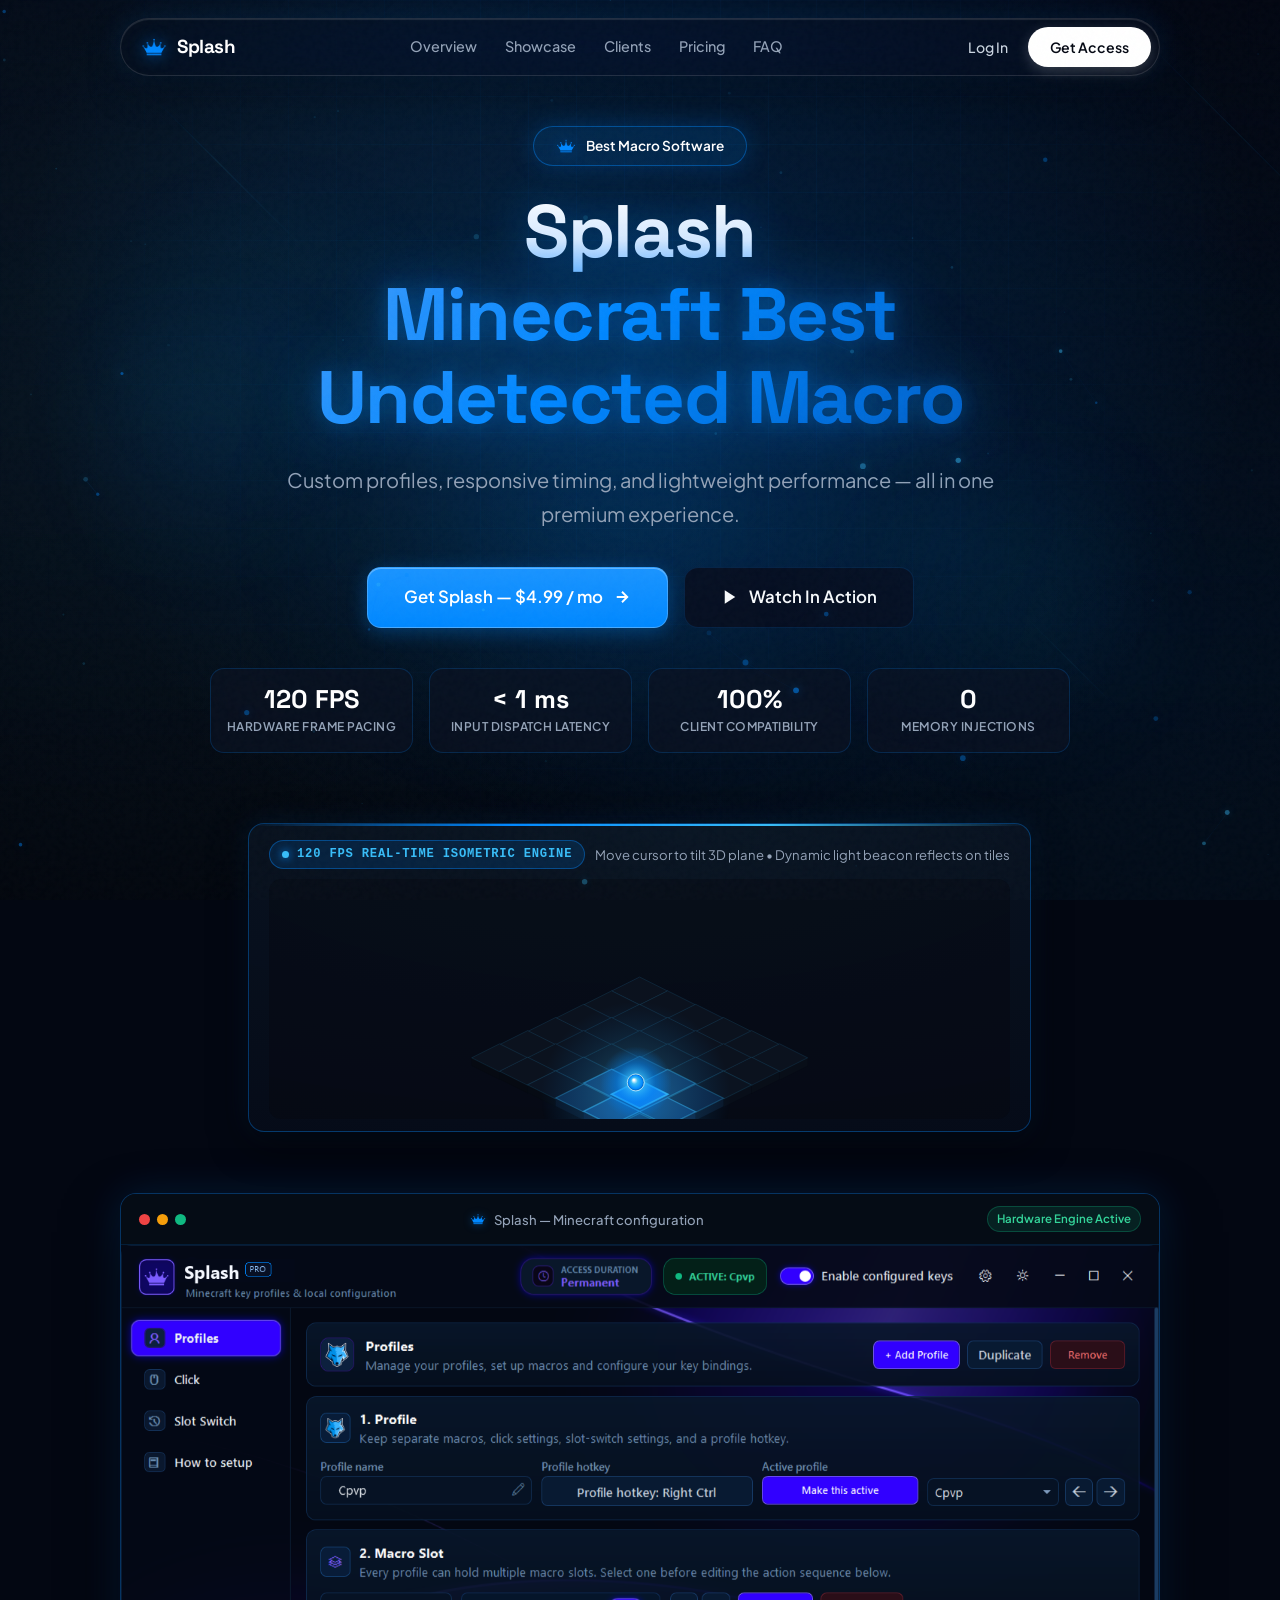
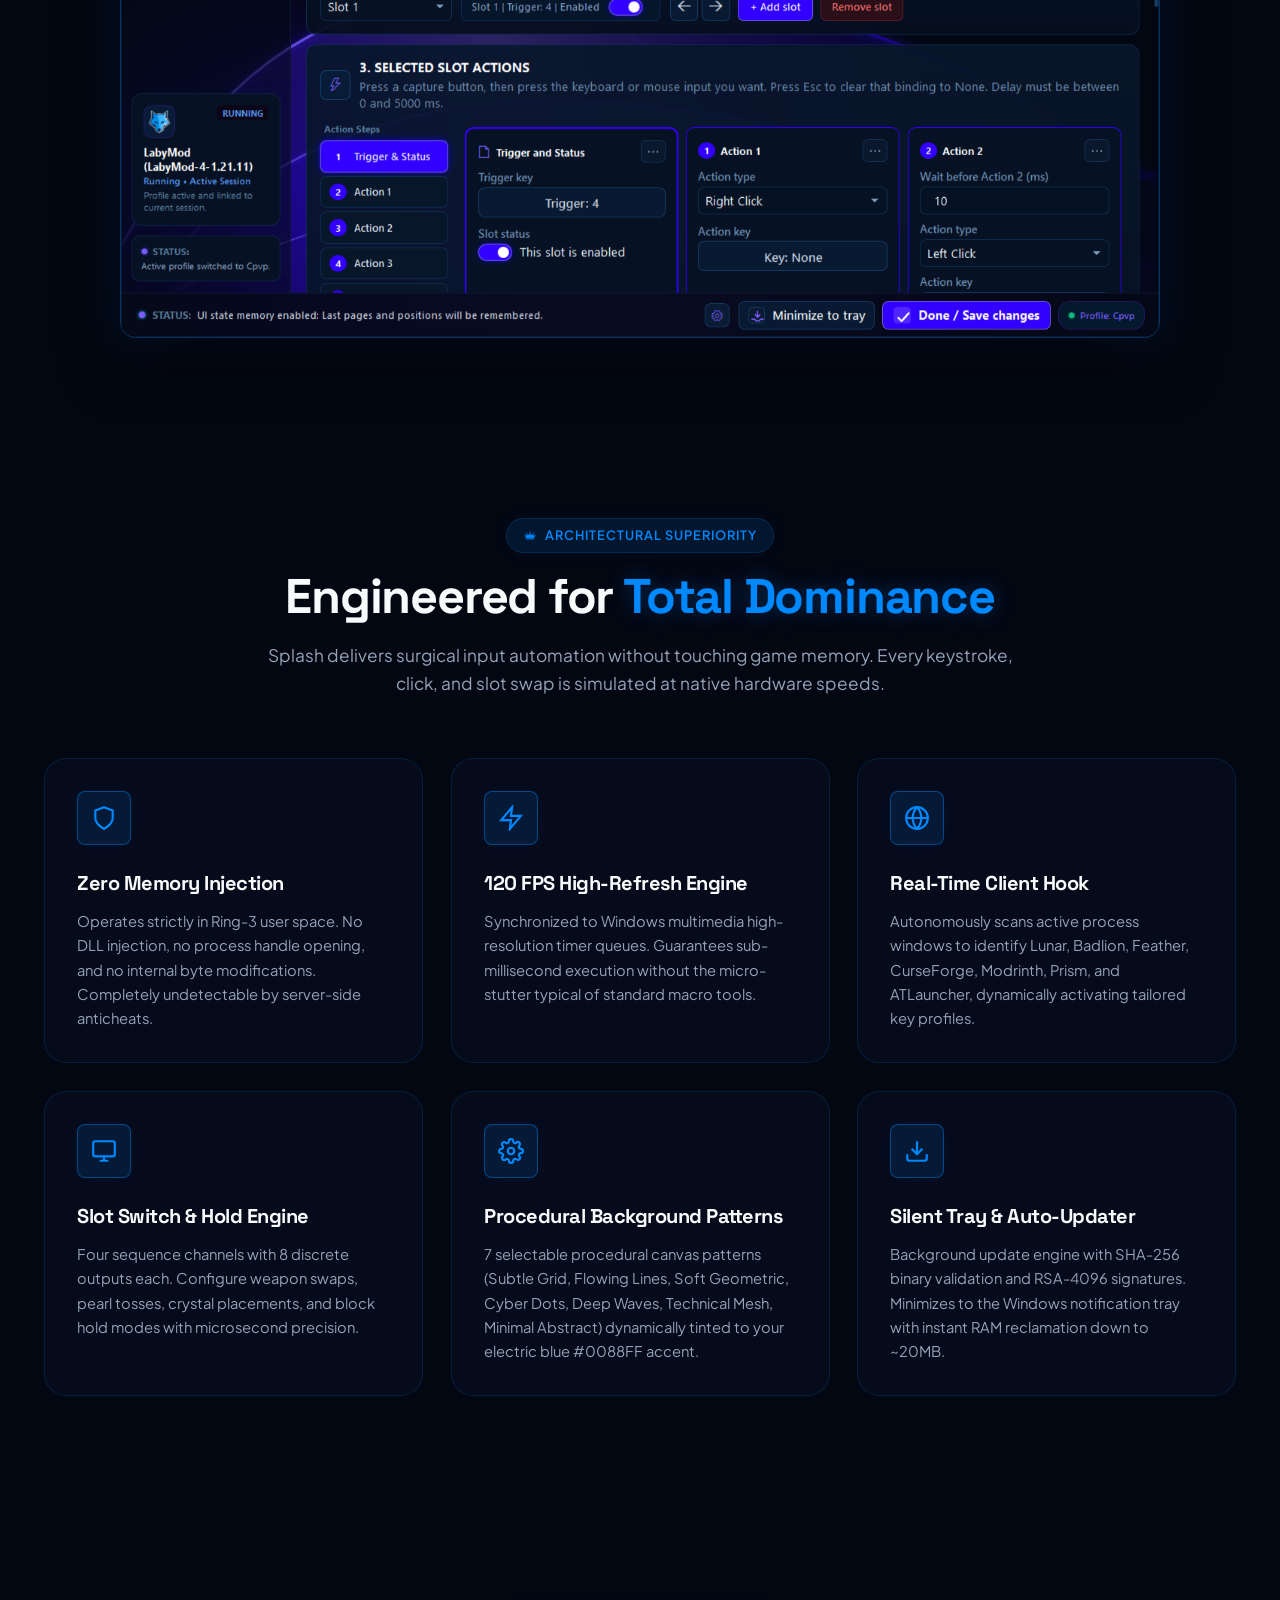
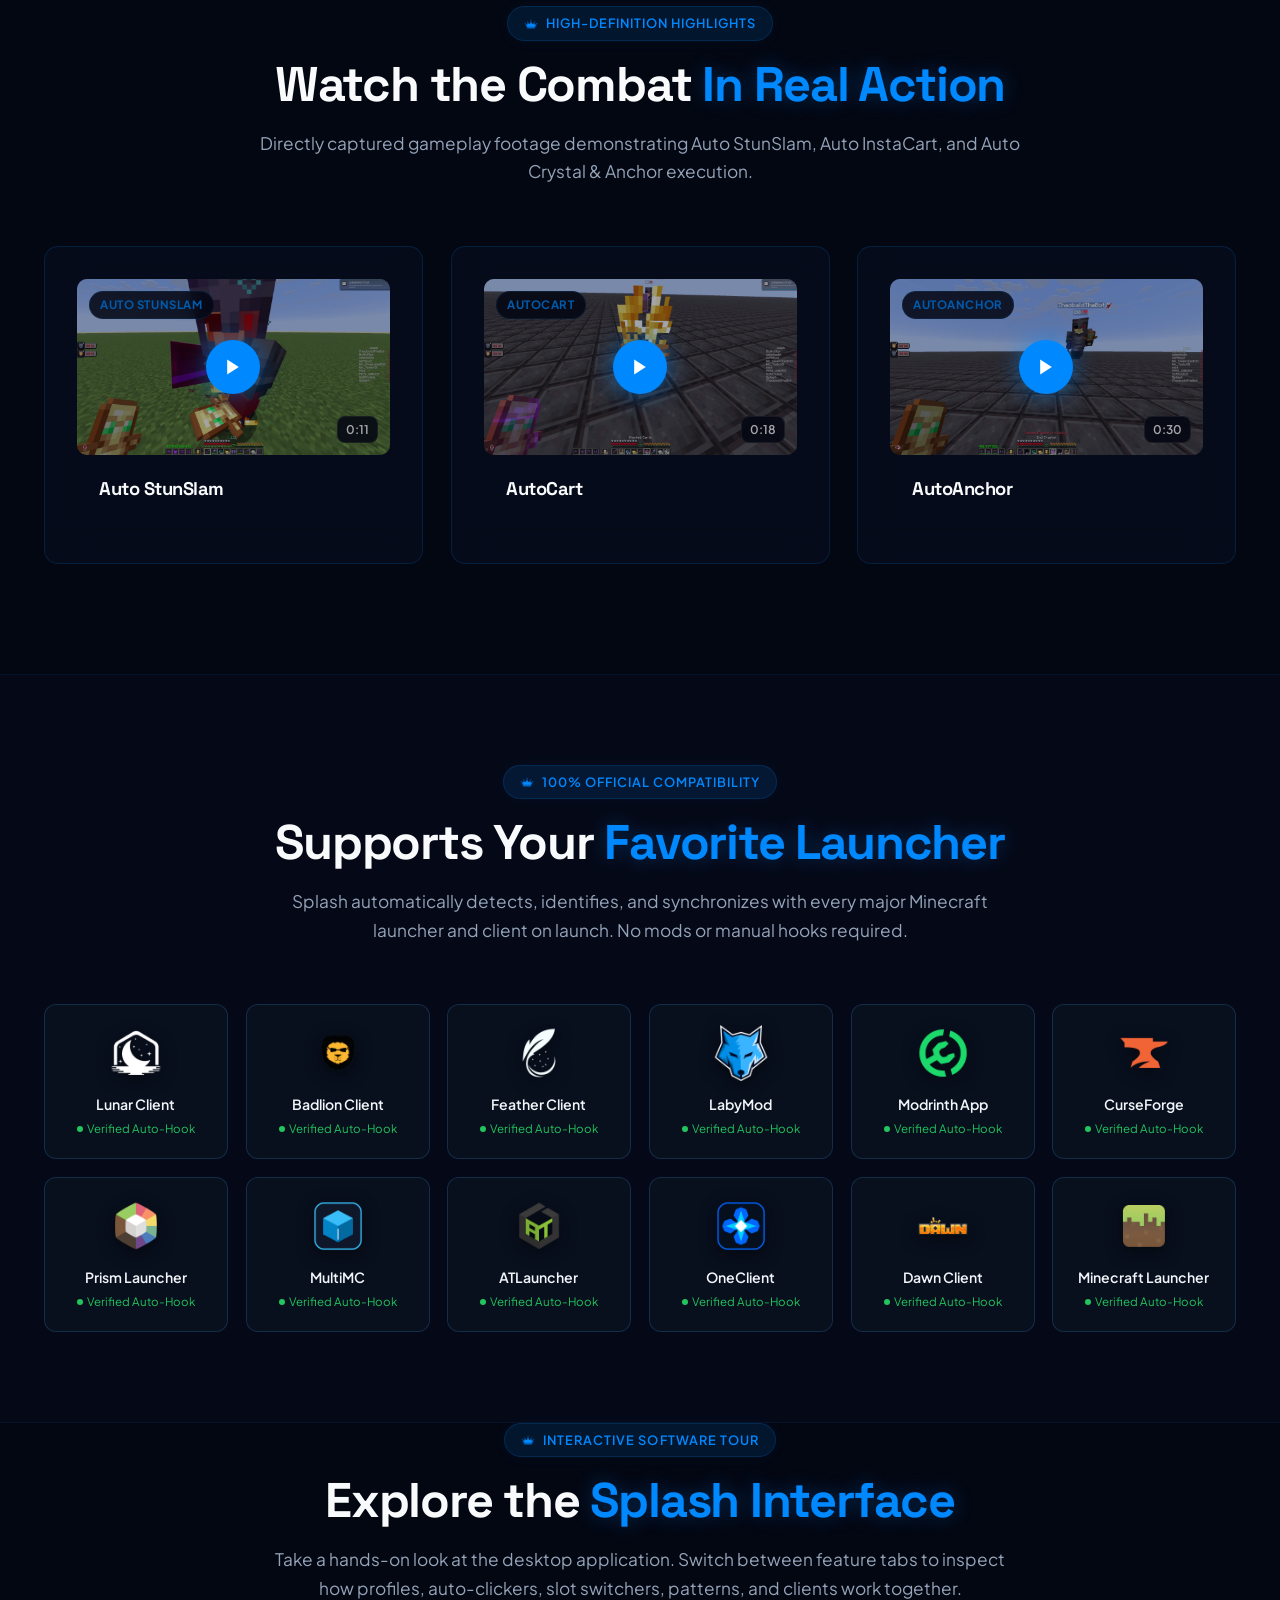
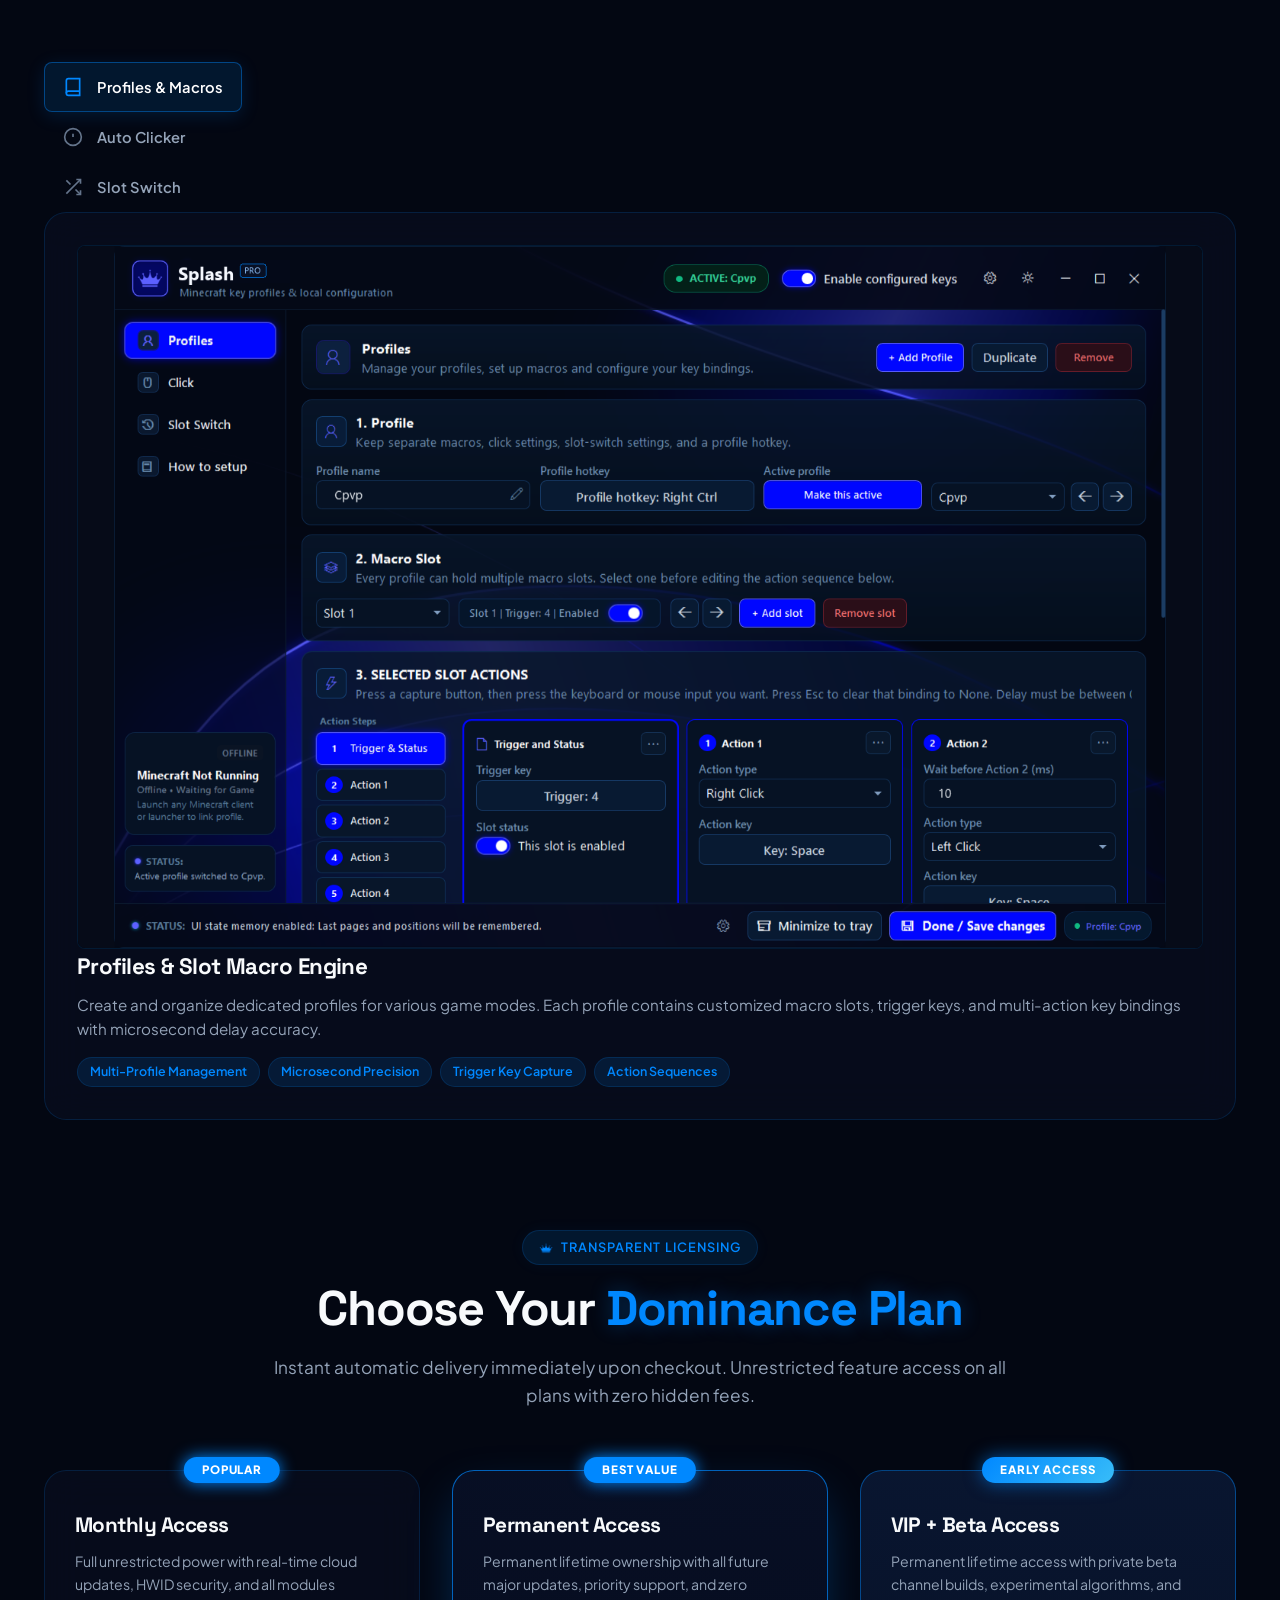
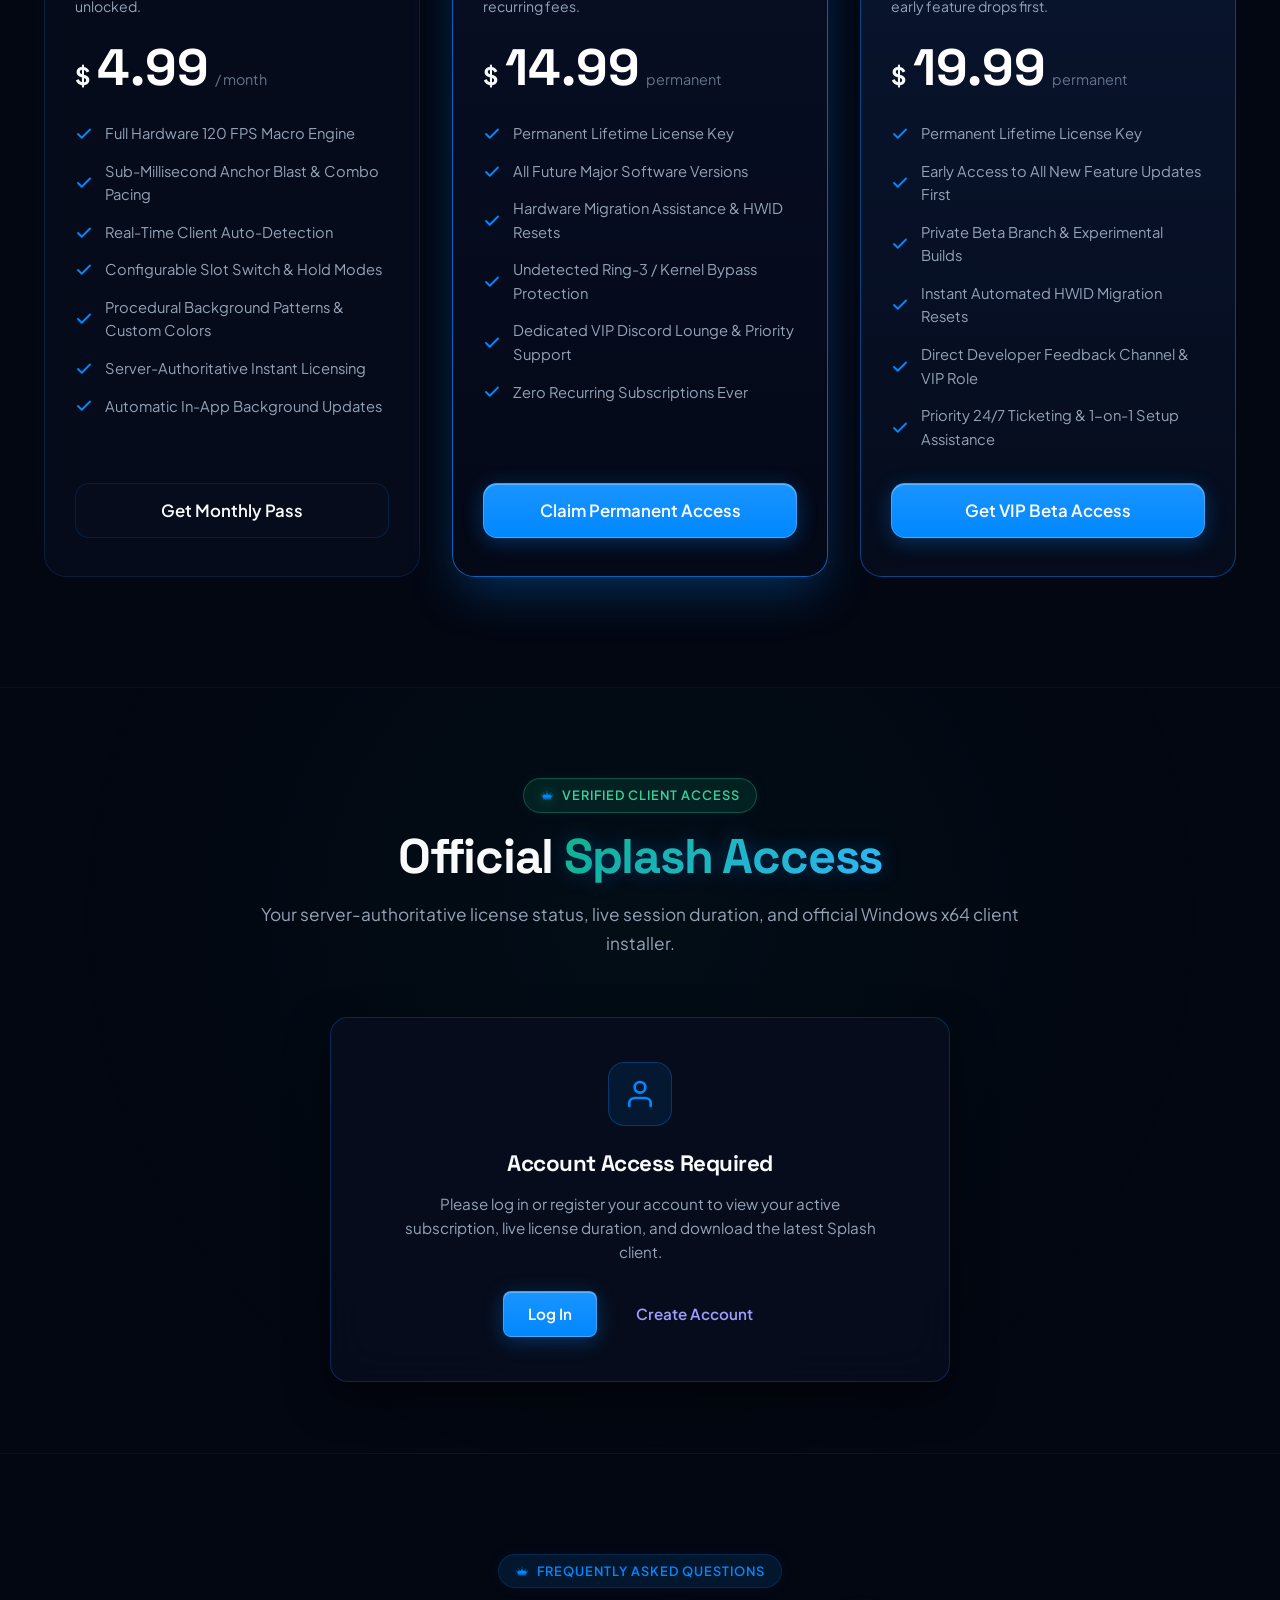
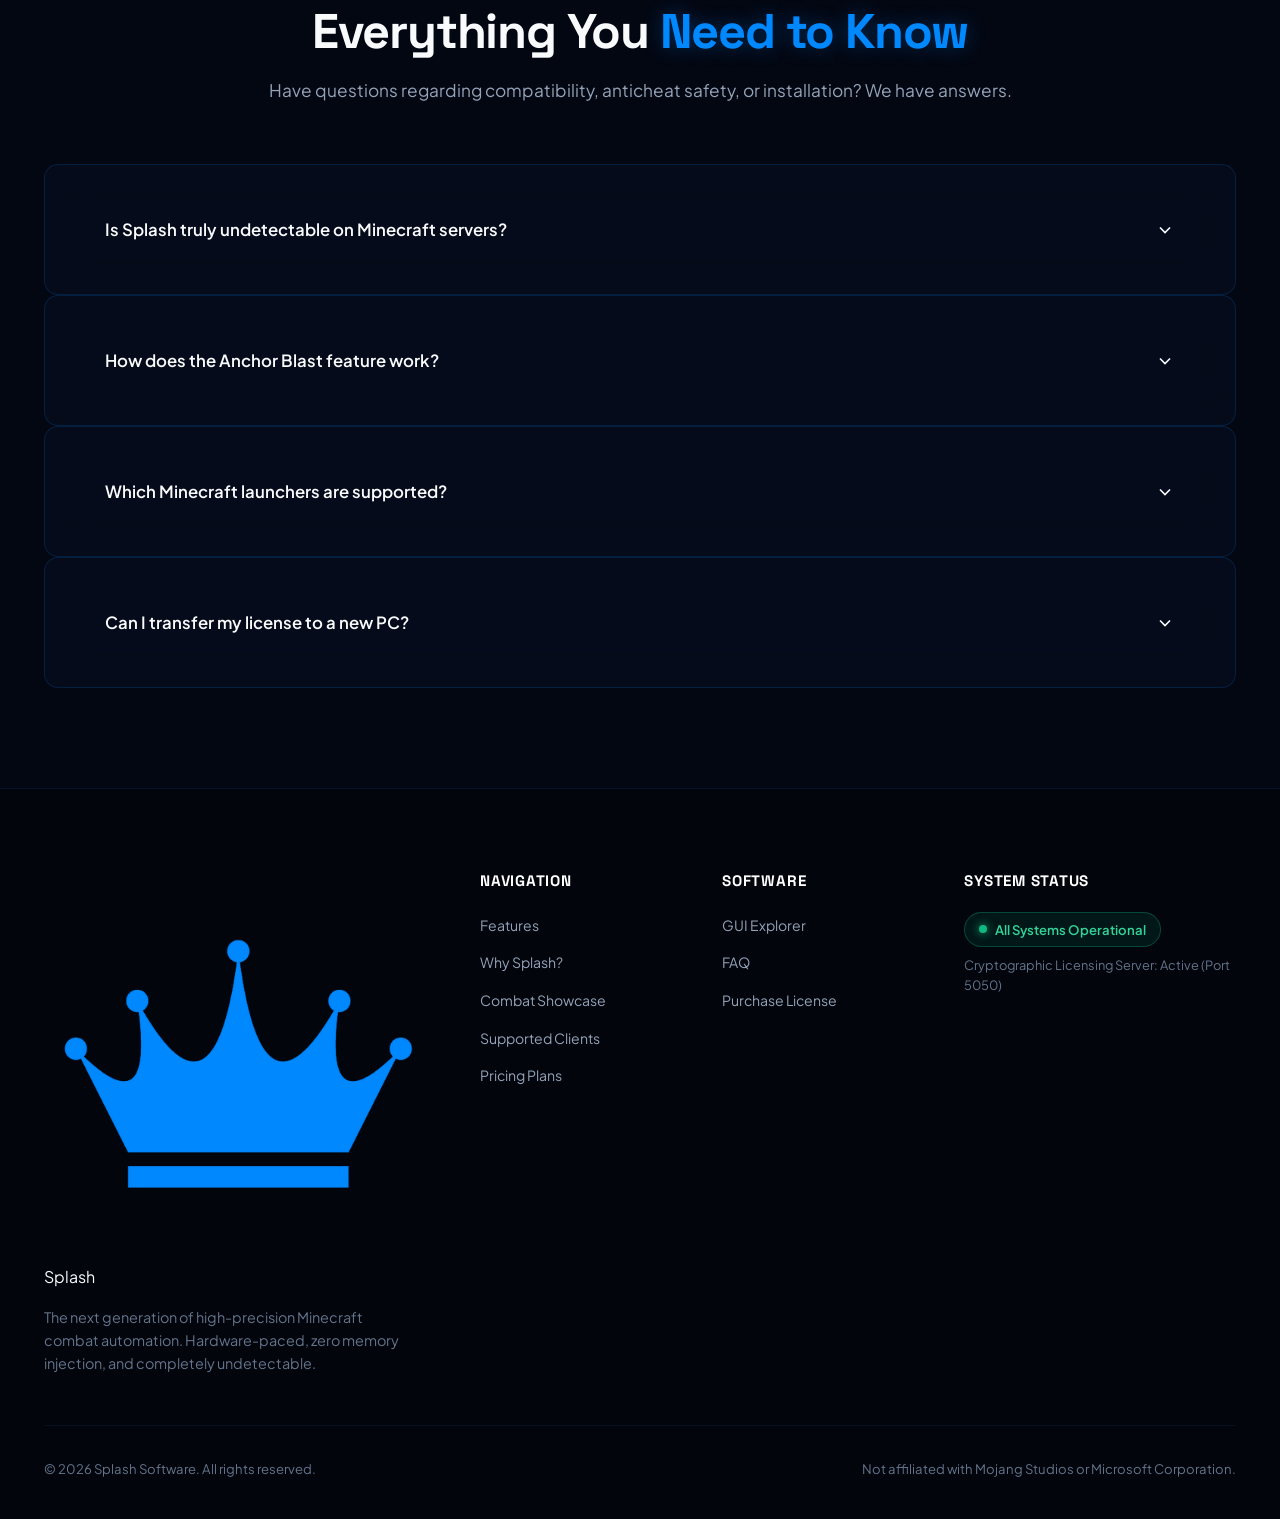
==== wwwroot/index.html @ ce2d465c "feat(website): add in-page emerald subscription card & download section between pricing and FAQ, liv" ====
<!DOCTYPE html>
<html lang="en">
<head>
  <meta charset="UTF-8">
  <meta name="viewport" content="width=device-width, initial-scale=1.0">
  <title>Splash • Undetected Minecraft Combat Companion & Key Profiler</title>
  <meta name="description" content="Splash is the premier undetectable macro and input automation companion for Minecraft. Featuring 120 FPS hardware pacing, real-time client auto-detection, sub-millisecond anchor combos, and zero memory injection.">

  <!-- Open Graph / Meta -->
  <meta property="og:type" content="website">
  <meta property="og:title" content="Splash • Minecraft Combat Companion">
  <meta property="og:description" content="Ring-3 undetectable combat macro software for Minecraft. Hardware-paced 120 FPS engine with sub-millisecond anchor blasts and instant client auto-detection.">
  <meta property="og:image" content="assets/images/crown_logo.png">
  <meta name="theme-color" content="#0088FF">

  <!-- Favicon using exact original crown logo -->
  <link rel="icon" type="image/png" href="assets/images/crown_logo.png">
  <link rel="apple-touch-icon" href="assets/images/crown_logo.png">

  <!-- Stylesheet -->
  <link rel="stylesheet" href="css/style.css">
  <style>
    /* Splash-Specific Enhanced Styling */
    .why-grid {
      display: grid;
      grid-template-columns: repeat(auto-fit, minmax(280px, 1fr));
      gap: 24px;
      margin-top: 40px;
    }
    .why-card {
      background: linear-gradient(180deg, rgba(13, 27, 42, 0.7) 0%, rgba(6, 11, 24, 0.9) 100%);
      border: 1px solid rgba(0, 136, 255, 0.2);
      border-radius: 14px;
      padding: 32px 24px;
      position: relative;
      transition: all 0.3s cubic-bezier(0.16, 1, 0.3, 1);
      overflow: hidden;
    }
    .why-card::before {
      content: '';
      position: absolute;
      top: 0;
      left: 0;
      right: 0;
      height: 2px;
      background: linear-gradient(90deg, transparent, #0088FF, transparent);
      opacity: 0;
      transition: opacity 0.3s ease;
    }
    .why-card:hover {
      border-color: rgba(0, 136, 255, 0.5);
      transform: translateY(-6px);
      box-shadow: 0 16px 36px rgba(0, 136, 255, 0.12);
    }
    .why-card:hover::before {
      opacity: 1;
    }
    .why-icon {
      width: 52px;
      height: 52px;
      border-radius: 12px;
      background: rgba(0, 136, 255, 0.1);
      border: 1px solid rgba(0, 136, 255, 0.25);
      display: flex;
      align-items: center;
      justify-content: center;
      color: #0088FF;
      margin-bottom: 20px;
    }
    .why-title {
      font-size: 1.25rem;
      font-weight: 700;
      color: #F1F5F9;
      margin-bottom: 12px;
    }
    .why-desc {
      color: #94A3B8;
      font-size: 0.95rem;
      line-height: 1.6;
    }
    .video-useful-box {
      margin-top: 14px;
      padding: 10px 14px;
      background: rgba(0, 136, 255, 0.08);
      border-left: 3px solid #0088FF;
      border-radius: 0 8px 8px 0;
      font-size: 0.82rem;
      color: #94A3B8;
      line-height: 1.5;
    }
    .video-useful-box strong {
      color: #38BDF8;
      display: block;
      margin-bottom: 2px;
      font-size: 0.78rem;
      text-transform: uppercase;
      letter-spacing: 0.5px;
    }
    .clients-grid {
      display: grid;
      grid-template-columns: repeat(6, 1fr);
      gap: 18px;
      margin-top: 36px;
    }
    @media (max-width: 1080px) {
      .clients-grid {
        grid-template-columns: repeat(4, 1fr);
      }
    }
    @media (max-width: 640px) {
      .clients-grid {
        grid-template-columns: repeat(2, 1fr);
      }
    }
    .client-card {
      background: rgba(10, 20, 34, 0.6);
      border: 1px solid rgba(27, 58, 92, 0.7);
      border-radius: 12px;
      padding: 20px 14px;
      display: flex;
      flex-direction: column;
      align-items: center;
      justify-content: center;
      text-align: center;
      text-decoration: none;
      color: inherit;
      cursor: pointer;
      transition: all 0.3s ease;
    }
    .client-card:hover {
      border-color: #0088FF;
      transform: translateY(-4px);
      box-shadow: 0 10px 24px rgba(0, 136, 255, 0.2);
      background: rgba(15, 36, 64, 0.85);
    }
    .client-logo-img {
      width: 56px;
      height: 56px;
      object-fit: contain;
      margin-bottom: 12px;
      filter: drop-shadow(0 4px 8px rgba(0, 0, 0, 0.5));
      transition: transform 0.3s ease;
    }
    .client-card:hover .client-logo-img {
      transform: scale(1.1);
    }
    .client-name {
      font-size: 0.88rem;
      font-weight: 600;
      color: #F1F5F9;
    }
    .client-status {
      font-size: 0.72rem;
      color: #22C55E;
      margin-top: 4px;
      display: flex;
      align-items: center;
      gap: 4px;
    }
    .client-status::before {
      content: '';
      display: inline-block;
      width: 6px;
      height: 6px;
      border-radius: 50%;
      background: #22C55E;
    }
  </style>
</head>
<body>

  <!-- Ambient Background Grids & 3D Interactive Particle Canvas -->
  <div class="bg-mesh" aria-hidden="true"></div>
  <div class="bg-grid" aria-hidden="true"></div>
  <canvas id="bg-canvas" class="bg-canvas" aria-hidden="true"></canvas>

  <!-- Floating Glass Capsule Navigation (Matching Reference) -->
  <header class="navbar-pill">
    <a href="#" class="nav-pill-brand" title="Splash Macro Companion">
      <img src="assets/images/crown_logo.png" alt="Splash Crown Logo" class="brand-crown">
      <span class="brand-name">Splash</span>
    </a>

    <nav class="nav-pill-menu">
      <a href="#features" class="nav-pill-link">Overview</a>
      <a href="#showcase" class="nav-pill-link">Showcase</a>
      <a href="#clients" class="nav-pill-link">Clients</a>
      <a href="#pricing" class="nav-pill-link">Pricing</a>
      <a href="#faq" class="nav-pill-link">FAQ</a>
      <a href="#download" class="nav-pill-link" id="nav-pill-download" style="display: none;">Download</a>
    </nav>

    <div class="nav-pill-actions">
      <!-- Guest Navigation State -->
      <div id="nav-guest-actions" style="display: flex; align-items: center; gap: 10px;">
        <a href="/auth" class="nav-pill-login">Log In</a>
        <a href="#pricing" class="nav-pill-btn">Get Access</a>
      </div>
      <!-- Authenticated Navigation State -->
      <div id="nav-user-actions" style="display: none; align-items: center; gap: 10px;">
        <a href="#download" class="nav-user-badge" id="nav-user-badge-link" style="display: inline-flex; align-items: center; gap: 8px; text-decoration: none; padding: 5px 14px; background: rgba(16, 185, 129, 0.12); border: 1px solid rgba(16, 185, 129, 0.4); border-radius: 999px; color: #F1F5F9; font-weight: 600; font-size: 0.88rem; transition: all 0.2s ease;" title="View Your Active Subscription & Download">
          <span style="width: 8px; height: 8px; border-radius: 50%; background: #22C55E; box-shadow: 0 0 8px #22C55E;" id="nav-user-dot"></span>
          <span id="nav-username">Player</span>
        </a>
        <a href="#download" class="nav-pill-btn" id="nav-btn-access-cta" style="padding: 6px 14px; font-size: 0.84rem;">Download</a>
        <button id="nav-btn-logout" title="Sign Out" style="background: transparent; border: none; color: #94A3B8; cursor: pointer; padding: 6px; display: inline-flex; align-items: center; transition: color 0.2s;" aria-label="Sign out">
          <svg width="18" height="18" viewBox="0 0 24 24" fill="none" stroke="currentColor" stroke-width="2" stroke-linecap="round" stroke-linejoin="round">
            <path d="M9 21H5a2 2 0 0 1-2-2V5a2 2 0 0 1 2-2h4"></path>
            <polyline points="16 17 21 12 16 7"></polyline>
            <line x1="21" y1="12" x2="9" y2="12"></line>
          </svg>
        </button>
      </div>
      <button class="mobile-toggle" aria-label="Toggle navigation menu">
        <svg width="22" height="22" viewBox="0 0 24 24" fill="none" stroke="currentColor" stroke-width="2">
          <line x1="3" y1="12" x2="21" y2="12"></line>
          <line x1="3" y1="6" x2="21" y2="6"></line>
          <line x1="3" y1="18" x2="21" y2="18"></line>
        </svg>
      </button>
    </div>
  </header>

  <!-- Mobile Drawer -->
  <div class="mobile-drawer">
    <a href="#features">Overview</a>
    <a href="#showcase">Combat Showcase</a>
    <a href="#clients">Supported Clients</a>
    <a href="#pricing">Pricing Plans</a>
    <a href="#faq">FAQ</a>
    <a href="#download" id="mobile-nav-download" style="display: none;">Download</a>
    <div id="mobile-guest-actions">
      <a href="/auth" style="color: #60A5FA;">Log In</a>
      <a href="#pricing" class="btn btn-primary" style="margin-top: 10px;">Get Access</a>
    </div>
    <div id="mobile-user-actions" style="display: none; flex-direction: column; gap: 8px; margin-top: 10px;">
      <a href="#download" class="btn btn-primary" style="display: flex; align-items: center; justify-content: center; gap: 8px;">
        <span style="width: 8px; height: 8px; border-radius: 50%; background: #22C55E;"></span>
        <span id="mobile-nav-username">Player</span> — Download & Access
      </a>
      <a href="#" id="mobile-nav-logout" style="color: #EF4444; text-align: center; padding: 6px 0;">Sign Out</a>
    </div>
  </div>

  <main>
    <!-- HERO SECTION -->
    <section class="hero" id="hero">
      <div class="hero-glow-orb" aria-hidden="true"></div>
      <div class="hero-float-orb orb-1" aria-hidden="true"></div>
      <div class="hero-float-orb orb-2" aria-hidden="true"></div>
      
      <div class="container hero-content">
        <div class="hero-badge-wrap">
          <div class="hero-badge img-reveal">
            <img src="assets/images/crown_logo.png" alt="Crown" class="crown-mini">
            <span>Best Macro Software</span>
          </div>
        </div>

        <h1 class="hero-title img-reveal">
          <span class="gradient-text">Splash</span><br>
          <span class="accent-text">Minecraft Best Undetected Macro</span>
        </h1>

        <p class="hero-subtitle img-reveal">
          Custom profiles, responsive timing, and lightweight performance — all in one premium experience.
        </p>

        <div class="hero-cta-group img-reveal">
          <a href="#pricing" class="btn btn-primary btn-lg">
            <span>Get Splash — $4.99 / mo</span>
            <svg width="18" height="18" viewBox="0 0 24 24" fill="none" stroke="currentColor" stroke-width="2.5">
              <path d="M5 12h14"></path>
              <path d="M12 5l7 7-7 7"></path>
            </svg>
          </a>
          <a href="#showcase" class="btn btn-secondary btn-lg">
            <svg width="18" height="18" viewBox="0 0 24 24" fill="currentColor">
              <polygon points="5 3 19 12 5 21 5 3"></polygon>
            </svg>
            <span>Watch In Action</span>
          </a>
        </div>

        <!-- Metric Badges -->
        <div class="hero-metrics">
          <div class="metric-card img-reveal">
            <span class="metric-value">120 FPS</span>
            <span class="metric-label">Hardware Frame Pacing</span>
          </div>
          <div class="metric-card img-reveal">
            <span class="metric-value">&lt; 1 ms</span>
            <span class="metric-label">Input Dispatch Latency</span>
          </div>
          <div class="metric-card img-reveal">
            <span class="metric-value">100%</span>
            <span class="metric-label">Client Compatibility</span>
          </div>
          <div class="metric-card img-reveal">
            <span class="metric-value">0</span>
            <span class="metric-label">Memory Injections</span>
          </div>
        </div>
      </div>

      <!-- 3D ISOMETRIC BEACON ENGINE (Matching Screen Recording Reference) -->
      <div class="container iso-showcase-container img-reveal">
        <div class="iso-beacon-card">
          <div class="iso-beacon-header">
            <div class="iso-beacon-tag">
              <span class="iso-pulse-dot"></span>
              <span>120 FPS REAL-TIME ISOMETRIC ENGINE</span>
            </div>
            <span class="iso-beacon-hint">Move cursor to tilt 3D plane • Dynamic light beacon reflects on tiles</span>
          </div>
          <div class="iso-canvas-wrapper">
            <canvas id="isoBeaconCanvas" class="iso-beacon-canvas"></canvas>
          </div>
        </div>
      </div>

      <!-- Hero Preview Mockup in Dedicated Centered Responsive Container -->
      <div class="container hero-preview-container">
        <div class="hero-preview-frame img-reveal">
          <div class="hero-preview-header">
            <div class="window-dots">
              <span class="dot red"></span>
              <span class="dot yellow"></span>
              <span class="dot green"></span>
            </div>
            <div class="window-title-box">
              <img src="assets/images/crown_logo.png" alt="Crown" class="window-crown-icon">
              <span class="window-title">Splash — Minecraft configuration</span>
            </div>
            <div class="window-badge">Hardware Engine Active</div>
          </div>
          <div class="hero-preview-body">
            <img src="assets/images/gui_preview.png" alt="Splash Application Interface" class="hero-preview-img img-animated">
          </div>
        </div>
      </div>
    </section>

    <!-- CORE FEATURES SECTION -->
    <section class="features-section" id="features">
      <div class="container">
        <div class="section-header">
          <div class="section-tag">
            <img src="assets/images/crown_logo.png" alt="">
            <span>Architectural Superiority</span>
          </div>
          <h2 class="section-title">Engineered for <span class="accent-text">Total Dominance</span></h2>
          <p class="section-desc">
            Splash delivers surgical input automation without touching game memory. Every keystroke, click, and slot swap is simulated at native hardware speeds.
          </p>
        </div>

        <div class="features-grid">
          <!-- Feature 1 -->
          <div class="card feature-card">
            <div class="feature-icon-box">
              <svg width="26" height="26" viewBox="0 0 24 24" fill="none" stroke="currentColor" stroke-width="2">
                <path d="M12 22s8-4 8-10V5l-8-3-8 3v7c0 6 8 10 8 10z"></path>
              </svg>
            </div>
            <h3 class="feature-title">Zero Memory Injection</h3>
            <p class="feature-desc">
              Operates strictly in Ring-3 user space. No DLL injection, no process handle opening, and no internal byte modifications. Completely undetectable by server-side anticheats.
            </p>
          </div>

          <!-- Feature 2 -->
          <div class="card feature-card">
            <div class="feature-icon-box">
              <svg width="26" height="26" viewBox="0 0 24 24" fill="none" stroke="currentColor" stroke-width="2">
                <polygon points="13 2 3 14 12 14 11 22 21 10 12 10 13 2"></polygon>
              </svg>
            </div>
            <h3 class="feature-title">120 FPS High-Refresh Engine</h3>
            <p class="feature-desc">
              Synchronized to Windows multimedia high-resolution timer queues. Guarantees sub-millisecond execution without the micro-stutter typical of standard macro tools.
            </p>
          </div>

          <!-- Feature 3 -->
          <div class="card feature-card">
            <div class="feature-icon-box">
              <svg width="26" height="26" viewBox="0 0 24 24" fill="none" stroke="currentColor" stroke-width="2">
                <circle cx="12" cy="12" r="10"></circle>
                <line x1="2" y1="12" x2="22" y2="12"></line>
                <path d="M12 2a15.3 15.3 0 0 1 4 10 15.3 15.3 0 0 1-4 10 15.3 15.3 0 0 1-4-10 15.3 15.3 0 0 1 4-10z"></path>
              </svg>
            </div>
            <h3 class="feature-title">Real-Time Client Hook</h3>
            <p class="feature-desc">
              Autonomously scans active process windows to identify Lunar, Badlion, Feather, CurseForge, Modrinth, Prism, and ATLauncher, dynamically activating tailored key profiles.
            </p>
          </div>

          <!-- Feature 4 -->
          <div class="card feature-card">
            <div class="feature-icon-box">
              <svg width="26" height="26" viewBox="0 0 24 24" fill="none" stroke="currentColor" stroke-width="2">
                <rect x="2" y="3" width="20" height="14" rx="2" ry="2"></rect>
                <line x1="8" y1="21" x2="16" y2="21"></line>
                <line x1="12" y1="17" x2="12" y2="21"></line>
              </svg>
            </div>
            <h3 class="feature-title">Slot Switch & Hold Engine</h3>
            <p class="feature-desc">
              Four sequence channels with 8 discrete outputs each. Configure weapon swaps, pearl tosses, crystal placements, and block hold modes with microsecond precision.
            </p>
          </div>

          <!-- Feature 5 -->
          <div class="card feature-card">
            <div class="feature-icon-box">
              <svg width="26" height="26" viewBox="0 0 24 24" fill="none" stroke="currentColor" stroke-width="2">
                <circle cx="12" cy="12" r="3"></circle>
                <path d="M19.4 15a1.65 1.65 0 0 0 .33 1.82l.06.06a2 2 0 0 1 0 2.83 2 2 0 0 1-2.83 0l-.06-.06a1.65 1.65 0 0 0-1.82-.33 1.65 1.65 0 0 0-1 1.51V21a2 2 0 0 1-2 2 2 2 0 0 1-2-2v-.09A1.65 1.65 0 0 0 9 19.4a1.65 1.65 0 0 0-1.82.33l-.06.06a2 2 0 0 1-2.83 0 2 2 0 0 1 0-2.83l.06-.06a1.65 1.65 0 0 0 .33-1.82 1.65 1.65 0 0 0-1.51-1H3a2 2 0 0 1-2-2 2 2 0 0 1 2-2h.09A1.65 1.65 0 0 0 4.6 9a1.65 1.65 0 0 0-.33-1.82l-.06-.06a2 2 0 0 1 0-2.83 2 2 0 0 1 2.83 0l.06.06a1.65 1.65 0 0 0 1.82.33H9a1.65 1.65 0 0 0 1-1.51V3a2 2 0 0 1 2-2 2 2 0 0 1 2 2v.09a1.65 1.65 0 0 0 1 1.51 1.65 1.65 0 0 0 1.82-.33l.06-.06a2 2 0 0 1 2.83 0 2 2 0 0 1 0 2.83l-.06.06a1.65 1.65 0 0 0-.33 1.82V9a1.65 1.65 0 0 0 1.51 1H21a2 2 0 0 1 2 2 2 2 0 0 1-2 2h-.09a1.65 1.65 0 0 0-1.51 1z"></path>
              </svg>
            </div>
            <h3 class="feature-title">Procedural Background Patterns</h3>
            <p class="feature-desc">
              7 selectable procedural canvas patterns (Subtle Grid, Flowing Lines, Soft Geometric, Cyber Dots, Deep Waves, Technical Mesh, Minimal Abstract) dynamically tinted to your electric blue #0088FF accent.
            </p>
          </div>

          <!-- Feature 6 -->
          <div class="card feature-card">
            <div class="feature-icon-box">
              <svg width="26" height="26" viewBox="0 0 24 24" fill="none" stroke="currentColor" stroke-width="2">
                <path d="M21 15v4a2 2 0 0 1-2 2H5a2 2 0 0 1-2-2v-4"></path>
                <polyline points="7 10 12 15 17 10"></polyline>
                <line x1="12" y1="15" x2="12" y2="3"></line>
              </svg>
            </div>
            <h3 class="feature-title">Silent Tray & Auto-Updater</h3>
            <p class="feature-desc">
              Background update engine with SHA-256 binary validation and RSA-4096 signatures. Minimizes to the Windows notification tray with instant RAM reclamation down to ~20MB.
            </p>
          </div>
        </div>
      </div>
    </section>



    <!-- COMBAT VIDEO SHOWCASE SECTION -->
    <section class="showcase-section" id="showcase">
      <div class="container">
        <div class="section-header">
          <div class="section-tag">
            <img src="assets/images/crown_logo.png" alt="">
            <span>High-Definition Highlights</span>
          </div>
          <h2 class="section-title">Watch the Combat <span class="accent-text">In Real Action</span></h2>
          <p class="section-desc">
            Directly captured gameplay footage demonstrating Auto StunSlam, Auto InstaCart, and Auto Crystal &amp; Anchor execution.
          </p>
        </div>

        <!-- Video Cards Grid -->
        <div class="video-grid">
          <!-- Video 1: Auto StunSlam -->
          <div class="card video-card" data-category="combat">
            <div class="video-thumbnail-wrap" onclick="openVideoModal('assets/videos/autostun_slam.mp4', 'Auto StunSlam')">
              <img src="assets/videos/autostun_slam_poster.jpg" alt="Auto StunSlam">
              <span class="video-badge-type">Auto StunSlam</span>
              <span class="video-badge-duration">0:11</span>
              <div class="video-play-overlay">
                <div class="play-circle">
                  <svg width="20" height="20" viewBox="0 0 24 24" fill="currentColor">
                    <polygon points="5 3 19 12 5 21 5 3"></polygon>
                  </svg>
                </div>
              </div>
            </div>
            <div class="video-info">
              <h3 class="video-title">Auto StunSlam</h3>
            </div>
          </div>

          <!-- Video 2: AutoCart -->
          <div class="card video-card" data-category="combat">
            <div class="video-thumbnail-wrap" onclick="openVideoModal('assets/videos/cart_bomb_hit.mp4', 'AutoCart')">
              <img src="assets/videos/cart_bomb_hit_poster.jpg" alt="AutoCart">
              <span class="video-badge-type">AutoCart</span>
              <span class="video-badge-duration">0:18</span>
              <div class="video-play-overlay">
                <div class="play-circle">
                  <svg width="20" height="20" viewBox="0 0 24 24" fill="currentColor">
                    <polygon points="5 3 19 12 5 21 5 3"></polygon>
                  </svg>
                </div>
              </div>
            </div>
            <div class="video-info">
              <h3 class="video-title">AutoCart</h3>
            </div>
          </div>

          <!-- Video 3: AutoAnchor -->
          <div class="card video-card" data-category="combat">
            <div class="video-thumbnail-wrap" onclick="openVideoModal('assets/videos/anchor_blast_combat.mp4?v=20260907_30s', 'AutoAnchor')">
              <img src="assets/videos/anchor_blast_combat_poster.jpg?v=20260907_30s" alt="AutoAnchor">
              <span class="video-badge-type">AutoAnchor</span>
              <span class="video-badge-duration">0:30</span>
              <div class="video-play-overlay">
                <div class="play-circle">
                  <svg width="20" height="20" viewBox="0 0 24 24" fill="currentColor">
                    <polygon points="5 3 19 12 5 21 5 3"></polygon>
                  </svg>
                </div>
              </div>
            </div>
            <div class="video-info">
              <h3 class="video-title">AutoAnchor</h3>
            </div>
          </div>
        </div>
      </div>
    </section>

    <!-- OFFICIAL CLIENT COMPATIBILITY SECTION -->
    <section class="clients-section" id="clients" style="padding: 90px 0; background: rgba(6, 11, 24, 0.8);">
      <div class="container">
        <div class="section-header">
          <div class="section-tag">
            <img src="assets/images/crown_logo.png" alt="">
            <span>100% Official Compatibility</span>
          </div>
          <h2 class="section-title">Supports Your <span class="accent-text">Favorite Launcher</span></h2>
          <p class="section-desc">
            Splash automatically detects, identifies, and synchronizes with every major Minecraft launcher and client on launch. No mods or manual hooks required.
          </p>
        </div>

        <div class="clients-grid">
          <!-- 1. Lunar Client -->
          <a href="https://www.lunarclient.com/" target="_blank" rel="noopener noreferrer" class="client-card" title="Open Lunar Client Official Website">
            <img src="assets/clients/lunar.png" alt="Lunar Client Official Logo" class="client-logo-img">
            <span class="client-name">Lunar Client</span>
            <span class="client-status">Verified Auto-Hook</span>
          </a>

          <!-- 2. Badlion Client -->
          <a href="https://client.badlion.net/" target="_blank" rel="noopener noreferrer" class="client-card" title="Open Badlion Client Official Website">
            <img src="assets/clients/badlion.png" alt="Badlion Client Official Logo" class="client-logo-img">
            <span class="client-name">Badlion Client</span>
            <span class="client-status">Verified Auto-Hook</span>
          </a>

          <!-- 3. Feather Client -->
          <a href="https://feathermc.com/" target="_blank" rel="noopener noreferrer" class="client-card" title="Open Feather Client Official Website">
            <img src="assets/clients/feather.png" alt="Feather Client Official Logo" class="client-logo-img">
            <span class="client-name">Feather Client</span>
            <span class="client-status">Verified Auto-Hook</span>
          </a>

          <!-- 4. LabyMod -->
          <a href="https://labymod.net/" target="_blank" rel="noopener noreferrer" class="client-card" title="Open LabyMod Official Website">
            <img src="assets/clients/labymod.png" alt="LabyMod Official Logo" class="client-logo-img">
            <span class="client-name">LabyMod</span>
            <span class="client-status">Verified Auto-Hook</span>
          </a>

          <!-- 5. Modrinth App -->
          <a href="https://modrinth.com/app" target="_blank" rel="noopener noreferrer" class="client-card" title="Open Modrinth App Official Website">
            <img src="assets/clients/modrinth.png" alt="Modrinth Official Logo" class="client-logo-img">
            <span class="client-name">Modrinth App</span>
            <span class="client-status">Verified Auto-Hook</span>
          </a>

          <!-- 6. CurseForge -->
          <a href="https://www.curseforge.com/" target="_blank" rel="noopener noreferrer" class="client-card" title="Open CurseForge Official Website">
            <img src="assets/clients/curseforge.png" alt="CurseForge Official Logo" class="client-logo-img">
            <span class="client-name">CurseForge</span>
            <span class="client-status">Verified Auto-Hook</span>
          </a>

          <!-- 7. Prism Launcher -->
          <a href="https://prismlauncher.org/" target="_blank" rel="noopener noreferrer" class="client-card" title="Open Prism Launcher Official Website">
            <img src="assets/clients/prism.png" alt="Prism Launcher Official Logo" class="client-logo-img">
            <span class="client-name">Prism Launcher</span>
            <span class="client-status">Verified Auto-Hook</span>
          </a>

          <!-- 8. MultiMC -->
          <a href="https://multimc.org/" target="_blank" rel="noopener noreferrer" class="client-card" title="Open MultiMC Official Website">
            <img src="assets/clients/multimc.png" alt="MultiMC Official Logo" class="client-logo-img">
            <span class="client-name">MultiMC</span>
            <span class="client-status">Verified Auto-Hook</span>
          </a>

          <!-- 9. ATLauncher -->
          <a href="https://atlauncher.com/" target="_blank" rel="noopener noreferrer" class="client-card" title="Open ATLauncher Official Website">
            <img src="assets/clients/atlauncher.png" alt="ATLauncher Official Logo" class="client-logo-img">
            <span class="client-name">ATLauncher</span>
            <span class="client-status">Verified Auto-Hook</span>
          </a>

          <!-- 10. OneClient -->
          <a href="https://oneclient.gg/" target="_blank" rel="noopener noreferrer" class="client-card" title="Open OneClient Official Website">
            <img src="assets/clients/oneclient.png" alt="OneClient Official Logo" class="client-logo-img">
            <span class="client-name">OneClient</span>
            <span class="client-status">Verified Auto-Hook</span>
          </a>

          <!-- 11. Dawn Client -->
          <a href="https://dawnclient.net/" target="_blank" rel="noopener noreferrer" class="client-card" title="Open Dawn Client Official Website">
            <img src="assets/clients/dawn.png" alt="Dawn Client Official Logo" class="client-logo-img">
            <span class="client-name">Dawn Client</span>
            <span class="client-status">Verified Auto-Hook</span>
          </a>

          <!-- 12. Minecraft Official -->
          <a href="https://www.minecraft.net/" target="_blank" rel="noopener noreferrer" class="client-card" title="Open Minecraft Official Website">
            <img src="assets/clients/minecraft.png" alt="Minecraft Official Launcher Logo" class="client-logo-img">
            <span class="client-name">Minecraft Launcher</span>
            <span class="client-status">Verified Auto-Hook</span>
          </a>
        </div>
      </div>
    </section>

    <!-- INTERACTIVE GUI EXPLORER -->
    <section class="explorer-section" id="explorer">
      <div class="container">
        <div class="section-header">
          <div class="section-tag">
            <img src="assets/images/crown_logo.png" alt="">
            <span>Interactive Software Tour</span>
          </div>
          <h2 class="section-title">Explore the <span class="accent-text">Splash Interface</span></h2>
          <p class="section-desc">
            Take a hands-on look at the desktop application. Switch between feature tabs to inspect how profiles, auto-clickers, slot switchers, patterns, and clients work together.
          </p>
        </div>

        <div class="explorer-tabs-container">
          <div class="explorer-tabs-nav">
            <button class="explorer-tab active" data-key="profiles">
              <svg width="18" height="18" viewBox="0 0 24 24" fill="none" stroke="currentColor" stroke-width="2">
                <path d="M4 19.5A2.5 2.5 0 0 1 6.5 17H20"></path>
                <path d="M6.5 2H20v20H6.5A2.5 2.5 0 0 1 4 19.5v-15A2.5 2.5 0 0 1 6.5 2z"></path>
              </svg>
              <span>Profiles & Macros</span>
            </button>
            <button class="explorer-tab" data-key="click">
              <svg width="18" height="18" viewBox="0 0 24 24" fill="none" stroke="currentColor" stroke-width="2">
                <circle cx="12" cy="12" r="10"></circle>
                <line x1="12" y1="8" x2="12" y2="12"></line>
                <line x1="12" y1="16" x2="12.01" y2="16"></line>
              </svg>
              <span>Auto Clicker</span>
            </button>
            <button class="explorer-tab" data-key="switch">
              <svg width="18" height="18" viewBox="0 0 24 24" fill="none" stroke="currentColor" stroke-width="2">
                <polyline points="16 3 21 3 21 8"></polyline>
                <line x1="4" y1="20" x2="21" y2="3"></line>
                <polyline points="21 16 21 21 16 21"></polyline>
                <line x1="15" y1="15" x2="21" y2="21"></line>
                <line x1="4" y1="4" x2="9" y2="9"></line>
              </svg>
              <span>Slot Switch</span>
            </button>
          </div>

          <div class="card explorer-display-card">
            <div class="explorer-media-frame">
              <img src="assets/images/preview_profiles_latest.png" alt="Profiles Setup Preview" class="explorer-img-active" onerror="this.onerror=null; this.src='assets/images/gui_preview.png';">
            </div>
            <div class="explorer-info-panel">
              <h3 class="explorer-title">Profiles & Slot Macro Engine</h3>
              <p class="explorer-description">
                Create and organize dedicated profiles for various game modes. Each profile contains customized macro slots, trigger keys, and multi-action key bindings with microsecond delay accuracy.
              </p>
              <div class="explorer-features-list">
                <span class="explorer-chip">Multi-Profile Management</span>
                <span class="explorer-chip">Microsecond Precision</span>
                <span class="explorer-chip">Trigger Key Capture</span>
                <span class="explorer-chip">Action Sequences</span>
              </div>
            </div>
          </div>
        </div>
      </div>
    </section>

    <!-- PRICING SECTION (STRICTLY $4.99 / MO & $14.99 PERMANENT) -->
    <section class="pricing-section" id="pricing">
      <div class="container">
        <div class="section-header">
          <div class="section-tag">
            <img src="assets/images/crown_logo.png" alt="">
            <span>Transparent Licensing</span>
          </div>
          <h2 class="section-title">Choose Your <span class="accent-text">Dominance Plan</span></h2>
          <p class="section-desc">
            Instant automatic delivery immediately upon checkout. Unrestricted feature access on all plans with zero hidden fees.
          </p>
        </div>

        <div class="pricing-grid">
          <!-- Dynamically populated from siteConfig.pricing in main.js -->
        </div>
      </div>
    </section>

    <!-- SPLASH SUBSCRIPTION & CLIENT ACCESS SECTION (BETWEEN PRICING & FAQ) -->
    <section class="download-section" id="download">
      <div class="container">
        
        <!-- SECTION TITLE -->
        <div class="section-header">
          <div class="section-tag" style="background: rgba(16, 185, 129, 0.12); border-color: rgba(16, 185, 129, 0.35); color: #34D399;">
            <img src="assets/images/crown_logo.png" alt="" style="filter: drop-shadow(0 0 6px rgba(16,185,129,0.5));">
            <span>Verified Client Access</span>
          </div>
          <h2 class="section-title">Official <span class="accent-text" style="background: linear-gradient(135deg, #10B981, #38BDF8); -webkit-background-clip: text; -webkit-text-fill-color: transparent;">Splash Access</span></h2>
          <p class="section-desc" id="download-section-desc">
            Your server-authoritative license status, live session duration, and official Windows x64 client installer.
          </p>
        </div>

        <!-- STATE A: GUEST (NOT LOGGED IN) -->
        <div id="section-state-guest" class="download-guest-box card" style="display: none;">
          <div class="guest-box-icon">
            <svg width="32" height="32" viewBox="0 0 24 24" fill="none" stroke="#0088FF" stroke-width="2" stroke-linecap="round" stroke-linejoin="round">
              <path d="M20 21v-2a4 4 0 0 0-4-4H8a4 4 0 0 0-4 4v2"></path>
              <circle cx="12" cy="7" r="4"></circle>
            </svg>
          </div>
          <h3 class="guest-box-title">Account Access Required</h3>
          <p class="guest-box-desc">
            Please log in or register your account to view your active subscription, live license duration, and download the latest Splash client.
          </p>
          <div class="guest-box-actions">
            <a href="/auth#login" class="btn btn-primary" style="padding: 10px 24px;">Log In</a>
            <a href="/auth#register" class="btn btn-outline" style="padding: 10px 24px;">Create Account</a>
          </div>
        </div>

        <!-- STATE B: LOGGED IN - WAITING FOR ACCESS (PENDING APPROVAL) -->
        <div id="section-state-pending" class="waiting-access-card card" style="display: none;">
          <div class="waiting-radar-container">
            <div class="waiting-radar-wave"></div>
            <div class="waiting-radar-wave delay"></div>
            <div class="waiting-radar-core">
              <svg width="24" height="24" viewBox="0 0 24 24" fill="none" stroke="#F59E0B" stroke-width="2.2" stroke-linecap="round" stroke-linejoin="round">
                <circle cx="12" cy="12" r="10"></circle>
                <polyline points="12 6 12 12 16 14"></polyline>
              </svg>
            </div>
          </div>
          <div class="waiting-content">
            <span class="waiting-badge">WAITING FOR ACCESS</span>
            <h3 class="waiting-title">Account Pending Admin Approval</h3>
            <p class="waiting-lead">Logged in as <strong id="section-pending-username" style="color: #60A5FA;">Player</strong></p>
            <p class="waiting-description">
              Your account has been registered and is waiting for authorization from the Administrator. Once the admin grants access from the Admin Panel, your active subscription card and official Windows x64 download button will appear here automatically.
            </p>
            <div class="waiting-sync-status">
              <span class="pulse-indicator"></span>
              <span id="waiting-sync-text">Live server sync active • Checking every 2s</span>
            </div>
          </div>
        </div>

        <!-- STATE C: LOGGED IN - APPROVED & ACTIVE ACCESS (EXACT MOCKUP MATCH) -->
        <div id="section-state-approved" class="subscription-approved-wrapper" style="display: none;">
          
          <!-- Top Controls Bar -->
          <div class="approved-top-bar">
            <div class="approved-title-group">
              <h3 class="approved-main-title">Subscription</h3>
              <p class="approved-sub-title">You have full module access — this is how long your client remains active</p>
            </div>
            <div class="approved-actions-group">
              <a href="#explorer" class="btn-portal-outline">
                <svg width="15" height="15" viewBox="0 0 24 24" fill="none" stroke="currentColor" stroke-width="2">
                  <circle cx="12" cy="12" r="10"></circle>
                  <path d="M9.09 9a3 3 0 0 1 5.83 1c0 2-3 3-3 3"></path>
                  <line x1="12" y1="17" x2="12.01" y2="17"></line>
                </svg>
                <span>Setup guide</span>
              </a>
              <button id="section-btn-copy-launcher" class="btn-portal-outline" title="Copy quick launch shortcut">
                <svg width="15" height="15" viewBox="0 0 24 24" fill="none" stroke="currentColor" stroke-width="2">
                  <rect x="9" y="9" width="13" height="13" rx="2" ry="2"></rect>
                  <path d="M5 15H4a2 2 0 0 1-2-2V4a2 2 0 0 1 2-2h9a2 2 0 0 1 2 2v1"></path>
                </svg>
                <span id="section-copy-launcher-text">Copy Win+R launcher</span>
              </button>
              <a id="section-btn-top-download" href="/api/client/download-latest" class="btn-portal-primary" download="Splash.exe">
                <svg width="16" height="16" viewBox="0 0 24 24" fill="none" stroke="currentColor" stroke-width="2.2">
                  <path d="M21 15v4a2 2 0 0 1-2 2H5a2 2 0 0 1-2-2v-4"></path>
                  <polyline points="7 10 12 15 17 10"></polyline>
                  <line x1="12" y1="15" x2="12" y2="3"></line>
                </svg>
                <span>Download installer</span>
              </a>
            </div>
          </div>

          <!-- THE EMERALD ACCESS CARD (Matching media_1788772474066.png) -->
          <div class="site-access-card" id="site-access-card">
            <div class="site-card-header-bar">
              <span class="site-card-brand-tag">SPLASH CLIENT</span>
              <span class="site-card-status-badge">
                <span class="status-indicator-dot"></span>
                <span>Active</span>
              </span>
            </div>

            <!-- Giant Hero Duration Countdown -->
            <div class="site-duration-wrap">
              <div class="site-duration-number" id="site-hero-duration">--</div>
              <div class="site-duration-sub" id="site-hero-sub">Calculating remaining access...</div>
            </div>

            <!-- Metric Column Bar -->
            <div class="site-card-metric-bar">
              <div class="site-metric-col">
                <span class="site-metric-col-label">STATUS</span>
                <span class="site-metric-col-value status-text" id="site-metric-status">Active</span>
              </div>
              <div class="site-metric-col">
                <span class="site-metric-col-label">MODULE</span>
                <span class="site-metric-col-value" id="site-metric-modules">43 / 43 active</span>
              </div>
              <div class="site-metric-col">
                <span class="site-metric-col-label">EXPIRES</span>
                <span class="site-metric-col-value" id="site-metric-expires">--</span>
              </div>
              <div class="site-metric-col">
                <span class="site-metric-col-label">USER</span>
                <span class="site-metric-col-value" id="site-metric-username" style="color: #34D399;">--</span>
              </div>
            </div>
          </div>

          <!-- Direct Download Action Strip -->
          <div class="site-download-strip card" style="margin-top: 20px;">
            <div class="strip-info">
              <div class="strip-icon">
                <svg width="24" height="24" viewBox="0 0 24 24" fill="none" stroke="#10B981" stroke-width="2">
                  <path d="M21 15v4a2 2 0 0 1-2 2H5a2 2 0 0 1-2-2v-4"></path>
                  <polyline points="7 10 12 15 17 10"></polyline>
                  <line x1="12" y1="15" x2="12" y2="3"></line>
                </svg>
              </div>
              <div>
                <h4 class="strip-title" id="site-download-title">Splash Client v2.4.0-PRO (Windows x64)</h4>
                <p class="strip-sub" id="site-download-sub">Cryptographically signed standalone executable • Zero installation required</p>
              </div>
            </div>
            <div class="strip-actions">
              <a id="site-btn-main-download" href="/api/client/download-latest" class="btn btn-primary" style="background: #10B981; border-color: #34D399; box-shadow: 0 4px 20px rgba(16, 185, 129, 0.4); padding: 12px 28px; font-weight: 700;" download="Splash.exe">
                <svg width="18" height="18" viewBox="0 0 24 24" fill="none" stroke="currentColor" stroke-width="2.2" style="margin-right: 6px; vertical-align: middle;">
                  <path d="M21 15v4a2 2 0 0 1-2 2H5a2 2 0 0 1-2-2v-4"></path>
                  <polyline points="7 10 12 15 17 10"></polyline>
                  <line x1="12" y1="15" x2="12" y2="3"></line>
                </svg>
                <span>Download Splash</span>
              </a>
            </div>
          </div>

        </div>

      </div>
    </section>

    <!-- FAQ SECTION -->
    <section class="faq-section" id="faq">
      <div class="container">
        <div class="section-header">
          <div class="section-tag">
            <img src="assets/images/crown_logo.png" alt="">
            <span>Frequently Asked Questions</span>
          </div>
          <h2 class="section-title">Everything You <span class="accent-text">Need to Know</span></h2>
          <p class="section-desc">
            Have questions regarding compatibility, anticheat safety, or installation? We have answers.
          </p>
        </div>

        <div class="faq-accordion">
          <div class="card faq-item">
            <button class="faq-question">
              <span>Is Splash truly undetectable on Minecraft servers?</span>
              <svg width="20" height="20" viewBox="0 0 24 24" fill="none" stroke="currentColor" stroke-width="2">
                <polyline points="6 9 12 15 18 9"></polyline>
              </svg>
            </button>
            <div class="faq-answer">
              <p>
                Yes. Splash operates completely external to Minecraft in Ring-3 user space. It never injects DLLs, alters JVM bytecode, or inspects process memory. All inputs are emitted as legitimate Windows input events with humanized jitter options, making it invisible to server-side anticheats and screenshares.
              </p>
            </div>
          </div>

          <div class="card faq-item">
            <button class="faq-question">
              <span>How does the Anchor Blast feature work?</span>
              <svg width="20" height="20" viewBox="0 0 24 24" fill="none" stroke="currentColor" stroke-width="2">
                <polyline points="6 9 12 15 18 9"></polyline>
              </svg>
            </button>
            <div class="faq-answer">
              <p>
                The Anchor Blast module synchronizes slot selection, placement, and detonation with sub-millisecond precision. By assigning a single keybind, Splash rapidly sequences hotbar switching to your anchor, loading glowstone, and detonating, delivering explosive damage before your opponent can raise a shield.
              </p>
            </div>
          </div>

          <div class="card faq-item">
            <button class="faq-question">
              <span>Which Minecraft launchers are supported?</span>
              <svg width="20" height="20" viewBox="0 0 24 24" fill="none" stroke="currentColor" stroke-width="2">
                <polyline points="6 9 12 15 18 9"></polyline>
              </svg>
            </button>
            <div class="faq-answer">
              <p>
                Splash features automatic detection for Lunar Client, Badlion Client, Feather Client, CurseForge, Modrinth App, Prism Launcher, ATLauncher, Dawn Client, and the official Minecraft Launcher.
              </p>
            </div>
          </div>

          <div class="card faq-item">
            <button class="faq-question">
              <span>Can I transfer my license to a new PC?</span>
              <svg width="20" height="20" viewBox="0 0 24 24" fill="none" stroke="currentColor" stroke-width="2">
                <polyline points="6 9 12 15 18 9"></polyline>
              </svg>
            </button>
            <div class="faq-answer">
              <p>
                Yes! Your license includes hardware migration support. If you upgrade your PC or motherboard, simply access the Web Admin Control Panel or reach out to support on Discord for an instant HWID reset.
              </p>
            </div>
          </div>
        </div>
      </div>
    </section>
  </main>

  <!-- FOOTER -->
  <footer class="footer">
    <div class="container footer-content">
      <div class="footer-top">
        <div class="footer-brand-col">
          <div class="nav-brand">
            <img src="assets/images/crown_logo.png" alt="Splash Crown Logo" class="brand-crown">
            <span class="brand-name">Splash</span>
          </div>
          <p class="footer-desc">
            The next generation of high-precision Minecraft combat automation. Hardware-paced, zero memory injection, and completely undetectable.
          </p>
        </div>

        <div class="footer-links-col">
          <h4 class="footer-title">Navigation</h4>
          <ul>
            <li><a href="#features">Features</a></li>
            <li><a href="#why-splash">Why Splash?</a></li>
            <li><a href="#showcase">Combat Showcase</a></li>
            <li><a href="#clients">Supported Clients</a></li>
            <li><a href="#pricing">Pricing Plans</a></li>
          </ul>
        </div>

        <div class="footer-links-col">
          <h4 class="footer-title">Software</h4>
          <ul>
            <li><a href="#explorer">GUI Explorer</a></li>
            <li><a href="#faq">FAQ</a></li>
            <li><a href="#pricing">Purchase License</a></li>
          </ul>
        </div>

        <div class="footer-links-col">
          <h4 class="footer-title">System Status</h4>
          <div class="footer-status-pill">
            <span class="status-dot"></span>
            <span>All Systems Operational</span>
          </div>
          <p style="font-size: 0.8rem; color: #64748B; margin-top: 8px;">
            Cryptographic Licensing Server: Active (Port 5050)
          </p>
        </div>
      </div>

      <div class="footer-bottom">
        <p>&copy; 2026 Splash Software. All rights reserved.</p>
        <p>Not affiliated with Mojang Studios or Microsoft Corporation.</p>
      </div>
    </div>
  </footer>

  <!-- VIDEO LIGHTBOX MODAL -->
  <div class="video-modal-backdrop" aria-hidden="true">
    <div class="video-modal-content">
      <div class="video-modal-header">
        <span class="modal-title">Combat Showcase</span>
        <button class="modal-close-btn" aria-label="Close video player">&times;</button>
      </div>
      <div class="video-modal-body">
        <div class="video-loader-overlay hidden" id="videoLoaderOverlay">
          <div class="video-loader-spinner"></div>
          <span class="video-loader-text">BUFFERING STREAM...</span>
        </div>
        <video id="modalVideo" controls playsinline preload="auto">
          Your browser does not support the video tag.
        </video>
      </div>
    </div>
  </div>

  <!-- Interactive Scripts -->
  <script src="js/main.js"></script>
</body>
</html>
---- wwwroot/css/style.css ----
/* ==========================================================================
   JAVA MINECRAFT SOFTWARE — OFFICIAL PRODUCTION WEBSITE STYLESHEET
   Accent: #0088FF | Deep Dark Obsidian Theme | 60Hz - 500Hz Smooth Animations
   ========================================================================== */

@import url('https://fonts.googleapis.com/css2?family=Plus+Jakarta+Sans:wght@300;400;500;600;700;800&family=Space+Grotesk:wght@500;600;700&display=swap');

:root {
  --bg: #030712;
  --bg-deep: #02050c;
  --bg-card: rgba(8, 14, 30, 0.78);
  --bg-card-hover: rgba(12, 22, 46, 0.9);
  --bg-elevated: #091326;
  --bg-glass: rgba(6, 12, 26, 0.82);

  /* Primary Accent strictly #0088FF (Original Crown Blue) */
  --accent: #0088FF;
  --accent-light: #2e9dff;
  --accent-glow: rgba(0, 136, 255, 0.32);
  --accent-glow-strong: rgba(0, 136, 255, 0.55);
  --accent-dim: rgba(0, 136, 255, 0.12);
  --accent-subtle: rgba(0, 136, 255, 0.05);

  --border: rgba(0, 136, 255, 0.16);
  --border-bright: rgba(0, 136, 255, 0.42);
  --border-glow: rgba(0, 136, 255, 0.7);

  --text: #F8FAFC;
  --text-muted: #94A3B8;
  --text-dim: #64748B;
  --text-accent: #0088FF;

  --success: #10B981;
  --success-dim: rgba(16, 185, 129, 0.15);

  --radius-sm: 8px;
  --radius-md: 14px;
  --radius-lg: 22px;
  --radius-full: 9999px;

  --nav-height: 76px;
  --container-max: 1240px;

  --font-sans: 'Plus Jakarta Sans', -apple-system, BlinkMacSystemFont, 'Segoe UI', Roboto, sans-serif;
  --font-display: 'Space Grotesk', 'Plus Jakarta Sans', sans-serif;

  --ease-spring: cubic-bezier(0.16, 1, 0.3, 1);
  --ease-smooth: cubic-bezier(0.4, 0, 0.2, 1);

  --mouse-x: 50%;
  --mouse-y: 50%;
}

*, *::before, *::after {
  margin: 0;
  padding: 0;
  box-sizing: border-box;
}

html {
  scroll-behavior: smooth;
  color-scheme: dark;
  font-size: 16px;
  text-rendering: optimizeLegibility;
  -webkit-font-smoothing: antialiased;
  -moz-osx-font-smoothing: grayscale;
}

body {
  font-family: var(--font-sans);
  background-color: var(--bg);
  color: var(--text);
  line-height: 1.6;
  overflow-x: hidden;
  position: relative;
  min-height: 100vh;
}

::-webkit-scrollbar {
  width: 6px;
  height: 6px;
}
::-webkit-scrollbar-track {
  background: var(--bg-deep);
}
::-webkit-scrollbar-thumb {
  background: rgba(0, 136, 255, 0.35);
  border-radius: var(--radius-full);
}
::-webkit-scrollbar-thumb:hover {
  background: var(--accent);
}

body::before {
  content: '';
  position: fixed;
  inset: 0;
  background-image: url("data:image/svg+xml,%3Csvg viewBox='0 0 200 200' xmlns='http://www.w3.org/2000/svg'%3E%3Cfilter id='noiseFilter'%3E%3CfeTurbulence type='fractalNoise' baseFrequency='0.85' numOctaves='3' stitchTiles='stitch'/%3E%3C/filter%3E%3Crect width='100%25' height='100%25' filter='url(%23noiseFilter)' opacity='0.03'/%3E%3C/svg%3E");
  pointer-events: none;
  z-index: 99999;
  opacity: 0.65;
}

.bg-mesh {
  position: fixed;
  inset: 0;
  pointer-events: none;
  z-index: 0;
  background: 
    radial-gradient(950px circle at calc(50% + var(--mouse-screen-x, 0) * 140px) calc(32% + var(--mouse-screen-y, 0) * 140px), rgba(0, 136, 255, 0.18) 0%, transparent 65%),
    radial-gradient(circle at calc(12% + var(--mouse-screen-x, 0) * -60px) calc(42% + var(--mouse-screen-y, 0) * -60px), rgba(56, 189, 248, 0.09) 0%, transparent 48%),
    radial-gradient(circle at calc(88% + var(--mouse-screen-x, 0) * -80px) calc(72% + var(--mouse-screen-y, 0) * -80px), rgba(0, 136, 255, 0.08) 0%, transparent 52%),
    linear-gradient(to bottom, transparent, var(--bg-deep) 92%);
  transform: translate3d(calc(var(--mouse-screen-x, 0) * 16px), calc(var(--mouse-screen-y, 0) * 16px), 0);
  transition: transform 0.28s cubic-bezier(0.16, 1, 0.3, 1);
  will-change: transform;
}

.bg-grid {
  position: fixed;
  inset: 0;
  pointer-events: none;
  z-index: 0;
  background-image: 
    linear-gradient(to right, rgba(0, 136, 255, 0.04) 1px, transparent 1px),
    linear-gradient(to bottom, rgba(0, 136, 255, 0.04) 1px, transparent 1px);
  background-size: 48px 48px;
  mask-image: radial-gradient(ellipse at 50% 30%, black 20%, transparent 78%);
  -webkit-mask-image: radial-gradient(ellipse at 50% 30%, black 20%, transparent 78%);
  transform: translate3d(calc(var(--mouse-screen-x, 0) * -10px), calc(var(--mouse-screen-y, 0) * -10px), 0);
  transition: transform 0.28s cubic-bezier(0.16, 1, 0.3, 1);
  will-change: transform;
}

.bg-canvas {
  position: fixed;
  inset: 0;
  width: 100vw;
  height: 100vh;
  pointer-events: none;
  z-index: 1;
  opacity: 0.95;
}

.container {
  max-width: var(--container-max);
  margin: 0 auto;
  padding: 0 24px;
  position: relative;
  z-index: 2;
}

h1, h2, h3, h4, .font-display {
  font-family: var(--font-display);
  letter-spacing: -0.025em;
  font-weight: 700;
  color: var(--text);
}

.gradient-text {
  background: linear-gradient(135deg, #FFFFFF 0%, #BAE6FD 40%, #0088FF 100%);
  -webkit-background-clip: text;
  -webkit-text-fill-color: transparent;
  display: inline-block;
}

.accent-text {
  color: var(--accent);
  text-shadow: 0 0 20px var(--accent-glow);
}

.section-header {
  text-align: center;
  max-width: 760px;
  margin: 0 auto 60px;
}

.section-tag {
  display: inline-flex;
  align-items: center;
  gap: 8px;
  padding: 6px 16px;
  border-radius: var(--radius-full);
  background: var(--accent-dim);
  border: 1px solid var(--border);
  color: var(--accent);
  font-size: 0.8rem;
  font-weight: 600;
  text-transform: uppercase;
  letter-spacing: 0.08em;
  margin-bottom: 16px;
  box-shadow: 0 0 16px var(--accent-subtle);
}

.section-tag svg, .section-tag img {
  width: 14px;
  height: 14px;
}

.section-title {
  font-size: clamp(2rem, 3.8vw, 3.2rem);
  line-height: 1.15;
  margin-bottom: 16px;
}

.section-desc {
  font-size: 1.08rem;
  color: var(--text-muted);
  line-height: 1.65;
}

.btn {
  display: inline-flex;
  align-items: center;
  justify-content: center;
  gap: 10px;
  padding: 13px 28px;
  border-radius: var(--radius-sm);
  font-size: 0.95rem;
  font-weight: 600;
  text-decoration: none;
  cursor: pointer;
  transition: all 0.28s var(--ease-spring);
  position: relative;
  overflow: hidden;
  border: 1px solid transparent;
  user-select: none;
  font-family: inherit;
}

.btn-primary {
  background: linear-gradient(180deg, #1A94FF 0%, #0088FF 100%);
  color: #FFFFFF;
  border-color: rgba(255, 255, 255, 0.2);
  box-shadow: 0 4px 20px var(--accent-glow), inset 0 1px 0 rgba(255, 255, 255, 0.3);
}

.btn-primary::before {
  content: '';
  position: absolute;
  top: 0; left: -100%;
  width: 100%; height: 100%;
  background: linear-gradient(90deg, transparent, rgba(255, 255, 255, 0.25), transparent);
  transition: left 0.6s var(--ease-smooth);
}

.btn-primary:hover {
  transform: translateY(-2px);
  background: linear-gradient(180deg, #33A1FF 0%, #007CE8 100%);
  box-shadow: 0 8px 30px var(--accent-glow-strong), inset 0 1px 0 rgba(255, 255, 255, 0.4);
}

.btn-primary:hover::before {
  left: 100%;
}

.btn-secondary {
  background: rgba(8, 14, 30, 0.85);
  color: var(--text);
  border: 1px solid var(--border);
  backdrop-filter: blur(12px);
}

.btn-secondary:hover {
  border-color: var(--border-bright);
  background: rgba(12, 22, 46, 0.95);
  color: #FFFFFF;
  transform: translateY(-2px);
  box-shadow: 0 6px 24px rgba(0, 136, 255, 0.18);
}

.btn-sm {
  padding: 8px 18px;
  font-size: 0.85rem;
}

.btn-lg {
  padding: 16px 36px;
  font-size: 1.05rem;
  border-radius: var(--radius-md);
}

.card {
  background: var(--bg-card);
  border: 1px solid var(--border);
  border-radius: var(--radius-lg);
  padding: 32px;
  backdrop-filter: blur(20px);
  transition: all 0.35s var(--ease-spring);
  position: relative;
  overflow: hidden;
}

.card::after {
  content: '';
  position: absolute;
  inset: 0;
  border-radius: inherit;
  background: radial-gradient(400px circle at var(--mouse-x, 50%) var(--mouse-y, 50%), rgba(0, 136, 255, 0.1), transparent 70%);
  pointer-events: none;
  opacity: 0;
  transition: opacity 0.35s ease;
}

.card:hover {
  border-color: var(--border-bright);
  transform: translateY(-4px);
  box-shadow: 0 16px 40px -10px rgba(0, 136, 255, 0.16);
}

.card:hover::after {
  opacity: 1;
}

/* NAVBAR */
/* FLOATING CAPSULE PILL NAVBAR (Matching Reference Screenshot) */
.navbar-pill {
  position: fixed;
  top: 18px;
  left: 50%;
  transform: translateX(-50%);
  width: min(1040px, calc(100% - 32px));
  height: 58px;
  background: rgba(8, 14, 26, 0.45);
  backdrop-filter: blur(28px) saturate(180%);
  -webkit-backdrop-filter: blur(28px) saturate(180%);
  border: 1px solid rgba(255, 255, 255, 0.12);
  border-radius: var(--radius-full);
  display: flex;
  align-items: center;
  justify-content: space-between;
  padding: 0 8px 0 20px;
  box-shadow: 0 16px 40px -10px rgba(0, 0, 0, 0.5), 0 0 30px rgba(0, 136, 255, 0.12), inset 0 1px 1px rgba(255, 255, 255, 0.12);
  z-index: 1000;
  transition: all 0.3s var(--ease-smooth);
}

.navbar-pill.scrolled {
  background: rgba(6, 11, 22, 0.65);
  backdrop-filter: blur(32px) saturate(190%);
  -webkit-backdrop-filter: blur(32px) saturate(190%);
  border-color: rgba(0, 136, 255, 0.28);
  box-shadow: 0 20px 48px -10px rgba(0, 0, 0, 0.7), 0 0 35px rgba(0, 136, 255, 0.22), inset 0 1px 1px rgba(255, 255, 255, 0.16);
}

.nav-pill-brand {
  display: flex;
  align-items: center;
  gap: 10px;
  text-decoration: none;
  color: #FFFFFF;
}

.nav-pill-brand .brand-crown {
  width: 26px;
  height: 26px;
  object-fit: contain;
  filter: drop-shadow(0 0 8px rgba(0, 136, 255, 0.6));
  transition: transform 0.3s var(--ease-spring);
}

.nav-pill-brand:hover .brand-crown {
  transform: rotate(-6deg) scale(1.1);
}

.nav-pill-brand .brand-name {
  font-family: var(--font-display);
  font-size: 1.18rem;
  font-weight: 700;
  letter-spacing: -0.02em;
  color: #FFFFFF;
}

.nav-pill-menu {
  display: flex;
  align-items: center;
  gap: 28px;
}

.nav-pill-link {
  color: var(--text-muted);
  text-decoration: none;
  font-size: 0.9rem;
  font-weight: 500;
  transition: color 0.2s ease, text-shadow 0.2s ease;
  position: relative;
  padding: 4px 0;
}

.nav-pill-link:hover {
  color: #FFFFFF;
  text-shadow: 0 0 12px rgba(0, 136, 255, 0.6);
}

.nav-pill-actions {
  display: flex;
  align-items: center;
  gap: 16px;
}

.nav-pill-login {
  color: #CBD5E1;
  text-decoration: none;
  font-size: 0.88rem;
  font-weight: 500;
  padding: 6px 10px;
  transition: color 0.2s ease;
}

.nav-pill-login:hover {
  color: #FFFFFF;
}

.nav-pill-btn {
  background: #FFFFFF;
  color: #030712;
  font-size: 0.88rem;
  font-weight: 600;
  padding: 9px 22px;
  border-radius: var(--radius-full);
  text-decoration: none;
  display: inline-flex;
  align-items: center;
  justify-content: center;
  box-shadow: 0 4px 14px rgba(255, 255, 255, 0.2);
  transition: all 0.25s var(--ease-spring);
}

.nav-pill-btn:hover {
  background: #E0F2FE;
  color: #0284C7;
  transform: translateY(-1px);
  box-shadow: 0 6px 22px rgba(0, 136, 255, 0.45);
}

.mobile-toggle {
  display: none;
  background: transparent;
  border: none;
  cursor: pointer;
  padding: 6px;
  color: var(--text);
  border-radius: 6px;
}

.mobile-toggle:hover {
  color: var(--accent);
}

.mobile-drawer {
  position: fixed;
  top: 84px;
  left: 50%;
  transform: translateX(-50%) translateY(-20px);
  width: min(480px, calc(100% - 32px));
  background: rgba(8, 14, 26, 0.96);
  backdrop-filter: blur(24px);
  -webkit-backdrop-filter: blur(24px);
  border: 1px solid rgba(0, 136, 255, 0.25);
  border-radius: 20px;
  padding: 22px 24px;
  display: flex;
  flex-direction: column;
  gap: 12px;
  z-index: 999;
  opacity: 0;
  pointer-events: none;
  box-shadow: 0 24px 50px -10px rgba(0, 0, 0, 0.85);
  transition: all 0.3s var(--ease-spring);
}

.mobile-drawer.open {
  transform: translateX(-50%) translateY(0);
  opacity: 1;
  pointer-events: auto;
}

.mobile-drawer a {
  color: var(--text-muted);
  text-decoration: none;
  font-size: 1rem;
  font-weight: 600;
  padding: 10px 0;
  border-bottom: 1px solid rgba(0, 136, 255, 0.08);
  transition: color 0.2s ease;
}

.mobile-drawer a:hover {
  color: var(--accent);
}

/* HERO */
.hero {
  position: relative;
  min-height: 100vh;
  padding-top: calc(var(--nav-height) + 50px);
  padding-bottom: 80px;
  display: flex;
  flex-direction: column;
  align-items: center;
  justify-content: center;
  text-align: center;
  overflow: hidden;
}

.hero-glow-orb {
  position: absolute;
  top: 15%;
  left: 50%;
  transform: translateX(-50%);
  width: 650px;
  height: 420px;
  background: radial-gradient(ellipse, rgba(0, 136, 255, 0.24) 0%, transparent 70%);
  filter: blur(80px);
  pointer-events: none;
  z-index: 1;
}

.hero-content {
  position: relative;
  z-index: 3;
  max-width: 920px;
}

.hero-badge-wrap {
  display: inline-flex;
  margin-bottom: 24px;
}

.hero-badge {
  display: inline-flex;
  align-items: center;
  gap: 10px;
  padding: 8px 22px;
  border-radius: var(--radius-full);
  background: var(--accent-dim);
  border: 1px solid var(--border-bright);
  font-size: 0.85rem;
  font-weight: 600;
  color: #FFFFFF;
  box-shadow: 0 0 24px rgba(0, 136, 255, 0.22);
}

.hero-badge .crown-mini {
  width: 20px;
  height: 20px;
  object-fit: contain;
  filter: drop-shadow(0 0 8px var(--accent-glow));
}

.hero-title {
  font-size: clamp(2.6rem, 5.8vw, 4.8rem);
  line-height: 1.12;
  margin-bottom: 24px;
  font-weight: 800;
  letter-spacing: -0.02em;
}

.hero-title .gradient-text {
  background: linear-gradient(180deg, #FFFFFF 0%, #D4E8FF 60%, #70B8FF 100%);
  -webkit-background-clip: text;
  -webkit-text-fill-color: transparent;
  display: inline-block;
  filter: drop-shadow(0 4px 24px rgba(0, 136, 255, 0.45));
}

.hero-title .accent-text {
  background: linear-gradient(135deg, #60A5FA 0%, #0088FF 45%, #0052B4 100%);
  -webkit-background-clip: text;
  -webkit-text-fill-color: transparent;
  display: inline-block;
  filter: drop-shadow(0 0 32px rgba(0, 136, 255, 0.5));
}

.hero-subtitle {
  font-size: clamp(1.05rem, 1.8vw, 1.25rem);
  color: var(--text-muted);
  max-width: 740px;
  margin: 0 auto 36px;
  line-height: 1.7;
}

.hero-cta-group {
  display: flex;
  align-items: center;
  justify-content: center;
  gap: 16px;
  flex-wrap: wrap;
  margin-bottom: 40px;
}

/* Hero Metric Badges */
.hero-metrics {
  display: grid;
  grid-template-columns: repeat(4, 1fr);
  gap: 16px;
  max-width: 860px;
  width: 100%;
  margin: 0 auto 30px;
}

.metric-card {
  background: rgba(10, 18, 34, 0.7);
  border: 1px solid rgba(0, 136, 255, 0.2);
  border-radius: var(--radius-md);
  padding: 16px 14px;
  display: flex;
  flex-direction: column;
  align-items: center;
  text-align: center;
  backdrop-filter: blur(12px);
  transition: all 0.3s var(--ease-spring);
}

.metric-card:hover {
  border-color: rgba(0, 136, 255, 0.5);
  transform: translateY(-3px);
  box-shadow: 0 10px 24px rgba(0, 136, 255, 0.15);
}

.metric-value {
  font-family: var(--font-display);
  font-size: 1.6rem;
  font-weight: 700;
  color: #FFFFFF;
  line-height: 1.1;
  margin-bottom: 4px;
}

.metric-label {
  font-size: 0.75rem;
  font-weight: 600;
  color: var(--text-muted);
  text-transform: uppercase;
  letter-spacing: 0.04em;
}

/* Hero Preview Mockup Frame */
.hero-preview-container {
  max-width: 1080px;
  width: 100%;
  margin: 30px auto 0;
  padding: 0 20px;
  box-sizing: border-box;
}

.hero-preview-frame {
  background: rgba(10, 18, 32, 0.9);
  border: 1px solid rgba(0, 136, 255, 0.3);
  border-radius: 16px;
  overflow: hidden;
  box-shadow: 0 24px 70px -15px rgba(0, 0, 0, 0.8), 0 0 40px rgba(0, 136, 255, 0.16);
  transition: transform 0.4s cubic-bezier(0.16, 1, 0.3, 1), box-shadow 0.4s ease, border-color 0.4s ease;
}

.hero-preview-frame:hover {
  transform: translateY(-4px);
  border-color: rgba(0, 136, 255, 0.6);
  box-shadow: 0 30px 80px -12px rgba(0, 0, 0, 0.9), 0 0 55px rgba(0, 136, 255, 0.28);
}

.hero-preview-header {
  display: flex;
  align-items: center;
  justify-content: space-between;
  padding: 12px 18px;
  background: rgba(6, 12, 22, 0.95);
  border-bottom: 1px solid rgba(0, 136, 255, 0.15);
}

.window-dots {
  display: flex;
  align-items: center;
  gap: 7px;
}

.window-dots .dot {
  width: 11px;
  height: 11px;
  border-radius: 50%;
  display: inline-block;
}

.window-dots .dot.red { background: #EF4444; }
.window-dots .dot.yellow { background: #F59E0B; }
.window-dots .dot.green { background: #10B981; }

.window-title-box {
  display: flex;
  align-items: center;
  gap: 8px;
}

.window-crown-icon {
  width: 16px;
  height: 16px;
  object-fit: contain;
  filter: drop-shadow(0 0 4px rgba(0, 136, 255, 0.5));
}

.window-title {
  font-size: 0.82rem;
  color: #94A3B8;
  font-weight: 500;
}

.window-badge {
  font-size: 0.72rem;
  font-weight: 600;
  color: #34D399;
  background: rgba(16, 185, 129, 0.12);
  border: 1px solid rgba(16, 185, 129, 0.28);
  padding: 3px 9px;
  border-radius: 9999px;
}

.hero-preview-body {
  position: relative;
  background: #060B18;
  overflow: hidden;
  max-width: 100%;
}

.hero-preview-img {
  width: 100%;
  max-width: 100%;
  height: auto;
  display: block;
  object-fit: contain;
}

/* Universal Media Sizing & Overflow Protection */
img, svg, video, canvas {
  max-width: 100%;
  height: auto;
}

/* Premium Image Scroll & Hover Animations */
.img-reveal {
  opacity: 0;
  transform: translateY(22px);
  transition: opacity 0.65s cubic-bezier(0.16, 1, 0.3, 1), transform 0.65s cubic-bezier(0.16, 1, 0.3, 1);
  will-change: opacity, transform;
}

.img-reveal.revealed {
  opacity: 1;
  transform: translateY(0);
}

.img-animated {
  transition: transform 0.35s cubic-bezier(0.16, 1, 0.3, 1), box-shadow 0.35s ease, filter 0.35s ease;
  will-change: transform;
}

.img-animated:hover {
  transform: scale(1.018);
  filter: drop-shadow(0 0 20px rgba(0, 136, 255, 0.35));
}

.hero-stats-ribbon {
  display: grid;
  grid-template-columns: repeat(4, 1fr);
  gap: 20px;
  max-width: 1080px;
  margin: 40px auto 0;
  padding: 24px;
  background: var(--bg-card);
  border: 1px solid var(--border);
  border-radius: var(--radius-md);
  backdrop-filter: blur(20px);
}

.stat-item {
  display: flex;
  flex-direction: column;
  align-items: center;
  text-align: center;
  border-right: 1px solid rgba(0, 136, 255, 0.12);
}

.stat-item:last-child {
  border-right: none;
}

.stat-number {
  font-family: var(--font-display);
  font-size: 1.85rem;
  font-weight: 700;
  color: #FFFFFF;
  line-height: 1.1;
  margin-bottom: 4px;
}

.stat-label {
  font-size: 0.82rem;
  color: var(--text-muted);
  font-weight: 500;
  text-transform: uppercase;
  letter-spacing: 0.04em;
}

/* CLIENTS TICKER */
.clients-section {
  padding: 50px 0 60px;
  border-top: 1px solid rgba(0, 136, 255, 0.08);
  border-bottom: 1px solid rgba(0, 136, 255, 0.08);
  background: rgba(2, 5, 12, 0.5);
  overflow: hidden;
}

.clients-label {
  text-align: center;
  font-size: 0.85rem;
  color: var(--text-dim);
  text-transform: uppercase;
  letter-spacing: 0.1em;
  font-weight: 600;
  margin-bottom: 30px;
}

.clients-track {
  display: flex;
  gap: 48px;
  width: max-content;
  animation: scroll-clients 30s linear infinite;
}

.clients-track:hover {
  animation-play-state: paused;
}

@keyframes scroll-clients {
  0% { transform: translateX(0); }
  100% { transform: translateX(-50%); }
}

.client-badge {
  display: flex;
  align-items: center;
  gap: 12px;
  padding: 10px 22px;
  border-radius: var(--radius-full);
  background: var(--bg-card);
  border: 1px solid var(--border);
  color: var(--text-muted);
  font-weight: 600;
  font-size: 0.9rem;
  white-space: nowrap;
  transition: all 0.25s ease;
}

.client-badge img {
  width: 22px;
  height: 22px;
  object-fit: contain;
}

.client-badge:hover {
  border-color: var(--border-bright);
  color: #FFFFFF;
  box-shadow: 0 0 20px var(--accent-subtle);
  transform: translateY(-2px);
}

/* SHOWCASE SECTION */
.showcase-section {
  padding: 110px 0;
  position: relative;
}

.showcase-filters {
  display: flex;
  align-items: center;
  justify-content: center;
  gap: 10px;
  flex-wrap: wrap;
  margin-bottom: 48px;
}

.filter-btn {
  padding: 9px 22px;
  border-radius: var(--radius-full);
  background: var(--bg-card);
  border: 1px solid var(--border);
  color: var(--text-muted);
  font-size: 0.88rem;
  font-weight: 600;
  cursor: pointer;
  transition: all 0.25s var(--ease-spring);
  font-family: inherit;
}

.filter-btn:hover {
  color: var(--text);
  border-color: var(--border-bright);
}

.filter-btn.active {
  background: var(--accent);
  color: #FFFFFF;
  border-color: var(--accent);
  box-shadow: 0 4px 18px var(--accent-glow);
}

.video-grid {
  display: grid;
  grid-template-columns: repeat(3, 1fr);
  gap: 28px;
}

.video-card {
  background: var(--bg-card);
  border: 1px solid var(--border);
  border-radius: var(--radius-md);
  overflow: hidden;
  transition: all 0.35s var(--ease-spring);
  display: flex;
  flex-direction: column;
  transform-style: preserve-3d;
  will-change: transform, box-shadow;
}

.video-card:hover {
  border-color: var(--border-bright);
  box-shadow: 0 24px 50px -12px rgba(0, 136, 255, 0.3), 0 0 24px rgba(0, 136, 255, 0.14);
}

.video-thumbnail-wrap {
  position: relative;
  aspect-ratio: 16 / 9;
  background: #000000;
  overflow: hidden;
  cursor: pointer;
  transform-style: preserve-3d;
  transform: translateZ(8px);
  transition: transform 0.35s var(--ease-spring);
}

.video-thumbnail-wrap video, .video-thumbnail-wrap img {
  width: 100%;
  height: 100%;
  object-fit: cover;
  transition: transform 0.45s var(--ease-spring);
  will-change: transform;
}

.video-card:hover .video-thumbnail-wrap video,
.video-card:hover .video-thumbnail-wrap img {
  transform: scale(1.06) translateZ(6px);
}

.video-play-overlay {
  position: absolute;
  inset: 0;
  background: rgba(3, 7, 18, 0.35);
  display: flex;
  align-items: center;
  justify-content: center;
  transition: background 0.3s ease;
  transform-style: preserve-3d;
}

.video-card:hover .video-play-overlay {
  background: rgba(3, 7, 18, 0.15);
}

.play-circle {
  width: 54px;
  height: 54px;
  border-radius: 50%;
  background: var(--accent);
  color: #FFFFFF;
  display: flex;
  align-items: center;
  justify-content: center;
  box-shadow: 0 0 25px var(--accent-glow-strong);
  transition: transform 0.3s var(--ease-spring), background 0.2s ease, box-shadow 0.3s ease;
  transform: translateZ(28px);
}

.video-card:hover .play-circle {
  transform: translateZ(36px) scale(1.14);
  background: var(--accent-light);
  box-shadow: 0 0 35px var(--accent-glow-strong);
}

.video-badge-duration {
  position: absolute;
  bottom: 12px;
  right: 12px;
  padding: 3px 8px;
  background: rgba(3, 7, 18, 0.85);
  border-radius: var(--radius-sm);
  font-size: 0.75rem;
  font-weight: 600;
  color: #FFFFFF;
  border: 1px solid rgba(255, 255, 255, 0.1);
  backdrop-filter: blur(8px);
  transform: translateZ(22px);
  transition: transform 0.3s ease;
}

.video-badge-type {
  position: absolute;
  top: 12px;
  left: 12px;
  padding: 4px 10px;
  border-radius: var(--radius-full);
  font-size: 0.72rem;
  font-weight: 700;
  text-transform: uppercase;
  letter-spacing: 0.05em;
  background: rgba(3, 7, 18, 0.85);
  border: 1px solid var(--border);
  color: var(--accent);
  backdrop-filter: blur(8px);
  transform: translateZ(22px);
  transition: transform 0.3s ease;
}

.video-info {
  padding: 22px;
  flex: 1;
  display: flex;
  flex-direction: column;
  transform-style: preserve-3d;
  transform: translateZ(12px);
}

.video-title {
  font-size: 1.15rem;
  font-weight: 700;
  margin-bottom: 8px;
  line-height: 1.3;
}

.video-caption {
  font-size: 0.88rem;
  color: var(--text-muted);
  line-height: 1.55;
  margin-bottom: 16px;
  flex: 1;
}

.video-footer-meta {
  display: flex;
  align-items: center;
  justify-content: space-between;
  font-size: 0.8rem;
  color: var(--text-dim);
  border-top: 1px solid rgba(0, 136, 255, 0.1);
  padding-top: 14px;
}

/* GUI EXPLORER */
.gui-explorer-section {
  padding: 100px 0;
  background: linear-gradient(180deg, transparent 0%, rgba(0, 136, 255, 0.04) 50%, transparent 100%);
}

.explorer-grid {
  display: grid;
  grid-template-columns: 360px 1fr;
  gap: 36px;
  align-items: start;
}

.explorer-nav {
  display: flex;
  flex-direction: column;
  gap: 8px;
  background: var(--bg-card);
  border: 1px solid var(--border);
  border-radius: var(--radius-md);
  padding: 16px;
  backdrop-filter: blur(20px);
}

.explorer-tab {
  display: flex;
  align-items: center;
  gap: 14px;
  padding: 14px 18px;
  border-radius: var(--radius-sm);
  background: transparent;
  border: 1px solid transparent;
  color: var(--text-muted);
  text-align: left;
  cursor: pointer;
  transition: all 0.25s ease;
  font-family: inherit;
  font-size: 0.92rem;
  font-weight: 600;
}

.explorer-tab svg {
  width: 20px;
  height: 20px;
  color: var(--text-dim);
  transition: color 0.2s ease;
}

.explorer-tab:hover {
  background: var(--accent-subtle);
  color: var(--text);
  border-color: rgba(0, 136, 255, 0.1);
}

.explorer-tab.active {
  background: var(--accent-dim);
  border-color: var(--border-bright);
  color: #FFFFFF;
  box-shadow: 0 4px 18px rgba(0, 136, 255, 0.15);
}

.explorer-tab.active svg {
  color: var(--accent);
}

.explorer-content-card {
  background: var(--bg-card);
  border: 1px solid var(--border);
  border-radius: var(--radius-md);
  padding: 24px;
  backdrop-filter: blur(20px);
  position: relative;
}

.explorer-media-frame {
  position: relative;
  border-radius: var(--radius-sm);
  overflow: hidden;
  border: 1px solid var(--border);
  aspect-ratio: 16 / 10;
  background: #02050c;
}

.explorer-media-frame img {
  width: 100%;
  height: 100%;
  object-fit: contain;
  display: block;
  background: #060B18;
}

.explorer-media-frame video {
  width: 100%;
  height: 100%;
  object-fit: cover;
  display: block;
}

.explorer-details {
  margin-top: 24px;
  padding-top: 20px;
  border-top: 1px solid rgba(0, 136, 255, 0.12);
}

.explorer-title {
  font-size: 1.4rem;
  margin-bottom: 8px;
}

.explorer-description {
  color: var(--text-muted);
  font-size: 0.95rem;
  line-height: 1.6;
  margin-bottom: 16px;
}

.explorer-features-list {
  display: flex;
  flex-wrap: wrap;
  gap: 8px;
}

.explorer-chip {
  padding: 4px 12px;
  border-radius: var(--radius-full);
  background: var(--accent-dim);
  border: 1px solid var(--border);
  color: var(--accent);
  font-size: 0.78rem;
  font-weight: 600;
}

/* FEATURES */
.features-section {
  padding: 100px 0;
}

.features-grid {
  display: grid;
  grid-template-columns: repeat(3, 1fr);
  gap: 28px;
}

.feature-card {
  display: flex;
  flex-direction: column;
}

.feature-icon-box {
  width: 54px;
  height: 54px;
  border-radius: var(--radius-sm);
  background: var(--accent-dim);
  border: 1px solid var(--border-bright);
  display: flex;
  align-items: center;
  justify-content: center;
  color: var(--accent);
  margin-bottom: 22px;
  box-shadow: 0 0 20px var(--accent-subtle);
  transition: all 0.3s var(--ease-spring);
}

.feature-card:hover .feature-icon-box {
  transform: scale(1.1);
  box-shadow: 0 0 25px var(--accent-glow);
  background: var(--accent);
  color: #FFFFFF;
}

.feature-title {
  font-size: 1.25rem;
  margin-bottom: 10px;
}

.feature-desc {
  font-size: 0.92rem;
  color: var(--text-muted);
  line-height: 1.65;
}

/* HOW IT WORKS */
.how-section {
  padding: 100px 0;
  position: relative;
}

.steps-grid {
  display: grid;
  grid-template-columns: repeat(4, 1fr);
  gap: 24px;
  position: relative;
}

.step-card {
  position: relative;
  display: flex;
  flex-direction: column;
}

.step-badge {
  font-family: var(--font-display);
  font-size: 2.2rem;
  font-weight: 800;
  color: rgba(0, 136, 255, 0.25);
  margin-bottom: 12px;
  transition: color 0.3s ease;
}

.step-card:hover .step-badge {
  color: var(--accent);
  text-shadow: 0 0 20px var(--accent-glow);
}

.step-title {
  font-size: 1.2rem;
  margin-bottom: 8px;
}

.step-desc {
  font-size: 0.88rem;
  color: var(--text-muted);
  line-height: 1.6;
}

/* CHANGELOG */
.changelog-section {
  padding: 100px 0;
  position: relative;
}

.changelog-timeline {
  max-width: 840px;
  margin: 0 auto;
  position: relative;
}

.changelog-timeline::before {
  content: '';
  position: absolute;
  top: 0;
  bottom: 0;
  left: 20px;
  width: 2px;
  background: linear-gradient(180deg, var(--accent) 0%, rgba(0, 136, 255, 0.1) 100%);
}

.changelog-entry {
  position: relative;
  padding-left: 60px;
  margin-bottom: 36px;
}

.changelog-node {
  position: absolute;
  left: 12px;
  top: 18px;
  width: 18px;
  height: 18px;
  border-radius: 50%;
  background: var(--bg);
  border: 3px solid var(--accent);
  box-shadow: 0 0 15px var(--accent-glow-strong);
}

.changelog-card {
  padding: 24px;
}

.changelog-header {
  display: flex;
  align-items: center;
  justify-content: space-between;
  margin-bottom: 14px;
  flex-wrap: wrap;
  gap: 10px;
}

.version-pill {
  display: inline-flex;
  align-items: center;
  gap: 8px;
  font-size: 0.95rem;
  font-weight: 700;
  color: #FFFFFF;
}

.version-date {
  font-size: 0.82rem;
  color: var(--text-dim);
}

.changelog-title {
  font-size: 1.15rem;
  margin-bottom: 12px;
  color: #BAE6FD;
}

.changelog-list {
  list-style: none;
  display: flex;
  flex-direction: column;
  gap: 8px;
}

.changelog-list li {
  font-size: 0.9rem;
  color: var(--text-muted);
  position: relative;
  padding-left: 18px;
  line-height: 1.5;
}

.changelog-list li::before {
  content: '•';
  color: var(--accent);
  position: absolute;
  left: 0;
  font-size: 1.2rem;
  line-height: 1;
}

/* PRICING */
.pricing-section {
  padding: 110px 0;
  position: relative;
}

.pricing-billing-toggle {
  display: inline-flex;
  align-items: center;
  padding: 6px;
  background: var(--bg-card);
  border: 1px solid var(--border);
  border-radius: var(--radius-full);
  margin-bottom: 50px;
}

.toggle-opt {
  padding: 8px 24px;
  border-radius: var(--radius-full);
  border: none;
  background: transparent;
  color: var(--text-muted);
  font-weight: 600;
  font-size: 0.88rem;
  cursor: pointer;
  transition: all 0.25s ease;
  font-family: inherit;
}

.toggle-opt.active {
  background: var(--accent);
  color: #FFFFFF;
  box-shadow: 0 4px 18px var(--accent-glow);
}

.pricing-grid {
  display: grid;
  grid-template-columns: repeat(3, 1fr);
  gap: 32px;
  align-items: stretch;
}

.pricing-card {
  position: relative;
  overflow: visible;
  display: flex;
  flex-direction: column;
  padding: 38px 30px;
}

.pricing-card.featured {
  border-color: var(--border-glow);
  background: linear-gradient(180deg, rgba(8, 16, 38, 0.92) 0%, rgba(4, 9, 24, 0.95) 100%);
  box-shadow: 0 20px 50px -10px rgba(0, 136, 255, 0.35);
  transform: translateY(-8px);
}

.pricing-card.vip-plan {
  border-color: rgba(0, 136, 255, 0.45);
  background: linear-gradient(180deg, rgba(10, 24, 52, 0.9) 0%, rgba(5, 12, 28, 0.95) 100%);
}

.pricing-card.vip-plan:hover {
  border-color: #0088FF;
  box-shadow: 0 20px 48px -8px rgba(0, 136, 255, 0.3);
  transform: translateY(-8px);
}

.pricing-badge-popular {
  position: absolute;
  top: -14px;
  left: 50%;
  transform: translateX(-50%);
  background: var(--accent);
  color: #FFFFFF;
  padding: 4px 18px;
  border-radius: var(--radius-full);
  font-size: 0.72rem;
  font-weight: 800;
  text-transform: uppercase;
  letter-spacing: 0.08em;
  box-shadow: 0 0 16px var(--accent);
  white-space: nowrap;
  z-index: 5;
}

.pricing-badge-popular.badge-vip {
  background: linear-gradient(135deg, #0088FF 0%, #38BDF8 100%);
  box-shadow: 0 0 18px rgba(0, 136, 255, 0.6);
}

.plan-name {
  font-size: 1.3rem;
  font-weight: 700;
  margin-bottom: 8px;
}

.plan-desc {
  font-size: 0.88rem;
  color: var(--text-muted);
  margin-bottom: 24px;
  min-height: 42px;
}

.plan-price-wrap {
  display: flex;
  align-items: baseline;
  gap: 6px;
  margin-bottom: 28px;
}

.plan-currency {
  font-size: 1.5rem;
  font-weight: 700;
  color: var(--text);
}

.plan-amount {
  font-family: var(--font-display);
  font-size: 3.2rem;
  font-weight: 800;
  color: #FFFFFF;
  line-height: 1;
}

.plan-period {
  font-size: 0.9rem;
  color: var(--text-dim);
}

.plan-features {
  list-style: none;
  display: flex;
  flex-direction: column;
  gap: 14px;
  margin-bottom: 32px;
  flex: 1;
}

.plan-feature-item {
  display: flex;
  align-items: center;
  gap: 12px;
  font-size: 0.92rem;
  color: var(--text-muted);
}

.plan-feature-item svg {
  width: 18px;
  height: 18px;
  color: var(--accent);
  flex-shrink: 0;
}

/* FAQ */
.faq-section {
  padding: 100px 0;
  position: relative;
}

.faq-container {
  max-width: 820px;
  margin: 0 auto;
  display: flex;
  flex-direction: column;
  gap: 16px;
}

.faq-item {
  background: var(--bg-card);
  border: 1px solid var(--border);
  border-radius: var(--radius-md);
  overflow: hidden;
  transition: border-color 0.25s ease;
}

.faq-item.active {
  border-color: var(--border-bright);
}

.faq-question {
  width: 100%;
  padding: 22px 28px;
  background: transparent;
  border: none;
  display: flex;
  align-items: center;
  justify-content: space-between;
  cursor: pointer;
  color: var(--text);
  font-family: inherit;
  font-size: 1.05rem;
  font-weight: 600;
  text-align: left;
}

.faq-icon {
  width: 20px;
  height: 20px;
  color: var(--accent);
  transition: transform 0.3s var(--ease-spring);
  flex-shrink: 0;
}

.faq-item.active .faq-icon {
  transform: rotate(180deg);
}

.faq-answer {
  max-height: 0;
  overflow: hidden;
  transition: max-height 0.35s var(--ease-smooth);
}

.faq-answer-inner {
  padding: 0 28px 24px;
  color: var(--text-muted);
  font-size: 0.95rem;
  line-height: 1.7;
}

/* VIDEO MODAL */
.video-modal-backdrop {
  position: fixed;
  inset: 0;
  background: rgba(2, 5, 12, 0.88);
  backdrop-filter: blur(20px);
  z-index: 10000;
  display: flex;
  align-items: center;
  justify-content: center;
  opacity: 0;
  visibility: hidden;
  transition: opacity 0.3s ease, visibility 0.3s ease;
  padding: 24px;
}

.video-modal-backdrop.open {
  opacity: 1;
  visibility: visible;
}

.video-modal-container,
.video-modal-content {
  width: 100%;
  max-width: 1060px;
  background: #071326;
  border: 1px solid rgba(0, 136, 255, 0.35);
  border-radius: 16px;
  overflow: hidden;
  box-shadow: 0 25px 80px rgba(0, 0, 0, 0.8), 0 0 50px rgba(0, 136, 255, 0.25);
  position: relative;
  transform: scale(0.95);
  transition: transform 0.3s cubic-bezier(0.16, 1, 0.3, 1);
}

.video-modal-backdrop.open .video-modal-container,
.video-modal-backdrop.open .video-modal-content {
  transform: scale(1);
}

.video-modal-header {
  display: flex;
  align-items: center;
  justify-content: space-between;
  padding: 16px 24px;
  background: #0B1C38;
  border-bottom: 1px solid rgba(0, 136, 255, 0.2);
}

.modal-title {
  font-size: 1.1rem;
  font-weight: 700;
  color: #FFFFFF;
}

.modal-close-btn {
  background: rgba(255, 255, 255, 0.05);
  border: 1px solid rgba(255, 255, 255, 0.1);
  color: var(--text-muted);
  cursor: pointer;
  width: 32px;
  height: 32px;
  border-radius: 8px;
  display: flex;
  align-items: center;
  justify-content: center;
  font-size: 1.25rem;
  line-height: 1;
  transition: all 0.2s ease;
}

.modal-close-btn:hover {
  color: #FFFFFF;
  background: rgba(239, 68, 68, 0.25);
  border-color: rgba(239, 68, 68, 0.5);
}

.video-modal-body,
.modal-video-box {
  width: 100%;
  aspect-ratio: 16 / 9;
  background: #020611;
  position: relative;
  display: flex;
  align-items: center;
  justify-content: center;
}

.video-modal-body video,
.modal-video-box video {
  width: 100%;
  height: 100%;
  display: block;
  object-fit: contain;
  background: #000000;
}

.video-loader-overlay {
  position: absolute;
  inset: 0;
  display: flex;
  flex-direction: column;
  align-items: center;
  justify-content: center;
  background: rgba(2, 6, 17, 0.7);
  backdrop-filter: blur(4px);
  gap: 12px;
  z-index: 10;
  transition: opacity 0.2s ease, visibility 0.2s ease;
  pointer-events: none;
}

.video-loader-overlay.hidden {
  opacity: 0;
  visibility: hidden;
}

.video-loader-spinner {
  width: 44px;
  height: 44px;
  border: 3px solid rgba(0, 136, 255, 0.2);
  border-top-color: #0088FF;
  border-radius: 50%;
  animation: videoSpin 0.8s linear infinite;
}

@keyframes videoSpin {
  to { transform: rotate(360deg); }
}

.video-loader-text {
  font-size: 0.85rem;
  font-weight: 600;
  color: #94A3B8;
  letter-spacing: 0.04em;
}

/* FOOTER */
.footer,
.site-footer {
  border-top: 1px solid rgba(0, 136, 255, 0.12);
  background: var(--bg-deep, #040914);
  padding: 80px 0 40px;
  position: relative;
  z-index: 2;
}

.footer-content {
  width: 100%;
}

.footer-top,
.footer-grid {
  display: grid;
  grid-template-columns: 2fr 1fr 1fr 1.4fr;
  gap: 48px;
  margin-bottom: 50px;
}

.footer-brand-col,
.footer-brand-info {
  display: flex;
  flex-direction: column;
  gap: 16px;
}

.footer-desc {
  font-size: 0.9rem;
  color: var(--text-dim, #6488AC);
  line-height: 1.6;
  max-width: 360px;
}

.footer-title,
.footer-col-title {
  font-size: 0.95rem;
  font-weight: 700;
  text-transform: uppercase;
  letter-spacing: 0.05em;
  margin-bottom: 18px;
  color: #FFFFFF;
}

.footer-links-col ul,
.footer-links {
  list-style: none !important;
  padding: 0 !important;
  margin: 0 !important;
  display: flex;
  flex-direction: column;
  gap: 12px;
}

.footer-links-col ul li,
.footer-links li {
  list-style: none !important;
  margin: 0;
  padding: 0;
}

.footer-links-col ul li a,
.footer-links a {
  color: var(--text-muted, #94A3B8);
  text-decoration: none;
  font-size: 0.88rem;
  transition: all 0.2s ease;
  display: inline-block;
}

.footer-links-col ul li a:hover,
.footer-links a:hover {
  color: var(--accent, #0088FF);
  transform: translateX(4px);
}

.footer-status-pill {
  display: inline-flex;
  align-items: center;
  gap: 8px;
  background: rgba(16, 185, 129, 0.10);
  border: 1px solid rgba(16, 185, 129, 0.3);
  padding: 6px 14px;
  border-radius: 9999px;
  font-size: 0.82rem;
  font-weight: 600;
  color: #34D399;
}

.footer-status-pill .status-dot {
  width: 8px;
  height: 8px;
  border-radius: 50%;
  background: #10B981;
  box-shadow: 0 0 10px #10B981;
}

.footer-bottom {
  display: flex;
  align-items: center;
  justify-content: space-between;
  padding-top: 32px;
  border-top: 1px solid rgba(0, 136, 255, 0.08);
  font-size: 0.82rem;
  color: var(--text-dim, #6488AC);
  flex-wrap: wrap;
  gap: 16px;
}

.footer-disclaimer {
  max-width: 650px;
  line-height: 1.5;
}

/* TOAST */
.toast-notice {
  position: fixed;
  bottom: 24px;
  right: 24px;
  background: var(--bg-elevated);
  border: 1px solid var(--border-bright);
  color: var(--text);
  padding: 14px 22px;
  border-radius: var(--radius-sm);
  font-size: 0.88rem;
  font-weight: 600;
  box-shadow: 0 10px 30px rgba(0, 136, 255, 0.25);
  z-index: 99999;
  transform: translateY(100px);
  opacity: 0;
  transition: all 0.3s var(--ease-spring);
  display: flex;
  align-items: center;
  gap: 10px;
}

.toast-notice.show {
  transform: translateY(0);
  opacity: 1;
}

/* RESPONSIVENESS */
@media (max-width: 1080px) {
  .video-grid {
    grid-template-columns: repeat(2, 1fr);
  }
  .features-grid {
    grid-template-columns: repeat(2, 1fr);
  }
  .steps-grid {
    grid-template-columns: repeat(2, 1fr);
  }
  .pricing-grid {
    grid-template-columns: 1fr;
    max-width: 480px;
    margin: 0 auto;
  }
  .pricing-card.featured {
    transform: none;
  }
  .explorer-grid {
    grid-template-columns: 1fr;
  }
  .footer-grid,
  .footer-top {
    grid-template-columns: 1fr 1fr;
  }
}

@media (max-width: 768px) {
  :root {
    --nav-height: 68px;
  }
  .nav-menu, .nav-pill-menu, .nav-pill-login, .client-status-indicator {
    display: none !important;
  }
  .navbar-pill {
    padding: 0 12px;
    height: 52px;
    width: calc(100% - 24px);
  }
  .hero-title {
    font-size: clamp(2rem, 7.5vw, 3rem);
    line-height: 1.15;
  }
  .hero-badge {
    padding: 6px 14px;
    font-size: 0.76rem;
  }
  .hero-badge .crown-mini {
    width: 16px;
    height: 16px;
  }
  .hero-metrics {
    grid-template-columns: repeat(2, 1fr);
    gap: 10px;
  }
  .mobile-toggle {
    display: block;
  }
  .hero-stats-ribbon {
    grid-template-columns: repeat(2, 1fr);
    gap: 16px;
  }
  .stat-item {
    border-right: none;
  }
  .video-grid {
    grid-template-columns: 1fr;
  }
  .features-grid {
    grid-template-columns: 1fr;
  }
  .steps-grid {
    grid-template-columns: 1fr;
  }
  .footer-grid,
  .footer-top {
    grid-template-columns: 1fr;
    gap: 32px;
  }
  .footer-bottom {
    flex-direction: column;
    text-align: center;
  }
}

/* ==========================================================================
   PREMIUM 3D VISUAL LAYER & ACCELERATED MOTION SYSTEM
   ========================================================================== */

.hero {
  perspective: 1200px;
  overflow: hidden;
  position: relative;
}

.hero-float-orb {
  position: absolute;
  border-radius: 50%;
  filter: blur(65px);
  pointer-events: none;
  z-index: 1;
  opacity: 0.35;
  will-change: transform;
}

.hero-float-orb.orb-1 {
  top: 15%;
  left: 6%;
  width: 260px;
  height: 260px;
  background: radial-gradient(circle, rgba(0, 136, 255, 0.28), transparent 70%);
  animation: floatOrb1 8s ease-in-out infinite alternate;
  transform: translate3d(calc(var(--mouse-screen-x, 0) * 22px), calc(var(--mouse-screen-y, 0) * 22px), 0);
}

.hero-float-orb.orb-2 {
  top: 22%;
  right: 8%;
  width: 320px;
  height: 320px;
  background: radial-gradient(circle, rgba(56, 189, 248, 0.22), transparent 70%);
  animation: floatOrb2 10s ease-in-out infinite alternate;
  transform: translate3d(calc(var(--mouse-screen-x, 0) * -24px), calc(var(--mouse-screen-y, 0) * -24px), 0);
}

@keyframes floatOrb1 {
  0% { transform: translate3d(0, 0, 0) scale(1); }
  100% { transform: translate3d(24px, -28px, 0) scale(1.08); }
}

@keyframes floatOrb2 {
  0% { transform: translate3d(0, 0, 0) scale(1); }
  100% { transform: translate3d(-30px, 24px, 0) scale(1.1); }
}

.hero-badge-wrap {
  animation: floatBadge 5s ease-in-out infinite alternate;
  will-change: transform;
}

@keyframes floatBadge {
  0% { transform: translateY(0); }
  100% { transform: translateY(-5px); }
}

/* 3D Hardware Accelerated Cards */
.card, .video-card, .client-card, .pricing-card, .why-card, .metric-card, .explorer-display-card {
  transform-style: preserve-3d;
  backface-visibility: hidden;
}

/* Specular Mouse-Following Shine */
.card::after, .video-card::after, .why-card::after {
  content: '';
  position: absolute;
  inset: 0;
  border-radius: inherit;
  background: radial-gradient(420px circle at var(--mouse-x, 50%) var(--mouse-y, 50%), rgba(0, 136, 255, 0.12), transparent 70%);
  pointer-events: none;
  opacity: 0;
  transition: opacity 0.3s ease;
  z-index: 2;
}

.card:hover::after, .video-card:hover::after, .why-card:hover::after {
  opacity: 1;
}

/* Media & Frame Subtle Parallax */
.explorer-media-frame img, .hero-preview-frame {
  transform: translate3d(calc(var(--mouse-screen-x, 0) * -6px), calc(var(--mouse-screen-y, 0) * -6px), 0);
  transition: transform 0.22s cubic-bezier(0.16, 1, 0.3, 1);
  will-change: transform;
}

/* Staggered Scroll-Triggered Reveals */
.img-reveal, .card, .video-card, .client-card, .pricing-card, .why-card, .metric-card {
  opacity: 0;
  transform: translateY(22px) scale(0.985);
  transition: opacity 0.65s cubic-bezier(0.16, 1, 0.3, 1), transform 0.65s cubic-bezier(0.16, 1, 0.3, 1);
}

.in-view, .revealed {
  opacity: 1 !important;
  transform: translateY(0) scale(1) !important;
}

/* Accessible Reduced-Motion Mode */
@media (prefers-reduced-motion: reduce) {
  *, *::before, *::after {
    animation-duration: 0.001ms !important;
    animation-iteration-count: 1 !important;
    transition-duration: 0.001ms !important;
  }
  .bg-canvas {
    display: none !important;
  }
  .bg-mesh, .bg-grid, .card, .btn, .hero-float-orb, .hero-badge-wrap, .explorer-media-frame img {
    transform: none !important;
    animation: none !important;
  }
}

/* ==========================================================================
   3D ISOMETRIC BEACON SHOWCASE COMPONENT
   Matching User Screen Recording (media_1788769334256.png)
   ========================================================================== */
.iso-showcase-container {
  margin-top: 40px;
  margin-bottom: 30px;
  position: relative;
  z-index: 5;
}

.iso-beacon-card {
  background: radial-gradient(130% 120% at 50% 0%, rgba(13, 27, 42, 0.7) 0%, rgba(6, 11, 24, 0.85) 100%);
  border: 1px solid rgba(0, 136, 255, 0.35);
  border-radius: 16px;
  padding: 16px 20px 12px 20px;
  box-shadow: 0 12px 36px rgba(0, 0, 0, 0.6), 0 0 28px rgba(0, 136, 255, 0.12);
  position: relative;
  overflow: hidden;
  backdrop-filter: blur(14px);
  -webkit-backdrop-filter: blur(14px);
}

.iso-beacon-card::before {
  content: '';
  position: absolute;
  top: 0;
  left: 0;
  right: 0;
  height: 2px;
  background: linear-gradient(90deg, transparent, #0088FF, #38BDF8, transparent);
}

.iso-beacon-header {
  display: flex;
  align-items: center;
  justify-content: space-between;
  margin-bottom: 10px;
  flex-wrap: wrap;
  gap: 10px;
}

.iso-beacon-tag {
  display: inline-flex;
  align-items: center;
  gap: 8px;
  padding: 4px 12px;
  background: rgba(0, 136, 255, 0.14);
  border: 1px solid rgba(0, 136, 255, 0.4);
  border-radius: 9999px;
  font-family: 'JetBrains Mono', monospace;
  font-size: 0.76rem;
  font-weight: 700;
  color: #38BDF8;
  letter-spacing: 0.8px;
}

.iso-pulse-dot {
  width: 7px;
  height: 7px;
  border-radius: 50%;
  background: #38BDF8;
  box-shadow: 0 0 8px #0088FF;
  animation: pulseBeaconDot 2s infinite ease-in-out;
}

@keyframes pulseBeaconDot {
  0%, 100% { transform: scale(1); opacity: 0.8; box-shadow: 0 0 6px #0088FF; }
  50% { transform: scale(1.4); opacity: 1; box-shadow: 0 0 14px #38BDF8; }
}

.iso-beacon-hint {
  font-size: 0.82rem;
  color: #94A3B8;
}

.iso-canvas-wrapper {
  width: 100%;
  height: 240px;
  position: relative;
  display: flex;
  align-items: center;
  justify-content: center;
  overflow: hidden;
  border-radius: 12px;
  background: rgba(5, 9, 17, 0.4);
}

.iso-beacon-canvas {
  width: 100%;
  height: 100%;
  display: block;
  cursor: grab;
}

.iso-beacon-canvas:active {
  cursor: grabbing;
}

/* ==========================================================================
   SMOOTH SITE-WIDE 3D PARALLAX SCROLL DEPTH
   Cinematic GPU-Accelerated Multi-Layer Perspective
   ========================================================================== */
.features-grid, .video-grid, .clients-grid, .why-grid, .pricing-grid {
  perspective: 1200px;
}

/* Subtle Parallax Layer Targets */
.card, .video-card, .client-card, .pricing-card, .why-card, .hero-preview-frame {
  transform: translate3d(0, calc(var(--parallax-y, 0) * 1px), 0) scale(var(--parallax-scale, 1)) rotateX(calc(var(--parallax-rx, 0) * 1deg));
  transform-style: preserve-3d;
  backface-visibility: hidden;
  -webkit-backface-visibility: hidden;
  will-change: transform;
}

/* Parallax Speeds */
[data-parallax-speed="slow"] {
  --parallax-mult: 0.04;
}

[data-parallax-speed="mid"] {
  --parallax-mult: 0.08;
}

[data-parallax-speed="fast"] {
  --parallax-mult: 0.12;
}

/* Video Card Thumbnail Polish */
.video-thumbnail-wrap {
  position: relative;
  overflow: hidden;
  border-radius: 10px;
  aspect-ratio: 16 / 9;
  background: #060B18;
}

.video-thumbnail-wrap img {
  width: 100%;
  height: 100%;
  object-fit: cover;
  transition: transform 0.45s cubic-bezier(0.16, 1, 0.3, 1), filter 0.45s ease;
}

.video-card:hover .video-thumbnail-wrap img {
  transform: scale(1.05);
}

/* Video modal instant load styling */
.video-loader-overlay {
  transition: opacity 0.2s ease, visibility 0.2s ease;
}

.video-loader-overlay.hidden {
  opacity: 0;
  visibility: hidden;
  pointer-events: none;
}

/* ==========================================================================
   DOWNLOAD & CLIENT ACCESS SECTION (BETWEEN PRICING & FAQ)
   Emerald Glow & Real-Time Server-Authoritative Subscription Sync
   ========================================================================== */

.download-section {
  padding: 90px 0 70px;
  position: relative;
  border-top: 1px solid rgba(0, 136, 255, 0.08);
  border-bottom: 1px solid rgba(0, 136, 255, 0.08);
  background: radial-gradient(circle at 50% 30%, rgba(16, 185, 129, 0.04) 0%, transparent 70%);
}

.download-guest-box {
  max-width: 620px;
  margin: 0 auto;
  text-align: center;
  padding: 44px 36px;
  border: 1px solid rgba(0, 136, 255, 0.25);
  background: rgba(8, 14, 30, 0.85);
  box-shadow: 0 16px 40px rgba(0, 0, 0, 0.5);
  border-radius: 18px;
}

.guest-box-icon {
  width: 64px;
  height: 64px;
  border-radius: 16px;
  background: rgba(0, 136, 255, 0.1);
  border: 1px solid rgba(0, 136, 255, 0.3);
  display: flex;
  align-items: center;
  justify-content: center;
  margin: 0 auto 20px;
}

.guest-box-title {
  font-size: 1.4rem;
  font-weight: 700;
  color: #F8FAFC;
  margin-bottom: 10px;
}

.guest-box-desc {
  font-size: 0.95rem;
  color: #94A3B8;
  line-height: 1.6;
  max-width: 480px;
  margin: 0 auto 26px;
}

.guest-box-actions {
  display: flex;
  align-items: center;
  justify-content: center;
  gap: 14px;
}

/* State 2: Waiting for Access / Pending Approval */
.waiting-access-card {
  max-width: 660px;
  margin: 0 auto;
  padding: 44px 36px;
  border: 1.5px solid rgba(245, 158, 11, 0.4);
  background: rgba(14, 18, 28, 0.92);
  border-radius: 20px;
  box-shadow: 0 16px 48px rgba(0, 0, 0, 0.6), 0 0 30px rgba(245, 158, 11, 0.1);
  display: flex;
  flex-direction: column;
  align-items: center;
  text-align: center;
  position: relative;
  overflow: hidden;
}

.waiting-access-card::before {
  content: '';
  position: absolute;
  top: 0;
  left: 0;
  right: 0;
  height: 3px;
  background: linear-gradient(90deg, transparent, #F59E0B, #FBBF24, transparent);
}

.waiting-radar-container {
  position: relative;
  width: 72px;
  height: 72px;
  display: flex;
  align-items: center;
  justify-content: center;
  margin-bottom: 24px;
}

.waiting-radar-wave {
  position: absolute;
  inset: 0;
  border-radius: 50%;
  border: 2px solid rgba(245, 158, 11, 0.6);
  animation: radarPing 2.4s cubic-bezier(0, 0.2, 0.8, 1) infinite;
}

.waiting-radar-wave.delay {
  animation-delay: 1.2s;
}

@keyframes radarPing {
  0% { transform: scale(0.6); opacity: 1; }
  100% { transform: scale(1.8); opacity: 0; }
}

.waiting-radar-core {
  width: 52px;
  height: 52px;
  border-radius: 50%;
  background: rgba(245, 158, 11, 0.15);
  border: 1px solid rgba(245, 158, 11, 0.4);
  display: flex;
  align-items: center;
  justify-content: center;
  z-index: 2;
  box-shadow: 0 0 20px rgba(245, 158, 11, 0.3);
}

.waiting-badge {
  display: inline-block;
  padding: 4px 14px;
  border-radius: 999px;
  background: rgba(245, 158, 11, 0.15);
  border: 1px solid rgba(245, 158, 11, 0.4);
  color: #F59E0B;
  font-size: 0.75rem;
  font-weight: 700;
  letter-spacing: 1px;
  margin-bottom: 14px;
}

.waiting-title {
  font-size: 1.6rem;
  font-weight: 800;
  color: #FFFFFF;
  margin-bottom: 8px;
}

.waiting-lead {
  font-size: 1.05rem;
  color: #94A3B8;
  margin-bottom: 14px;
}

.waiting-description {
  font-size: 0.94rem;
  color: #64748B;
  line-height: 1.65;
  max-width: 520px;
  margin-bottom: 24px;
}

.waiting-sync-status {
  display: inline-flex;
  align-items: center;
  gap: 8px;
  font-size: 0.82rem;
  color: #94A3B8;
  background: rgba(255, 255, 255, 0.04);
  padding: 6px 16px;
  border-radius: 999px;
  border: 1px solid rgba(255, 255, 255, 0.08);
}

.pulse-indicator {
  width: 8px;
  height: 8px;
  border-radius: 50%;
  background: #F59E0B;
  box-shadow: 0 0 8px #F59E0B;
  animation: pulseDot 1.6s ease-in-out infinite;
}

@keyframes pulseDot {
  0%, 100% { transform: scale(1); opacity: 1; }
  50% { transform: scale(0.7); opacity: 0.5; }
}

/* State 3: Approved & Active Access (Exact Mockup Match) */
.subscription-approved-wrapper {
  max-width: 860px;
  margin: 0 auto;
  display: flex;
  flex-direction: column;
  gap: 28px;
}

.approved-top-bar {
  display: flex;
  align-items: center;
  justify-content: space-between;
  flex-wrap: wrap;
  gap: 16px;
}

.approved-main-title {
  font-size: 1.8rem;
  font-weight: 800;
  color: #FFFFFF;
  letter-spacing: -0.5px;
}

.approved-sub-title {
  font-size: 0.92rem;
  color: #94A3B8;
  margin-top: 4px;
}

.approved-actions-group {
  display: flex;
  align-items: center;
  gap: 12px;
  flex-wrap: wrap;
}

.btn-portal-outline {
  display: inline-flex;
  align-items: center;
  gap: 8px;
  background: rgba(255, 255, 255, 0.04);
  border: 1px solid rgba(255, 255, 255, 0.12);
  border-radius: 999px;
  padding: 8px 18px;
  color: #CBD5E1;
  text-decoration: none;
  font-size: 0.85rem;
  font-weight: 600;
  cursor: pointer;
  transition: all 0.2s ease;
}

.btn-portal-outline:hover {
  background: rgba(255, 255, 255, 0.08);
  color: #FFFFFF;
  border-color: rgba(255, 255, 255, 0.25);
}

.btn-portal-primary {
  display: inline-flex;
  align-items: center;
  gap: 8px;
  background: #10B981;
  border: 1px solid #34D399;
  border-radius: 999px;
  padding: 9px 22px;
  color: #03111C;
  font-size: 0.88rem;
  font-weight: 700;
  text-decoration: none;
  cursor: pointer;
  transition: all 0.2s ease;
  box-shadow: 0 4px 20px rgba(16, 185, 129, 0.45);
}

.btn-portal-primary:hover {
  background: #34D399;
  box-shadow: 0 6px 26px rgba(16, 185, 129, 0.65);
  transform: translateY(-1px);
}

/* THE EMERALD ACCESS CARD (Exact Match to Reference Screenshot) */
.site-access-card {
  background: #081414;
  border: 1.5px solid rgba(16, 185, 129, 0.45);
  border-radius: 20px;
  padding: 34px 38px;
  box-shadow: 0 16px 48px rgba(0, 0, 0, 0.7), 0 0 40px rgba(16, 185, 129, 0.2);
  position: relative;
  overflow: hidden;
  max-width: 580px;
}

.site-access-card::before {
  content: '';
  position: absolute;
  top: 0;
  left: 0;
  right: 0;
  height: 2px;
  background: linear-gradient(90deg, transparent, #10B981, #34D399, transparent);
}

.site-card-header-bar {
  display: flex;
  align-items: center;
  justify-content: space-between;
  margin-bottom: 24px;
}

.site-card-brand-tag {
  font-family: 'JetBrains Mono', monospace, sans-serif;
  font-size: 0.82rem;
  font-weight: 700;
  color: #10B981;
  letter-spacing: 1.2px;
}

.site-card-status-badge {
  display: inline-flex;
  align-items: center;
  gap: 8px;
  padding: 5px 14px;
  border-radius: 999px;
  background: rgba(34, 197, 94, 0.12);
  border: 1px solid rgba(34, 197, 94, 0.35);
  color: #22C55E;
  font-size: 0.8rem;
  font-weight: 700;
}

.status-indicator-dot {
  width: 7px;
  height: 7px;
  border-radius: 50%;
  background: #22C55E;
  box-shadow: 0 0 8px #22C55E;
}

.site-duration-wrap {
  margin-bottom: 30px;
}

.site-duration-number {
  font-size: 3.8rem;
  font-weight: 800;
  letter-spacing: -1.5px;
  color: #FFFFFF;
  line-height: 1.1;
  font-family: var(--font-sans);
}

.site-duration-sub {
  margin-top: 8px;
  font-size: 0.94rem;
  color: #94A3B8;
}

.site-card-metric-bar {
  display: grid;
  grid-template-columns: repeat(4, 1fr);
  gap: 16px;
  padding: 18px 0;
  border-top: 1px solid rgba(255, 255, 255, 0.08);
}

.site-metric-col {
  display: flex;
  flex-direction: column;
  gap: 5px;
}

.site-metric-col-label {
  font-size: 0.72rem;
  font-weight: 600;
  letter-spacing: 0.8px;
  color: #64748B;
  text-transform: uppercase;
}

.site-metric-col-value {
  font-size: 0.96rem;
  font-weight: 700;
  color: #F1F5F9;
}

.site-metric-col-value.status-text {
  color: #22C55E;
}

/* Direct Download Strip */
.site-download-strip {
  display: flex;
  align-items: center;
  justify-content: space-between;
  flex-wrap: wrap;
  gap: 20px;
  padding: 24px 30px;
  background: rgba(8, 14, 30, 0.85);
  border: 1px solid rgba(16, 185, 129, 0.25);
  border-radius: 16px;
  box-shadow: 0 10px 30px rgba(0, 0, 0, 0.4);
}

.strip-info {
  display: flex;
  align-items: center;
  gap: 16px;
}

.strip-icon {
  width: 46px;
  height: 46px;
  border-radius: 12px;
  background: rgba(16, 185, 129, 0.12);
  border: 1px solid rgba(16, 185, 129, 0.3);
  display: flex;
  align-items: center;
  justify-content: center;
}

.strip-title {
  font-size: 1.05rem;
  font-weight: 700;
  color: #F8FAFC;
  margin-bottom: 3px;
}

.strip-sub {
  font-size: 0.84rem;
  color: #94A3B8;
}

@media (max-width: 768px) {
  .site-card-metric-bar {
    grid-template-columns: repeat(2, 1fr);
  }
  .site-duration-number {
    font-size: 2.8rem;
  }
  .approved-top-bar {
    flex-direction: column;
    align-items: flex-start;
  }
}
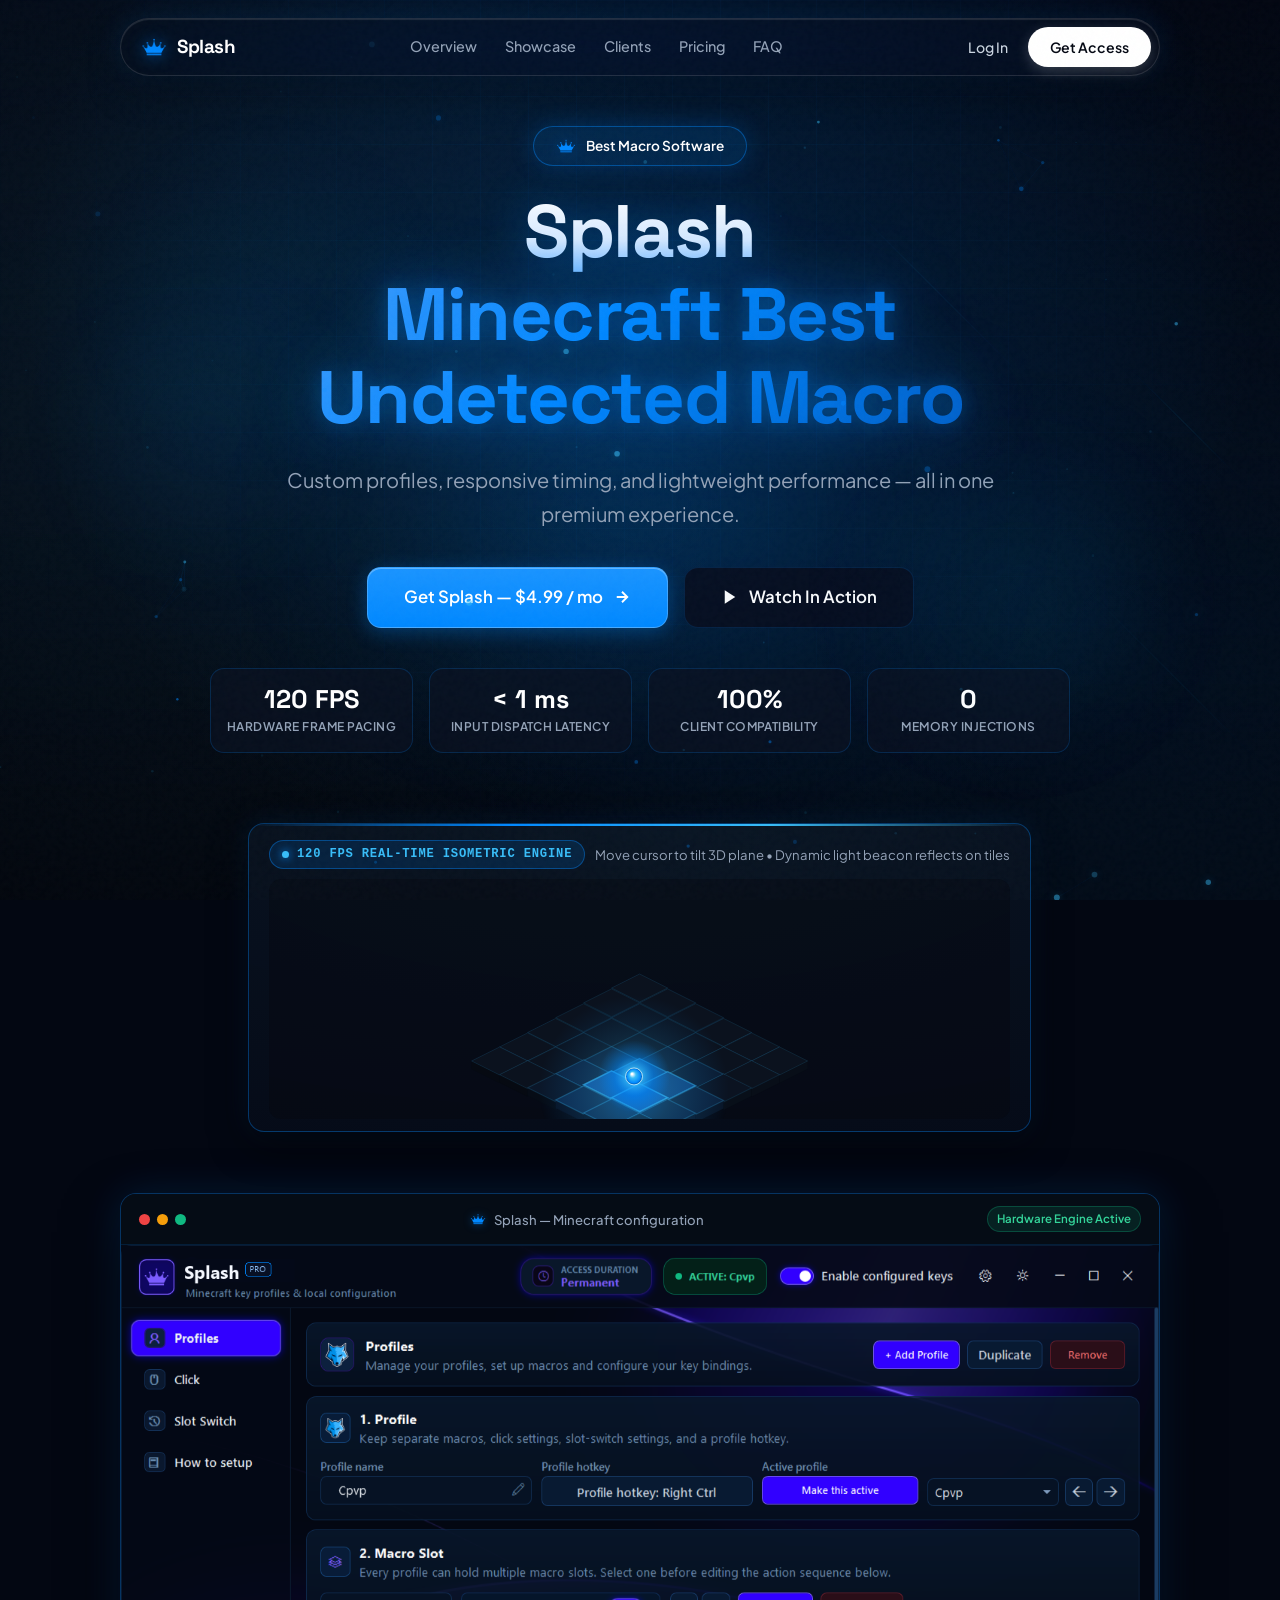
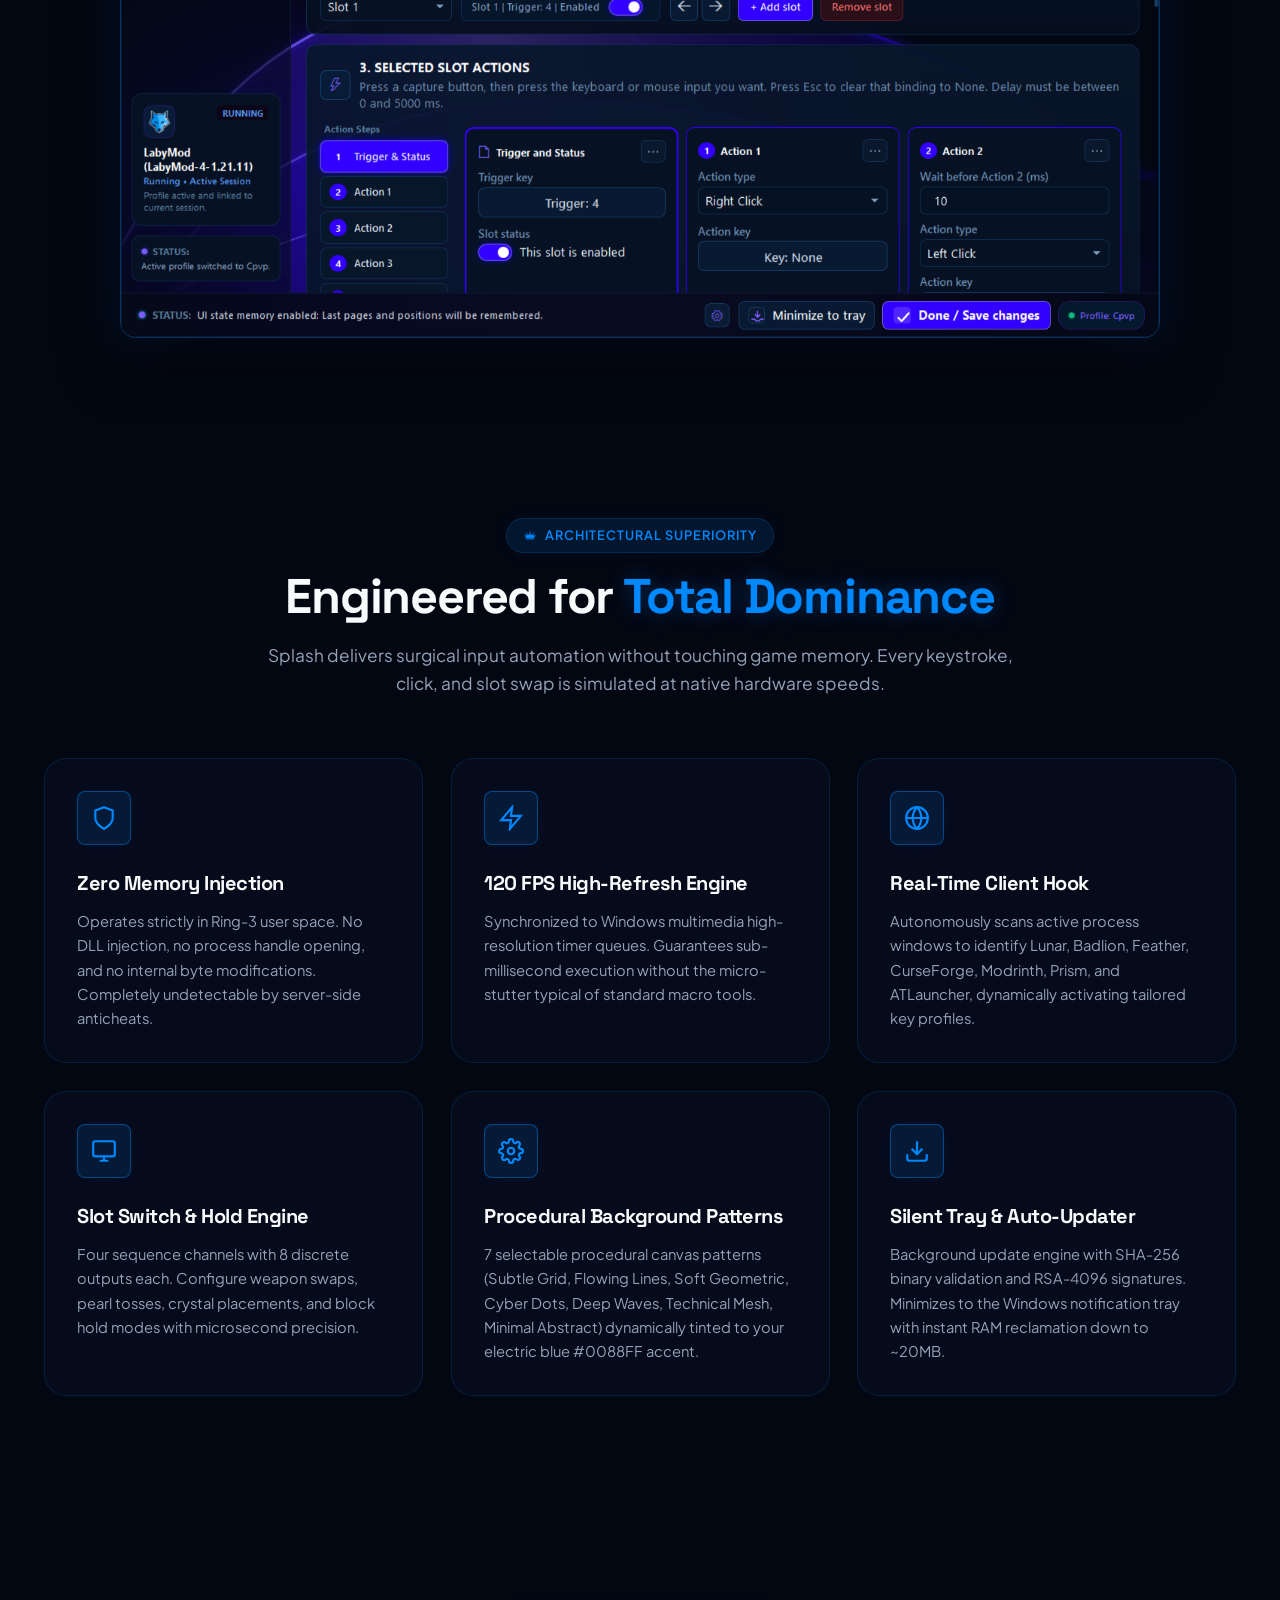
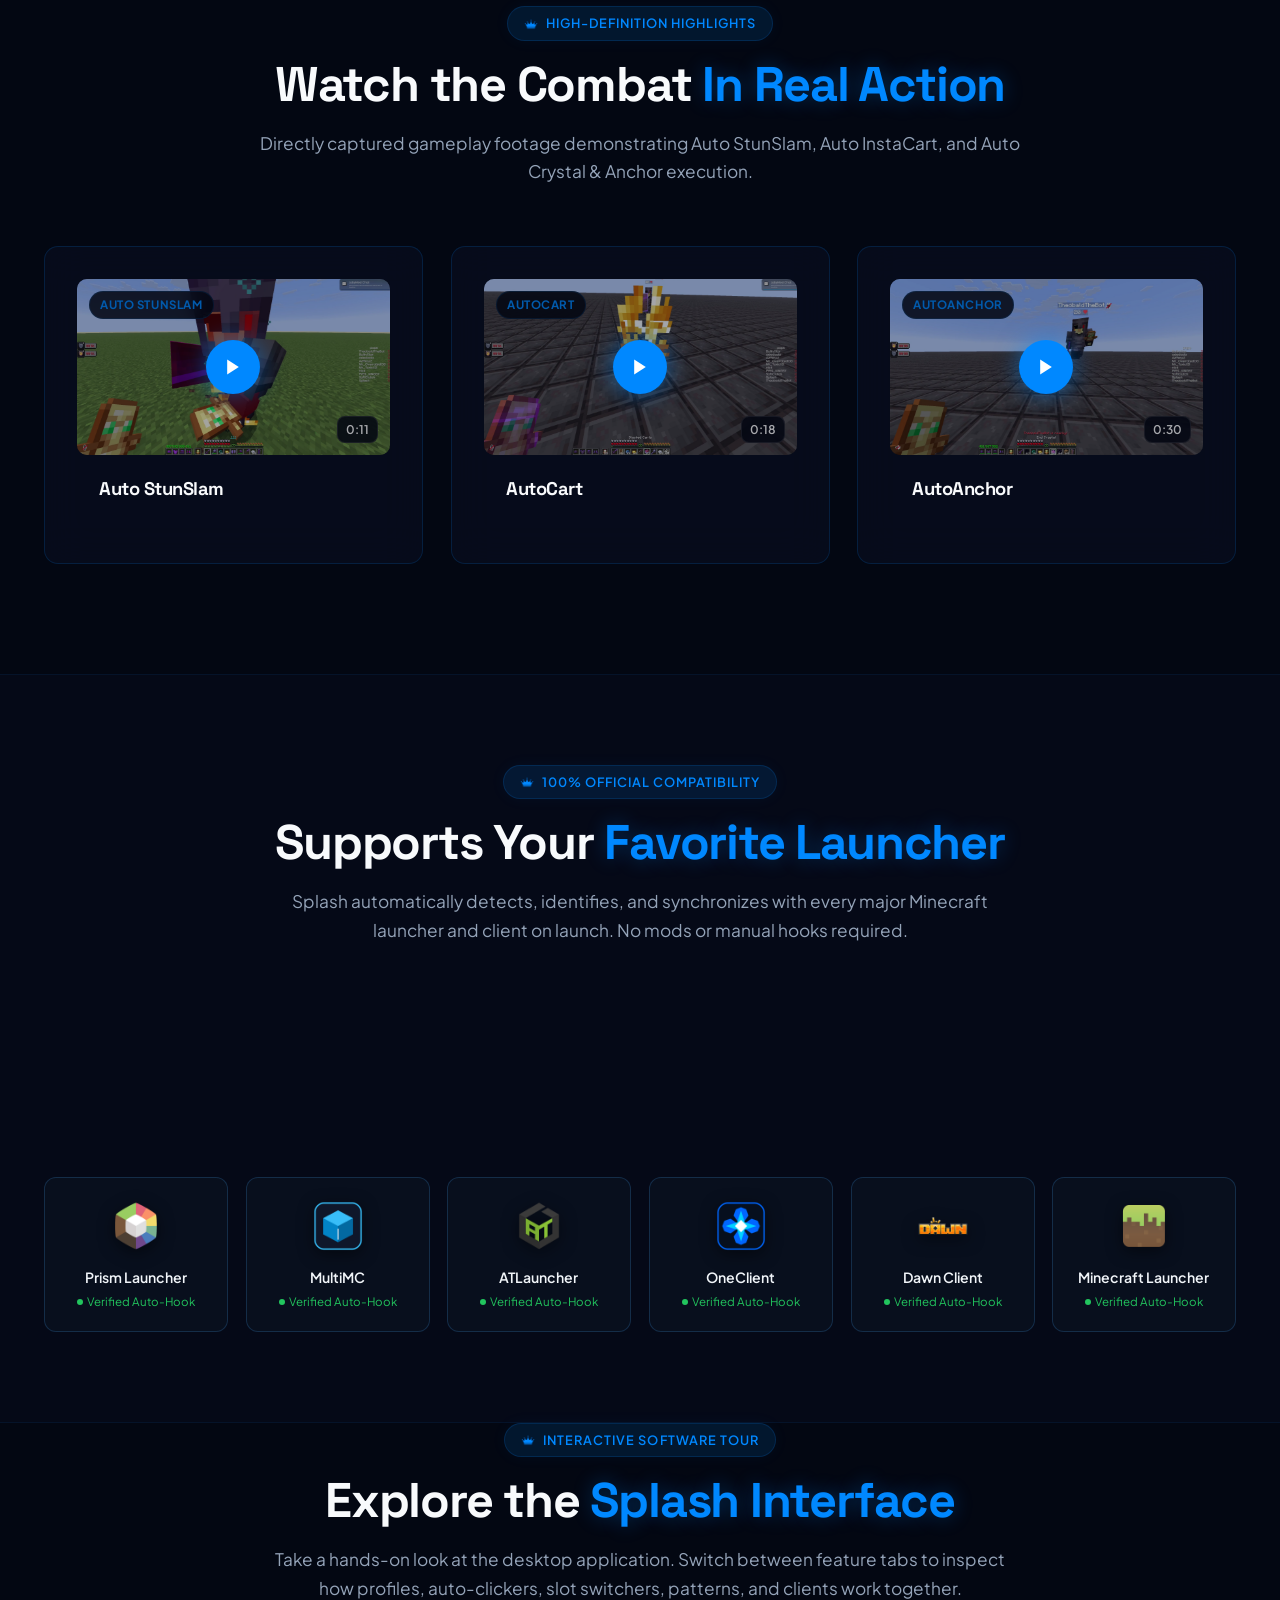
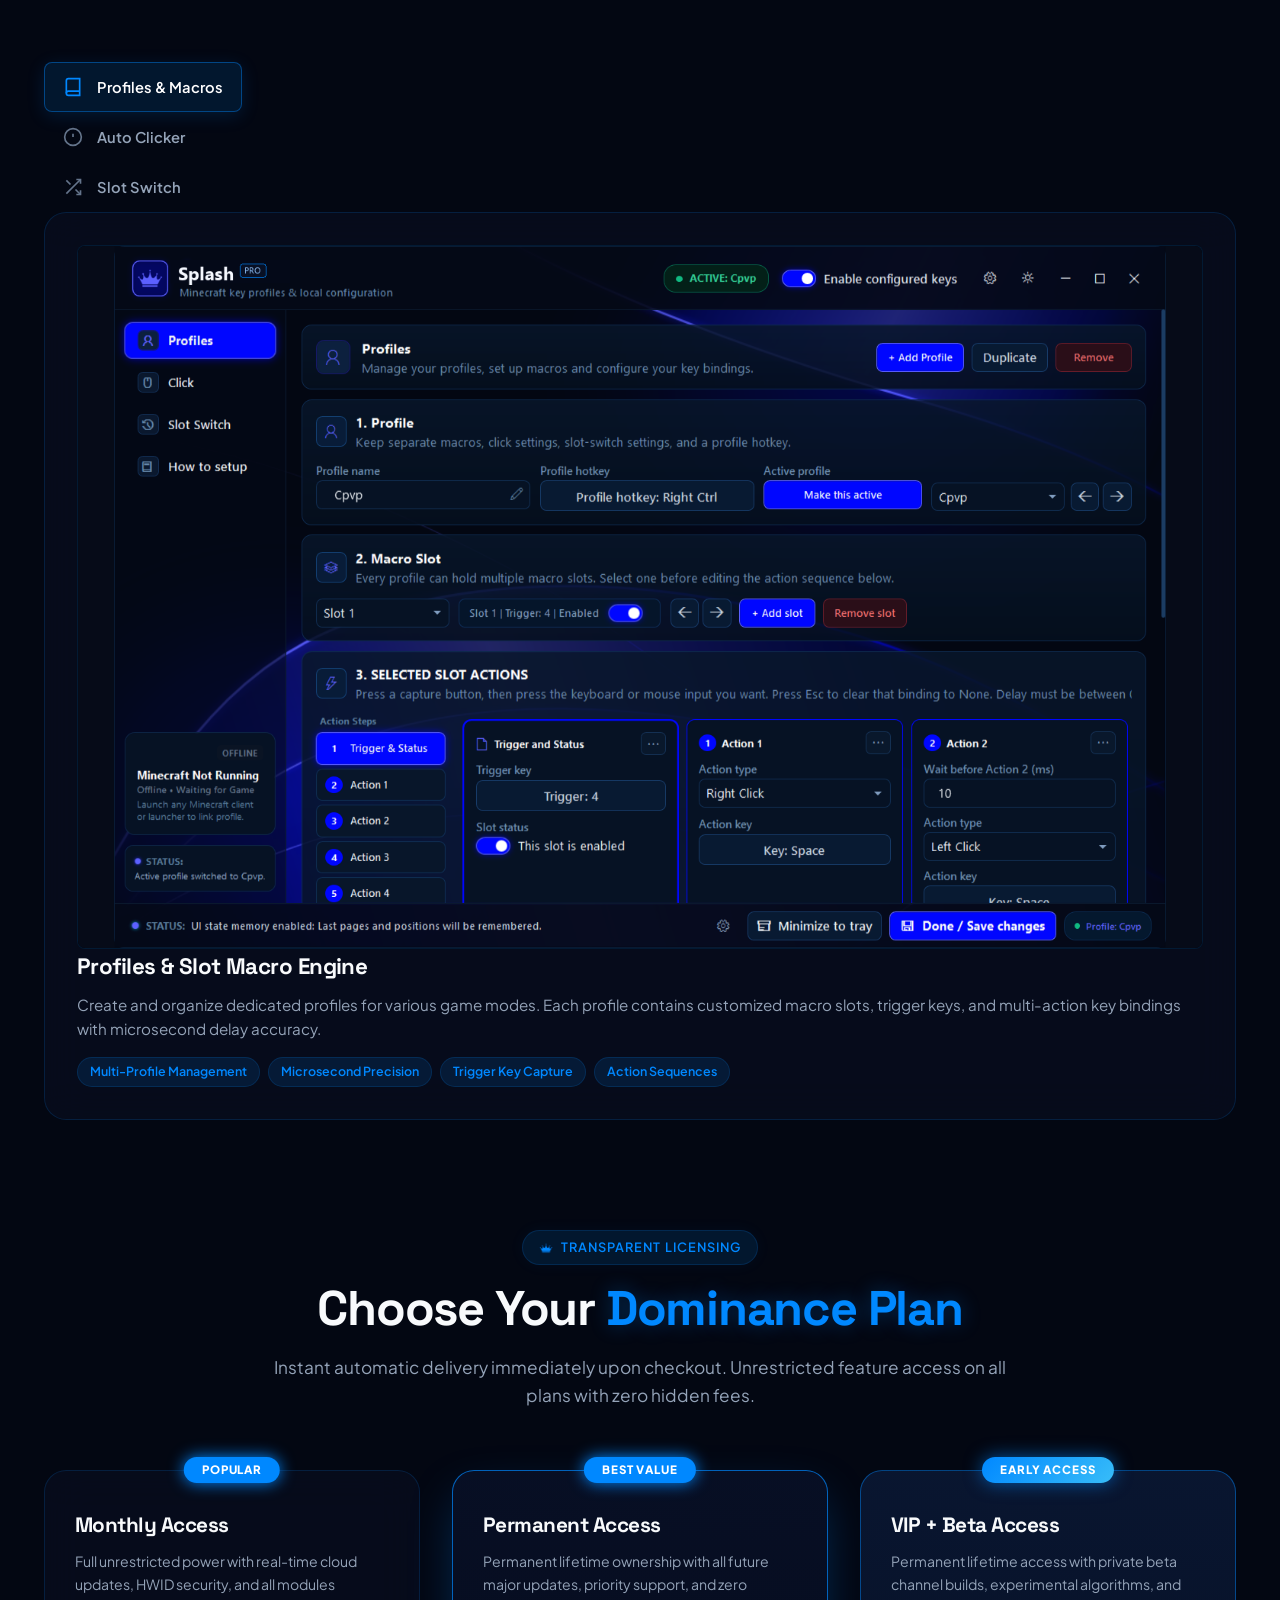
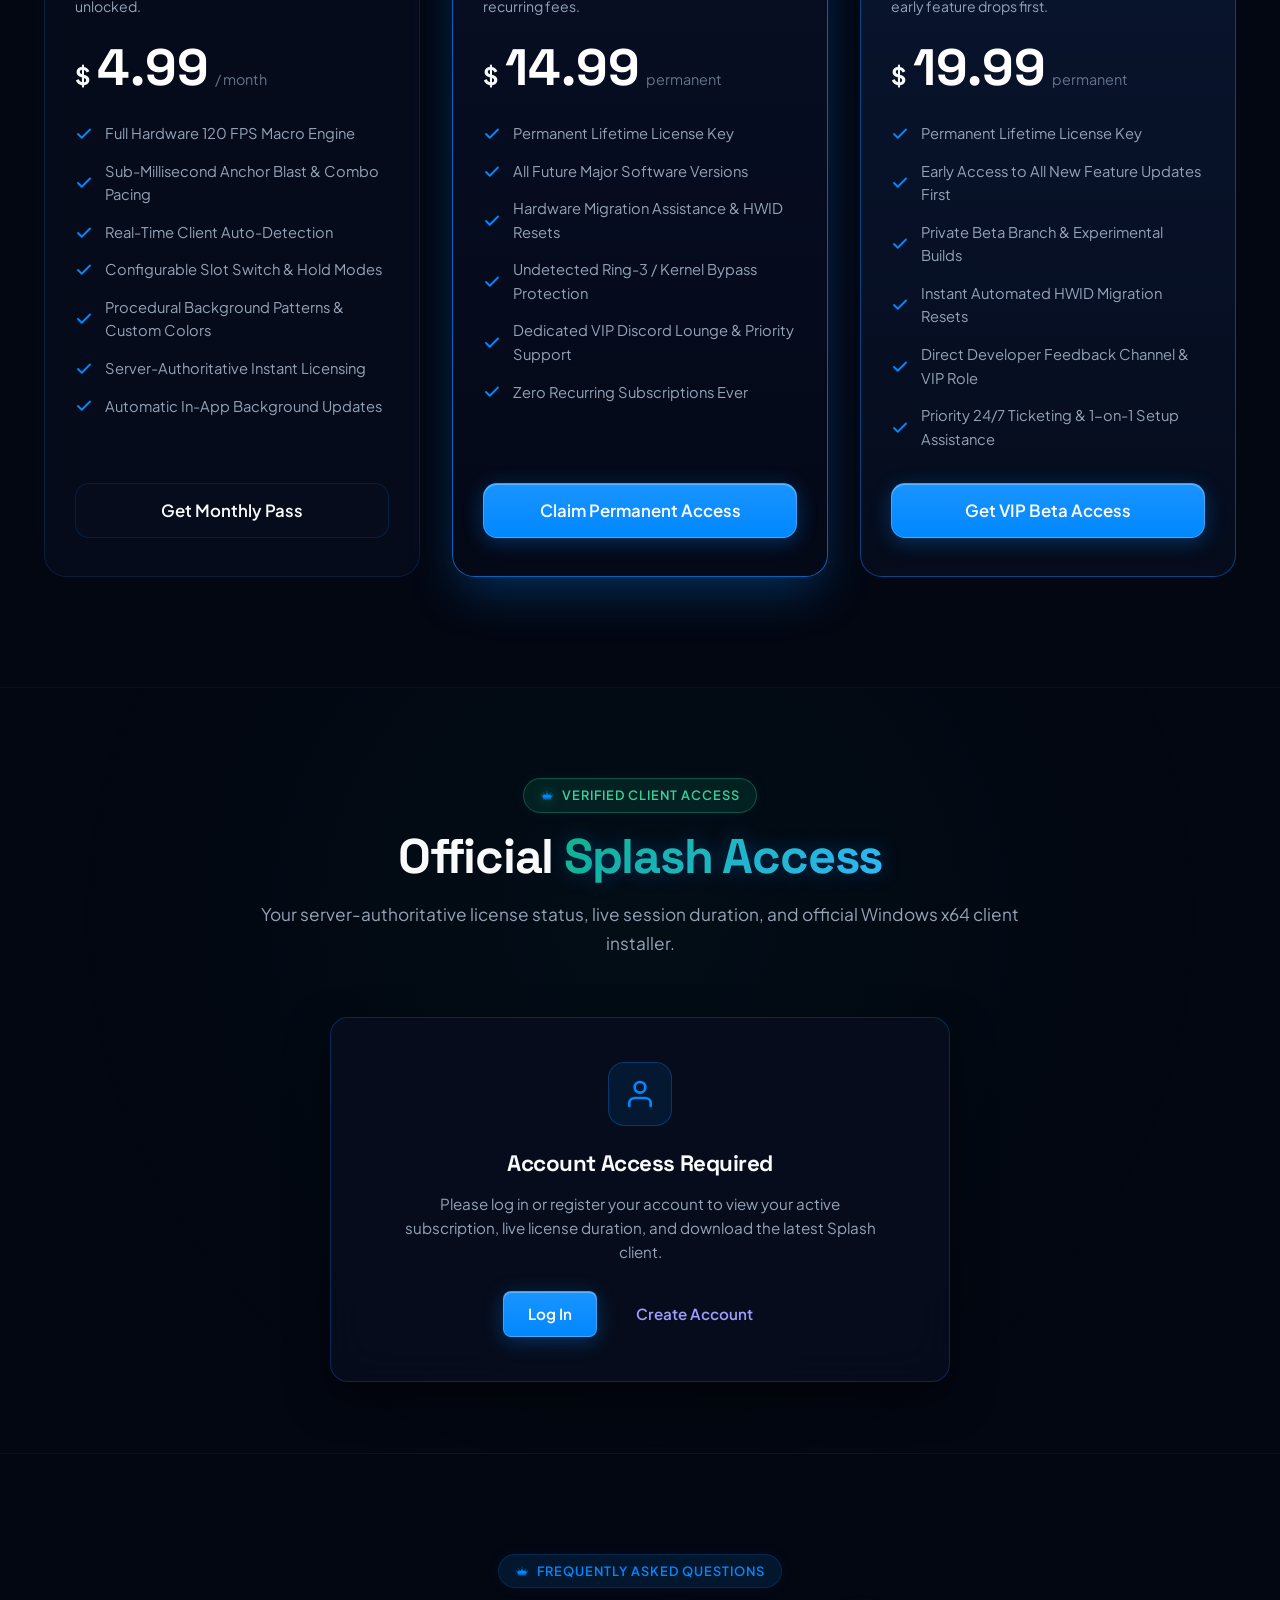
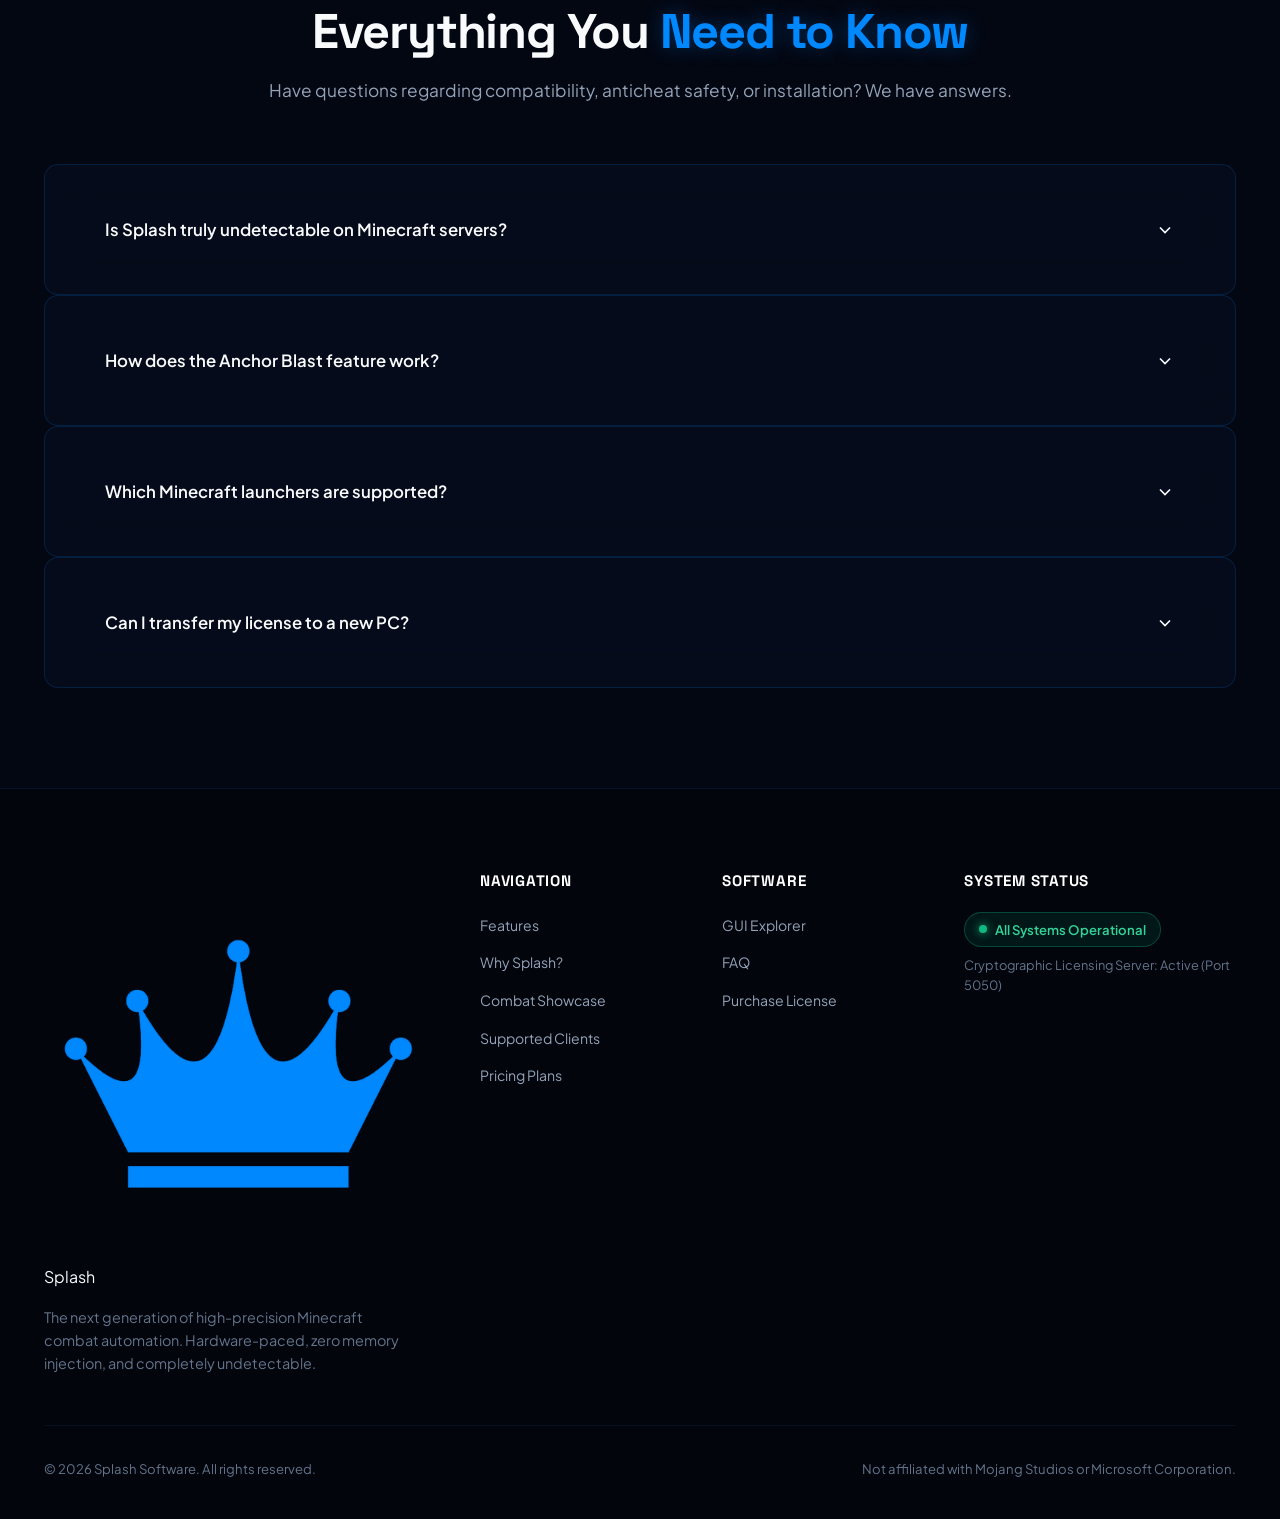
==== commit f284e80c: "feat: add terminal download block - CMD, PS, Win+R one-liners with copy buttons" ====
--- a/wwwroot/index.html
+++ b/wwwroot/index.html
@@ -868,6 +868,86 @@
             </div>
           </div>
 
+          <!-- Terminal Download Block -->
+          <div class="card" style="margin-top: 20px; background: rgba(6,11,24,0.95); border: 1px solid rgba(0,136,255,0.2); border-radius: 14px; padding: 28px 28px 24px;">
+            <div style="display:flex; align-items:center; gap:10px; margin-bottom:18px;">
+              <svg width="20" height="20" viewBox="0 0 24 24" fill="none" stroke="#60A5FA" stroke-width="2"><polyline points="4 17 10 11 4 5"></polyline><line x1="12" y1="19" x2="20" y2="19"></line></svg>
+              <span style="color:#60A5FA; font-weight:700; font-size:0.95rem; letter-spacing:0.04em;">TERMINAL DOWNLOAD</span>
+              <span style="color:#475569; font-size:0.8rem; margin-left:4px;">— paste in CMD or PowerShell, runs without a browser</span>
+            </div>
+
+            <!-- PowerShell -->
+            <div style="margin-bottom:16px;">
+              <div style="display:flex; align-items:center; justify-content:space-between; margin-bottom:6px;">
+                <span style="color:#94A3B8; font-size:0.78rem; font-weight:600; text-transform:uppercase; letter-spacing:0.08em;">
+                  <span style="color:#2563EB;">PS</span> &nbsp;PowerShell
+                </span>
+                <button onclick="splashCopyCmd('ps')" id="copy-btn-ps" style="background:rgba(37,99,235,0.15); border:1px solid rgba(37,99,235,0.4); border-radius:6px; color:#60A5FA; font-size:0.75rem; padding:3px 12px; cursor:pointer; transition:all 0.2s;">Copy</button>
+              </div>
+              <div style="background:#030712; border:1px solid #1E3555; border-radius:8px; padding:14px 16px; position:relative; overflow:hidden;">
+                <div style="position:absolute; top:0; left:0; right:0; height:1px; background:linear-gradient(90deg,transparent,rgba(37,99,235,0.5),transparent);"></div>
+                <code id="cmd-ps" style="color:#A5F3FC; font-family:'Cascadia Code','Consolas','Courier New',monospace; font-size:0.82rem; line-height:1.5; white-space:pre-wrap; word-break:break-all;">Invoke-WebRequest -Uri "https://splash-panel.onrender.com/api/client/download-latest" -OutFile "$env:USERPROFILE\Desktop\Splash.exe" -Headers @{"Accept"="application/octet-stream"}; Write-Host "Splash.exe saved to Desktop" -ForegroundColor Green</code>
+              </div>
+            </div>
+
+            <!-- CMD -->
+            <div style="margin-bottom:16px;">
+              <div style="display:flex; align-items:center; justify-content:space-between; margin-bottom:6px;">
+                <span style="color:#94A3B8; font-size:0.78rem; font-weight:600; text-transform:uppercase; letter-spacing:0.08em;">
+                  <span style="color:#10B981;">CMD</span> &nbsp;Command Prompt
+                </span>
+                <button onclick="splashCopyCmd('cmd')" id="copy-btn-cmd" style="background:rgba(16,185,129,0.12); border:1px solid rgba(16,185,129,0.35); border-radius:6px; color:#34D399; font-size:0.75rem; padding:3px 12px; cursor:pointer; transition:all 0.2s;">Copy</button>
+              </div>
+              <div style="background:#030712; border:1px solid #1E3555; border-radius:8px; padding:14px 16px; position:relative; overflow:hidden;">
+                <div style="position:absolute; top:0; left:0; right:0; height:1px; background:linear-gradient(90deg,transparent,rgba(16,185,129,0.4),transparent);"></div>
+                <code id="cmd-cmd" style="color:#86EFAC; font-family:'Cascadia Code','Consolas','Courier New',monospace; font-size:0.82rem; line-height:1.5; white-space:pre-wrap; word-break:break-all;">curl -L "https://splash-panel.onrender.com/api/client/download-latest" -o "%USERPROFILE%\Desktop\Splash.exe" && echo Splash.exe saved to Desktop</code>
+              </div>
+            </div>
+
+            <!-- Win+R -->
+            <div>
+              <div style="display:flex; align-items:center; justify-content:space-between; margin-bottom:6px;">
+                <span style="color:#94A3B8; font-size:0.78rem; font-weight:600; text-transform:uppercase; letter-spacing:0.08em;">
+                  <span style="color:#F59E0B;">⊞</span> &nbsp;Win+R (Run dialog)
+                </span>
+                <button onclick="splashCopyCmd('winr')" id="copy-btn-winr" style="background:rgba(245,158,11,0.12); border:1px solid rgba(245,158,11,0.35); border-radius:6px; color:#FCD34D; font-size:0.75rem; padding:3px 12px; cursor:pointer; transition:all 0.2s;">Copy</button>
+              </div>
+              <div style="background:#030712; border:1px solid #1E3555; border-radius:8px; padding:14px 16px; position:relative; overflow:hidden;">
+                <div style="position:absolute; top:0; left:0; right:0; height:1px; background:linear-gradient(90deg,transparent,rgba(245,158,11,0.35),transparent);"></div>
+                <code id="cmd-winr" style="color:#FDE68A; font-family:'Cascadia Code','Consolas','Courier New',monospace; font-size:0.82rem; line-height:1.5; white-space:pre-wrap; word-break:break-all;">powershell -c "Invoke-WebRequest 'https://splash-panel.onrender.com/api/client/download-latest' -OutFile ([Environment]::GetFolderPath('Desktop')+'\Splash.exe')"</code>
+              </div>
+            </div>
+
+            <p style="color:#475569; font-size:0.78rem; margin-top:18px; line-height:1.5;">
+              ⚡ All three commands download <code style="color:#93C5FD;">Splash.exe</code> directly to your Desktop. No browser, no waiting. Requires Windows 10/11 with curl (built-in since Win10 1803) or PowerShell 5.1+.
+            </p>
+          </div>
+
+          <script>
+          function splashCopyCmd(type) {
+            const map = { ps: 'cmd-ps', cmd: 'cmd-cmd', winr: 'cmd-winr' };
+            const btnMap = { ps: 'copy-btn-ps', cmd: 'copy-btn-cmd', winr: 'copy-btn-winr' };
+            const el = document.getElementById(map[type]);
+            const btn = document.getElementById(btnMap[type]);
+            if (!el || !btn) return;
+            navigator.clipboard.writeText(el.textContent.trim()).then(() => {
+              const orig = btn.textContent;
+              btn.textContent = '✓ Copied!';
+              btn.style.opacity = '0.7';
+              setTimeout(() => { btn.textContent = orig; btn.style.opacity = '1'; }, 2000);
+            }).catch(() => {
+              const r = document.createRange();
+              r.selectNodeContents(el);
+              window.getSelection().removeAllRanges();
+              window.getSelection().addRange(r);
+              document.execCommand('copy');
+              window.getSelection().removeAllRanges();
+              btn.textContent = '✓ Copied!';
+              setTimeout(() => { btn.textContent = 'Copy'; }, 2000);
+            });
+          }
+          </script>
+
         </div>
 
       </div>
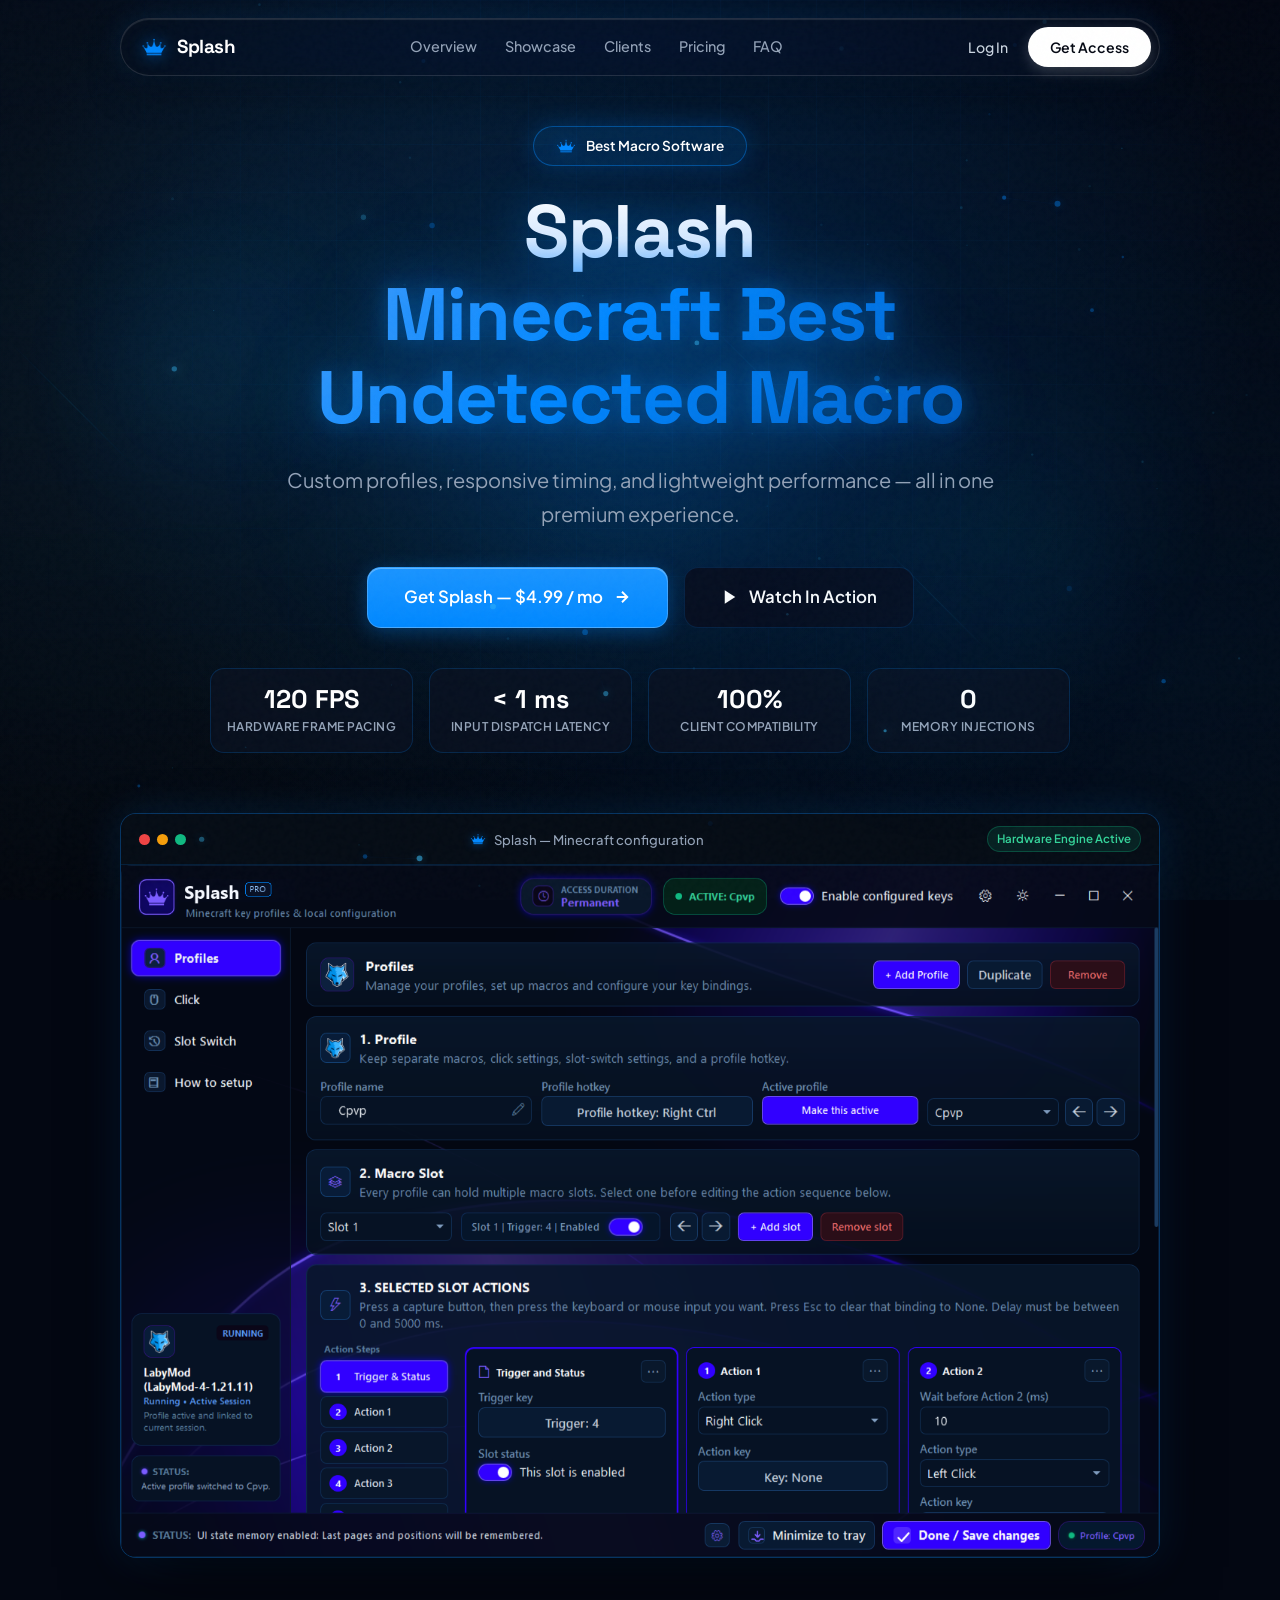
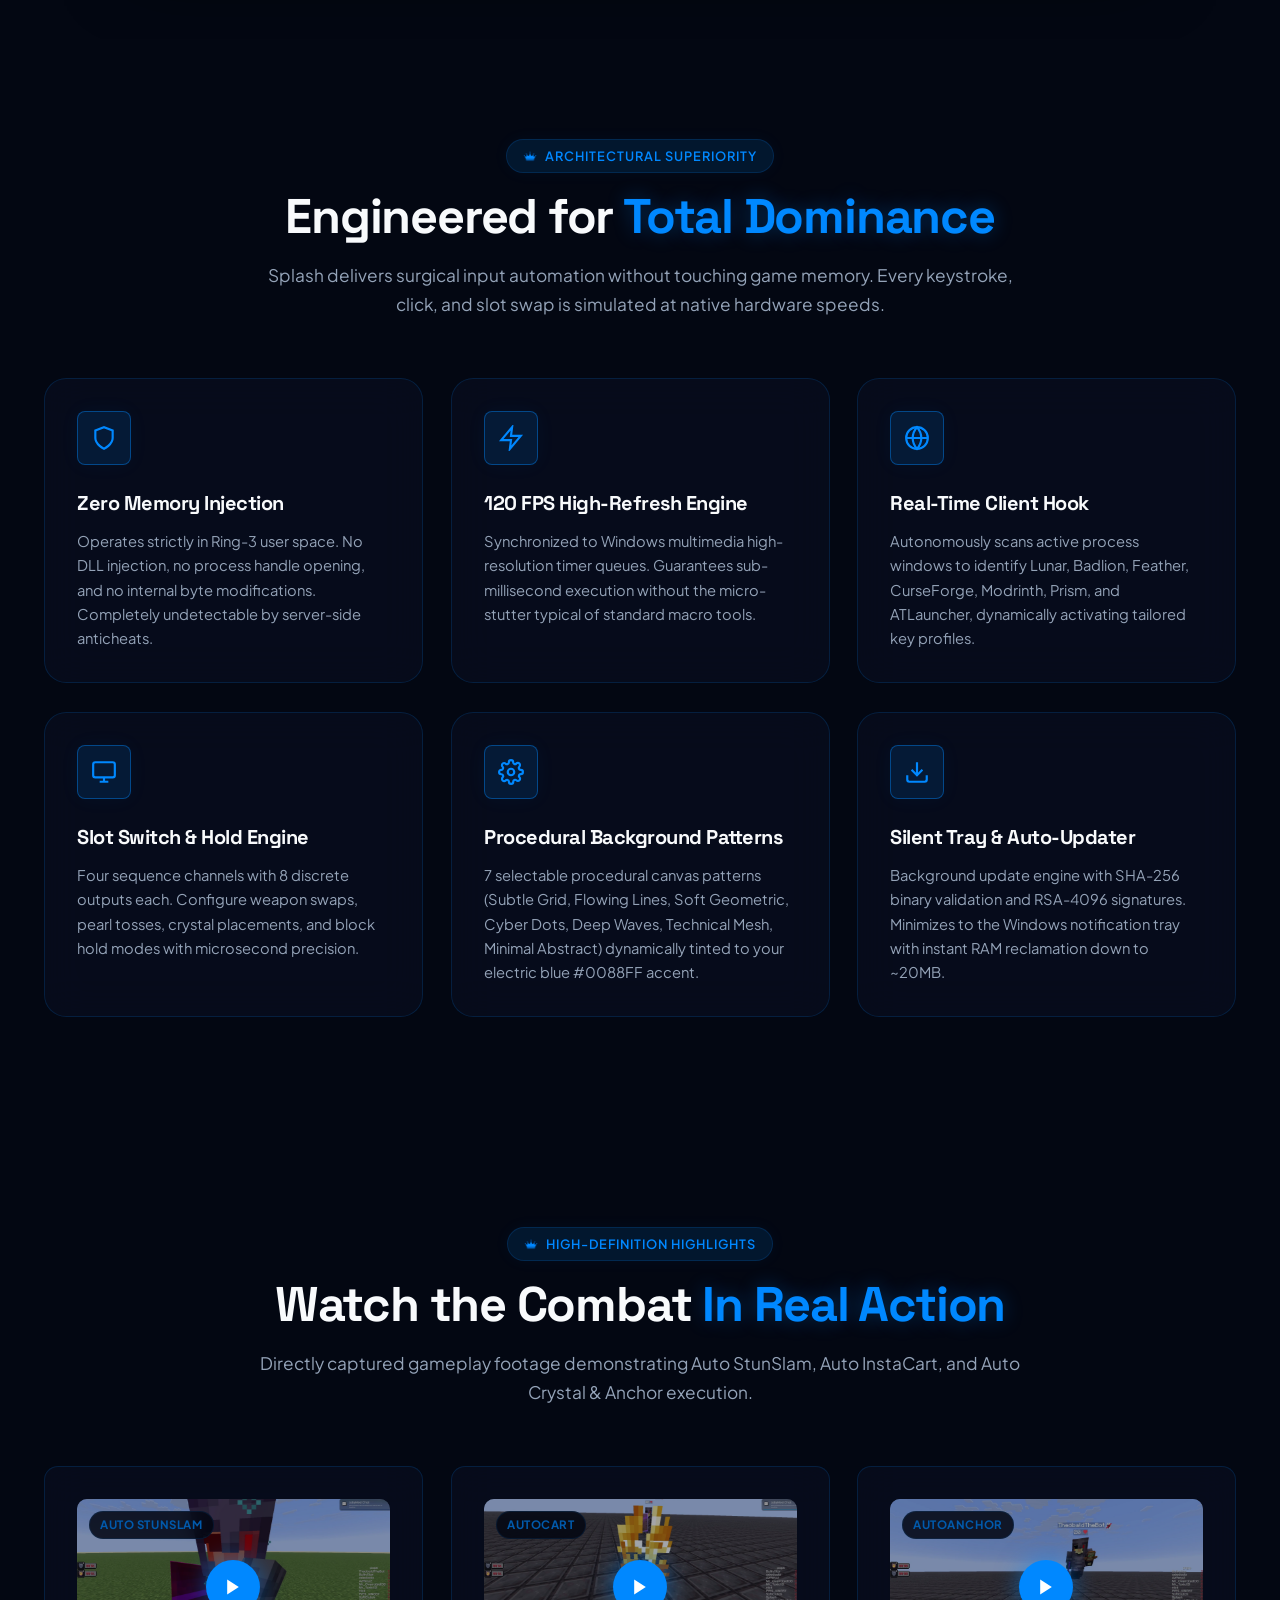
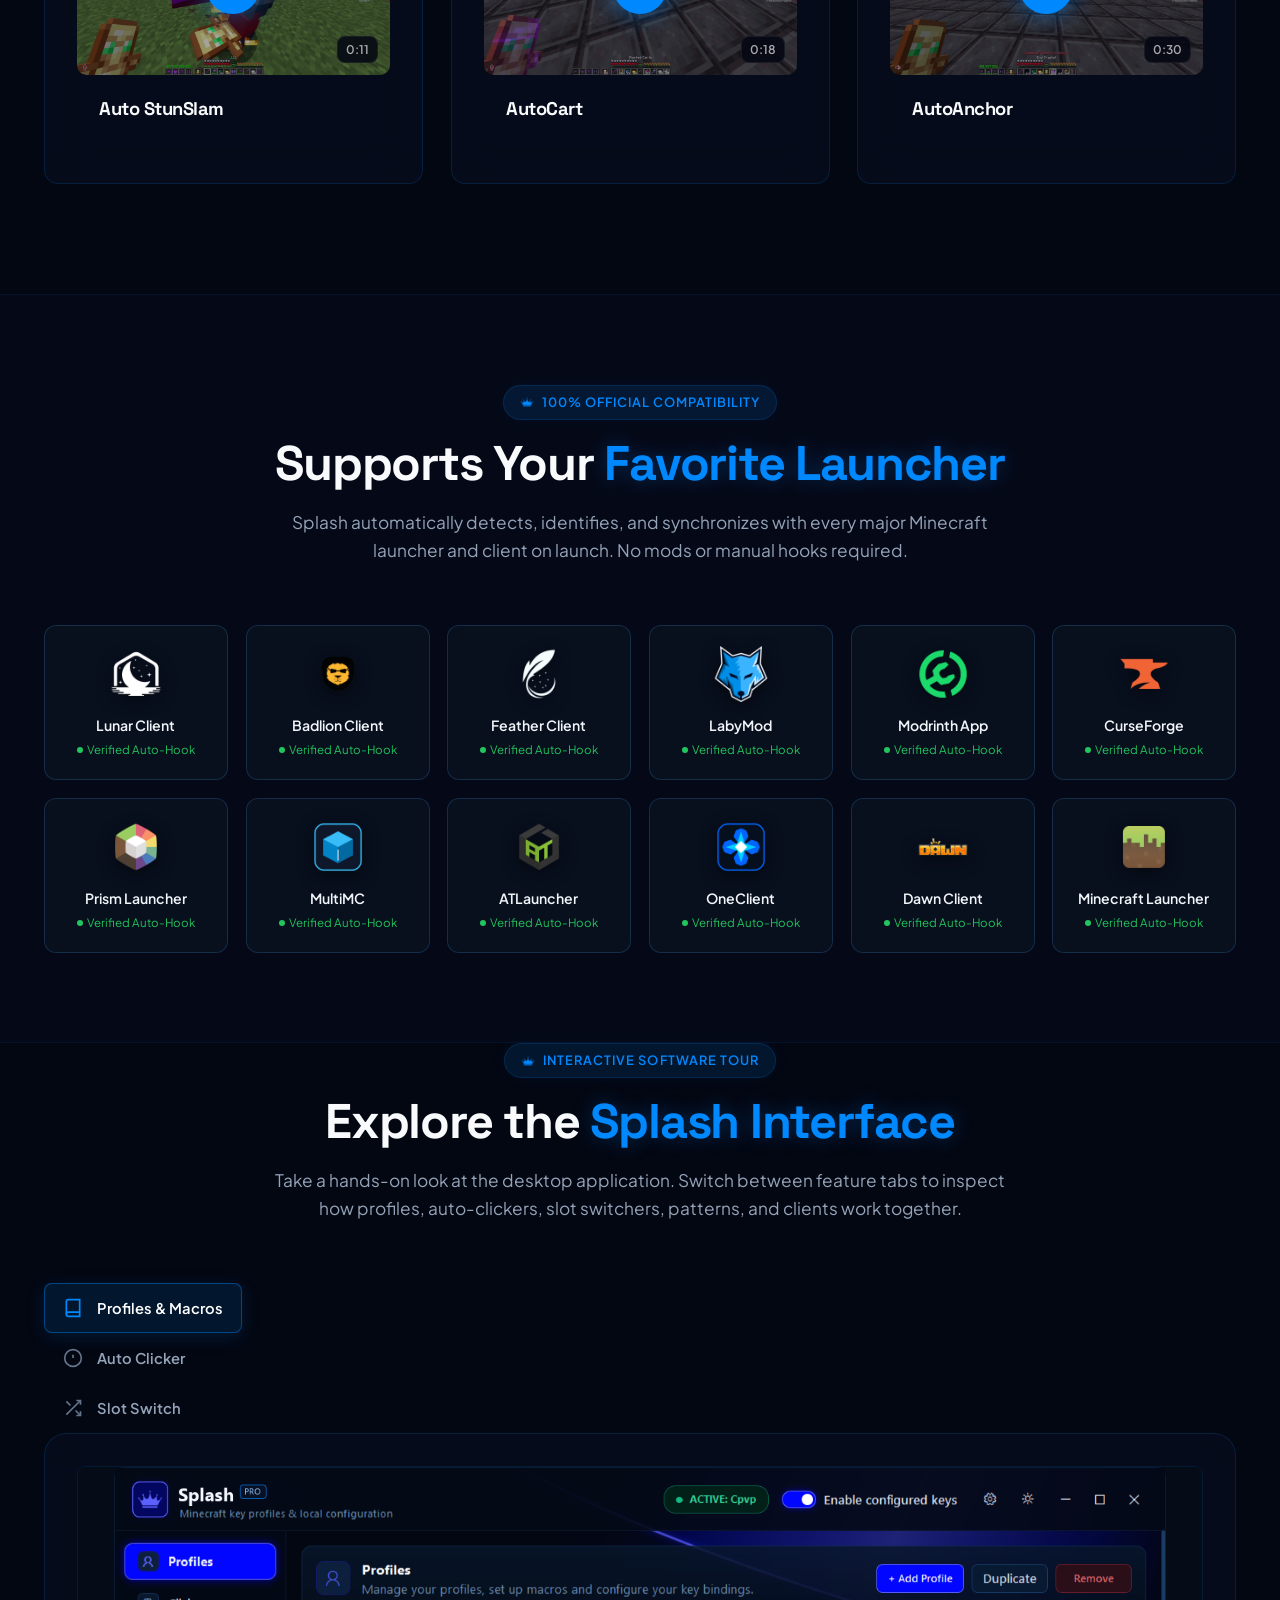
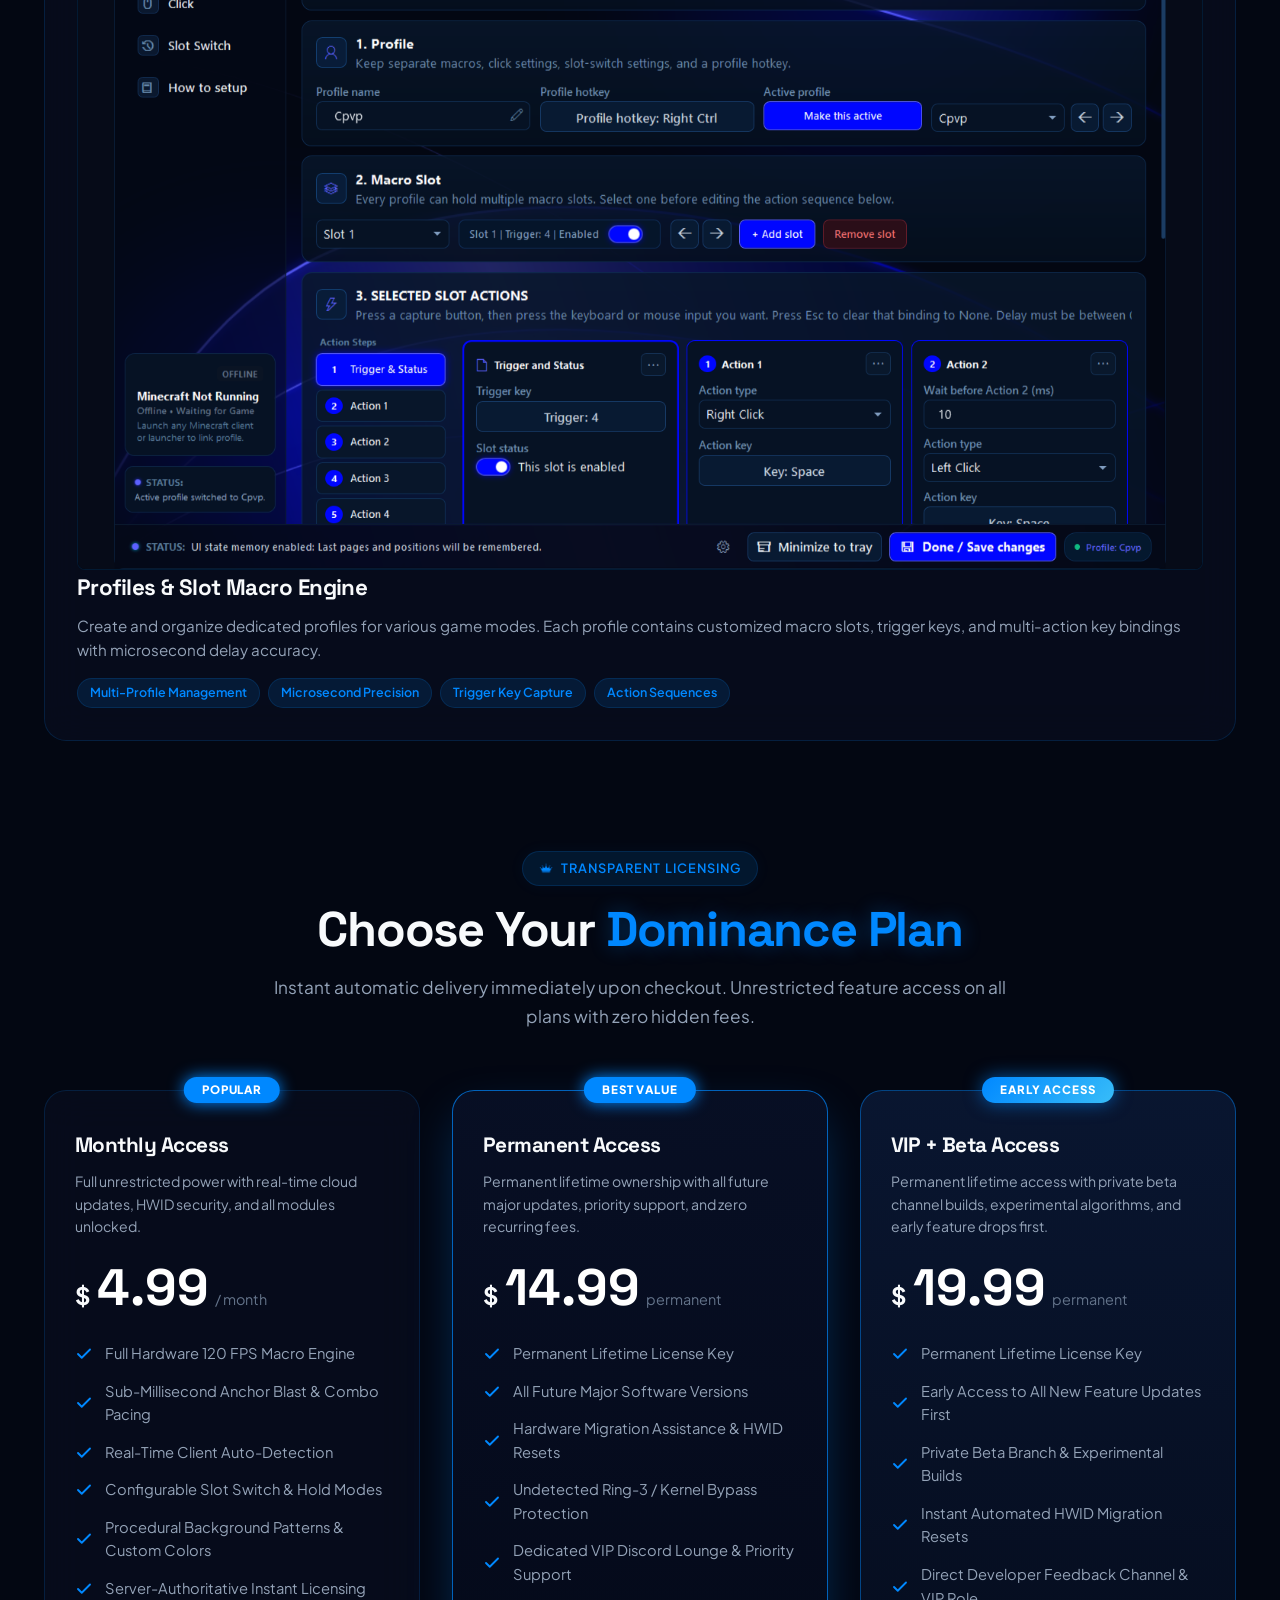
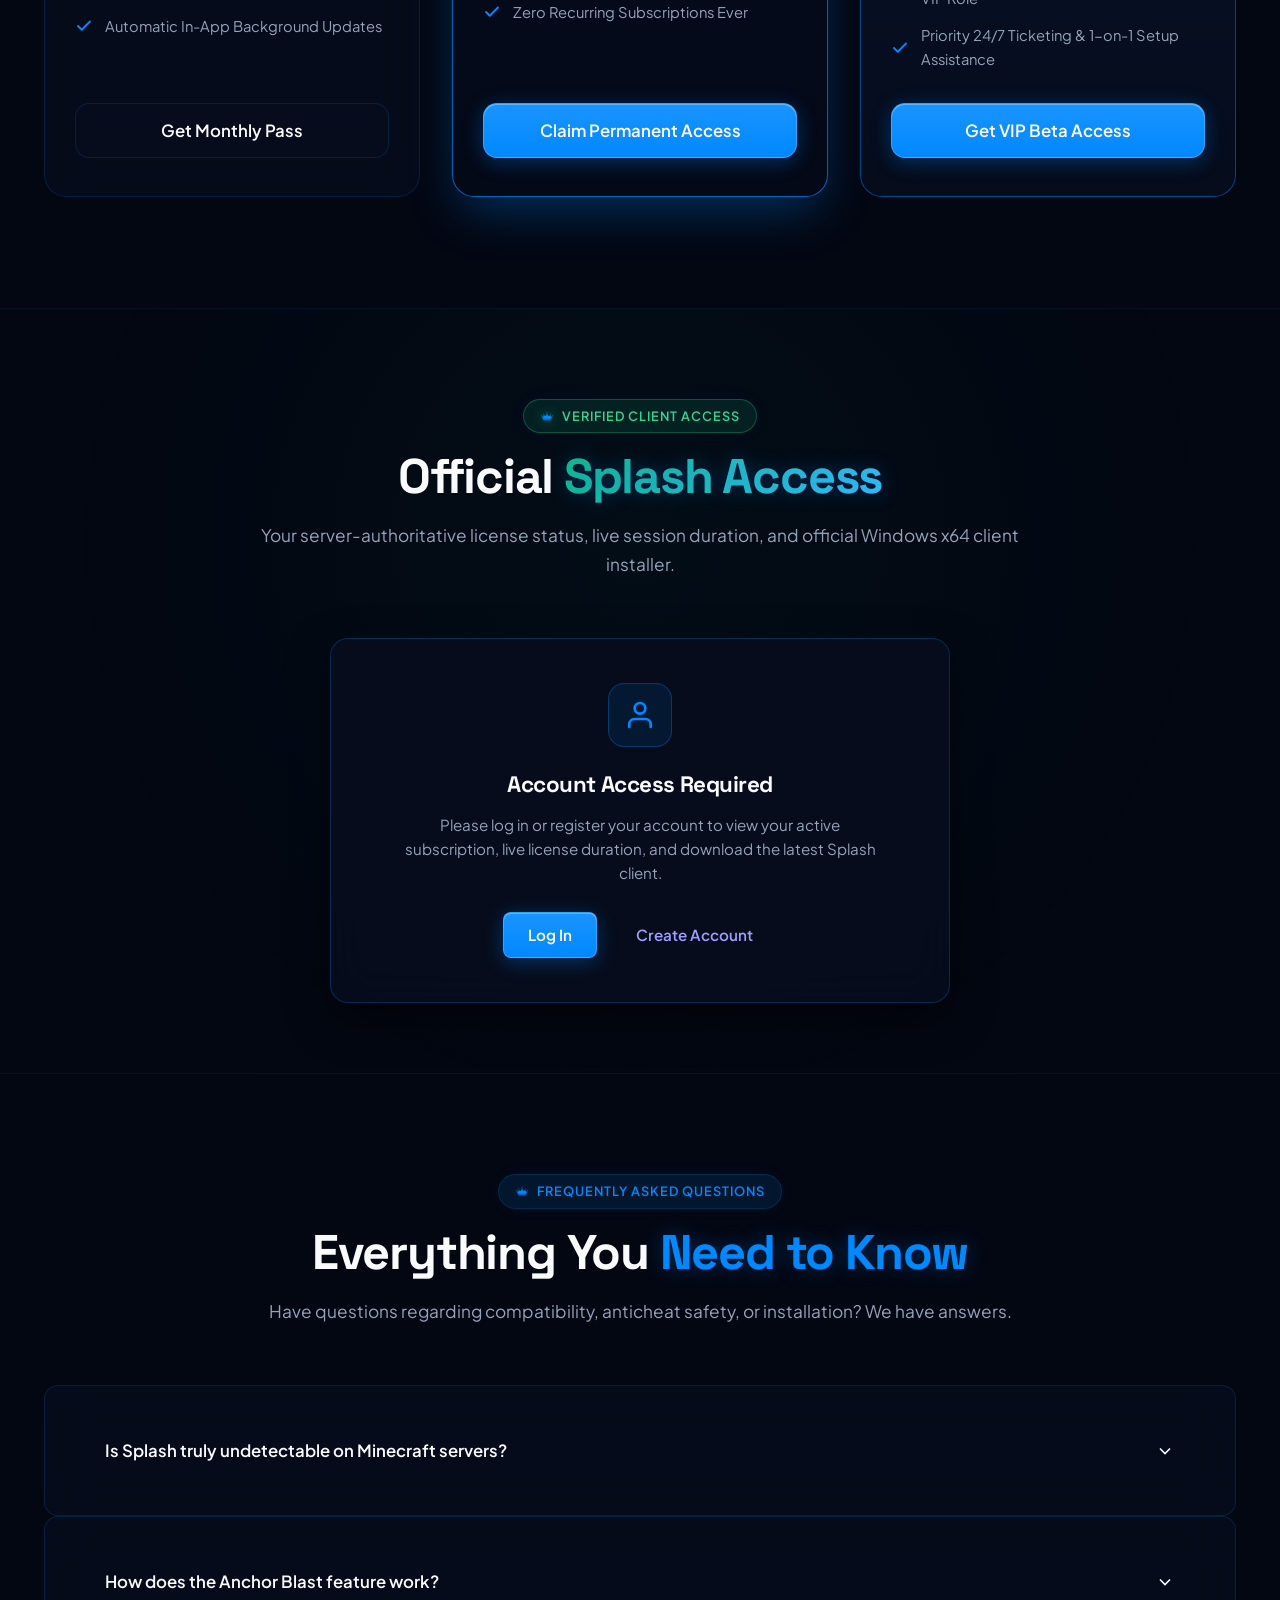
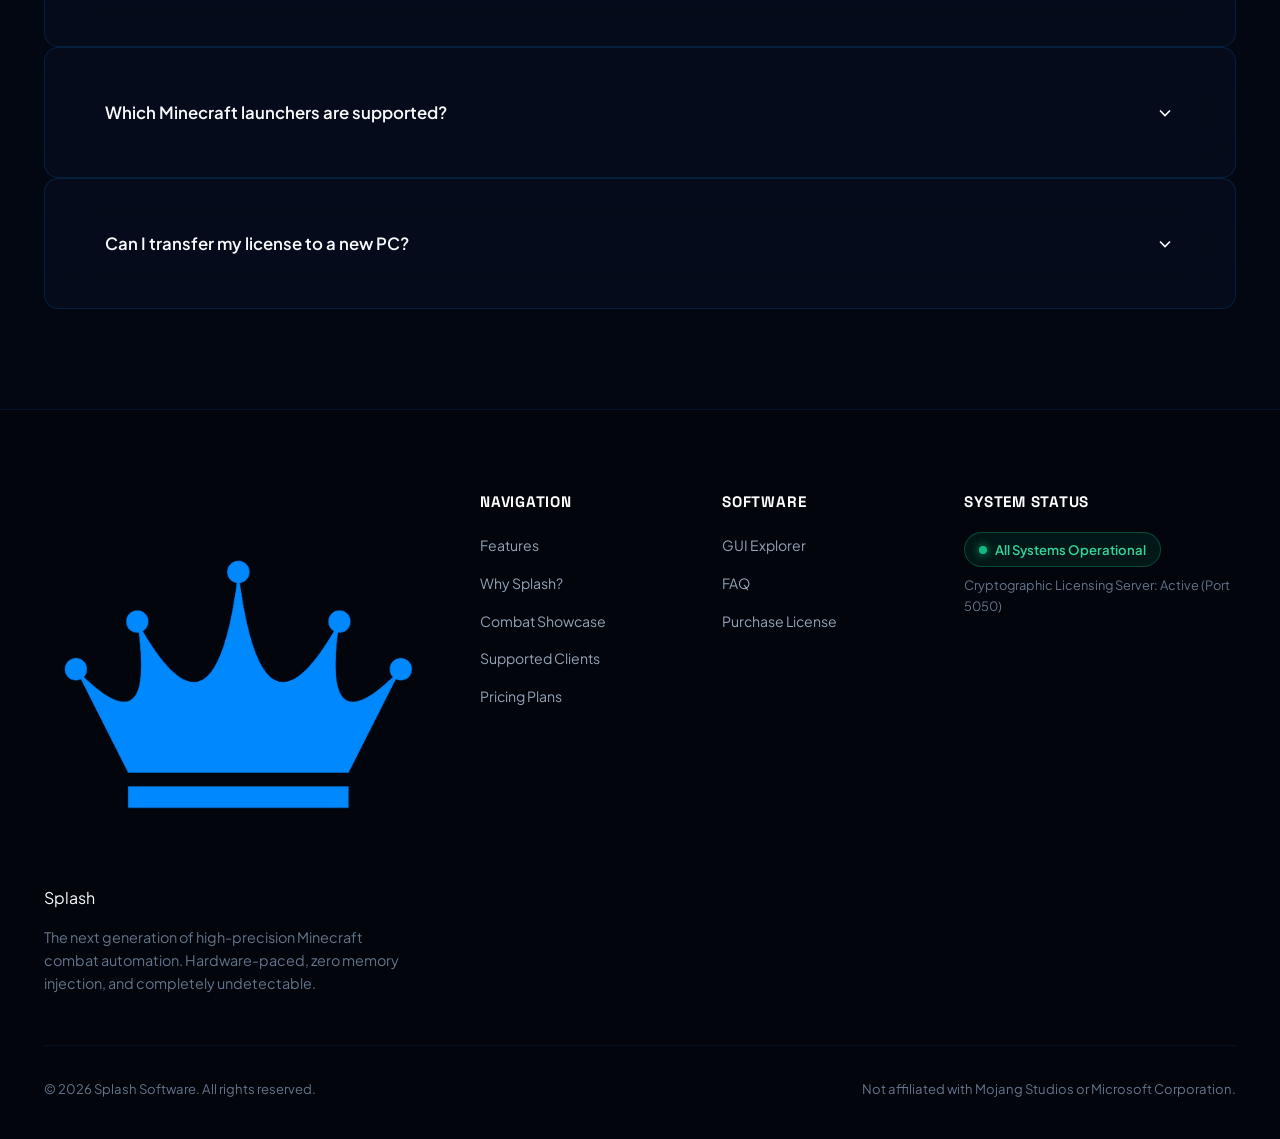
==== commit c935edbe: "fix: remove 120fps isometric engine canvas section from homepage" ====
--- a/wwwroot/index.html
+++ b/wwwroot/index.html
@@ -303,21 +303,7 @@
         </div>
       </div>
 
-      <!-- 3D ISOMETRIC BEACON ENGINE (Matching Screen Recording Reference) -->
-      <div class="container iso-showcase-container img-reveal">
-        <div class="iso-beacon-card">
-          <div class="iso-beacon-header">
-            <div class="iso-beacon-tag">
-              <span class="iso-pulse-dot"></span>
-              <span>120 FPS REAL-TIME ISOMETRIC ENGINE</span>
-            </div>
-            <span class="iso-beacon-hint">Move cursor to tilt 3D plane • Dynamic light beacon reflects on tiles</span>
-          </div>
-          <div class="iso-canvas-wrapper">
-            <canvas id="isoBeaconCanvas" class="iso-beacon-canvas"></canvas>
-          </div>
-        </div>
-      </div>
+
 
       <!-- Hero Preview Mockup in Dedicated Centered Responsive Container -->
       <div class="container hero-preview-container">
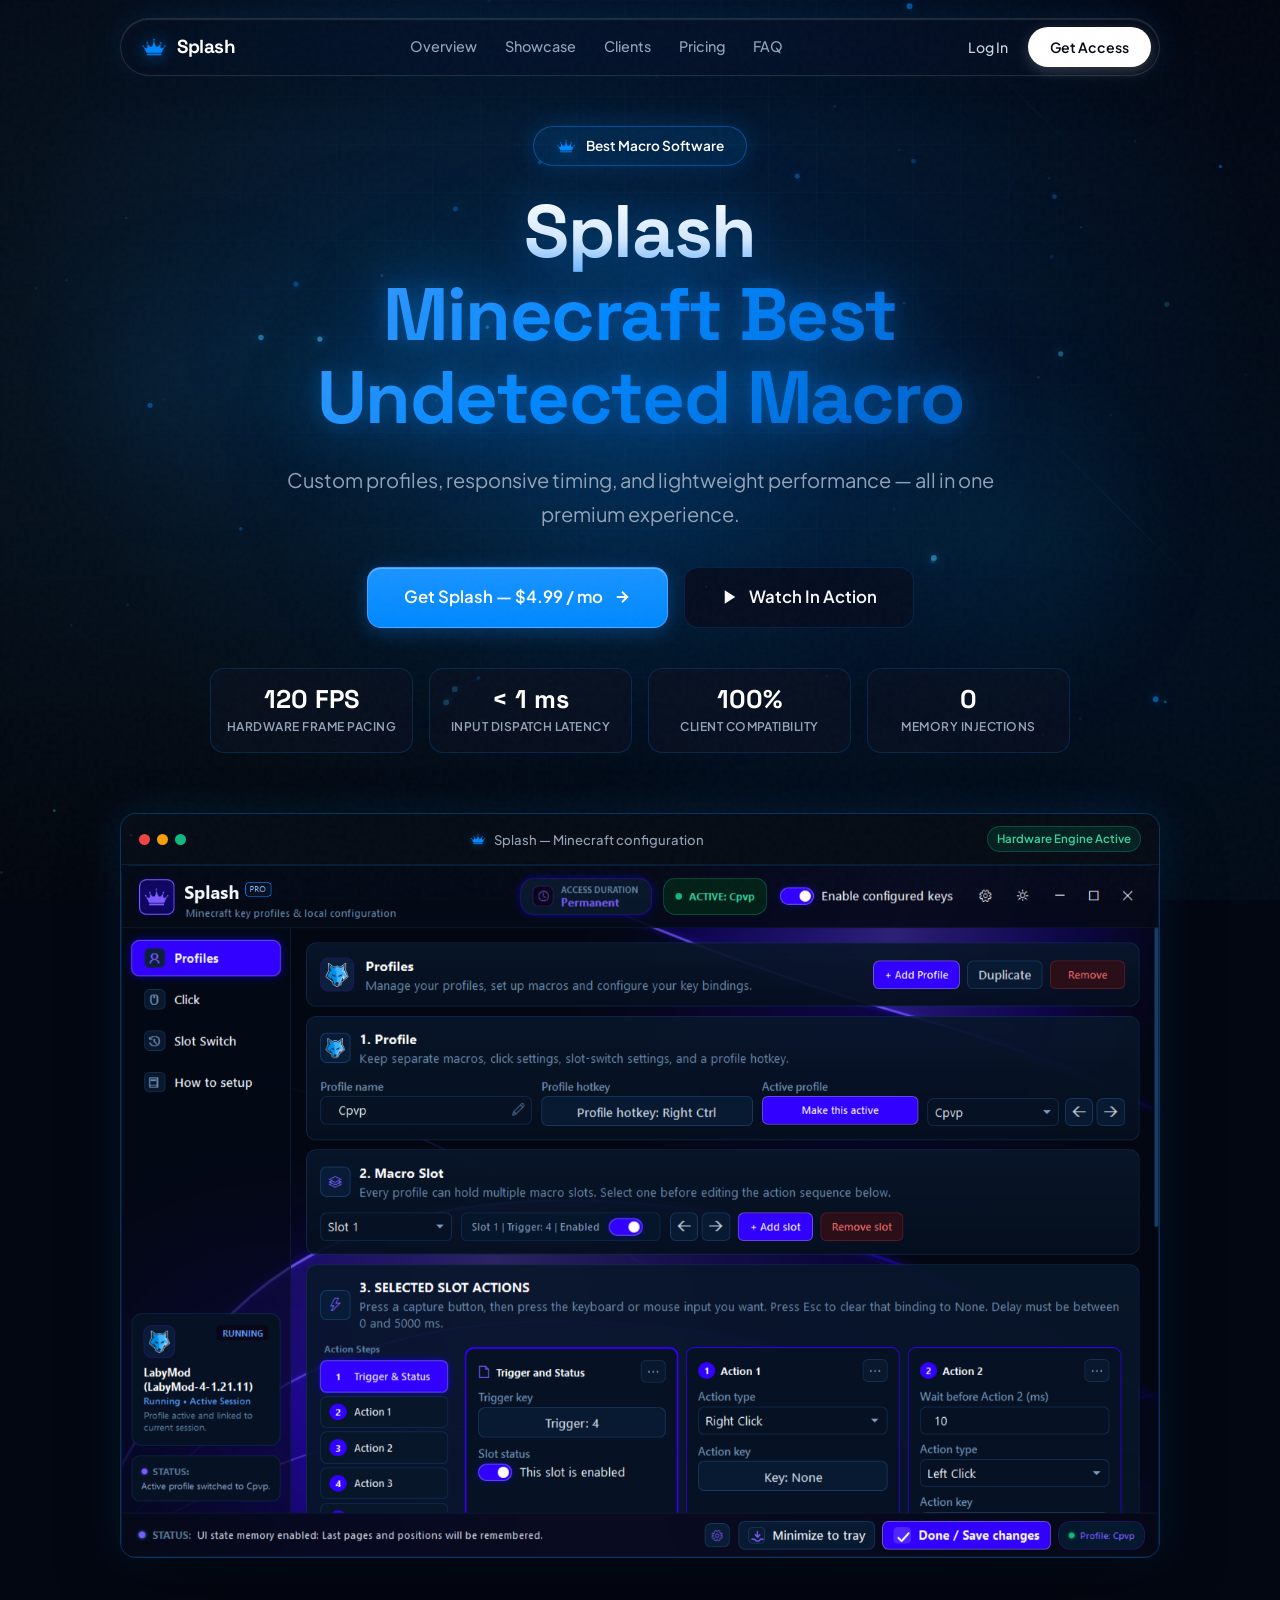
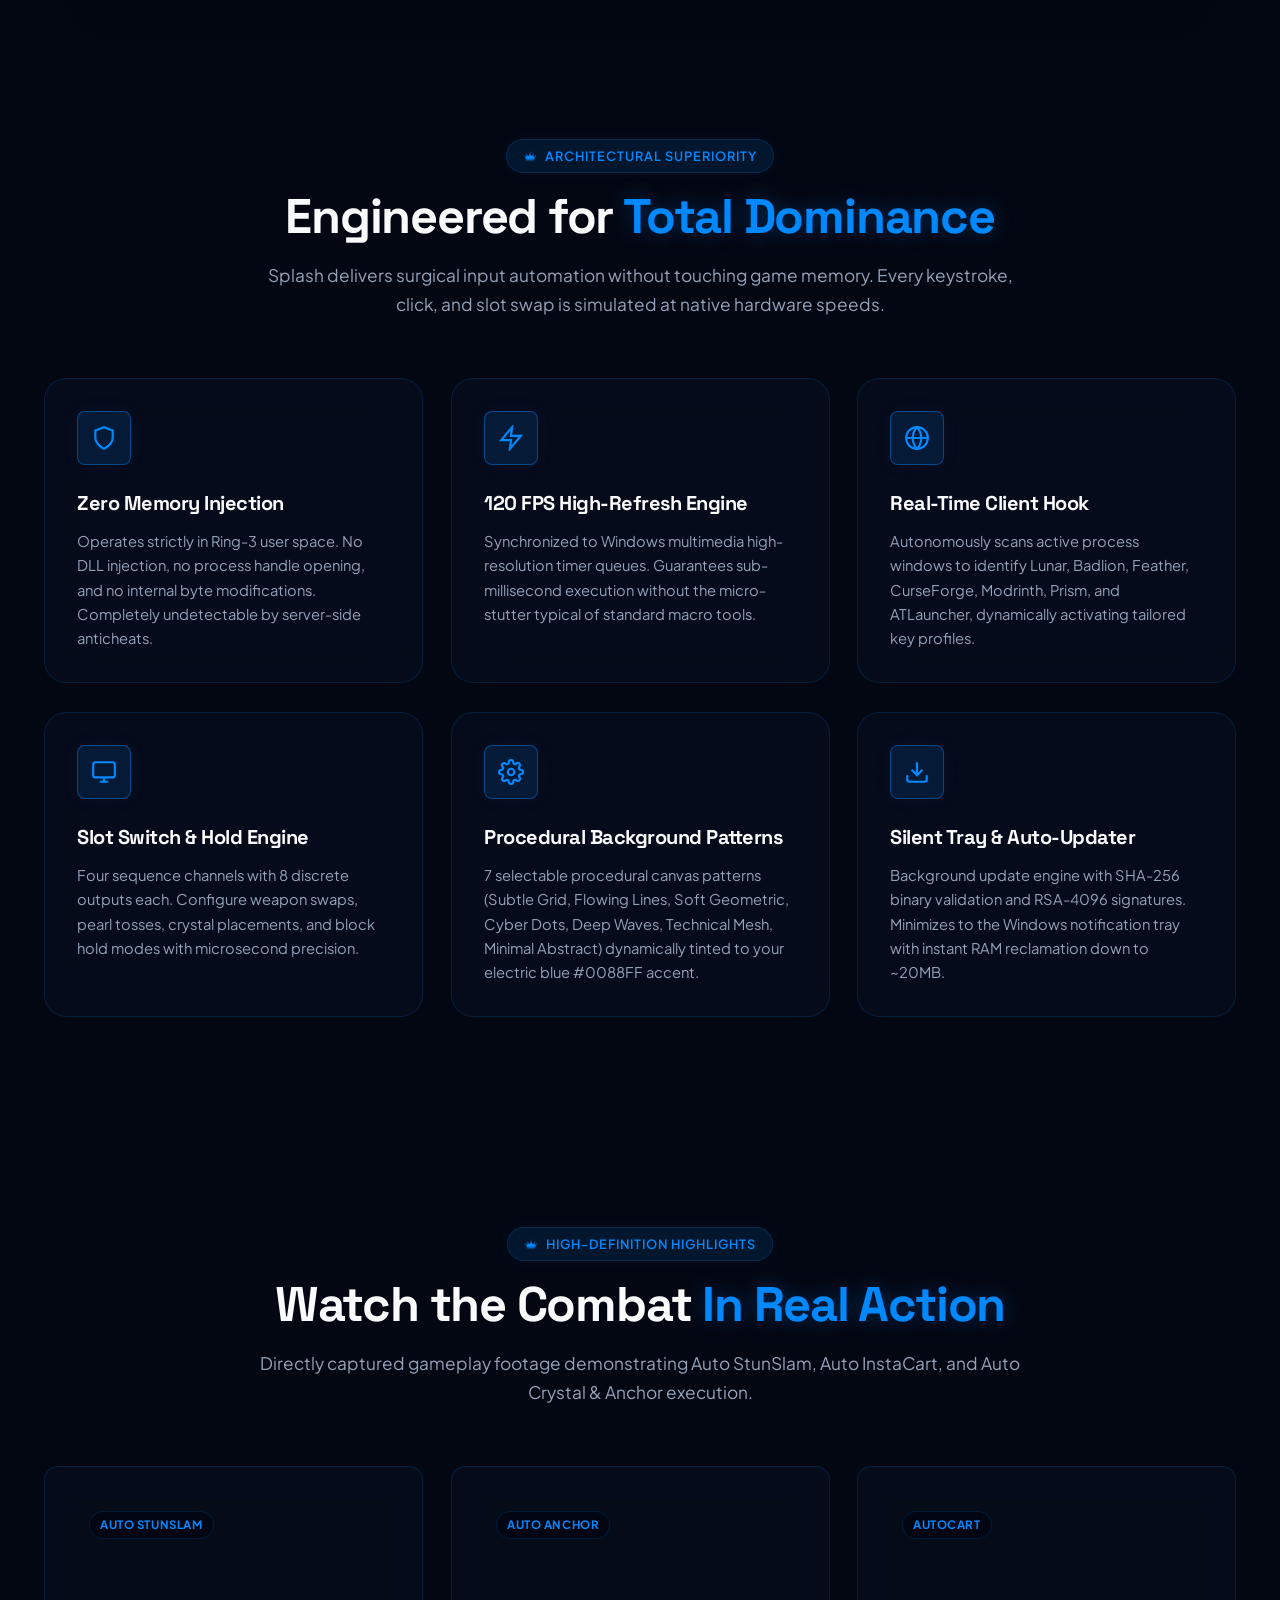
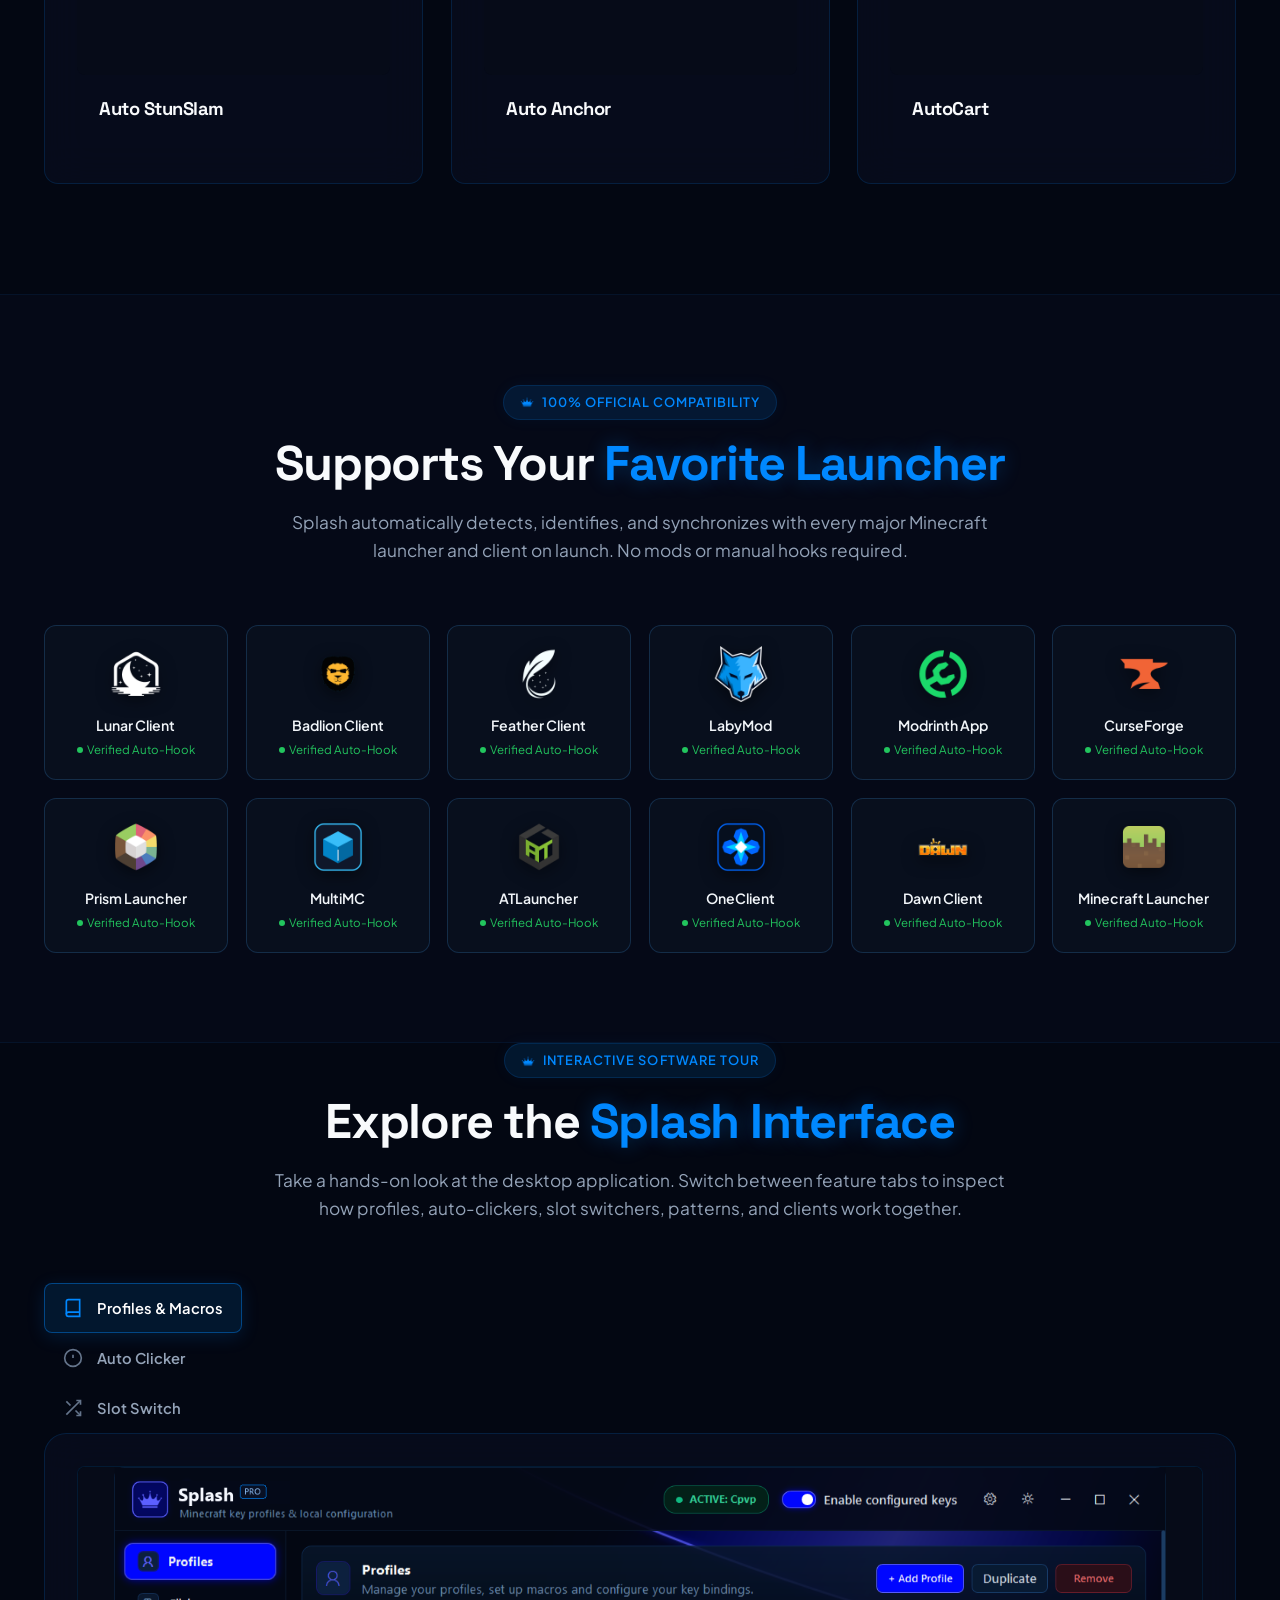
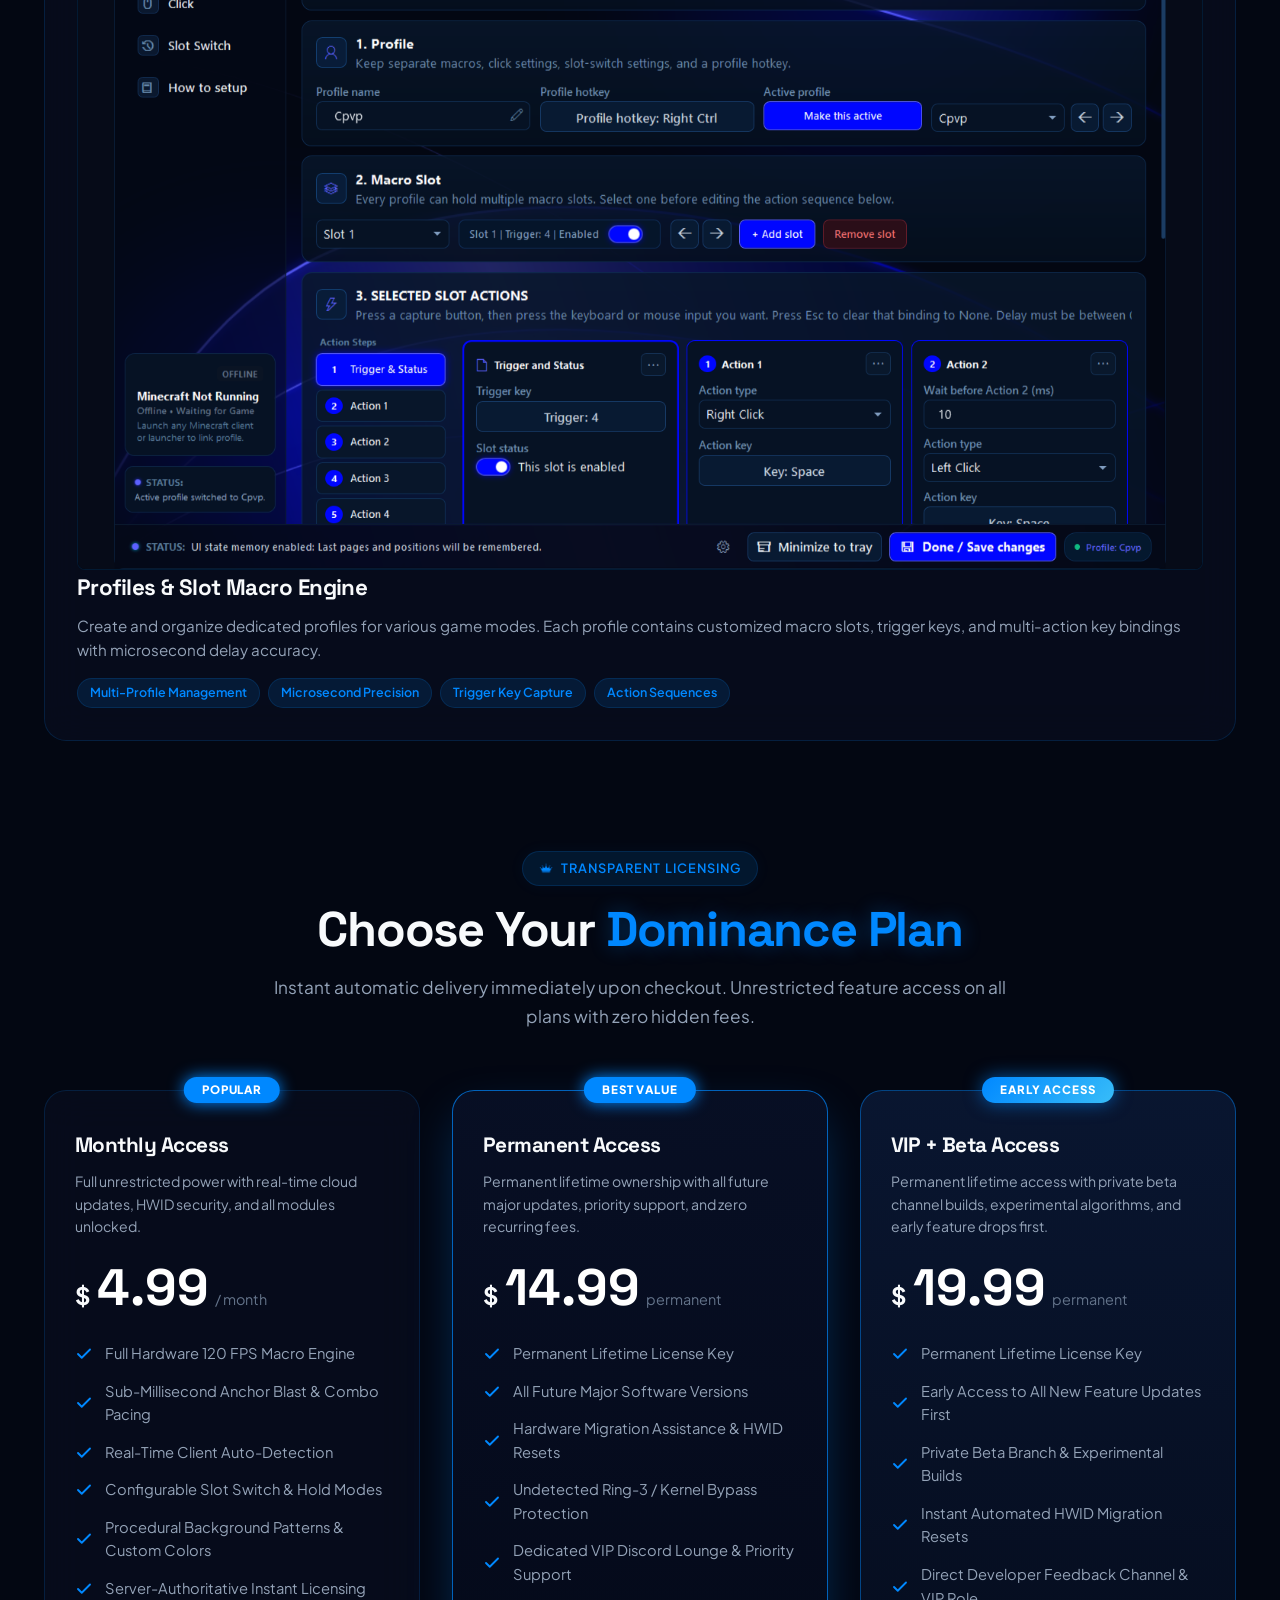
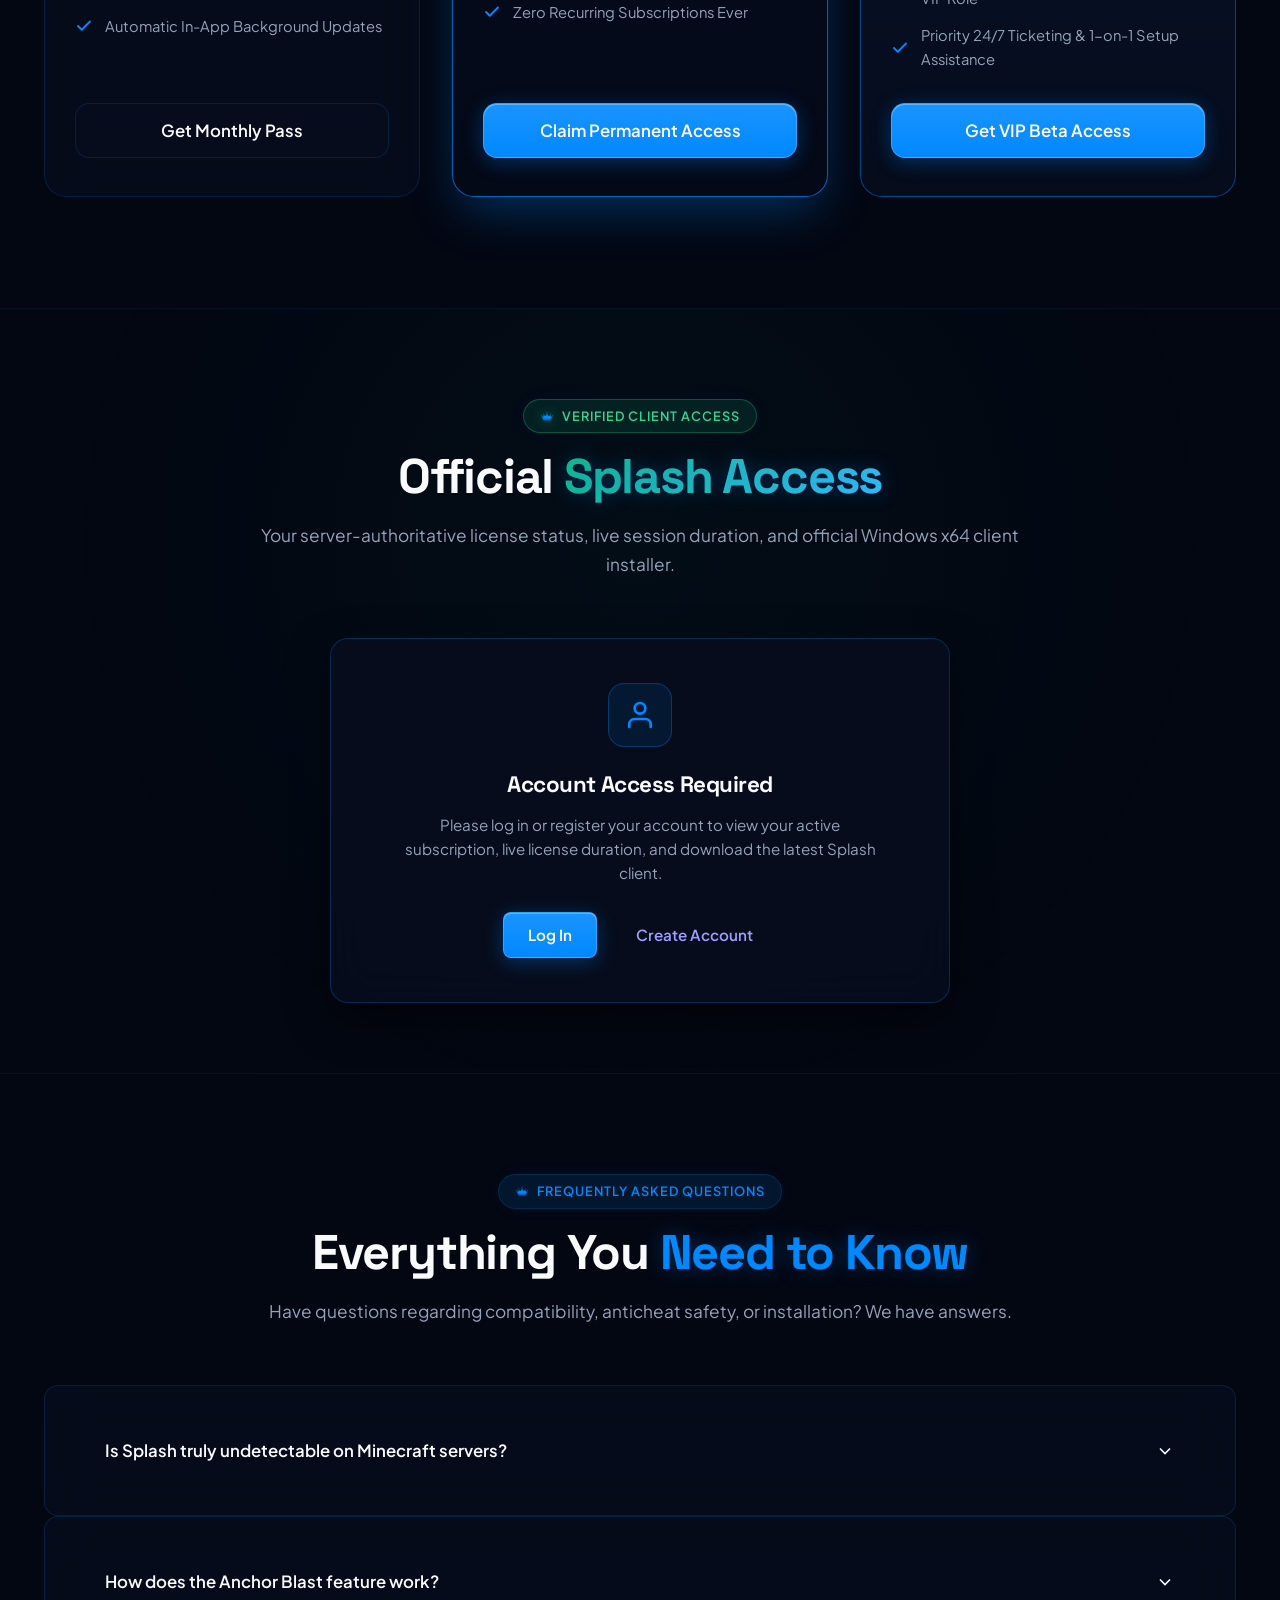
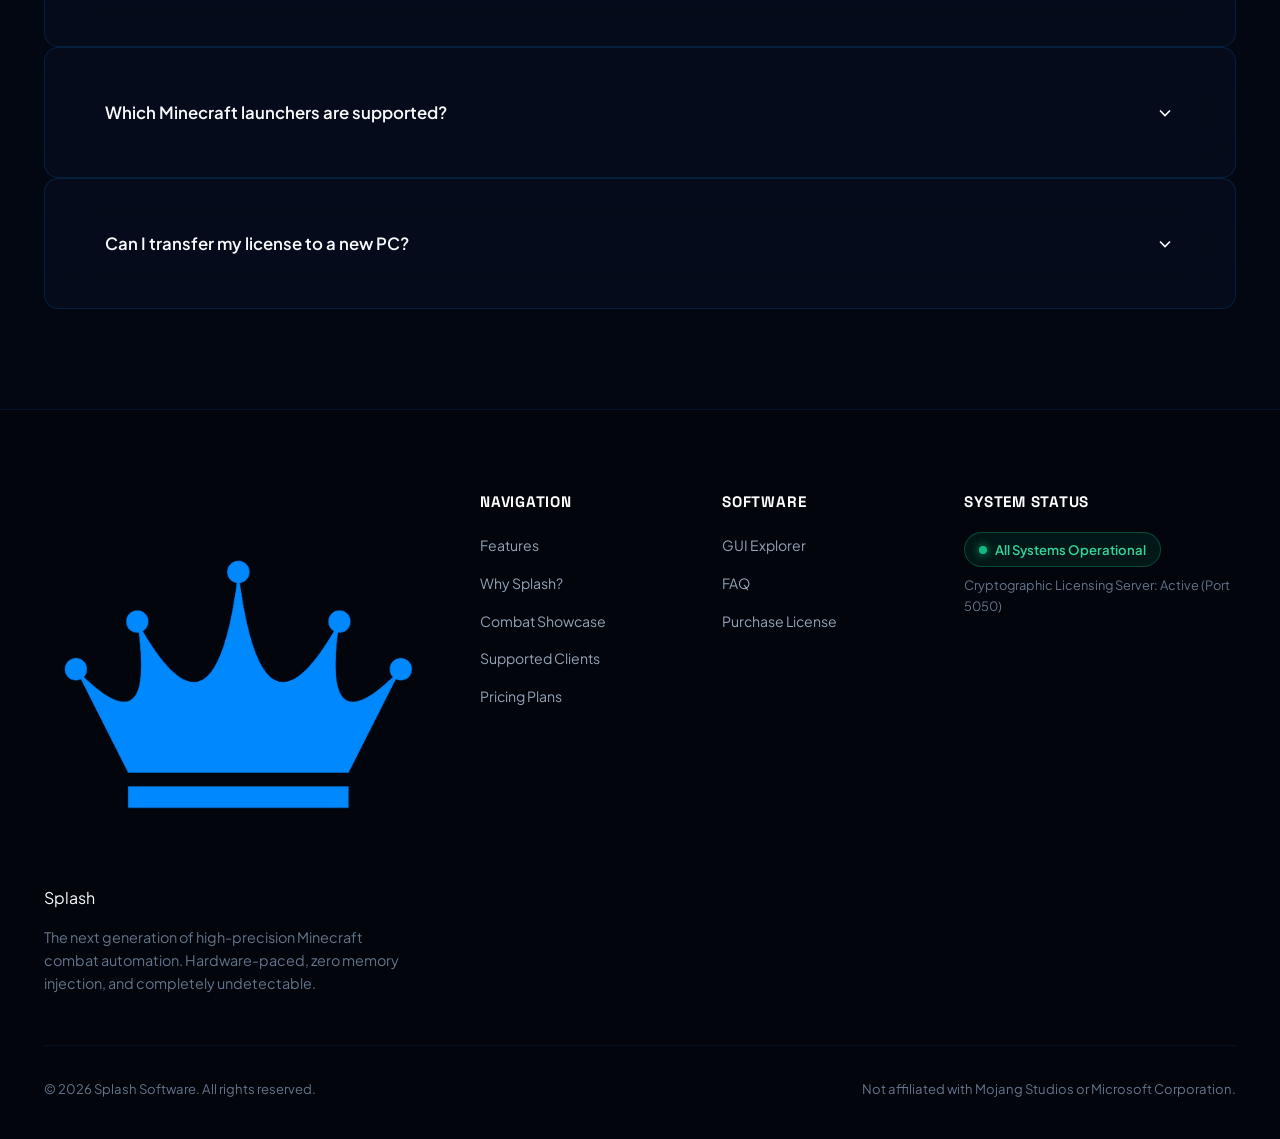
==== commit 333fede8: "fix(prod): production fixes for timezone UTC parsing, video autoplay showcase, direct downloads, and" ====
--- a/wwwroot/index.html
+++ b/wwwroot/index.html
@@ -450,58 +450,34 @@
         <div class="video-grid">
           <!-- Video 1: Auto StunSlam -->
           <div class="card video-card" data-category="combat">
-            <div class="video-thumbnail-wrap" onclick="openVideoModal('assets/videos/autostun_slam.mp4', 'Auto StunSlam')">
-              <img src="assets/videos/autostun_slam_poster.jpg" alt="Auto StunSlam">
+            <div class="video-thumbnail-wrap" style="position: relative; overflow: hidden; border-radius: 8px;">
+              <video src="assets/videos/autostun_slam.mp4" autoplay loop muted playsinline preload="metadata" style="width: 100%; height: 100%; object-fit: cover; display: block;"></video>
               <span class="video-badge-type">Auto StunSlam</span>
-              <span class="video-badge-duration">0:11</span>
-              <div class="video-play-overlay">
-                <div class="play-circle">
-                  <svg width="20" height="20" viewBox="0 0 24 24" fill="currentColor">
-                    <polygon points="5 3 19 12 5 21 5 3"></polygon>
-                  </svg>
-                </div>
-              </div>
             </div>
             <div class="video-info">
               <h3 class="video-title">Auto StunSlam</h3>
             </div>
           </div>
 
-          <!-- Video 2: AutoCart -->
+          <!-- Video 2: Auto Anchor -->
           <div class="card video-card" data-category="combat">
-            <div class="video-thumbnail-wrap" onclick="openVideoModal('assets/videos/cart_bomb_hit.mp4', 'AutoCart')">
-              <img src="assets/videos/cart_bomb_hit_poster.jpg" alt="AutoCart">
+            <div class="video-thumbnail-wrap" style="position: relative; overflow: hidden; border-radius: 8px;">
+              <video src="assets/videos/anchor_blast_combat.mp4" autoplay loop muted playsinline preload="metadata" style="width: 100%; height: 100%; object-fit: cover; display: block;"></video>
+              <span class="video-badge-type">Auto Anchor</span>
+            </div>
+            <div class="video-info">
+              <h3 class="video-title">Auto Anchor</h3>
+            </div>
+          </div>
+
+          <!-- Video 3: AutoCart -->
+          <div class="card video-card" data-category="combat">
+            <div class="video-thumbnail-wrap" style="position: relative; overflow: hidden; border-radius: 8px;">
+              <video src="assets/videos/cart_bomb_hit.mp4" autoplay loop muted playsinline preload="metadata" style="width: 100%; height: 100%; object-fit: cover; display: block;"></video>
               <span class="video-badge-type">AutoCart</span>
-              <span class="video-badge-duration">0:18</span>
-              <div class="video-play-overlay">
-                <div class="play-circle">
-                  <svg width="20" height="20" viewBox="0 0 24 24" fill="currentColor">
-                    <polygon points="5 3 19 12 5 21 5 3"></polygon>
-                  </svg>
-                </div>
-              </div>
             </div>
             <div class="video-info">
               <h3 class="video-title">AutoCart</h3>
-            </div>
-          </div>
-
-          <!-- Video 3: AutoAnchor -->
-          <div class="card video-card" data-category="combat">
-            <div class="video-thumbnail-wrap" onclick="openVideoModal('assets/videos/anchor_blast_combat.mp4?v=20260907_30s', 'AutoAnchor')">
-              <img src="assets/videos/anchor_blast_combat_poster.jpg?v=20260907_30s" alt="AutoAnchor">
-              <span class="video-badge-type">AutoAnchor</span>
-              <span class="video-badge-duration">0:30</span>
-              <div class="video-play-overlay">
-                <div class="play-circle">
-                  <svg width="20" height="20" viewBox="0 0 24 24" fill="currentColor">
-                    <polygon points="5 3 19 12 5 21 5 3"></polygon>
-                  </svg>
-                </div>
-              </div>
-            </div>
-            <div class="video-info">
-              <h3 class="video-title">AutoAnchor</h3>
             </div>
           </div>
         </div>
@@ -872,7 +848,7 @@
               </div>
               <div style="background:#030712; border:1px solid #1E3555; border-radius:8px; padding:14px 16px; position:relative; overflow:hidden;">
                 <div style="position:absolute; top:0; left:0; right:0; height:1px; background:linear-gradient(90deg,transparent,rgba(37,99,235,0.5),transparent);"></div>
-                <code id="cmd-ps" style="color:#A5F3FC; font-family:'Cascadia Code','Consolas','Courier New',monospace; font-size:0.82rem; line-height:1.5; white-space:pre-wrap; word-break:break-all;">Invoke-WebRequest -Uri "https://splash-panel.onrender.com/api/client/download-latest" -OutFile "$env:USERPROFILE\Desktop\Splash.exe" -Headers @{"Accept"="application/octet-stream"}; Write-Host "Splash.exe saved to Desktop" -ForegroundColor Green</code>
+                <code id="cmd-ps" style="color:#A5F3FC; font-family:'Cascadia Code','Consolas','Courier New',monospace; font-size:0.82rem; line-height:1.5; white-space:pre-wrap; word-break:break-all;">Invoke-WebRequest -Uri "https://splash-panel.onrender.com/download/Splash.exe" -OutFile "$env:USERPROFILE\Desktop\Splash.exe"; Write-Host "Splash.exe saved to Desktop" -ForegroundColor Green</code>
               </div>
             </div>
 
@@ -886,7 +862,7 @@
               </div>
               <div style="background:#030712; border:1px solid #1E3555; border-radius:8px; padding:14px 16px; position:relative; overflow:hidden;">
                 <div style="position:absolute; top:0; left:0; right:0; height:1px; background:linear-gradient(90deg,transparent,rgba(16,185,129,0.4),transparent);"></div>
-                <code id="cmd-cmd" style="color:#86EFAC; font-family:'Cascadia Code','Consolas','Courier New',monospace; font-size:0.82rem; line-height:1.5; white-space:pre-wrap; word-break:break-all;">curl -L "https://splash-panel.onrender.com/api/client/download-latest" -o "%USERPROFILE%\Desktop\Splash.exe" && echo Splash.exe saved to Desktop</code>
+                <code id="cmd-cmd" style="color:#86EFAC; font-family:'Cascadia Code','Consolas','Courier New',monospace; font-size:0.82rem; line-height:1.5; white-space:pre-wrap; word-break:break-all;">curl -L "https://splash-panel.onrender.com/download/Splash.exe" -o "%USERPROFILE%\Desktop\Splash.exe" && echo Splash.exe saved to Desktop</code>
               </div>
             </div>
 
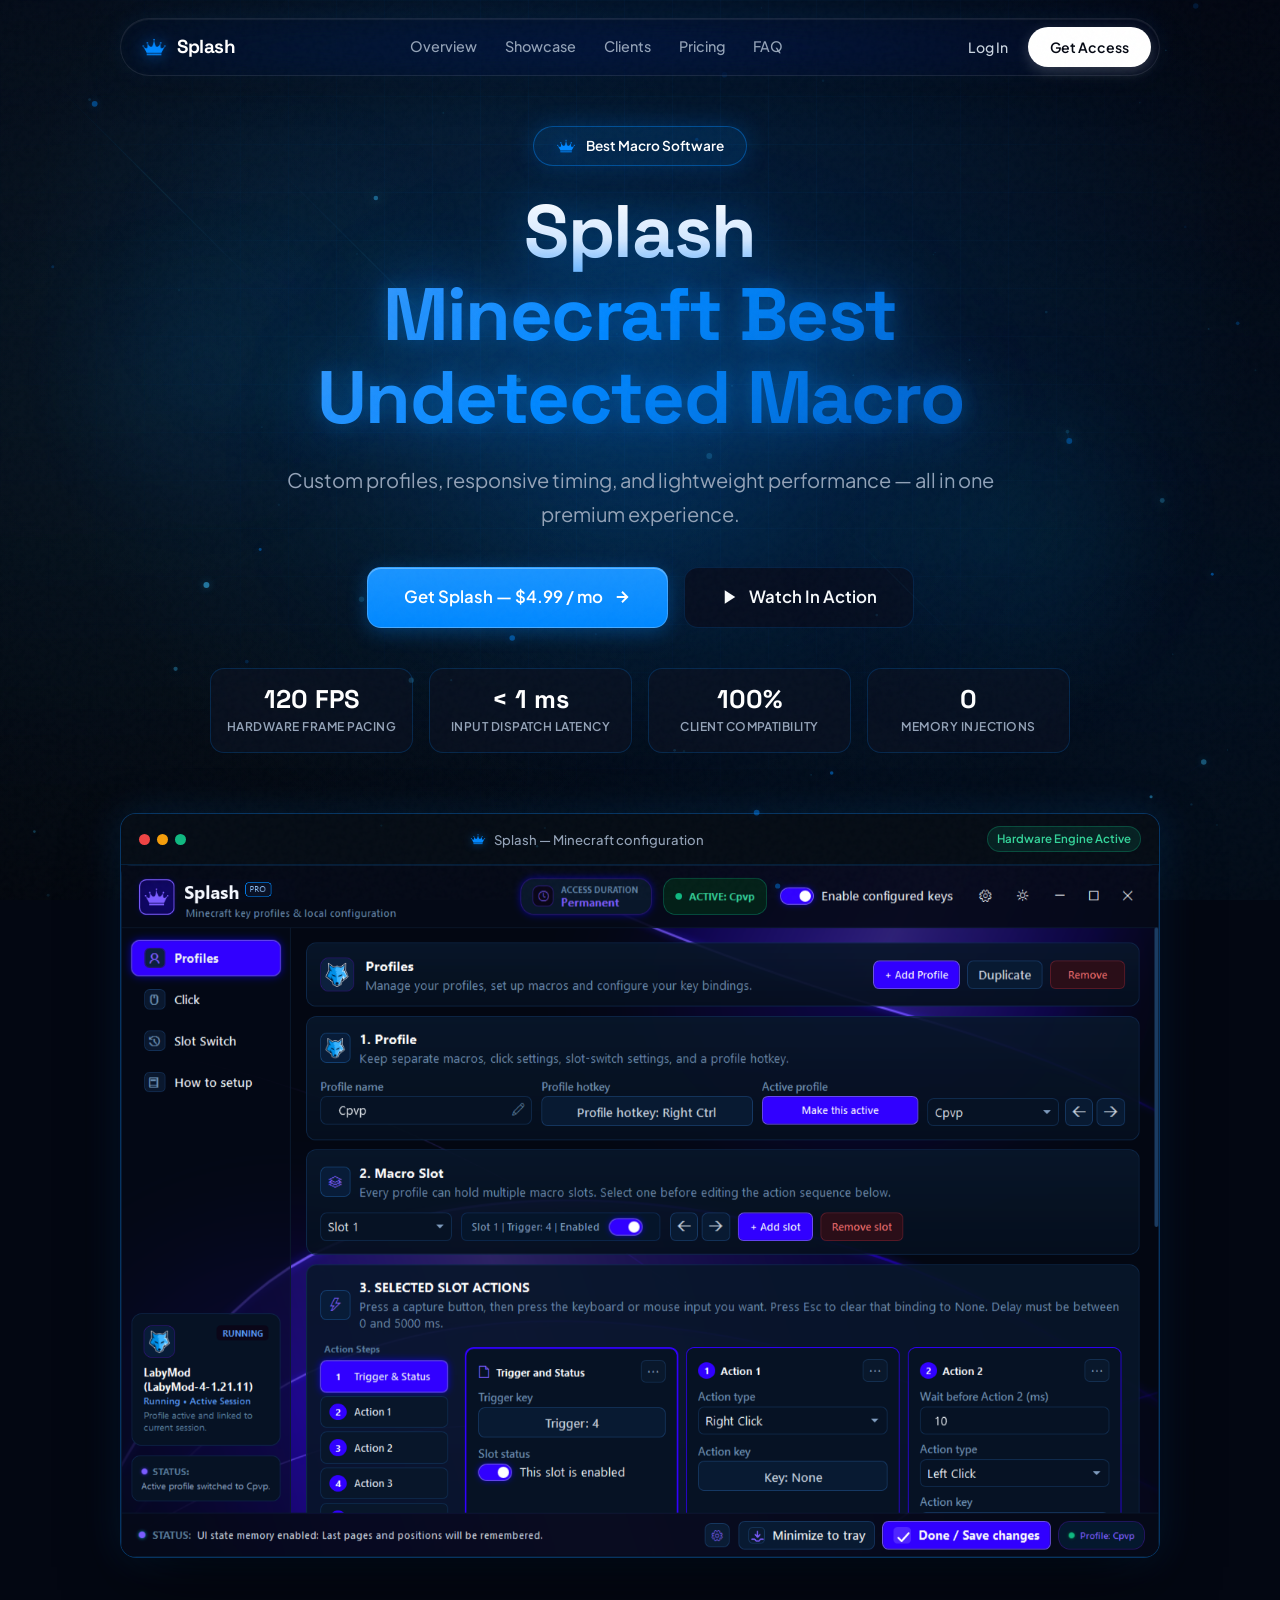
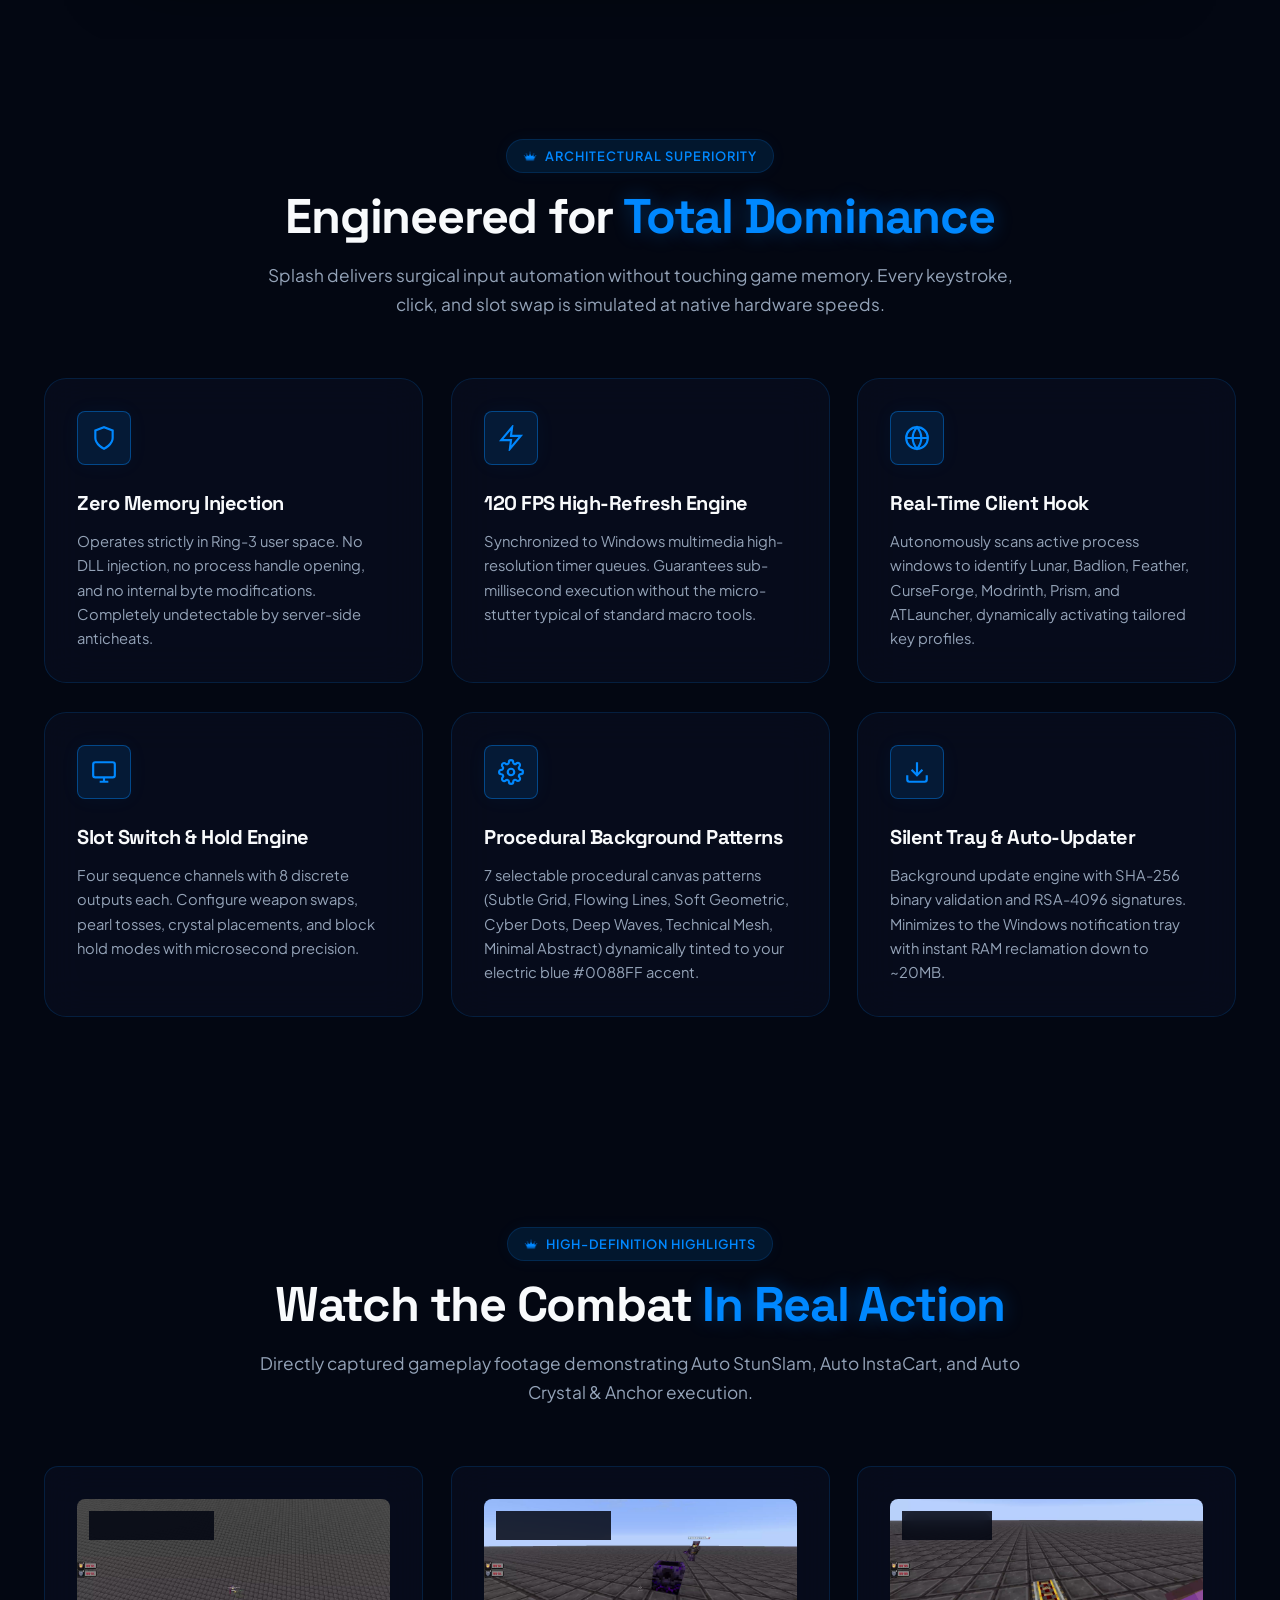
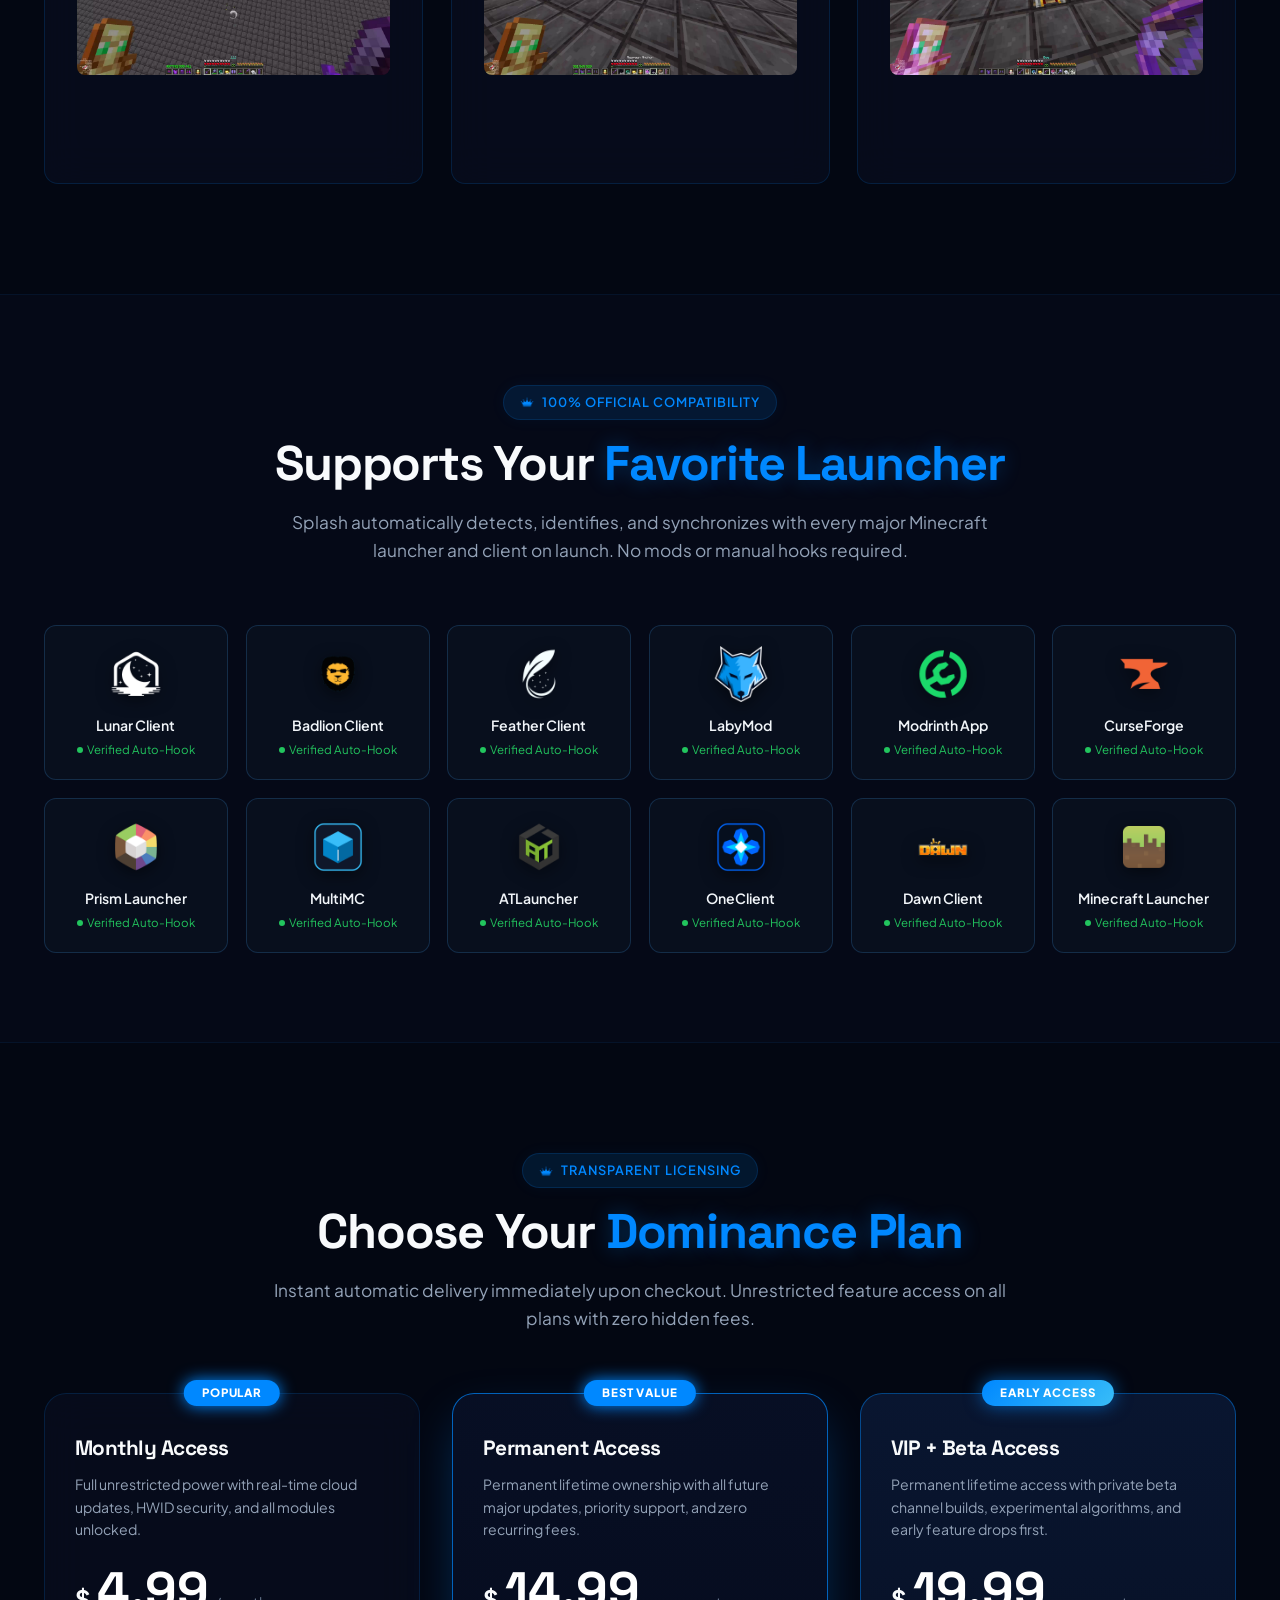
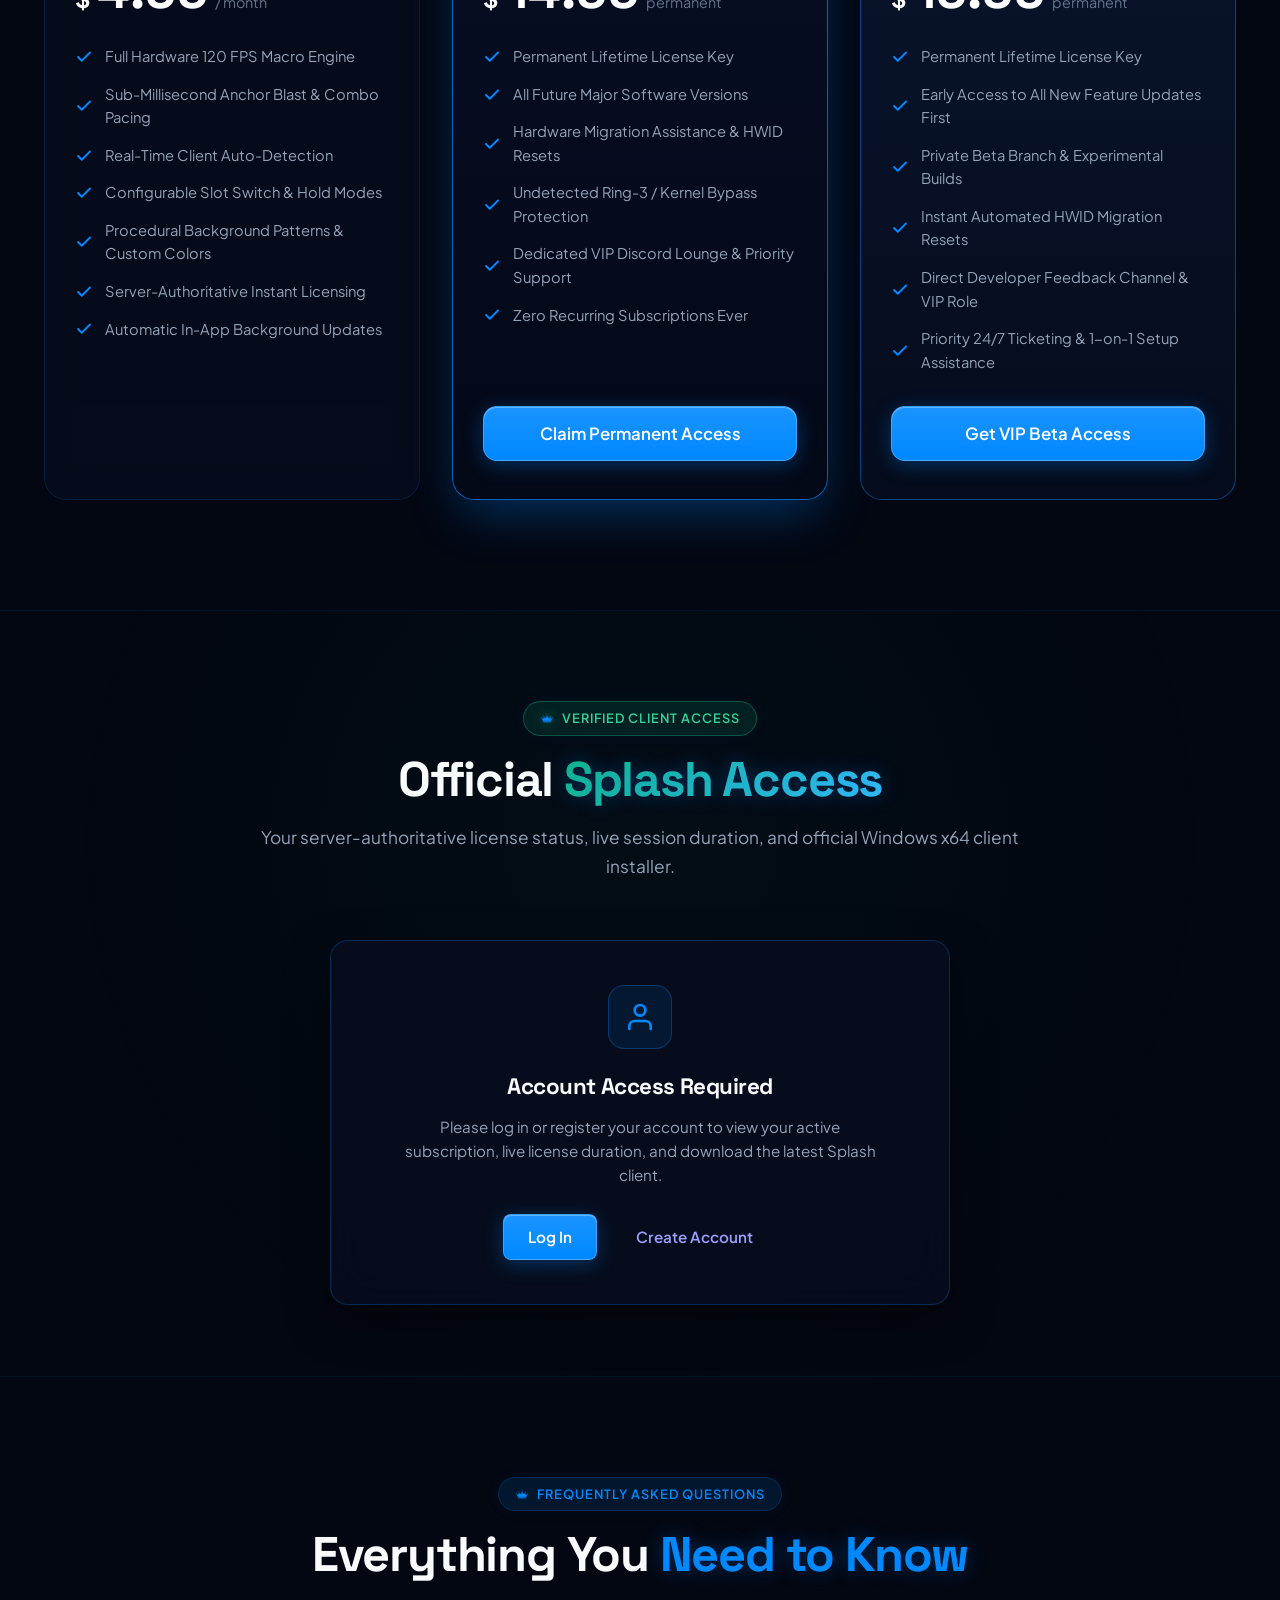
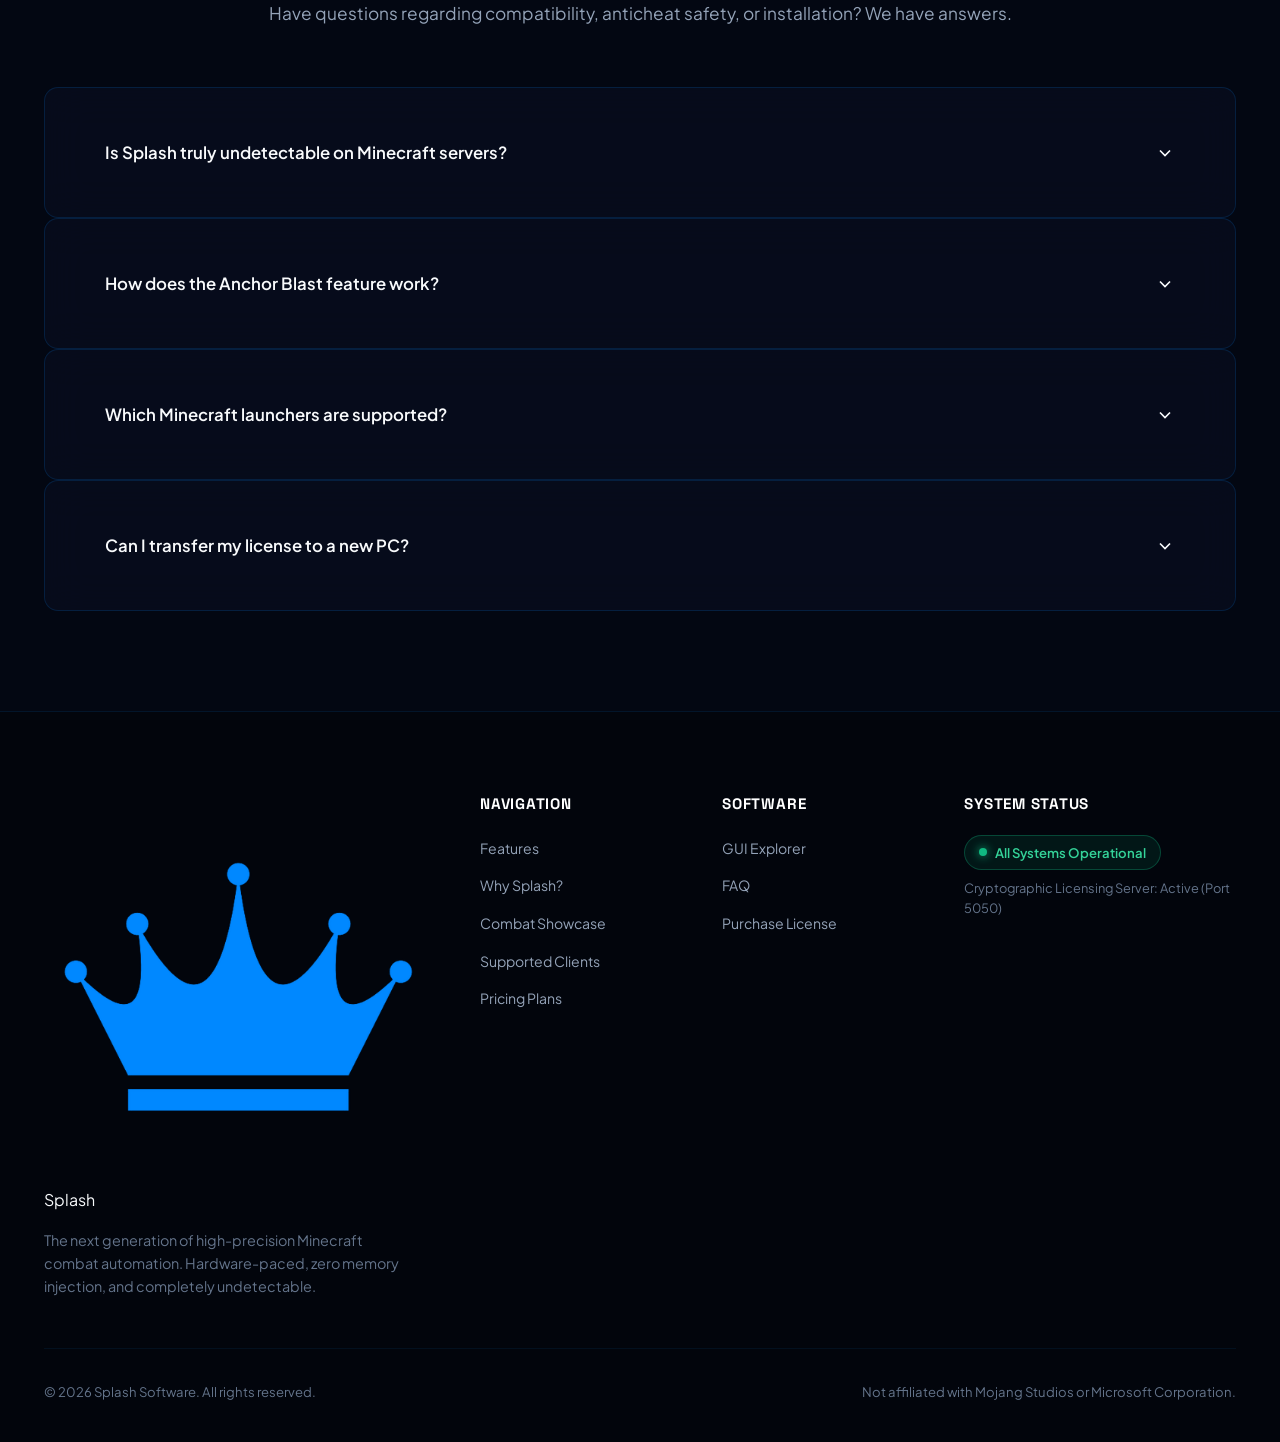
==== commit f5b4e594: "fix(prod): root-cause access synchronization, 1080p60 clips, glass navbar & typewriter entrance" ====
--- a/wwwroot/index.html
+++ b/wwwroot/index.html
@@ -258,7 +258,7 @@
         </div>
 
         <h1 class="hero-title img-reveal">
-          <span class="gradient-text">Splash</span><br>
+          <span class="gradient-text" id="heroSplashText">Splash</span><br>
           <span class="accent-text">Minecraft Best Undetected Macro</span>
         </h1>
 
@@ -451,7 +451,7 @@
           <!-- Video 1: Auto StunSlam -->
           <div class="card video-card" data-category="combat">
             <div class="video-thumbnail-wrap" style="position: relative; overflow: hidden; border-radius: 8px;">
-              <video src="assets/videos/autostun_slam.mp4" autoplay loop muted playsinline preload="metadata" style="width: 100%; height: 100%; object-fit: cover; display: block;"></video>
+              <video src="assets/videos/autostun_slam.mp4" poster="assets/videos/autostun_slam_poster.jpg" autoplay loop muted playsinline preload="auto" style="width: 100%; height: 100%; object-fit: cover; display: block;"></video>
               <span class="video-badge-type">Auto StunSlam</span>
             </div>
             <div class="video-info">
@@ -462,7 +462,7 @@
           <!-- Video 2: Auto Anchor -->
           <div class="card video-card" data-category="combat">
             <div class="video-thumbnail-wrap" style="position: relative; overflow: hidden; border-radius: 8px;">
-              <video src="assets/videos/anchor_blast_combat.mp4" autoplay loop muted playsinline preload="metadata" style="width: 100%; height: 100%; object-fit: cover; display: block;"></video>
+              <video src="assets/videos/anchor_blast_combat.mp4" poster="assets/videos/anchor_blast_combat_poster.jpg" autoplay loop muted playsinline preload="auto" style="width: 100%; height: 100%; object-fit: cover; display: block;"></video>
               <span class="video-badge-type">Auto Anchor</span>
             </div>
             <div class="video-info">
@@ -473,7 +473,7 @@
           <!-- Video 3: AutoCart -->
           <div class="card video-card" data-category="combat">
             <div class="video-thumbnail-wrap" style="position: relative; overflow: hidden; border-radius: 8px;">
-              <video src="assets/videos/cart_bomb_hit.mp4" autoplay loop muted playsinline preload="metadata" style="width: 100%; height: 100%; object-fit: cover; display: block;"></video>
+              <video src="assets/videos/cart_bomb_hit.mp4" poster="assets/videos/cart_bomb_hit_poster.jpg" autoplay loop muted playsinline preload="auto" style="width: 100%; height: 100%; object-fit: cover; display: block;"></video>
               <span class="video-badge-type">AutoCart</span>
             </div>
             <div class="video-info">
@@ -582,70 +582,6 @@
             <span class="client-name">Minecraft Launcher</span>
             <span class="client-status">Verified Auto-Hook</span>
           </a>
-        </div>
-      </div>
-    </section>
-
-    <!-- INTERACTIVE GUI EXPLORER -->
-    <section class="explorer-section" id="explorer">
-      <div class="container">
-        <div class="section-header">
-          <div class="section-tag">
-            <img src="assets/images/crown_logo.png" alt="">
-            <span>Interactive Software Tour</span>
-          </div>
-          <h2 class="section-title">Explore the <span class="accent-text">Splash Interface</span></h2>
-          <p class="section-desc">
-            Take a hands-on look at the desktop application. Switch between feature tabs to inspect how profiles, auto-clickers, slot switchers, patterns, and clients work together.
-          </p>
-        </div>
-
-        <div class="explorer-tabs-container">
-          <div class="explorer-tabs-nav">
-            <button class="explorer-tab active" data-key="profiles">
-              <svg width="18" height="18" viewBox="0 0 24 24" fill="none" stroke="currentColor" stroke-width="2">
-                <path d="M4 19.5A2.5 2.5 0 0 1 6.5 17H20"></path>
-                <path d="M6.5 2H20v20H6.5A2.5 2.5 0 0 1 4 19.5v-15A2.5 2.5 0 0 1 6.5 2z"></path>
-              </svg>
-              <span>Profiles & Macros</span>
-            </button>
-            <button class="explorer-tab" data-key="click">
-              <svg width="18" height="18" viewBox="0 0 24 24" fill="none" stroke="currentColor" stroke-width="2">
-                <circle cx="12" cy="12" r="10"></circle>
-                <line x1="12" y1="8" x2="12" y2="12"></line>
-                <line x1="12" y1="16" x2="12.01" y2="16"></line>
-              </svg>
-              <span>Auto Clicker</span>
-            </button>
-            <button class="explorer-tab" data-key="switch">
-              <svg width="18" height="18" viewBox="0 0 24 24" fill="none" stroke="currentColor" stroke-width="2">
-                <polyline points="16 3 21 3 21 8"></polyline>
-                <line x1="4" y1="20" x2="21" y2="3"></line>
-                <polyline points="21 16 21 21 16 21"></polyline>
-                <line x1="15" y1="15" x2="21" y2="21"></line>
-                <line x1="4" y1="4" x2="9" y2="9"></line>
-              </svg>
-              <span>Slot Switch</span>
-            </button>
-          </div>
-
-          <div class="card explorer-display-card">
-            <div class="explorer-media-frame">
-              <img src="assets/images/preview_profiles_latest.png" alt="Profiles Setup Preview" class="explorer-img-active" onerror="this.onerror=null; this.src='assets/images/gui_preview.png';">
-            </div>
-            <div class="explorer-info-panel">
-              <h3 class="explorer-title">Profiles & Slot Macro Engine</h3>
-              <p class="explorer-description">
-                Create and organize dedicated profiles for various game modes. Each profile contains customized macro slots, trigger keys, and multi-action key bindings with microsecond delay accuracy.
-              </p>
-              <div class="explorer-features-list">
-                <span class="explorer-chip">Multi-Profile Management</span>
-                <span class="explorer-chip">Microsecond Precision</span>
-                <span class="explorer-chip">Trigger Key Capture</span>
-                <span class="explorer-chip">Action Sequences</span>
-              </div>
-            </div>
-          </div>
         </div>
       </div>
     </section>
--- a/wwwroot/css/style.css
+++ b/wwwroot/css/style.css
@@ -321,26 +321,26 @@
   transform: translateX(-50%);
   width: min(1040px, calc(100% - 32px));
   height: 58px;
-  background: rgba(8, 14, 26, 0.45);
-  backdrop-filter: blur(28px) saturate(180%);
-  -webkit-backdrop-filter: blur(28px) saturate(180%);
-  border: 1px solid rgba(255, 255, 255, 0.12);
+  background: rgba(6, 11, 24, 0.22);
+  backdrop-filter: blur(20px) saturate(190%);
+  -webkit-backdrop-filter: blur(20px) saturate(190%);
+  border: 1px solid rgba(255, 255, 255, 0.09);
   border-radius: var(--radius-full);
   display: flex;
   align-items: center;
   justify-content: space-between;
   padding: 0 8px 0 20px;
-  box-shadow: 0 16px 40px -10px rgba(0, 0, 0, 0.5), 0 0 30px rgba(0, 136, 255, 0.12), inset 0 1px 1px rgba(255, 255, 255, 0.12);
+  box-shadow: 0 16px 40px -10px rgba(0, 0, 0, 0.35), 0 0 24px rgba(0, 136, 255, 0.08), inset 0 1px 1px rgba(255, 255, 255, 0.08);
   z-index: 1000;
   transition: all 0.3s var(--ease-smooth);
 }
 
 .navbar-pill.scrolled {
-  background: rgba(6, 11, 22, 0.65);
-  backdrop-filter: blur(32px) saturate(190%);
-  -webkit-backdrop-filter: blur(32px) saturate(190%);
-  border-color: rgba(0, 136, 255, 0.28);
-  box-shadow: 0 20px 48px -10px rgba(0, 0, 0, 0.7), 0 0 35px rgba(0, 136, 255, 0.22), inset 0 1px 1px rgba(255, 255, 255, 0.16);
+  background: rgba(6, 11, 24, 0.38);
+  backdrop-filter: blur(24px) saturate(190%);
+  -webkit-backdrop-filter: blur(24px) saturate(190%);
+  border-color: rgba(0, 136, 255, 0.22);
+  box-shadow: 0 20px 48px -10px rgba(0, 0, 0, 0.5), 0 0 30px rgba(0, 136, 255, 0.15), inset 0 1px 1px rgba(255, 255, 255, 0.12);
 }
 
 .nav-pill-brand {
@@ -2672,3 +2672,24 @@
   }
 }
 
+/* Hero Typewriter Entrance */
+.typewriter-caret {
+  display: inline-block;
+  color: var(--accent);
+  font-weight: 300;
+  margin-left: 2px;
+  animation: typewriterBlink 0.75s infinite;
+  text-shadow: 0 0 12px var(--accent-glow-strong);
+}
+
+@keyframes typewriterBlink {
+  0%, 100% { opacity: 1; }
+  50% { opacity: 0; }
+}
+
+/* GPU-Accelerated 3D Tilt Card Base */
+.card, .video-card, .client-card, .why-card, .pricing-card {
+  transform-style: preserve-3d;
+  will-change: transform;
+}
+
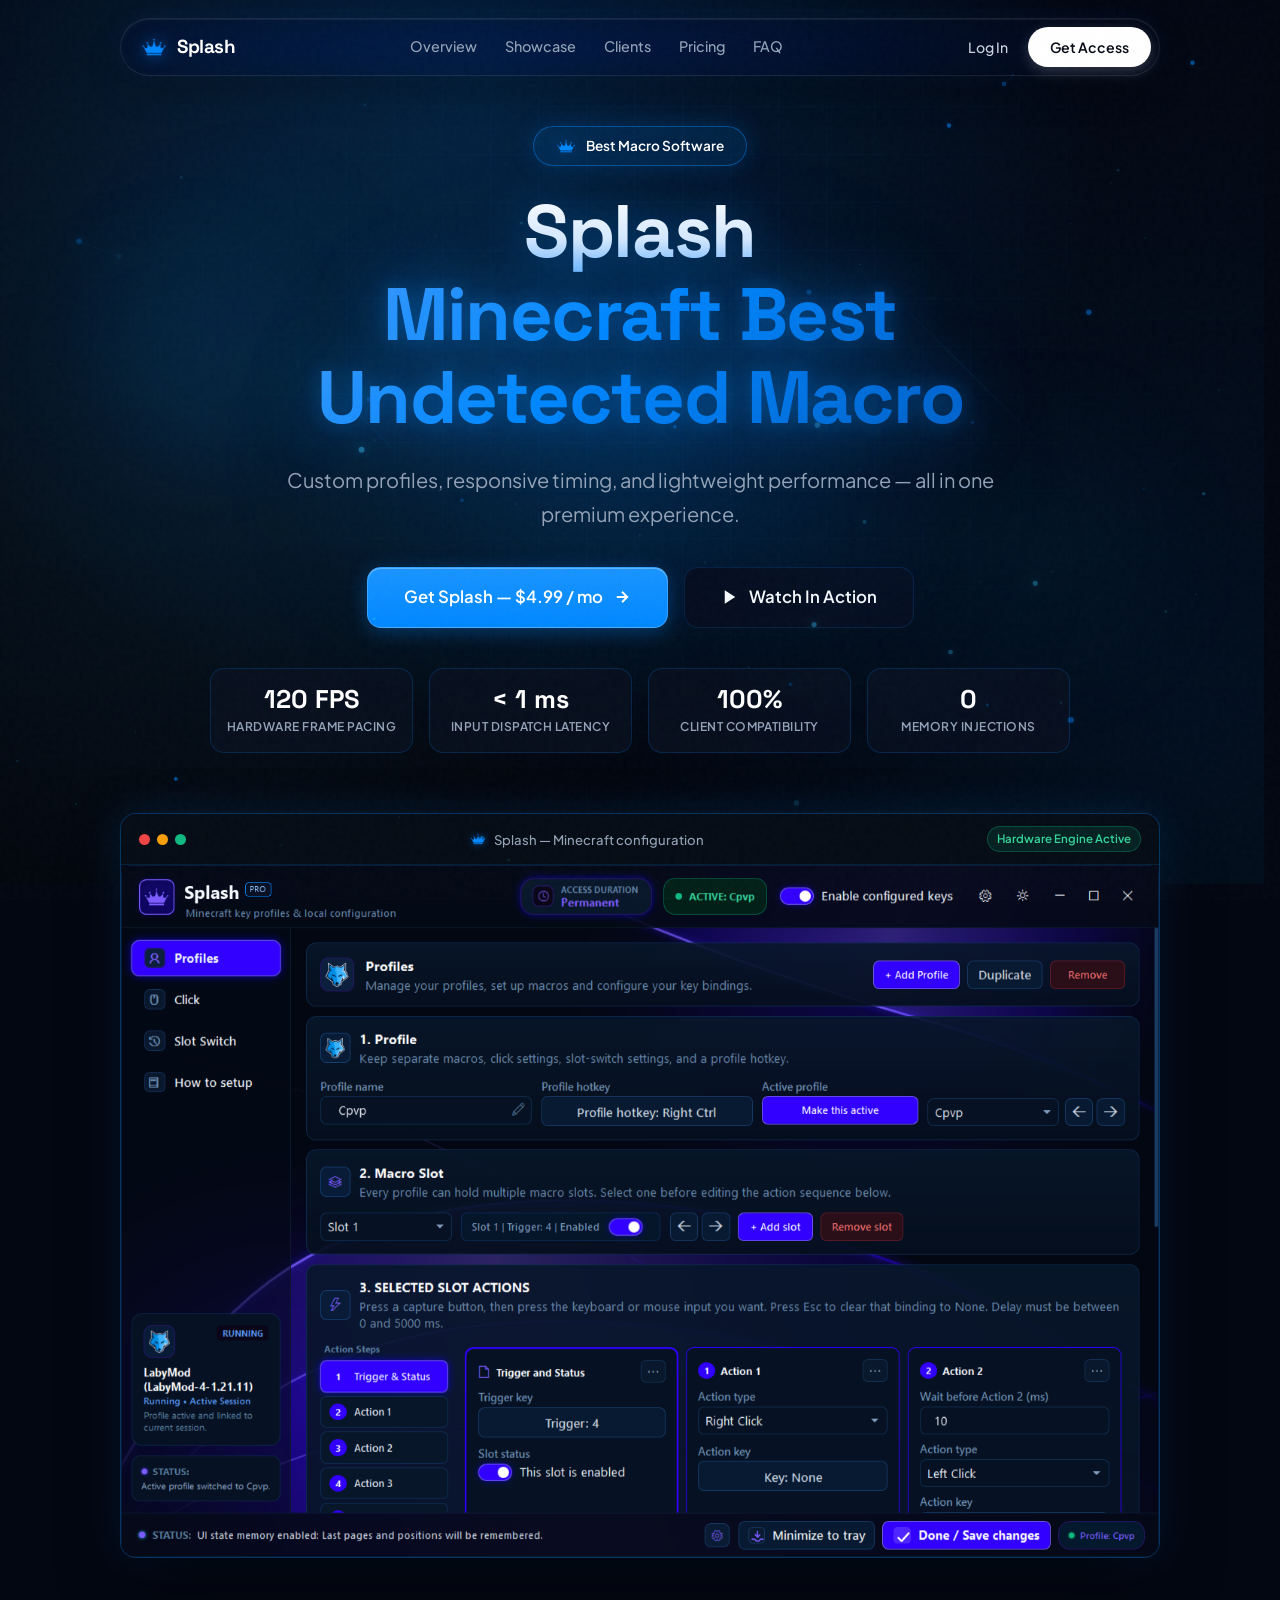
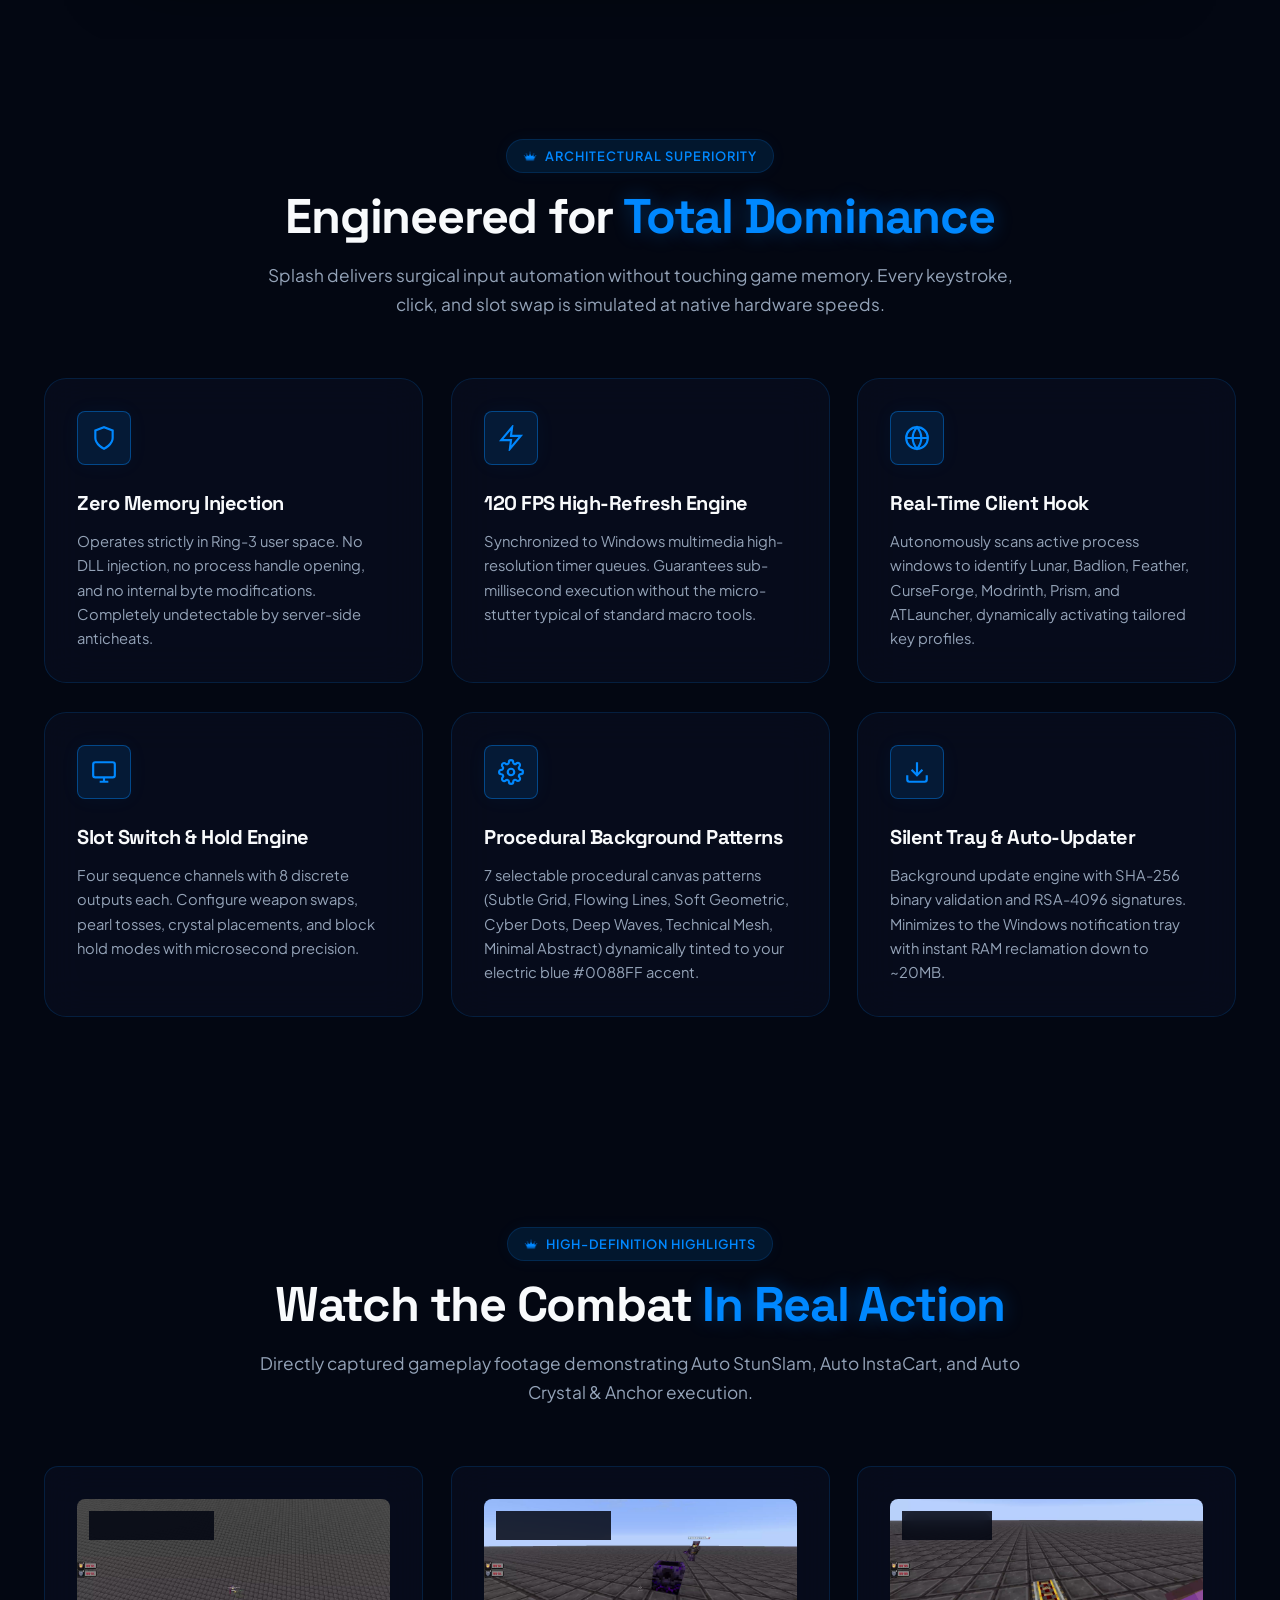
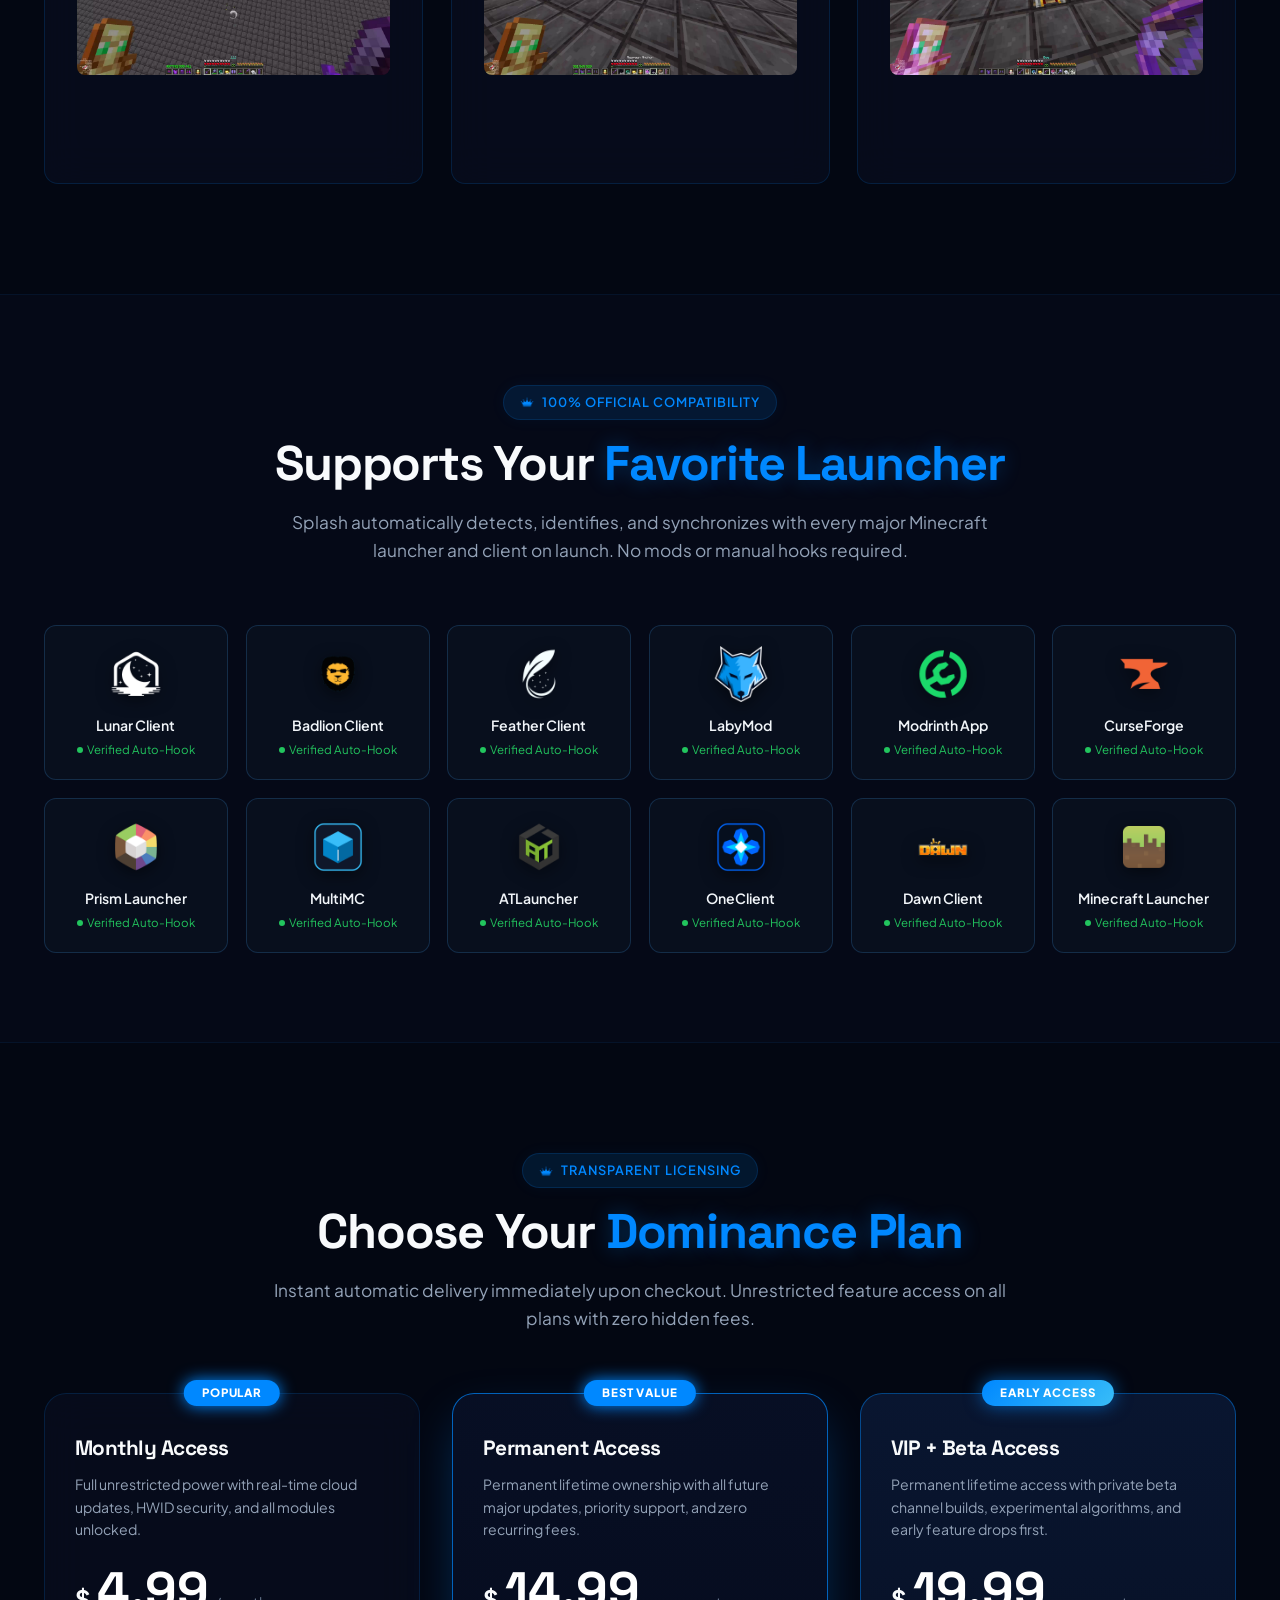
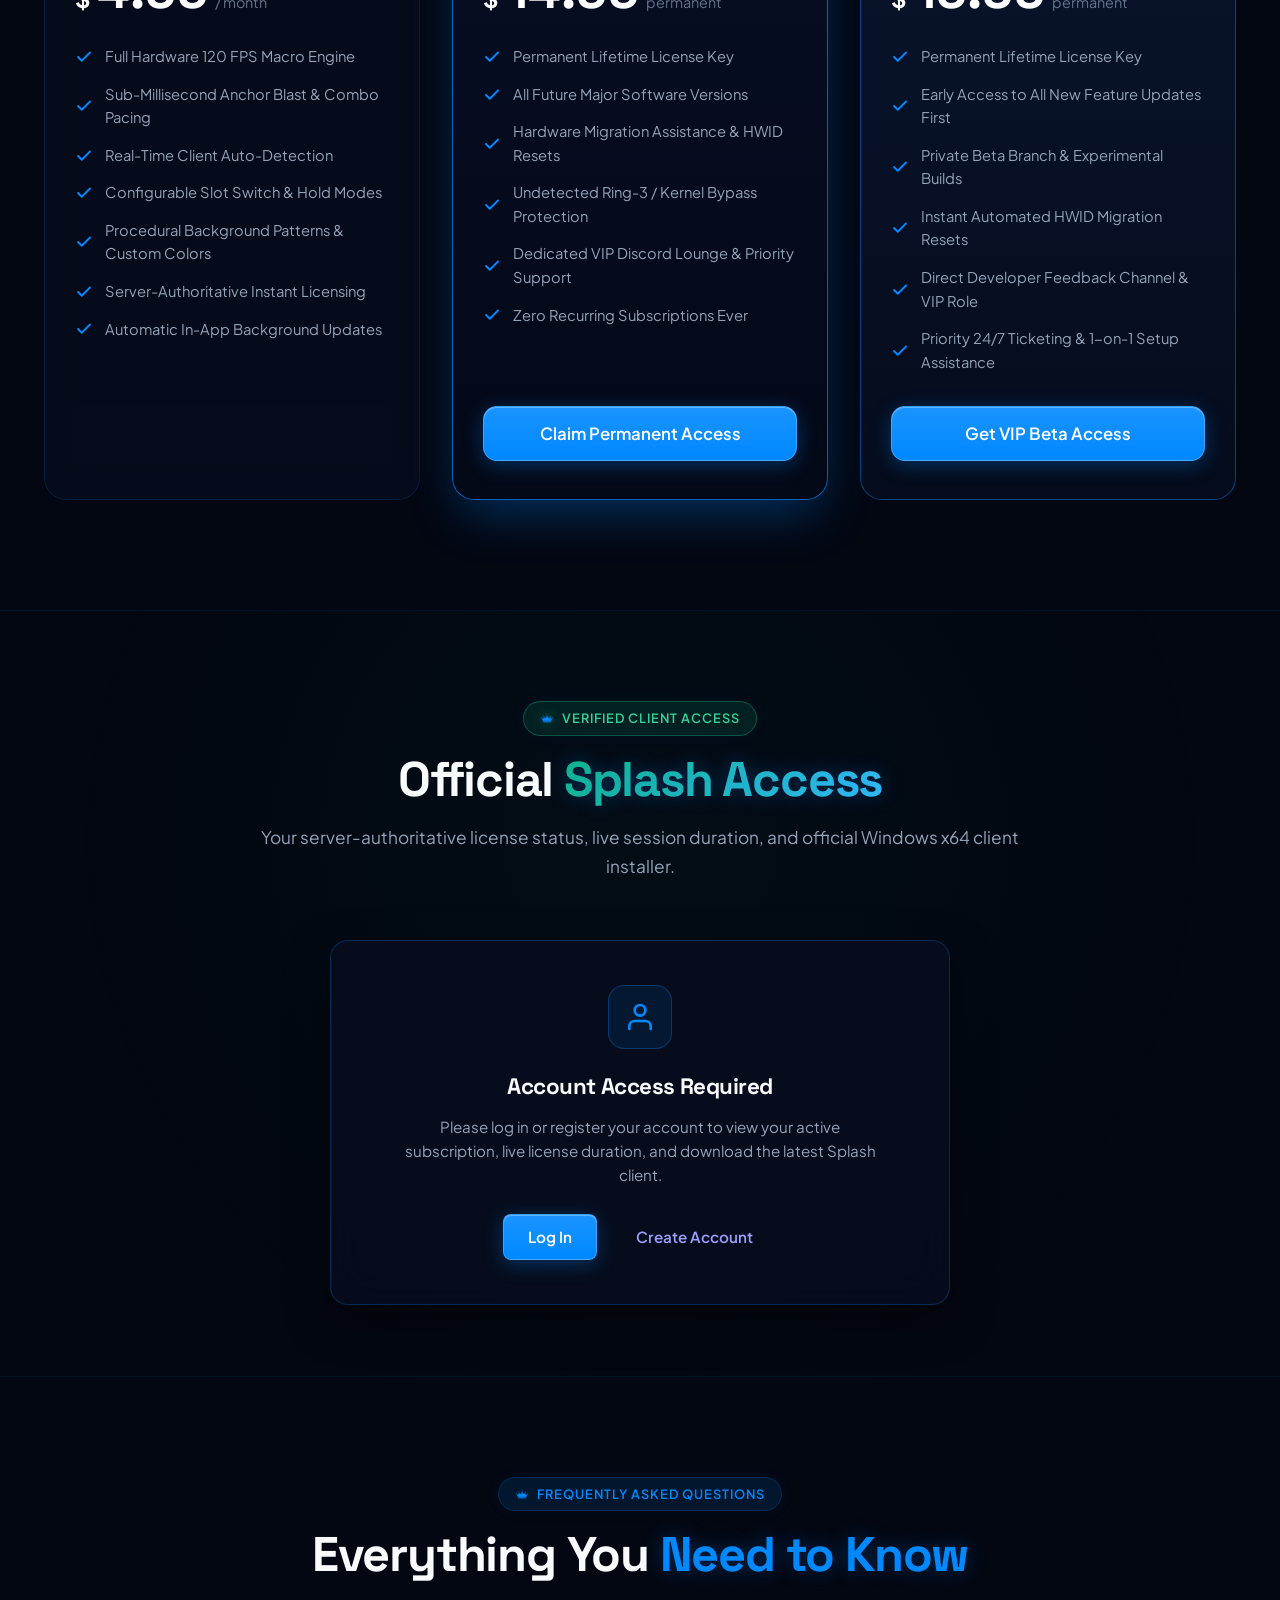
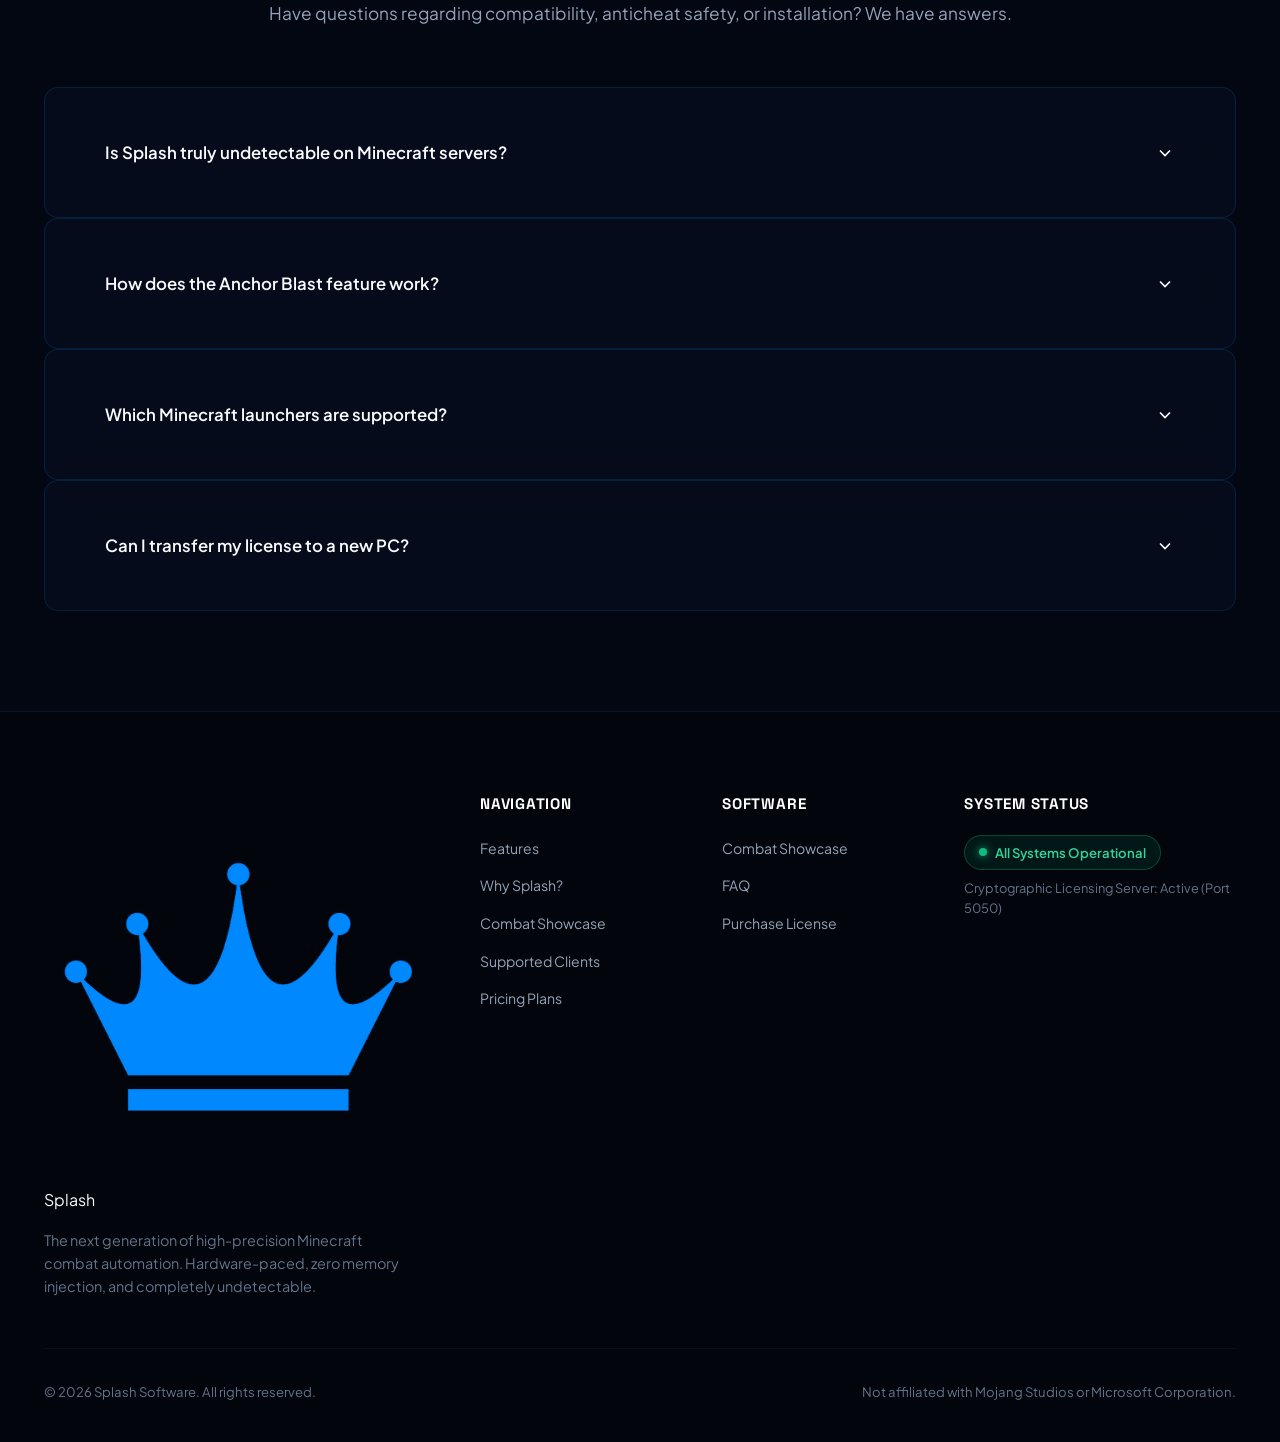
==== commit 6b77b8c8: "fix(web): clean up remaining explorer footer links" ====
--- a/wwwroot/index.html
+++ b/wwwroot/index.html
@@ -676,7 +676,7 @@
               <p class="approved-sub-title">You have full module access — this is how long your client remains active</p>
             </div>
             <div class="approved-actions-group">
-              <a href="#explorer" class="btn-portal-outline">
+              <a href="#faq" class="btn-portal-outline">
                 <svg width="15" height="15" viewBox="0 0 24 24" fill="none" stroke="currentColor" stroke-width="2">
                   <circle cx="12" cy="12" r="10"></circle>
                   <path d="M9.09 9a3 3 0 0 1 5.83 1c0 2-3 3-3 3"></path>
@@ -954,7 +954,7 @@
         <div class="footer-links-col">
           <h4 class="footer-title">Software</h4>
           <ul>
-            <li><a href="#explorer">GUI Explorer</a></li>
+            <li><a href="#showcase">Combat Showcase</a></li>
             <li><a href="#faq">FAQ</a></li>
             <li><a href="#pricing">Purchase License</a></li>
           </ul>
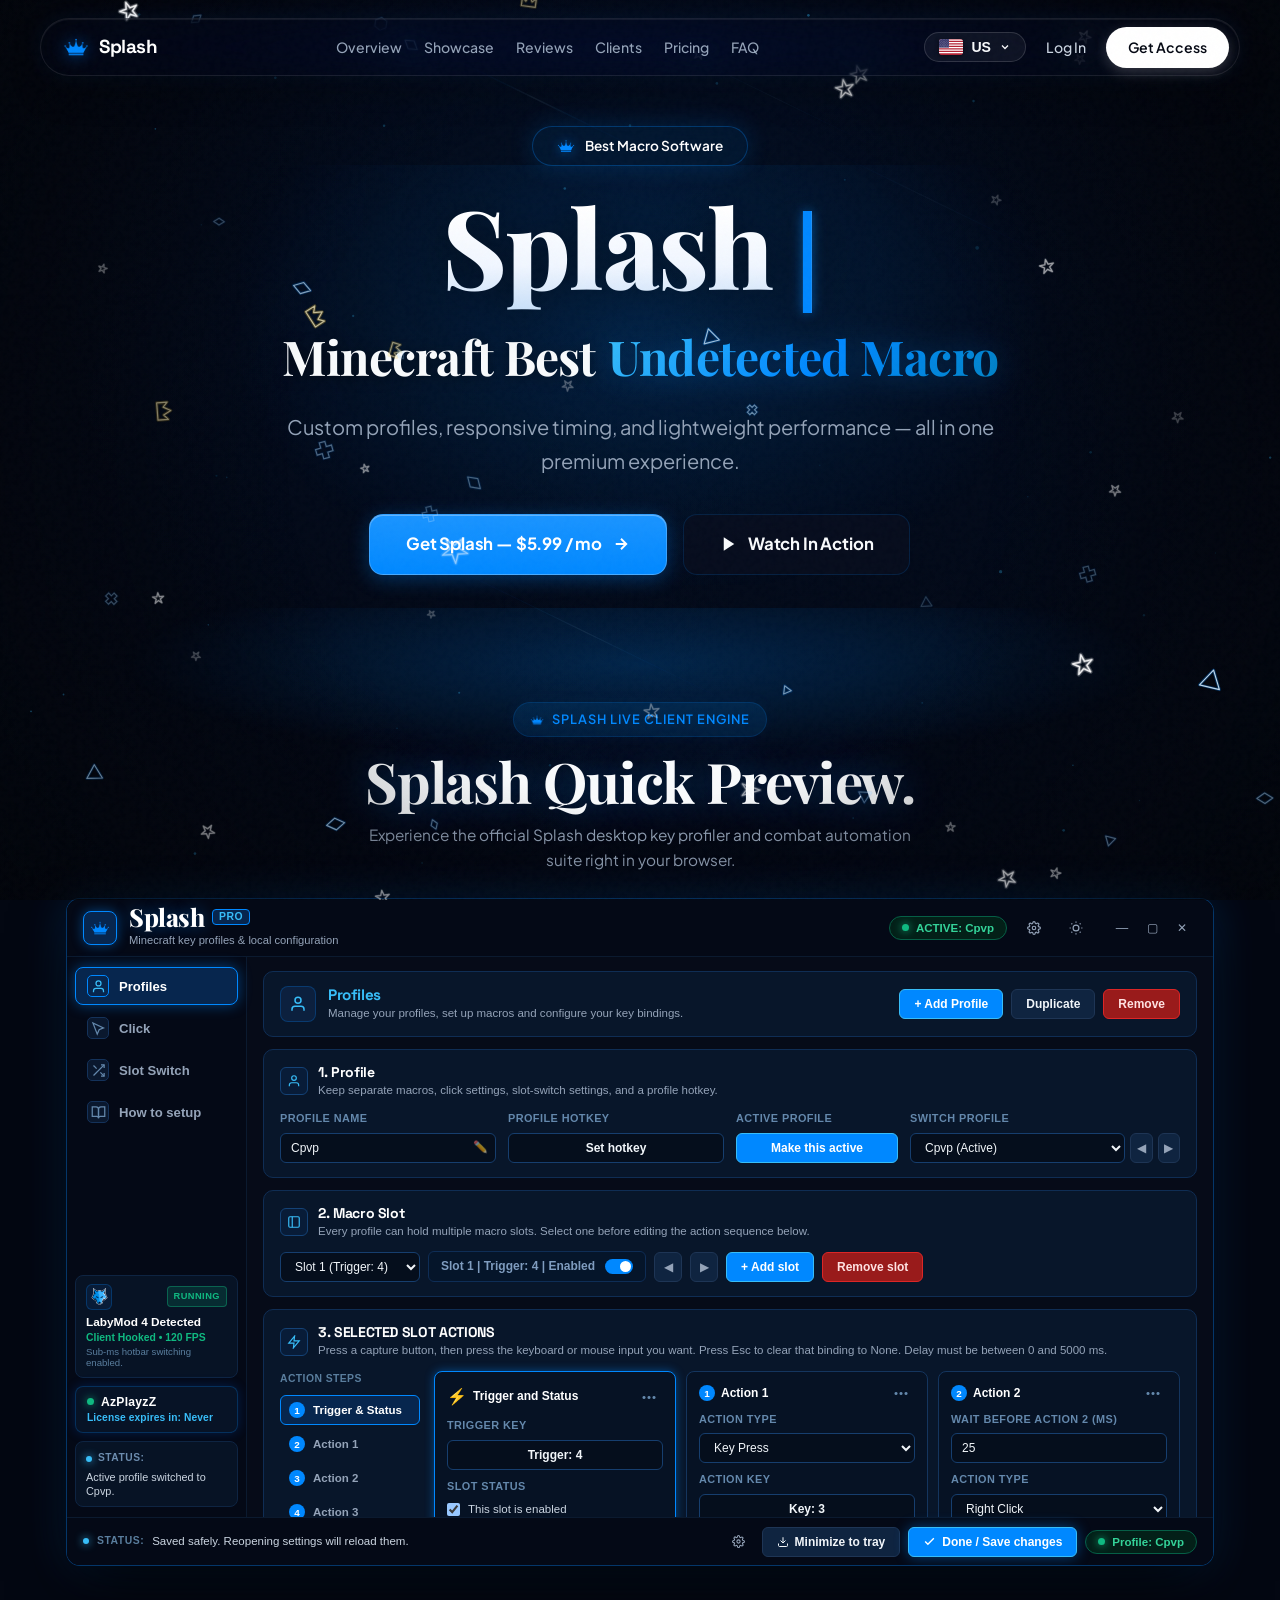
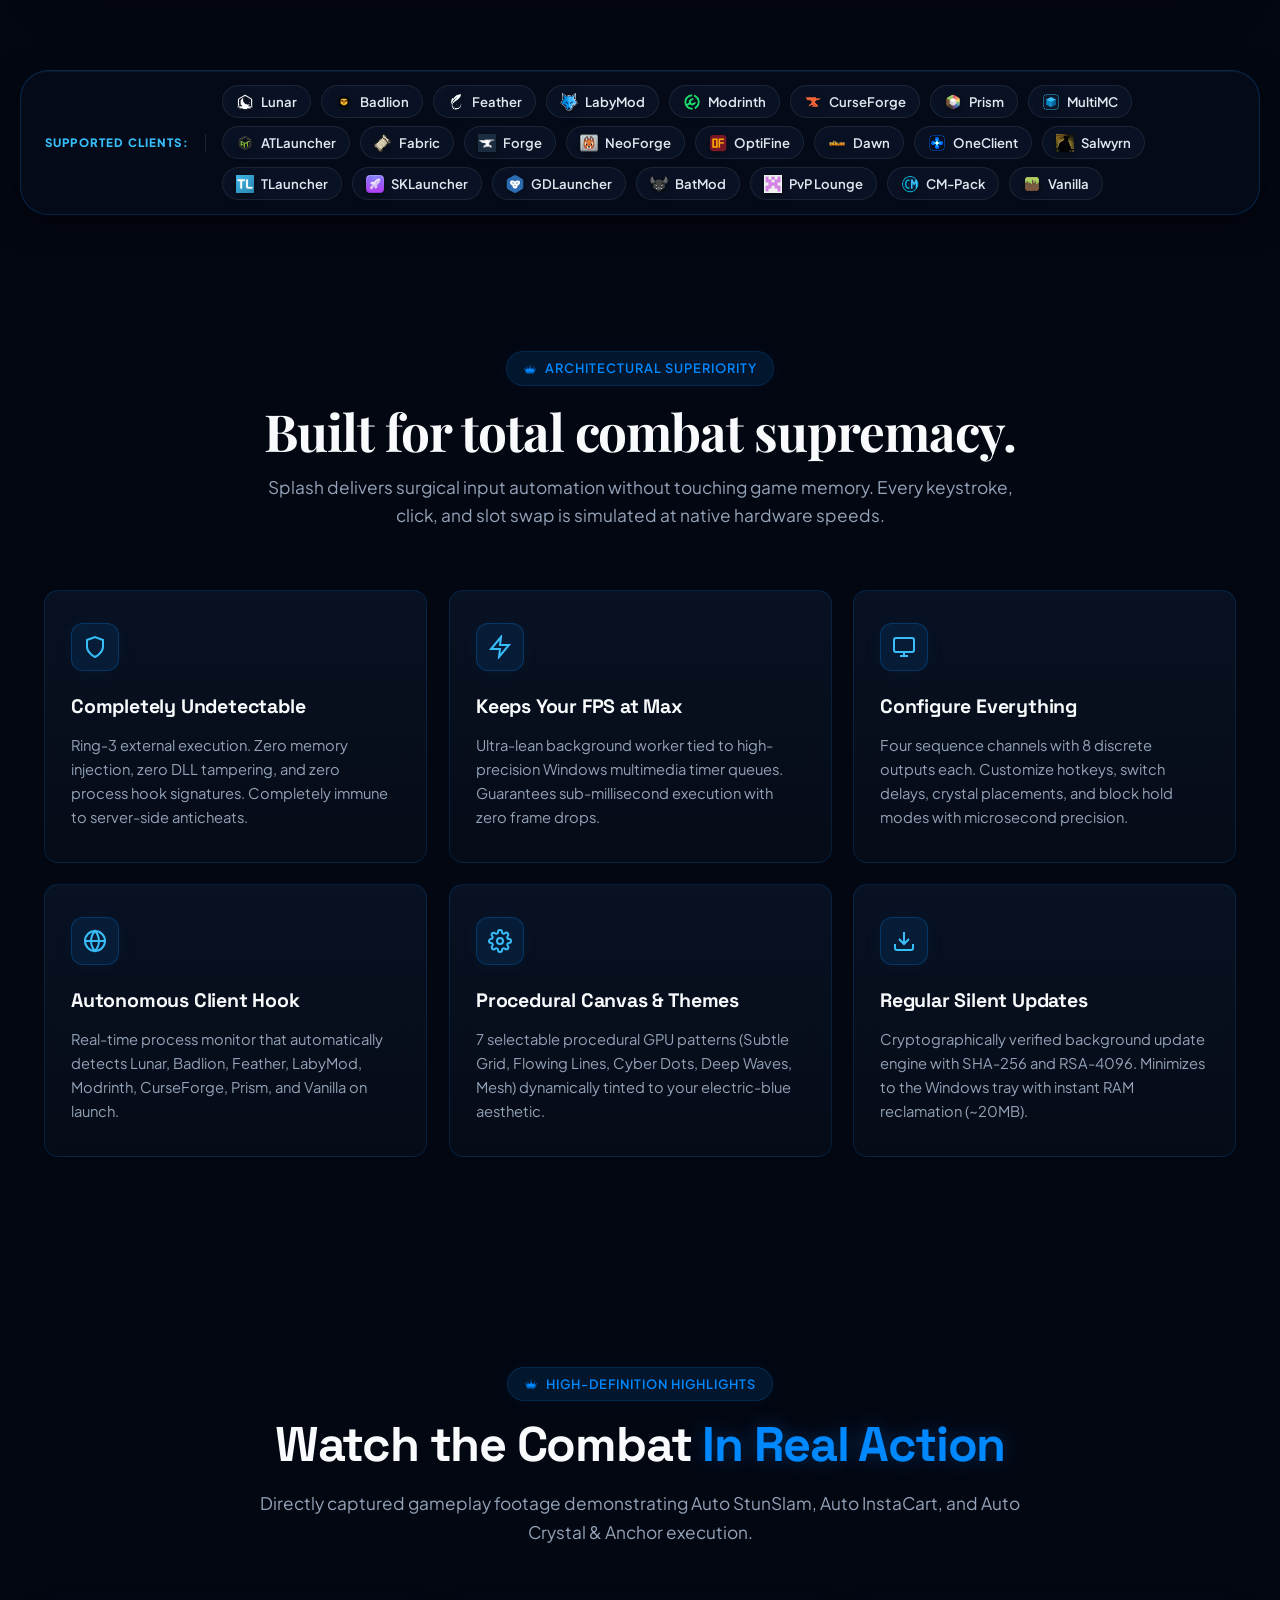
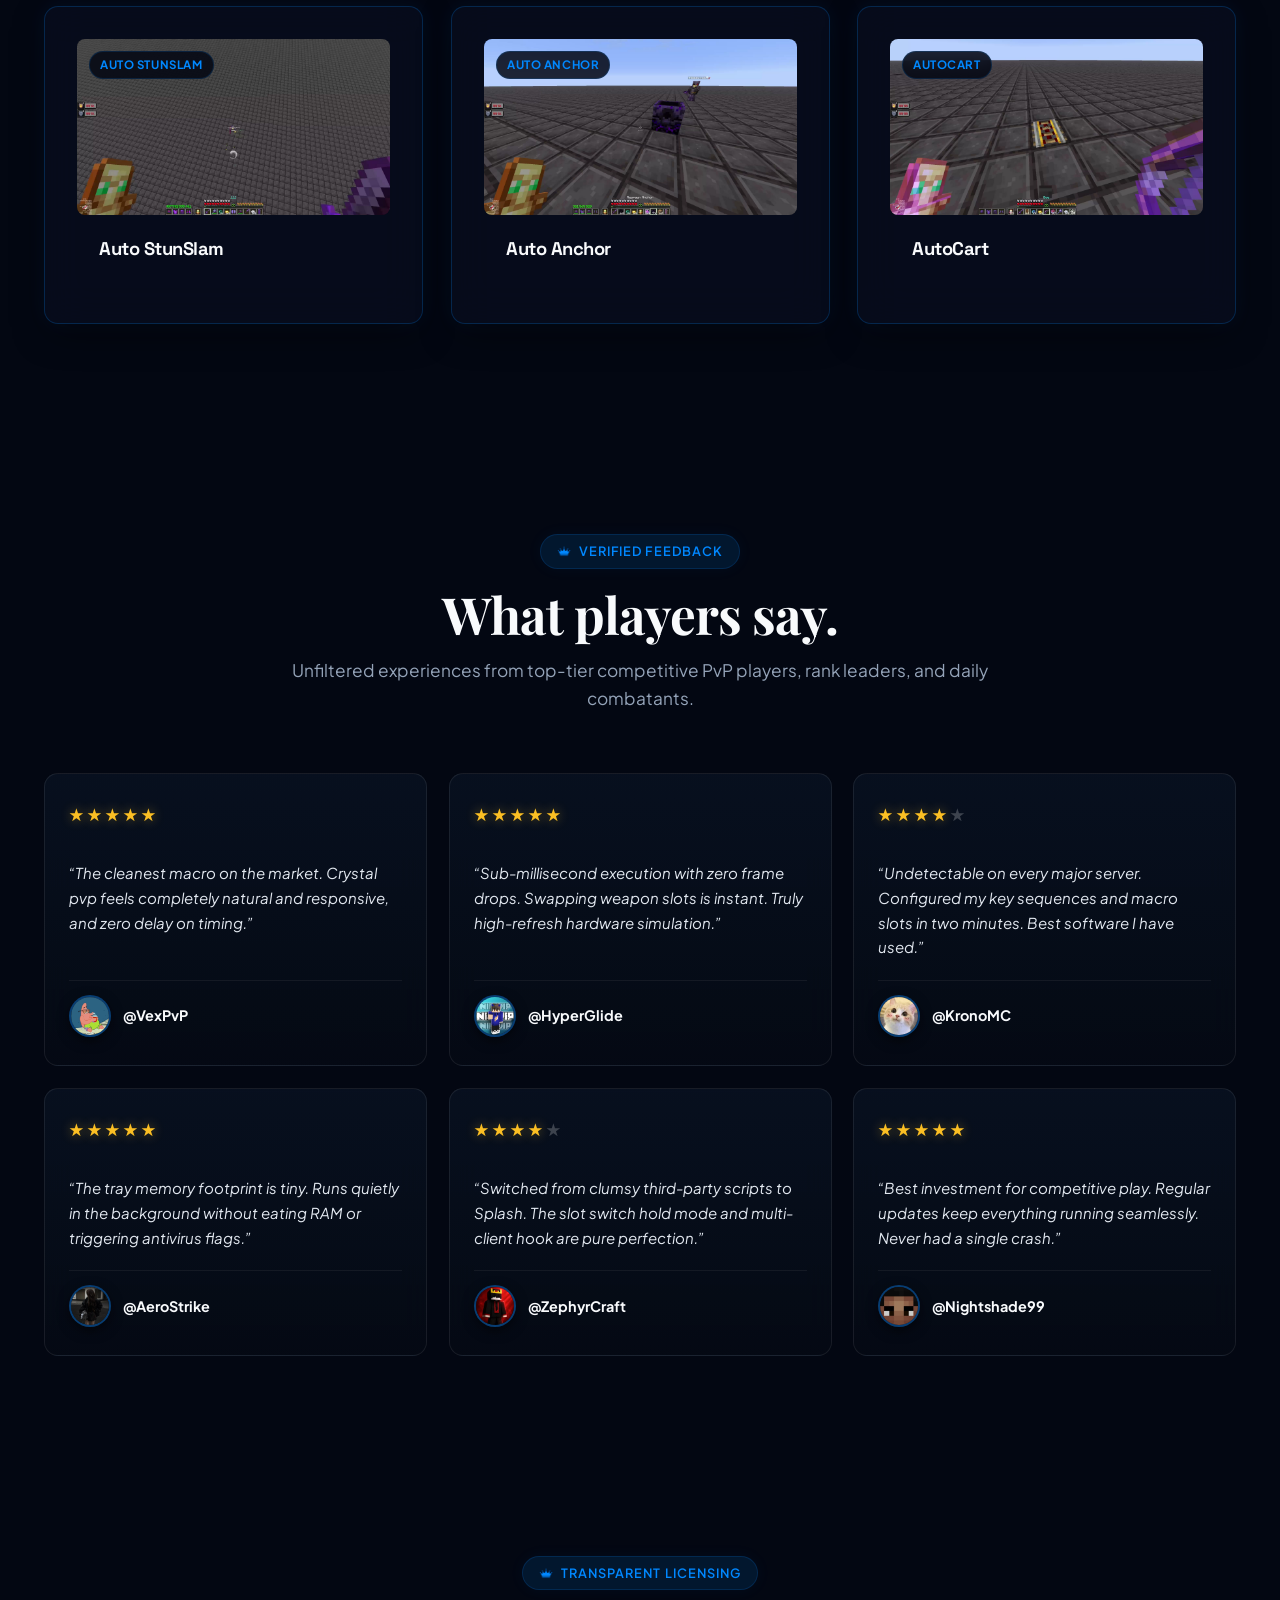
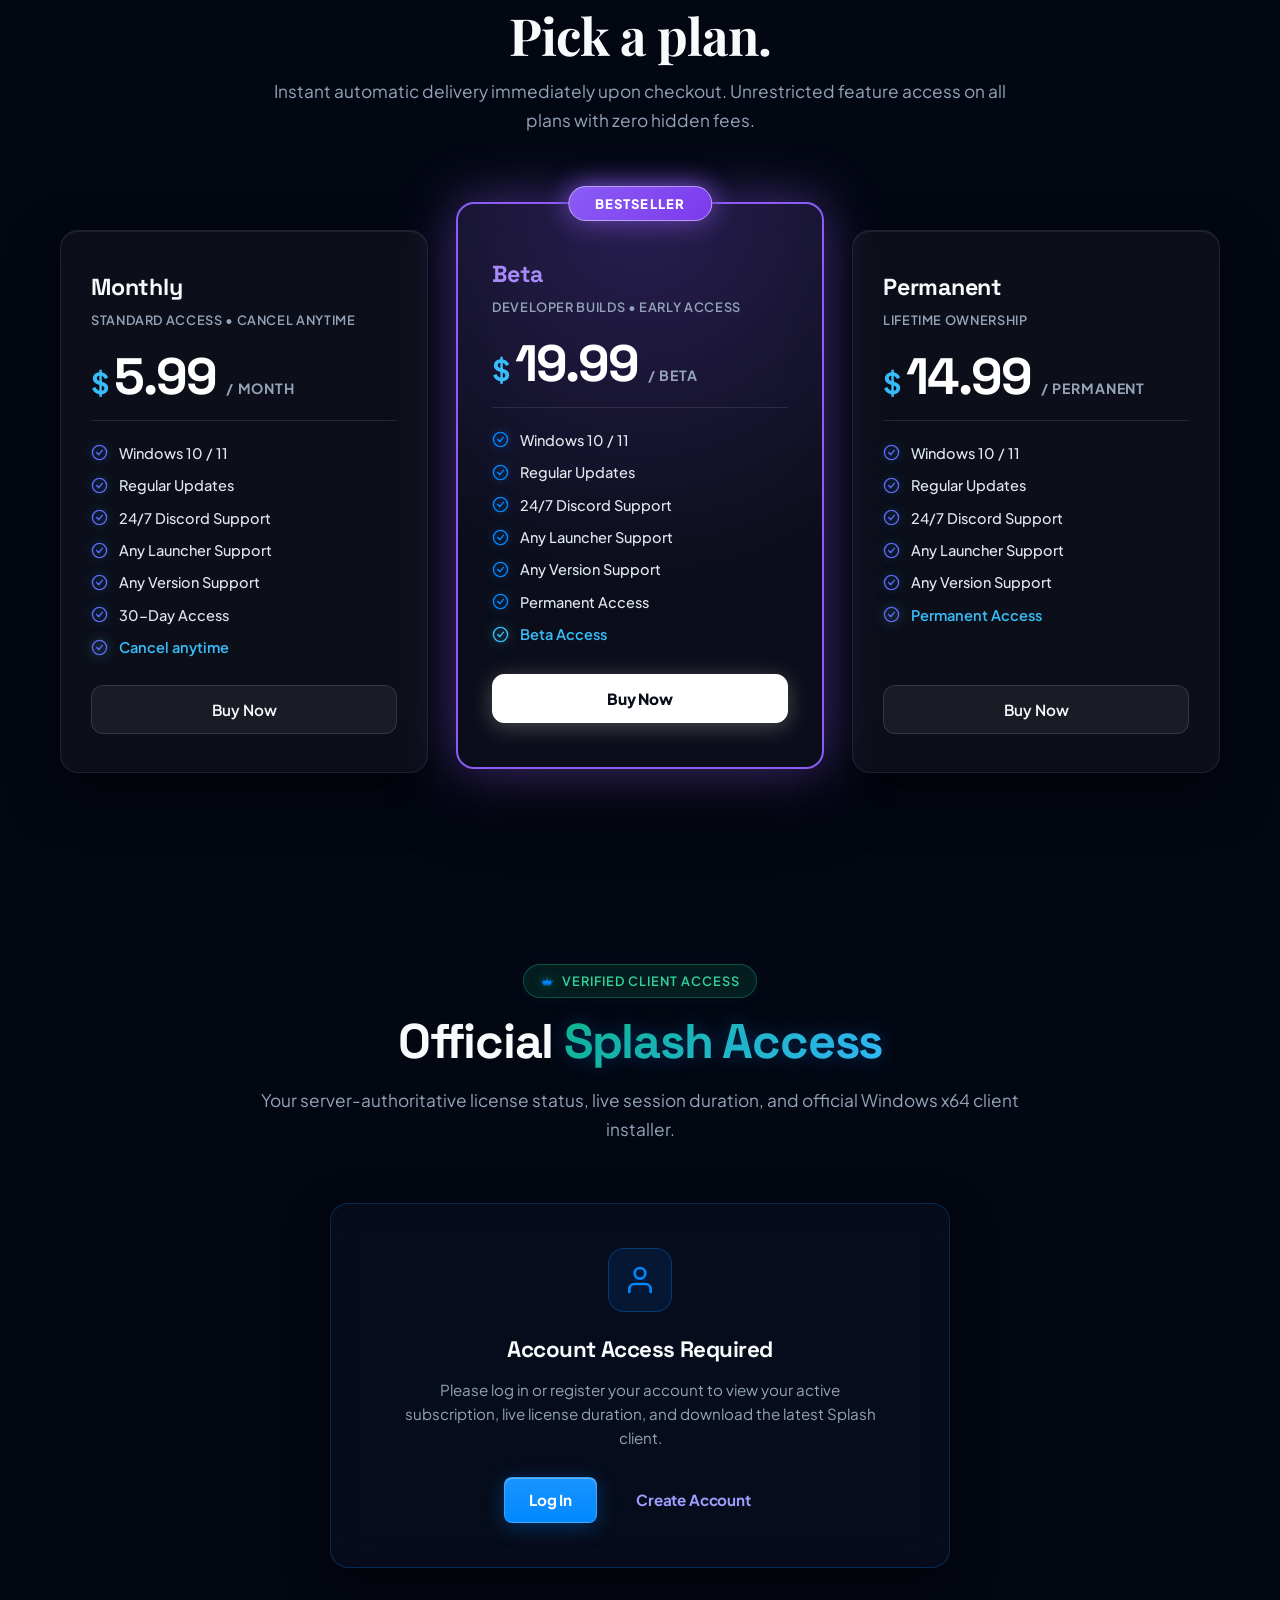
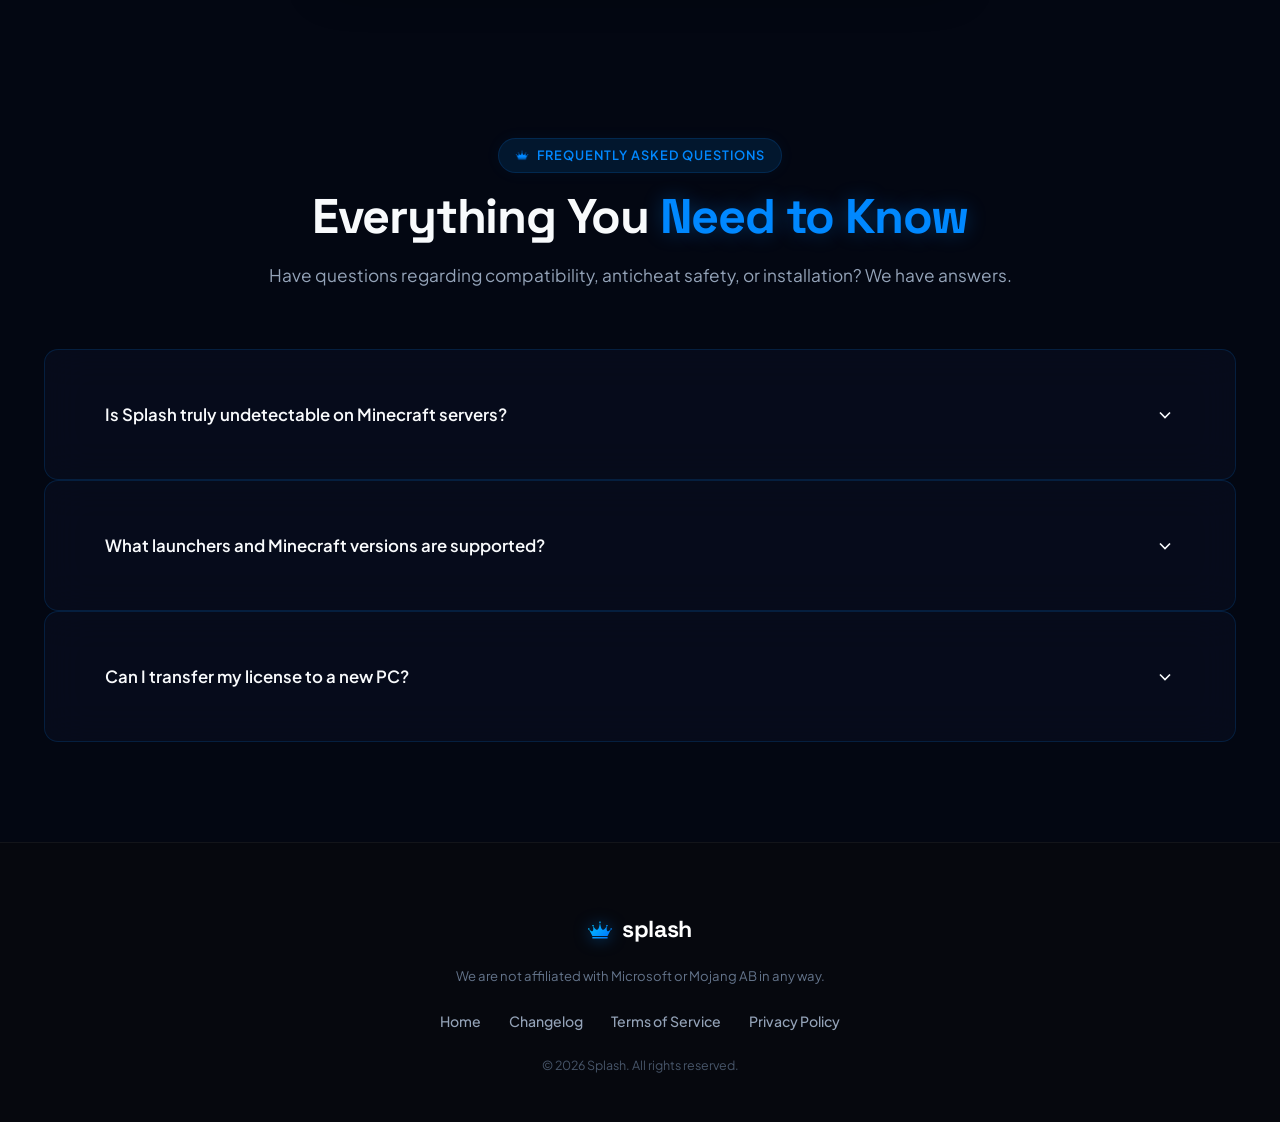
==== commit 3319b905: "Release: Splash Protected Licensing Server and Web Portal v2.0" ====
--- a/wwwroot/index.html
+++ b/wwwroot/index.html
@@ -4,12 +4,12 @@
   <meta charset="UTF-8">
   <meta name="viewport" content="width=device-width, initial-scale=1.0">
   <title>Splash • Undetected Minecraft Combat Companion & Key Profiler</title>
-  <meta name="description" content="Splash is the premier undetectable macro and input automation companion for Minecraft. Featuring 120 FPS hardware pacing, real-time client auto-detection, sub-millisecond anchor combos, and zero memory injection.">
+  <meta name="description" content="Splash is the premier undetectable macro and input automation companion for Minecraft. Featuring 120 FPS hardware pacing, real-time client auto-detection, ultra-responsive key profiles, and zero memory injection.">
 
   <!-- Open Graph / Meta -->
   <meta property="og:type" content="website">
   <meta property="og:title" content="Splash • Minecraft Combat Companion">
-  <meta property="og:description" content="Ring-3 undetectable combat macro software for Minecraft. Hardware-paced 120 FPS engine with sub-millisecond anchor blasts and instant client auto-detection.">
+  <meta property="og:description" content="Ring-3 undetectable combat macro software for Minecraft. Hardware-paced 120 FPS engine with sub-millisecond key profiler and instant client auto-detection.">
   <meta property="og:image" content="assets/images/crown_logo.png">
   <meta name="theme-color" content="#0088FF">
 
@@ -17,159 +17,23 @@
   <link rel="icon" type="image/png" href="assets/images/crown_logo.png">
   <link rel="apple-touch-icon" href="assets/images/crown_logo.png">
 
+  <!-- Premium Fonts: Inter, Plus Jakarta Sans, Playfair Display & Space Grotesk -->
+  <link rel="preconnect" href="https://fonts.googleapis.com">
+  <link rel="preconnect" href="https://fonts.gstatic.com" crossorigin>
+  <link href="https://fonts.googleapis.com/css2?family=Inter:wght@400;500;600;700;800;900&family=Playfair+Display:ital,wght@0,600;0,700;0,800;0,900;1,600;1,700&family=Plus+Jakarta+Sans:wght@400;500;600;700;800&family=Space+Grotesk:wght@500;600;700&display=swap" rel="stylesheet">
+
+  <!-- Cache-Control -->
+  <meta http-equiv="Cache-Control" content="no-cache, no-store, must-revalidate">
+  <meta http-equiv="Pragma" content="no-cache">
+  <meta http-equiv="Expires" content="0">
+
   <!-- Stylesheet -->
-  <link rel="stylesheet" href="css/style.css">
-  <style>
-    /* Splash-Specific Enhanced Styling */
-    .why-grid {
-      display: grid;
-      grid-template-columns: repeat(auto-fit, minmax(280px, 1fr));
-      gap: 24px;
-      margin-top: 40px;
-    }
-    .why-card {
-      background: linear-gradient(180deg, rgba(13, 27, 42, 0.7) 0%, rgba(6, 11, 24, 0.9) 100%);
-      border: 1px solid rgba(0, 136, 255, 0.2);
-      border-radius: 14px;
-      padding: 32px 24px;
-      position: relative;
-      transition: all 0.3s cubic-bezier(0.16, 1, 0.3, 1);
-      overflow: hidden;
-    }
-    .why-card::before {
-      content: '';
-      position: absolute;
-      top: 0;
-      left: 0;
-      right: 0;
-      height: 2px;
-      background: linear-gradient(90deg, transparent, #0088FF, transparent);
-      opacity: 0;
-      transition: opacity 0.3s ease;
-    }
-    .why-card:hover {
-      border-color: rgba(0, 136, 255, 0.5);
-      transform: translateY(-6px);
-      box-shadow: 0 16px 36px rgba(0, 136, 255, 0.12);
-    }
-    .why-card:hover::before {
-      opacity: 1;
-    }
-    .why-icon {
-      width: 52px;
-      height: 52px;
-      border-radius: 12px;
-      background: rgba(0, 136, 255, 0.1);
-      border: 1px solid rgba(0, 136, 255, 0.25);
-      display: flex;
-      align-items: center;
-      justify-content: center;
-      color: #0088FF;
-      margin-bottom: 20px;
-    }
-    .why-title {
-      font-size: 1.25rem;
-      font-weight: 700;
-      color: #F1F5F9;
-      margin-bottom: 12px;
-    }
-    .why-desc {
-      color: #94A3B8;
-      font-size: 0.95rem;
-      line-height: 1.6;
-    }
-    .video-useful-box {
-      margin-top: 14px;
-      padding: 10px 14px;
-      background: rgba(0, 136, 255, 0.08);
-      border-left: 3px solid #0088FF;
-      border-radius: 0 8px 8px 0;
-      font-size: 0.82rem;
-      color: #94A3B8;
-      line-height: 1.5;
-    }
-    .video-useful-box strong {
-      color: #38BDF8;
-      display: block;
-      margin-bottom: 2px;
-      font-size: 0.78rem;
-      text-transform: uppercase;
-      letter-spacing: 0.5px;
-    }
-    .clients-grid {
-      display: grid;
-      grid-template-columns: repeat(6, 1fr);
-      gap: 18px;
-      margin-top: 36px;
-    }
-    @media (max-width: 1080px) {
-      .clients-grid {
-        grid-template-columns: repeat(4, 1fr);
-      }
-    }
-    @media (max-width: 640px) {
-      .clients-grid {
-        grid-template-columns: repeat(2, 1fr);
-      }
-    }
-    .client-card {
-      background: rgba(10, 20, 34, 0.6);
-      border: 1px solid rgba(27, 58, 92, 0.7);
-      border-radius: 12px;
-      padding: 20px 14px;
-      display: flex;
-      flex-direction: column;
-      align-items: center;
-      justify-content: center;
-      text-align: center;
-      text-decoration: none;
-      color: inherit;
-      cursor: pointer;
-      transition: all 0.3s ease;
-    }
-    .client-card:hover {
-      border-color: #0088FF;
-      transform: translateY(-4px);
-      box-shadow: 0 10px 24px rgba(0, 136, 255, 0.2);
-      background: rgba(15, 36, 64, 0.85);
-    }
-    .client-logo-img {
-      width: 56px;
-      height: 56px;
-      object-fit: contain;
-      margin-bottom: 12px;
-      filter: drop-shadow(0 4px 8px rgba(0, 0, 0, 0.5));
-      transition: transform 0.3s ease;
-    }
-    .client-card:hover .client-logo-img {
-      transform: scale(1.1);
-    }
-    .client-name {
-      font-size: 0.88rem;
-      font-weight: 600;
-      color: #F1F5F9;
-    }
-    .client-status {
-      font-size: 0.72rem;
-      color: #22C55E;
-      margin-top: 4px;
-      display: flex;
-      align-items: center;
-      gap: 4px;
-    }
-    .client-status::before {
-      content: '';
-      display: inline-block;
-      width: 6px;
-      height: 6px;
-      border-radius: 50%;
-      background: #22C55E;
-    }
-  </style>
+  <link rel="stylesheet" href="css/style.css?v=20260910_new_gui_v2">
 </head>
 <body>
 
-  <!-- Ambient Background Grids & 3D Interactive Particle Canvas -->
+  <!-- Premium Deep-Dark Cinematic Ambient Background & Interactive Canvas -->
+  <div class="bg-vignette" aria-hidden="true"></div>
   <div class="bg-mesh" aria-hidden="true"></div>
   <div class="bg-grid" aria-hidden="true"></div>
   <canvas id="bg-canvas" class="bg-canvas" aria-hidden="true"></canvas>
@@ -182,19 +46,49 @@
     </a>
 
     <nav class="nav-pill-menu">
-      <a href="#features" class="nav-pill-link">Overview</a>
-      <a href="#showcase" class="nav-pill-link">Showcase</a>
-      <a href="#clients" class="nav-pill-link">Clients</a>
-      <a href="#pricing" class="nav-pill-link">Pricing</a>
-      <a href="#faq" class="nav-pill-link">FAQ</a>
-      <a href="#download" class="nav-pill-link" id="nav-pill-download" style="display: none;">Download</a>
+      <a href="#features" class="nav-pill-link" data-i18n="navOverview">Overview</a>
+      <a href="#showcase" class="nav-pill-link" data-i18n="navShowcase">Showcase</a>
+      <a href="#reviews" class="nav-pill-link" data-i18n="navReviews">Reviews</a>
+      <a href="#clients" class="nav-pill-link" data-i18n="navClients">Clients</a>
+      <a href="#pricing" class="nav-pill-link" data-i18n="navPricing">Pricing</a>
+      <a href="#faq" class="nav-pill-link" data-i18n="navFaq">FAQ</a>
+      <a href="#download" class="nav-pill-link" id="nav-pill-download" style="display: none;" data-i18n="navDownload">Download</a>
     </nav>
 
     <div class="nav-pill-actions">
+      <!-- Language Selector Dropdown -->
+      <div class="lang-dropdown" id="lang-dropdown">
+        <button class="lang-btn" id="lang-btn" type="button" aria-label="Select language" aria-expanded="false">
+          <img src="assets/flags/us.svg" alt="US" class="lang-flag-img" id="lang-current-flag" width="24" height="16">
+          <span class="lang-text" id="lang-current-label">US</span>
+          <svg width="12" height="12" viewBox="0 0 24 24" fill="none" stroke="currentColor" stroke-width="2.5"><path d="M6 9l6 6 6-6"/></svg>
+        </button>
+        <div class="lang-menu" id="lang-menu" style="display: none;">
+          <button type="button" class="lang-option active" data-lang="en"><img src="assets/flags/us.svg" alt="US" class="lang-flag-img" width="24" height="16"><span class="lang-name">English</span><span class="lang-code">US</span></button>
+          <button type="button" class="lang-option" data-lang="es"><img src="assets/flags/es.svg" alt="ES" class="lang-flag-img" width="24" height="16"><span class="lang-name">Español</span><span class="lang-code">ES</span></button>
+          <button type="button" class="lang-option" data-lang="fr"><img src="assets/flags/fr.svg" alt="FR" class="lang-flag-img" width="24" height="16"><span class="lang-name">Français</span><span class="lang-code">FR</span></button>
+          <button type="button" class="lang-option" data-lang="de"><img src="assets/flags/de.svg" alt="DE" class="lang-flag-img" width="24" height="16"><span class="lang-name">Deutsch</span><span class="lang-code">DE</span></button>
+          <button type="button" class="lang-option" data-lang="ru"><img src="assets/flags/ru.svg" alt="RU" class="lang-flag-img" width="24" height="16"><span class="lang-name">Русский</span><span class="lang-code">RU</span></button>
+          <button type="button" class="lang-option" data-lang="pt"><img src="assets/flags/br.svg" alt="BR" class="lang-flag-img" width="24" height="16"><span class="lang-name">Português</span><span class="lang-code">BR</span></button>
+          <button type="button" class="lang-option" data-lang="it"><img src="assets/flags/it.svg" alt="IT" class="lang-flag-img" width="24" height="16"><span class="lang-name">Italiano</span><span class="lang-code">IT</span></button>
+          <button type="button" class="lang-option" data-lang="ja"><img src="assets/flags/jp.svg" alt="JP" class="lang-flag-img" width="24" height="16"><span class="lang-name">日本語</span><span class="lang-code">JP</span></button>
+          <button type="button" class="lang-option" data-lang="ko"><img src="assets/flags/kr.svg" alt="KR" class="lang-flag-img" width="24" height="16"><span class="lang-name">한국어</span><span class="lang-code">KR</span></button>
+          <button type="button" class="lang-option" data-lang="zh"><img src="assets/flags/cn.svg" alt="CN" class="lang-flag-img" width="24" height="16"><span class="lang-name">中文</span><span class="lang-code">CN</span></button>
+          <button type="button" class="lang-option" data-lang="hi"><img src="assets/flags/in.svg" alt="IN" class="lang-flag-img" width="24" height="16"><span class="lang-name">हिन्दी</span><span class="lang-code">IN</span></button>
+          <button type="button" class="lang-option" data-lang="tr"><img src="assets/flags/tr.svg" alt="TR" class="lang-flag-img" width="24" height="16"><span class="lang-name">Türkçe</span><span class="lang-code">TR</span></button>
+          <button type="button" class="lang-option" data-lang="pl"><img src="assets/flags/pl.svg" alt="PL" class="lang-flag-img" width="24" height="16"><span class="lang-name">Polski</span><span class="lang-code">PL</span></button>
+          <button type="button" class="lang-option" data-lang="ar"><img src="assets/flags/sa.svg" alt="SA" class="lang-flag-img" width="24" height="16"><span class="lang-name">العربية</span><span class="lang-code">SA</span></button>
+          <button type="button" class="lang-option" data-lang="nl"><img src="assets/flags/nl.svg" alt="NL" class="lang-flag-img" width="24" height="16"><span class="lang-name">Nederlands</span><span class="lang-code">NL</span></button>
+          <button type="button" class="lang-option" data-lang="id"><img src="assets/flags/id.svg" alt="ID" class="lang-flag-img" width="24" height="16"><span class="lang-name">Bahasa Indonesia</span><span class="lang-code">ID</span></button>
+          <button type="button" class="lang-option" data-lang="vi"><img src="assets/flags/vn.svg" alt="VN" class="lang-flag-img" width="24" height="16"><span class="lang-name">Tiếng Việt</span><span class="lang-code">VN</span></button>
+          <button type="button" class="lang-option" data-lang="uk"><img src="assets/flags/ua.svg" alt="UA" class="lang-flag-img" width="24" height="16"><span class="lang-name">Українська</span><span class="lang-code">UA</span></button>
+        </div>
+      </div>
+
       <!-- Guest Navigation State -->
       <div id="nav-guest-actions" style="display: flex; align-items: center; gap: 10px;">
-        <a href="/auth" class="nav-pill-login">Log In</a>
-        <a href="#pricing" class="nav-pill-btn">Get Access</a>
+        <a href="/auth" class="nav-pill-login" data-i18n="navLogin">Log In</a>
+        <a href="#pricing" class="nav-pill-btn" data-i18n="navGetAccess">Get Access</a>
       </div>
       <!-- Authenticated Navigation State -->
       <div id="nav-user-actions" style="display: none; align-items: center; gap: 10px;">
@@ -202,7 +96,7 @@
           <span style="width: 8px; height: 8px; border-radius: 50%; background: #22C55E; box-shadow: 0 0 8px #22C55E;" id="nav-user-dot"></span>
           <span id="nav-username">Player</span>
         </a>
-        <a href="#download" class="nav-pill-btn" id="nav-btn-access-cta" style="padding: 6px 14px; font-size: 0.84rem;">Download</a>
+        <a href="#download" class="nav-pill-btn" id="nav-btn-access-cta" style="padding: 6px 14px; font-size: 0.84rem;" data-i18n="navDownload">Download</a>
         <button id="nav-btn-logout" title="Sign Out" style="background: transparent; border: none; color: #94A3B8; cursor: pointer; padding: 6px; display: inline-flex; align-items: center; transition: color 0.2s;" aria-label="Sign out">
           <svg width="18" height="18" viewBox="0 0 24 24" fill="none" stroke="currentColor" stroke-width="2" stroke-linecap="round" stroke-linejoin="round">
             <path d="M9 21H5a2 2 0 0 1-2-2V5a2 2 0 0 1 2-2h4"></path>
@@ -223,20 +117,47 @@
 
   <!-- Mobile Drawer -->
   <div class="mobile-drawer">
-    <a href="#features">Overview</a>
-    <a href="#showcase">Combat Showcase</a>
-    <a href="#clients">Supported Clients</a>
-    <a href="#pricing">Pricing Plans</a>
-    <a href="#faq">FAQ</a>
-    <a href="#download" id="mobile-nav-download" style="display: none;">Download</a>
-    <div id="mobile-guest-actions">
-      <a href="/auth" style="color: #60A5FA;">Log In</a>
-      <a href="#pricing" class="btn btn-primary" style="margin-top: 10px;">Get Access</a>
+    <a href="#features" data-i18n="navOverview">Overview</a>
+    <a href="#showcase" data-i18n="navShowcase">Showcase</a>
+    <a href="#reviews" data-i18n="navReviews">Reviews</a>
+    <a href="#clients" data-i18n="navClients">Clients</a>
+    <a href="#pricing" data-i18n="navPricing">Pricing</a>
+    <a href="#faq" data-i18n="navFaq">FAQ</a>
+    <a href="#download" id="mobile-nav-download" style="display: none;" data-i18n="navDownload">Download</a>
+    
+    <!-- Mobile Language Selector -->
+    <div class="mobile-lang-wrap" style="padding: 12px 0; border-top: 1px solid rgba(255,255,255,0.08); margin-top: 10px; max-height: 220px; overflow-y: auto;">
+      <span style="font-size: 0.75rem; color: #64748B; text-transform: uppercase; letter-spacing: 0.5px; display: block; margin-bottom: 8px;">Language</span>
+      <div style="display: grid; grid-template-columns: repeat(3, 1fr); gap: 6px;">
+        <button type="button" class="mobile-lang-btn active" data-lang="en" style="padding: 6px; display: inline-flex; align-items: center; justify-content: center; gap: 5px; background: rgba(0,136,255,0.2); border: 1px solid rgba(0,136,255,0.4); border-radius: 6px; color: #38BDF8; font-size: 0.78rem; font-weight: 700; cursor: pointer;"><img src="assets/flags/us.svg" alt="US" class="lang-flag-img" width="14" height="10"> US</button>
+        <button type="button" class="mobile-lang-btn" data-lang="es" style="padding: 6px; display: inline-flex; align-items: center; justify-content: center; gap: 5px; background: rgba(255,255,255,0.05); border: 1px solid rgba(255,255,255,0.1); border-radius: 6px; color: #94A3B8; font-size: 0.78rem; font-weight: 600; cursor: pointer;"><img src="assets/flags/es.svg" alt="ES" class="lang-flag-img" width="14" height="10"> ES</button>
+        <button type="button" class="mobile-lang-btn" data-lang="fr" style="padding: 6px; display: inline-flex; align-items: center; justify-content: center; gap: 5px; background: rgba(255,255,255,0.05); border: 1px solid rgba(255,255,255,0.1); border-radius: 6px; color: #94A3B8; font-size: 0.78rem; font-weight: 600; cursor: pointer;"><img src="assets/flags/fr.svg" alt="FR" class="lang-flag-img" width="14" height="10"> FR</button>
+        <button type="button" class="mobile-lang-btn" data-lang="de" style="padding: 6px; display: inline-flex; align-items: center; justify-content: center; gap: 5px; background: rgba(255,255,255,0.05); border: 1px solid rgba(255,255,255,0.1); border-radius: 6px; color: #94A3B8; font-size: 0.78rem; font-weight: 600; cursor: pointer;"><img src="assets/flags/de.svg" alt="DE" class="lang-flag-img" width="14" height="10"> DE</button>
+        <button type="button" class="mobile-lang-btn" data-lang="ru" style="padding: 6px; display: inline-flex; align-items: center; justify-content: center; gap: 5px; background: rgba(255,255,255,0.05); border: 1px solid rgba(255,255,255,0.1); border-radius: 6px; color: #94A3B8; font-size: 0.78rem; font-weight: 600; cursor: pointer;"><img src="assets/flags/ru.svg" alt="RU" class="lang-flag-img" width="14" height="10"> RU</button>
+        <button type="button" class="mobile-lang-btn" data-lang="pt" style="padding: 6px; display: inline-flex; align-items: center; justify-content: center; gap: 5px; background: rgba(255,255,255,0.05); border: 1px solid rgba(255,255,255,0.1); border-radius: 6px; color: #94A3B8; font-size: 0.78rem; font-weight: 600; cursor: pointer;"><img src="assets/flags/br.svg" alt="BR" class="lang-flag-img" width="14" height="10"> BR</button>
+        <button type="button" class="mobile-lang-btn" data-lang="it" style="padding: 6px; display: inline-flex; align-items: center; justify-content: center; gap: 5px; background: rgba(255,255,255,0.05); border: 1px solid rgba(255,255,255,0.1); border-radius: 6px; color: #94A3B8; font-size: 0.78rem; font-weight: 600; cursor: pointer;"><img src="assets/flags/it.svg" alt="IT" class="lang-flag-img" width="14" height="10"> IT</button>
+        <button type="button" class="mobile-lang-btn" data-lang="ja" style="padding: 6px; display: inline-flex; align-items: center; justify-content: center; gap: 5px; background: rgba(255,255,255,0.05); border: 1px solid rgba(255,255,255,0.1); border-radius: 6px; color: #94A3B8; font-size: 0.78rem; font-weight: 600; cursor: pointer;"><img src="assets/flags/jp.svg" alt="JP" class="lang-flag-img" width="14" height="10"> JP</button>
+        <button type="button" class="mobile-lang-btn" data-lang="ko" style="padding: 6px; display: inline-flex; align-items: center; justify-content: center; gap: 5px; background: rgba(255,255,255,0.05); border: 1px solid rgba(255,255,255,0.1); border-radius: 6px; color: #94A3B8; font-size: 0.78rem; font-weight: 600; cursor: pointer;"><img src="assets/flags/kr.svg" alt="KR" class="lang-flag-img" width="14" height="10"> KR</button>
+        <button type="button" class="mobile-lang-btn" data-lang="zh" style="padding: 6px; display: inline-flex; align-items: center; justify-content: center; gap: 5px; background: rgba(255,255,255,0.05); border: 1px solid rgba(255,255,255,0.1); border-radius: 6px; color: #94A3B8; font-size: 0.78rem; font-weight: 600; cursor: pointer;"><img src="assets/flags/cn.svg" alt="CN" class="lang-flag-img" width="14" height="10"> CN</button>
+        <button type="button" class="mobile-lang-btn" data-lang="hi" style="padding: 6px; display: inline-flex; align-items: center; justify-content: center; gap: 5px; background: rgba(255,255,255,0.05); border: 1px solid rgba(255,255,255,0.1); border-radius: 6px; color: #94A3B8; font-size: 0.78rem; font-weight: 600; cursor: pointer;"><img src="assets/flags/in.svg" alt="IN" class="lang-flag-img" width="14" height="10"> IN</button>
+        <button type="button" class="mobile-lang-btn" data-lang="tr" style="padding: 6px; display: inline-flex; align-items: center; justify-content: center; gap: 5px; background: rgba(255,255,255,0.05); border: 1px solid rgba(255,255,255,0.1); border-radius: 6px; color: #94A3B8; font-size: 0.78rem; font-weight: 600; cursor: pointer;"><img src="assets/flags/tr.svg" alt="TR" class="lang-flag-img" width="14" height="10"> TR</button>
+        <button type="button" class="mobile-lang-btn" data-lang="pl" style="padding: 6px; display: inline-flex; align-items: center; justify-content: center; gap: 5px; background: rgba(255,255,255,0.05); border: 1px solid rgba(255,255,255,0.1); border-radius: 6px; color: #94A3B8; font-size: 0.78rem; font-weight: 600; cursor: pointer;"><img src="assets/flags/pl.svg" alt="PL" class="lang-flag-img" width="14" height="10"> PL</button>
+        <button type="button" class="mobile-lang-btn" data-lang="ar" style="padding: 6px; display: inline-flex; align-items: center; justify-content: center; gap: 5px; background: rgba(255,255,255,0.05); border: 1px solid rgba(255,255,255,0.1); border-radius: 6px; color: #94A3B8; font-size: 0.78rem; font-weight: 600; cursor: pointer;"><img src="assets/flags/sa.svg" alt="SA" class="lang-flag-img" width="14" height="10"> SA</button>
+        <button type="button" class="mobile-lang-btn" data-lang="nl" style="padding: 6px; display: inline-flex; align-items: center; justify-content: center; gap: 5px; background: rgba(255,255,255,0.05); border: 1px solid rgba(255,255,255,0.1); border-radius: 6px; color: #94A3B8; font-size: 0.78rem; font-weight: 600; cursor: pointer;"><img src="assets/flags/nl.svg" alt="NL" class="lang-flag-img" width="14" height="10"> NL</button>
+        <button type="button" class="mobile-lang-btn" data-lang="id" style="padding: 6px; display: inline-flex; align-items: center; justify-content: center; gap: 5px; background: rgba(255,255,255,0.05); border: 1px solid rgba(255,255,255,0.1); border-radius: 6px; color: #94A3B8; font-size: 0.78rem; font-weight: 600; cursor: pointer;"><img src="assets/flags/id.svg" alt="ID" class="lang-flag-img" width="14" height="10"> ID</button>
+        <button type="button" class="mobile-lang-btn" data-lang="vi" style="padding: 6px; display: inline-flex; align-items: center; justify-content: center; gap: 5px; background: rgba(255,255,255,0.05); border: 1px solid rgba(255,255,255,0.1); border-radius: 6px; color: #94A3B8; font-size: 0.78rem; font-weight: 600; cursor: pointer;"><img src="assets/flags/vn.svg" alt="VN" class="lang-flag-img" width="14" height="10"> VN</button>
+        <button type="button" class="mobile-lang-btn" data-lang="uk" style="padding: 6px; display: inline-flex; align-items: center; justify-content: center; gap: 5px; background: rgba(255,255,255,0.05); border: 1px solid rgba(255,255,255,0.1); border-radius: 6px; color: #94A3B8; font-size: 0.78rem; font-weight: 600; cursor: pointer;"><img src="assets/flags/ua.svg" alt="UA" class="lang-flag-img" width="14" height="10"> UA</button>
+      </div>
+    </div>
+
+    <div id="mobile-guest-actions" style="margin-top: 10px;">
+      <a href="/auth" style="color: #60A5FA;" data-i18n="navLogin">Log In</a>
+      <a href="#pricing" class="btn btn-primary" style="margin-top: 10px;" data-i18n="navGetAccess">Get Access</a>
     </div>
     <div id="mobile-user-actions" style="display: none; flex-direction: column; gap: 8px; margin-top: 10px;">
       <a href="#download" class="btn btn-primary" style="display: flex; align-items: center; justify-content: center; gap: 8px;">
         <span style="width: 8px; height: 8px; border-radius: 50%; background: #22C55E;"></span>
-        <span id="mobile-nav-username">Player</span> — Download & Access
+        <span id="mobile-nav-username">Player</span> &mdash; <span data-i18n="navDownload">Download & Access</span>
       </a>
       <a href="#" id="mobile-nav-logout" style="color: #EF4444; text-align: center; padding: 6px 0;">Sign Out</a>
     </div>
@@ -245,30 +166,31 @@
   <main>
     <!-- HERO SECTION -->
     <section class="hero" id="hero">
-      <div class="hero-glow-orb" aria-hidden="true"></div>
-      <div class="hero-float-orb orb-1" aria-hidden="true"></div>
-      <div class="hero-float-orb orb-2" aria-hidden="true"></div>
+      <div class="hero-ambient-glow" aria-hidden="true"></div>
       
       <div class="container hero-content">
         <div class="hero-badge-wrap">
           <div class="hero-badge img-reveal">
             <img src="assets/images/crown_logo.png" alt="Crown" class="crown-mini">
-            <span>Best Macro Software</span>
+            <span data-i18n="heroBadge">Best Macro Software</span>
           </div>
         </div>
 
         <h1 class="hero-title img-reveal">
-          <span class="gradient-text" id="heroSplashText">Splash</span><br>
-          <span class="accent-text">Minecraft Best Undetected Macro</span>
+          <span class="hero-brand" id="heroSplashText">Splash</span>
+          <span class="hero-tagline">
+            <span class="hero-tagline-lead" data-i18n="heroTitleLead">Minecraft Best</span>
+            <span class="hero-tagline-accent" data-i18n="heroTitleAccent">Undetected Macro</span>
+          </span>
         </h1>
 
-        <p class="hero-subtitle img-reveal">
-          Custom profiles, responsive timing, and lightweight performance — all in one premium experience.
+        <p class="hero-subtitle img-reveal" data-i18n="heroSubtitle">
+          Custom profiles, responsive timing, and lightweight performance &mdash; all in one premium experience.
         </p>
 
         <div class="hero-cta-group img-reveal">
           <a href="#pricing" class="btn btn-primary btn-lg">
-            <span>Get Splash — $4.99 / mo</span>
+            <span data-i18n="heroCtaPrimary">Get Splash &mdash; $5.99 / mo</span>
             <svg width="18" height="18" viewBox="0 0 24 24" fill="none" stroke="currentColor" stroke-width="2.5">
               <path d="M5 12h14"></path>
               <path d="M12 5l7 7-7 7"></path>
@@ -276,30 +198,10 @@
           </a>
           <a href="#showcase" class="btn btn-secondary btn-lg">
             <svg width="18" height="18" viewBox="0 0 24 24" fill="currentColor">
-              <polygon points="5 3 19 12 5 21 5 3"></polygon>
+              <polygon points="5 3 19 12 5 21 5 21"></polygon>
             </svg>
-            <span>Watch In Action</span>
-          </a>
-        </div>
-
-        <!-- Metric Badges -->
-        <div class="hero-metrics">
-          <div class="metric-card img-reveal">
-            <span class="metric-value">120 FPS</span>
-            <span class="metric-label">Hardware Frame Pacing</span>
-          </div>
-          <div class="metric-card img-reveal">
-            <span class="metric-value">&lt; 1 ms</span>
-            <span class="metric-label">Input Dispatch Latency</span>
-          </div>
-          <div class="metric-card img-reveal">
-            <span class="metric-value">100%</span>
-            <span class="metric-label">Client Compatibility</span>
-          </div>
-          <div class="metric-card img-reveal">
-            <span class="metric-value">0</span>
-            <span class="metric-label">Memory Injections</span>
-          </div>
+            <span data-i18n="heroCtaWatch">Watch In Action</span>
+          </a>
         </div>
       </div>
 
@@ -307,123 +209,998 @@
 
       <!-- Hero Preview Mockup in Dedicated Centered Responsive Container -->
       <div class="container hero-preview-container">
+        <!-- Quick Preview Section Header (Editorial Typography Matching 'Pick a plan.') -->
+        <div class="section-header hero-gui-header">
+          <div class="section-tag">
+            <img src="assets/images/crown_logo.png" alt="">
+            <span>Splash Live Client Engine</span>
+          </div>
+          <h2 class="section-title section-title-editorial">Splash Quick Preview.</h2>
+          <p class="section-desc">
+            Experience the official Splash desktop key profiler and combat automation suite right in your browser.
+          </p>
+        </div>
+
         <div class="hero-preview-frame img-reveal">
-          <div class="hero-preview-header">
-            <div class="window-dots">
-              <span class="dot red"></span>
-              <span class="dot yellow"></span>
-              <span class="dot green"></span>
-            </div>
-            <div class="window-title-box">
-              <img src="assets/images/crown_logo.png" alt="Crown" class="window-crown-icon">
-              <span class="window-title">Splash — Minecraft configuration</span>
-            </div>
-            <div class="window-badge">Hardware Engine Active</div>
-          </div>
           <div class="hero-preview-body">
-            <img src="assets/images/gui_preview.png" alt="Splash Application Interface" class="hero-preview-img img-animated">
+            <!-- Full Interactive Splash PRO Desktop Application Replica -->
+            <div class="gui-window" id="splash-desktop-gui" role="region" aria-label="Interactive Splash Desktop Application">
+              
+              <!-- TOP TITLEBAR (100% Matching Desktop Software) -->
+              <div class="gui-titlebar">
+                <div class="gui-titlebar-left">
+                  <div class="gui-brand-icon">
+                    <img src="assets/images/crown_logo.png" alt="Splash" class="gui-crown-img">
+                  </div>
+                  <div class="gui-brand-text">
+                    <div class="gui-brand-heading">
+                      <span class="gui-brand-title">Splash</span>
+                      <span class="gui-brand-badge">PRO</span>
+                    </div>
+                    <span class="gui-brand-sub">Minecraft key profiles &amp; local configuration</span>
+                  </div>
+                </div>
+
+                <div class="gui-titlebar-right">
+                  <!-- Active Profile Badge (Click to cycle) -->
+                  <button type="button" class="gui-pill-btn" id="gui-header-active-pill" title="Click to cycle active profile">
+                    <span class="gui-status-dot-green"></span>
+                    <span id="gui-header-profile-text">ACTIVE: Cpvp</span>
+                  </button>
+
+                  <!-- Settings Button -->
+                  <button type="button" class="gui-icon-btn" id="gui-header-settings-btn" title="Application Settings">
+                    <svg width="14" height="14" viewBox="0 0 24 24" fill="none" stroke="currentColor" stroke-width="2"><circle cx="12" cy="12" r="3"/><path d="M19.4 15a1.65 1.65 0 0 0 .33 1.82l.06.06a2 2 0 1 1-2.83 2.83l-.06-.06a1.65 1.65 0 0 0-1.82-.33 1.65 1.65 0 0 0-1 1.51V21a2 2 0 0 1-4 0v-.09A1.65 1.65 0 0 0 9 19.4a1.65 1.65 0 0 0-1.82.33l-.06.06a2 2 0 1 1-2.83-2.83l.06-.06a1.65 1.65 0 0 0 .33-1.82 1.65 1.65 0 0 0-1.51-1H3a2 2 0 0 1 0-4h.09A1.65 1.65 0 0 0 4.6 9a1.65 1.65 0 0 0-.33-1.82l-.06-.06a2 2 0 1 1 2.83-2.83l.06.06a1.65 1.65 0 0 0 1.82.33H9a1.65 1.65 0 0 0 1-1.51V3a2 2 0 0 1 4 0v.09a1.65 1.65 0 0 0 1 1.51 1.65 1.65 0 0 0 1.82-.33l.06-.06a2 2 0 1 1 2.83 2.83l-.06.06a1.65 1.65 0 0 0-.33 1.82V9a1.65 1.65 0 0 0 1.51 1H21a2 2 0 0 1 0 4h-.09a1.65 1.65 0 0 0-1.51 1z"/></svg>
+                  </button>
+
+                  <!-- Theme Color Switcher Button -->
+                  <button type="button" class="gui-icon-btn" id="gui-header-theme-btn" title="Cycle Theme Accent">
+                    <svg width="14" height="14" viewBox="0 0 24 24" fill="none" stroke="currentColor" stroke-width="2"><circle cx="12" cy="12" r="5"/><path d="M12 1v2M12 21v2M4.2 4.2l1.4 1.4M18.4 18.4l1.4 1.4M1 12h2M21 12h2M4.2 19.8l1.4-1.4M18.4 5.6l1.4-1.4"/></svg>
+                  </button>
+
+                  <!-- Window Controls -->
+                  <div class="gui-win-controls">
+                    <button type="button" class="gui-win-btn" id="gui-btn-win-min" title="Minimize">&#x2014;</button>
+                    <button type="button" class="gui-win-btn" id="gui-btn-win-max" title="Maximize">&#x25A2;</button>
+                    <button type="button" class="gui-win-btn gui-win-close" id="gui-btn-win-close" title="Close">&#x2715;</button>
+                  </div>
+                </div>
+              </div>
+
+              <!-- MAIN APPLICATION BODY (Sidebar + Tab Pages) -->
+              <div class="gui-main-layout">
+                
+                <!-- SIDEBAR -->
+                <aside class="gui-sidebar">
+                  <div class="gui-nav-wrapper">
+                    <!-- Dynamic Animated Highlight Pill -->
+                    <div class="gui-nav-highlight" id="guiNavHighlight"></div>
+
+                    <!-- Navigation Items -->
+                    <button type="button" class="gui-nav-item active" data-tab="profiles" id="gui-nav-profiles">
+                      <span class="gui-nav-icon">
+                        <svg width="15" height="15" viewBox="0 0 24 24" fill="none" stroke="currentColor" stroke-width="2"><path d="M20 21v-2a4 4 0 0 0-4-4H8a4 4 0 0 0-4 4v2"/><circle cx="12" cy="7" r="4"/></svg>
+                      </span>
+                      <span class="gui-nav-text">Profiles</span>
+                    </button>
+
+                    <button type="button" class="gui-nav-item" data-tab="click" id="gui-nav-click">
+                      <span class="gui-nav-icon">
+                        <svg width="15" height="15" viewBox="0 0 24 24" fill="none" stroke="currentColor" stroke-width="2"><path d="M3 3l7 18 3-7 7-3L3 3z"/></svg>
+                      </span>
+                      <span class="gui-nav-text">Click</span>
+                    </button>
+
+                    <button type="button" class="gui-nav-item" data-tab="switch" id="gui-nav-switch">
+                      <span class="gui-nav-icon">
+                        <svg width="15" height="15" viewBox="0 0 24 24" fill="none" stroke="currentColor" stroke-width="2"><path d="M16 3h5v5"/><path d="M4 20L21 3"/><path d="M21 16v5h-5"/><path d="M15 15l6 6"/><path d="M4 4l5 5"/></svg>
+                      </span>
+                      <span class="gui-nav-text">Slot Switch</span>
+                    </button>
+
+                    <button type="button" class="gui-nav-item" data-tab="help" id="gui-nav-help">
+                      <span class="gui-nav-icon">
+                        <svg width="15" height="15" viewBox="0 0 24 24" fill="none" stroke="currentColor" stroke-width="2"><path d="M2 3h6a4 4 0 0 1 4 4v14a3 3 0 0 0-3-3H2z"/><path d="M22 3h-6a4 4 0 0 0-4 4v14a3 3 0 0 1 3-3h7z"/></svg>
+                      </span>
+                      <span class="gui-nav-text">How to setup</span>
+                    </button>
+                  </div>
+
+                  <!-- Sidebar Bottom Stack (Pushed down right above status card) -->
+                  <div class="gui-sidebar-bottom">
+                    <!-- Client Detection Card (Clickable to switch client) -->
+                    <div class="gui-sidebar-client-card" id="gui-client-card" title="Click to test different Minecraft client hooks">
+                      <div class="gui-sidebar-client-top">
+                        <div class="gui-client-icon-wrap" id="gui-client-icon-wrap">
+                          <img src="assets/clients/labymod.png" alt="LabyMod" class="gui-client-icon-img" id="gui-client-icon">
+                        </div>
+                        <span class="gui-client-badge running" id="gui-client-badge">RUNNING</span>
+                      </div>
+                      <div class="gui-sidebar-client-meta">
+                        <span class="gui-client-title" id="gui-client-title">LabyMod 4 Detected</span>
+                        <span class="gui-client-status" id="gui-client-status">Client Hooked • 120 FPS</span>
+                        <span class="gui-client-hint">Sub-ms hotbar switching enabled.</span>
+                      </div>
+                    </div>
+
+                    <!-- User & License Card (100% Matching Desktop Software & Screenshot) -->
+                    <div class="gui-sidebar-user-card" id="guiUserCard" title="Active Client License Account">
+                      <div class="gui-user-status-row">
+                        <span class="gui-user-status-dot"></span>
+                        <span class="gui-user-name" id="guiAccountUsername">AzPlayzZ</span>
+                      </div>
+                      <div class="gui-user-license-sub" id="guiAccountExpiry">License expires in: Never</div>
+                    </div>
+
+                    <!-- Sidebar Status Card -->
+                    <div class="gui-sidebar-status-card">
+                      <div class="gui-status-line">
+                        <span class="gui-status-dot-blue"></span>
+                        <span class="gui-status-label">STATUS:</span>
+                      </div>
+                      <p class="gui-status-msg" id="gui-sidebar-status">Active profile switched to Cpvp.</p>
+                    </div>
+                  </div>
+                </aside>
+
+                <!-- CONTENT AREA -->
+                <main class="gui-content-area" id="guiContentArea">
+                  
+                  <!-- PAGE 1: PROFILES -->
+                  <section class="gui-page active" id="gui-page-profiles">
+                    <!-- Top Card: Profiles Header -->
+                    <div class="gui-card gui-card-header">
+                      <div class="gui-card-header-left">
+                        <div class="gui-card-icon-badge">
+                          <svg width="18" height="18" viewBox="0 0 24 24" fill="none" stroke="currentColor" stroke-width="2"><path d="M20 21v-2a4 4 0 0 0-4-4H8a4 4 0 0 0-4 4v2"/><circle cx="12" cy="7" r="4"/></svg>
+                        </div>
+                        <div>
+                          <h2 class="gui-section-title">Profiles</h2>
+                          <p class="gui-section-hint">Manage your profiles, set up macros and configure your key bindings.</p>
+                        </div>
+                      </div>
+                      <div class="gui-card-header-actions">
+                        <button type="button" class="gui-btn gui-btn-accent" id="gui-btn-add-profile">+ Add Profile</button>
+                        <button type="button" class="gui-btn gui-btn-secondary" id="gui-btn-dup-profile">Duplicate</button>
+                        <button type="button" class="gui-btn gui-btn-danger" id="gui-btn-del-profile">Remove</button>
+                      </div>
+                    </div>
+
+                    <!-- Card 1: 1. Profile -->
+                    <div class="gui-card">
+                      <div class="gui-card-title-row">
+                        <div class="gui-card-mini-icon">
+                          <svg width="14" height="14" viewBox="0 0 24 24" fill="none" stroke="currentColor" stroke-width="2"><path d="M20 21v-2a4 4 0 0 0-4-4H8a4 4 0 0 0-4 4v2"/><circle cx="12" cy="7" r="4"/></svg>
+                        </div>
+                        <div>
+                          <h3 class="gui-card-title">1. Profile</h3>
+                          <p class="gui-section-hint">Keep separate macros, click settings, slot-switch settings, and a profile hotkey.</p>
+                        </div>
+                      </div>
+
+                      <div class="gui-profile-settings-grid">
+                        <!-- Profile Name -->
+                        <div class="gui-field-group">
+                          <label class="gui-field-label" for="gui-profile-name-input">Profile name</label>
+                          <div class="gui-input-wrap">
+                            <input type="text" id="gui-profile-name-input" class="gui-input" value="Cpvp">
+                            <span class="gui-input-icon">✏️</span>
+                          </div>
+                        </div>
+
+                        <!-- Profile Hotkey -->
+                        <div class="gui-field-group">
+                          <label class="gui-field-label">Profile hotkey</label>
+                          <button type="button" class="gui-key-btn" id="gui-profile-hotkey-btn" data-key="None">Set hotkey</button>
+                        </div>
+
+                        <!-- Active Profile / Make Active -->
+                        <div class="gui-field-group">
+                          <label class="gui-field-label">Active profile</label>
+                          <button type="button" class="gui-btn gui-btn-accent gui-btn-full" id="gui-btn-make-active">Make this active</button>
+                        </div>
+
+                        <!-- Profile Selector & Nav -->
+                        <div class="gui-field-group gui-profile-selector-group">
+                          <label class="gui-field-label">Switch profile</label>
+                          <div class="gui-profile-nav-row">
+                            <select id="gui-profile-select" class="gui-select">
+                              <option value="cpvp" selected>Cpvp</option>
+                              <option value="bedwars">Bedwars</option>
+                              <option value="crystal">Crystal</option>
+                              <option value="vanilla">Vanilla</option>
+                            </select>
+                            <button type="button" class="gui-icon-nav-btn" id="gui-btn-prev-profile" title="Previous profile">◀</button>
+                            <button type="button" class="gui-icon-nav-btn" id="gui-btn-next-profile" title="Next profile">▶</button>
+                          </div>
+                        </div>
+                      </div>
+                    </div>
+
+                    <!-- Card 2: 2. Macro Slot -->
+                    <div class="gui-card">
+                      <div class="gui-card-title-row">
+                        <div class="gui-card-mini-icon">
+                          <svg width="14" height="14" viewBox="0 0 24 24" fill="none" stroke="currentColor" stroke-width="2"><rect x="3" y="3" width="18" height="18" rx="2" ry="2"/><line x1="9" y1="3" x2="9" y2="21"/></svg>
+                        </div>
+                        <div>
+                          <h3 class="gui-card-title">2. Macro Slot</h3>
+                          <p class="gui-section-hint">Every profile can hold multiple macro slots. Select one before editing the action sequence below.</p>
+                        </div>
+                      </div>
+
+                      <div class="gui-slot-controls-row">
+                        <select id="gui-slot-select" class="gui-select" style="max-width: 140px;">
+                          <option value="slot1" selected>Slot 1</option>
+                          <option value="slot2">Slot 2</option>
+                        </select>
+
+                        <div class="gui-slot-info-badge">
+                          <span id="gui-slot-info-text">Slot 1 | Trigger: 4 | Enabled</span>
+                          <label class="gui-mini-toggle">
+                            <input type="checkbox" id="gui-slot-enabled-toggle" checked>
+                            <span class="gui-mini-slider"></span>
+                          </label>
+                        </div>
+
+                        <button type="button" class="gui-icon-nav-btn" id="gui-btn-prev-slot" title="Previous slot">◀</button>
+                        <button type="button" class="gui-icon-nav-btn" id="gui-btn-next-slot" title="Next slot">▶</button>
+                        <button type="button" class="gui-btn gui-btn-accent" id="gui-btn-add-slot">+ Add slot</button>
+                        <button type="button" class="gui-btn gui-btn-danger" id="gui-btn-del-slot">Remove slot</button>
+                      </div>
+                    </div>
+
+                    <!-- Card 3: 3. SELECTED SLOT ACTIONS -->
+                    <div class="gui-card">
+                      <div class="gui-card-title-row">
+                        <div class="gui-card-mini-icon">
+                          <svg width="14" height="14" viewBox="0 0 24 24" fill="none" stroke="currentColor" stroke-width="2"><polygon points="13 2 3 14 12 14 11 22 21 10 12 10 13 2"/></svg>
+                        </div>
+                        <div>
+                          <h3 class="gui-card-title">3. SELECTED SLOT ACTIONS</h3>
+                          <p class="gui-section-hint">Press a capture button, then press the keyboard or mouse input you want. Press Esc to clear that binding to None. Delay must be between 0 and 5000 ms.</p>
+                        </div>
+                      </div>
+
+                      <div class="gui-actions-layout">
+                        <!-- Left Sub-Nav Steps -->
+                        <div class="gui-actions-subnav">
+                          <span class="gui-subnav-label">Action Steps</span>
+                          <button type="button" class="gui-subnav-btn active" data-action-index="0">
+                            <span class="gui-subnav-num">1</span>
+                            <span class="gui-subnav-text">Trigger &amp; Status</span>
+                          </button>
+                          <button type="button" class="gui-subnav-btn" data-action-index="1">
+                            <span class="gui-subnav-num">2</span>
+                            <span class="gui-subnav-text">Action 1</span>
+                          </button>
+                          <button type="button" class="gui-subnav-btn" data-action-index="2">
+                            <span class="gui-subnav-num">3</span>
+                            <span class="gui-subnav-text">Action 2</span>
+                          </button>
+                          <button type="button" class="gui-subnav-btn" data-action-index="3">
+                            <span class="gui-subnav-num">4</span>
+                            <span class="gui-subnav-text">Action 3</span>
+                          </button>
+                          <button type="button" class="gui-subnav-btn" data-action-index="4">
+                            <span class="gui-subnav-num">5</span>
+                            <span class="gui-subnav-text">Action 4</span>
+                          </button>
+                          <button type="button" class="gui-subnav-btn" data-action-index="5">
+                            <span class="gui-subnav-num">6</span>
+                            <span class="gui-subnav-text">Action 5</span>
+                          </button>
+                          <button type="button" class="gui-subnav-btn" data-action-index="6">
+                            <span class="gui-subnav-num">7</span>
+                            <span class="gui-subnav-text">Action 6</span>
+                          </button>
+                        </div>
+
+                        <!-- Right 3-Column Actions Grid -->
+                        <div class="gui-actions-grid">
+                          
+                          <!-- Card: Trigger and Status -->
+                          <div class="gui-action-card gui-action-card-trigger" id="guiActionCard-0">
+                            <div class="gui-action-card-head">
+                              <div class="gui-action-card-title-wrap">
+                                <span class="gui-action-flash-icon">⚡</span>
+                                <span class="gui-action-card-title">Trigger and Status</span>
+                              </div>
+                              <button type="button" class="gui-card-menu-btn" data-target="trigger" title="Action options">•••</button>
+                            </div>
+                            <div class="gui-field-group">
+                              <label class="gui-field-label">Trigger key</label>
+                              <button type="button" class="gui-key-btn" id="gui-slot-trigger-btn" data-key="4">Trigger: 4</button>
+                            </div>
+                            <div class="gui-field-group">
+                              <label class="gui-field-label">Slot status</label>
+                              <label class="gui-card-checkbox">
+                                <input type="checkbox" id="gui-card-slot-enabled" checked>
+                                <span>This slot is enabled</span>
+                              </label>
+                            </div>
+                          </div>
+
+                          <!-- Action 1 Card -->
+                          <div class="gui-action-card" id="guiActionCard-1">
+                            <div class="gui-action-card-head">
+                              <div class="gui-action-card-title-wrap">
+                                <span class="gui-step-badge">1</span>
+                                <span class="gui-action-card-title" id="gui-act-title-1">Action 1</span>
+                              </div>
+                              <button type="button" class="gui-card-menu-btn" data-target="1" title="Action options">•••</button>
+                            </div>
+                            <div class="gui-field-group">
+                              <label class="gui-field-label">Action type</label>
+                              <select class="gui-select gui-action-type-select" data-action="1">
+                                <option value="None">None</option>
+                                <option value="Key Press" selected>Key Press</option>
+                                <option value="Left Click">Left Click</option>
+                                <option value="Right Click">Right Click</option>
+                                <option value="Shift">Shift</option>
+                                <option value="Ctrl">Ctrl</option>
+                              </select>
+                            </div>
+                            <div class="gui-field-group">
+                              <label class="gui-field-label">Action key</label>
+                              <button type="button" class="gui-key-btn" id="gui-action-key-1" data-key="3">Key: 3</button>
+                            </div>
+                          </div>
+
+                          <!-- Action 2 Card -->
+                          <div class="gui-action-card" id="guiActionCard-2">
+                            <div class="gui-action-card-head">
+                              <div class="gui-action-card-title-wrap">
+                                <span class="gui-step-badge">2</span>
+                                <span class="gui-action-card-title" id="gui-act-title-2">Action 2</span>
+                              </div>
+                              <button type="button" class="gui-card-menu-btn" data-target="2" title="Action options">•••</button>
+                            </div>
+                            <div class="gui-field-group">
+                              <label class="gui-field-label">Wait before Action 2 (ms)</label>
+                              <input type="number" class="gui-input gui-delay-input" data-action="2" value="25" min="0" max="5000">
+                            </div>
+                            <div class="gui-field-group">
+                              <label class="gui-field-label">Action type</label>
+                              <select class="gui-select gui-action-type-select" data-action="2">
+                                <option value="None">None</option>
+                                <option value="Key Press">Key Press</option>
+                                <option value="Left Click">Left Click</option>
+                                <option value="Right Click" selected>Right Click</option>
+                                <option value="Shift">Shift</option>
+                                <option value="Ctrl">Ctrl</option>
+                              </select>
+                            </div>
+                            <div class="gui-field-group">
+                              <label class="gui-field-label">Action key</label>
+                              <button type="button" class="gui-key-btn" id="gui-action-key-2" data-key="Right Click">Key: Right Click</button>
+                            </div>
+                          </div>
+
+                          <!-- Action 3 Card -->
+                          <div class="gui-action-card" id="guiActionCard-3">
+                            <div class="gui-action-card-head">
+                              <div class="gui-action-card-title-wrap">
+                                <span class="gui-step-badge">3</span>
+                                <span class="gui-action-card-title" id="gui-act-title-3">Action 3</span>
+                              </div>
+                              <button type="button" class="gui-card-menu-btn" data-target="3" title="Action options">•••</button>
+                            </div>
+                            <div class="gui-field-group">
+                              <label class="gui-field-label">Wait before Action 3 (ms)</label>
+                              <input type="number" class="gui-input gui-delay-input" data-action="3" value="30" min="0" max="5000">
+                            </div>
+                            <div class="gui-field-group">
+                              <label class="gui-field-label">Action type</label>
+                              <select class="gui-select gui-action-type-select" data-action="3">
+                                <option value="None">None</option>
+                                <option value="Key Press" selected>Key Press</option>
+                                <option value="Left Click">Left Click</option>
+                                <option value="Right Click">Right Click</option>
+                                <option value="Shift">Shift</option>
+                                <option value="Ctrl">Ctrl</option>
+                              </select>
+                            </div>
+                            <div class="gui-field-group">
+                              <label class="gui-field-label">Action key</label>
+                              <button type="button" class="gui-key-btn" id="gui-action-key-3" data-key="1">Key: 1</button>
+                            </div>
+                          </div>
+
+                          <!-- Action 4 Card -->
+                          <div class="gui-action-card" id="guiActionCard-4">
+                            <div class="gui-action-card-head">
+                              <div class="gui-action-card-title-wrap">
+                                <span class="gui-step-badge">4</span>
+                                <span class="gui-action-card-title" id="gui-act-title-4">Action 4</span>
+                              </div>
+                              <button type="button" class="gui-card-menu-btn" data-target="4" title="Action options">•••</button>
+                            </div>
+                            <div class="gui-field-group">
+                              <label class="gui-field-label">Wait before Action 4 (ms)</label>
+                              <input type="number" class="gui-input gui-delay-input" data-action="4" value="15" min="0" max="5000">
+                            </div>
+                            <div class="gui-field-group">
+                              <label class="gui-field-label">Action type</label>
+                              <select class="gui-select gui-action-type-select" data-action="4">
+                                <option value="None" selected>None</option>
+                                <option value="Key Press">Key Press</option>
+                                <option value="Left Click">Left Click</option>
+                                <option value="Right Click">Right Click</option>
+                                <option value="Shift">Shift</option>
+                                <option value="Ctrl">Ctrl</option>
+                              </select>
+                            </div>
+                            <div class="gui-field-group">
+                              <label class="gui-field-label">Action key</label>
+                              <button type="button" class="gui-key-btn" id="gui-action-key-4" data-key="None">Key: None</button>
+                            </div>
+                          </div>
+
+                          <!-- Action 5 Card -->
+                          <div class="gui-action-card" id="guiActionCard-5">
+                            <div class="gui-action-card-head">
+                              <div class="gui-action-card-title-wrap">
+                                <span class="gui-step-badge">5</span>
+                                <span class="gui-action-card-title" id="gui-act-title-5">Action 5</span>
+                              </div>
+                              <button type="button" class="gui-card-menu-btn" data-target="5" title="Action options">•••</button>
+                            </div>
+                            <div class="gui-field-group">
+                              <label class="gui-field-label">Wait before Action 5 (ms)</label>
+                              <input type="number" class="gui-input gui-delay-input" data-action="5" value="0" min="0" max="5000">
+                            </div>
+                            <div class="gui-field-group">
+                              <label class="gui-field-label">Action type</label>
+                              <select class="gui-select gui-action-type-select" data-action="5">
+                                <option value="None" selected>None</option>
+                                <option value="Key Press">Key Press</option>
+                                <option value="Left Click">Left Click</option>
+                                <option value="Right Click">Right Click</option>
+                                <option value="Shift">Shift</option>
+                                <option value="Ctrl">Ctrl</option>
+                              </select>
+                            </div>
+                            <div class="gui-field-group">
+                              <label class="gui-field-label">Action key</label>
+                              <button type="button" class="gui-key-btn" id="gui-action-key-5" data-key="None">Key: None</button>
+                            </div>
+                          </div>
+
+                          <!-- Action 6 Card -->
+                          <div class="gui-action-card" id="guiActionCard-6">
+                            <div class="gui-action-card-head">
+                              <div class="gui-action-card-title-wrap">
+                                <span class="gui-step-badge">6</span>
+                                <span class="gui-action-card-title" id="gui-act-title-6">Action 6</span>
+                              </div>
+                              <button type="button" class="gui-card-menu-btn" data-target="6" title="Action options">•••</button>
+                            </div>
+                            <div class="gui-field-group">
+                              <label class="gui-field-label">Wait before Action 6 (ms)</label>
+                              <input type="number" class="gui-input gui-delay-input" data-action="6" value="0" min="0" max="5000">
+                            </div>
+                            <div class="gui-field-group">
+                              <label class="gui-field-label">Action type</label>
+                              <select class="gui-select gui-action-type-select" data-action="6">
+                                <option value="None" selected>None</option>
+                                <option value="Key Press">Key Press</option>
+                                <option value="Left Click">Left Click</option>
+                                <option value="Right Click">Right Click</option>
+                                <option value="Shift">Shift</option>
+                                <option value="Ctrl">Ctrl</option>
+                              </select>
+                            </div>
+                            <div class="gui-field-group">
+                              <label class="gui-field-label">Action key</label>
+                              <button type="button" class="gui-key-btn" id="gui-action-key-6" data-key="None">Key: None</button>
+                            </div>
+                          </div>
+
+                        </div>
+                      </div>
+                    </div>
+                  </section>
+
+                  <!-- PAGE 2: CLICK PAGE -->
+                  <section class="gui-page" id="gui-page-click">
+                    <div class="gui-card gui-card-header">
+                      <div class="gui-card-header-left">
+                        <div class="gui-card-icon-badge">
+                          <svg width="18" height="18" viewBox="0 0 24 24" fill="none" stroke="currentColor" stroke-width="2"><path d="M3 3l7 18 3-7 7-3L3 3z"/></svg>
+                        </div>
+                        <div>
+                          <h2 class="gui-section-title">PROFILE CLICK SETTINGS</h2>
+                          <p class="gui-section-hint">Each profile has eight independent click entries. Choose a trigger, click button, speed, and cycle limit.</p>
+                        </div>
+                      </div>
+                      <div class="gui-card-header-actions">
+                        <button type="button" class="gui-btn gui-btn-accent" id="gui-btn-add-click">+ Add</button>
+                        <button type="button" class="gui-btn gui-btn-secondary" id="gui-btn-dup-click" title="Duplicate">📋</button>
+                        <button type="button" class="gui-btn gui-btn-danger" id="gui-btn-del-click">Remove</button>
+                      </div>
+                    </div>
+
+                    <!-- 4-Column Grid of 8 Click Cards -->
+                    <div class="gui-click-grid" id="guiClickGrid">
+                      <!-- Click cards generated by JS -->
+                    </div>
+                  </section>
+
+                  <!-- PAGE 3: SLOT SWITCH PAGE -->
+                  <section class="gui-page" id="gui-page-switch">
+                    <div class="gui-card gui-card-header">
+                      <div class="gui-card-header-left">
+                        <div class="gui-card-icon-badge">
+                          <svg width="18" height="18" viewBox="0 0 24 24" fill="none" stroke="currentColor" stroke-width="2"><path d="M16 3h5v5"/><path d="M4 20L21 3"/><path d="M21 16v5h-5"/><path d="M15 15l6 6"/><path d="M4 4l5 5"/></svg>
+                        </div>
+                        <div>
+                          <h2 class="gui-section-title">Slot Switch Settings</h2>
+                          <p class="gui-section-hint">Set a trigger and up to eight output keys. Each delay is applied immediately after its output. Sequences pause outside normal Minecraft gameplay.</p>
+                        </div>
+                      </div>
+                      <div class="gui-card-header-actions">
+                        <div class="gui-seq-tabs" id="guiSeqTabs">
+                          <button type="button" class="gui-seq-tab active" data-seq="1">1</button>
+                          <button type="button" class="gui-seq-tab" data-seq="2">2</button>
+                          <button type="button" class="gui-seq-tab" data-seq="3">3</button>
+                          <button type="button" class="gui-seq-tab" data-seq="4">4</button>
+                        </div>
+                        <button type="button" class="gui-btn gui-btn-accent" id="gui-btn-add-switch">+ Add</button>
+                        <button type="button" class="gui-btn gui-btn-danger" id="gui-btn-del-switch">Remove</button>
+                      </div>
+                    </div>
+
+                    <!-- Trigger & Initial Wait Card -->
+                    <div class="gui-card gui-trigger-wait-card">
+                      <div class="gui-trigger-wait-row">
+                        <div class="gui-field-inline">
+                          <span class="gui-field-label">Trigger key</span>
+                          <button type="button" class="gui-key-btn" id="gui-switch-trigger-btn" data-key="R">Trigger: R</button>
+                        </div>
+                        <div class="gui-field-inline">
+                          <span class="gui-field-label">Initial wait</span>
+                          <div class="gui-unit-input-wrap">
+                            <input type="number" class="gui-input" id="gui-switch-delay-input" value="0" min="0" max="5000">
+                            <span class="gui-unit-label">ms</span>
+                          </div>
+                        </div>
+                      </div>
+                    </div>
+
+                    <!-- 4-Column Grid of 8 Output Cards -->
+                    <div class="gui-switch-grid" id="guiSwitchGrid">
+                      <!-- Output cards generated by JS -->
+                    </div>
+                  </section>
+
+                  <!-- PAGE 4: HOW TO SETUP -->
+                  <section class="gui-page" id="gui-page-help">
+                    <div class="gui-card gui-card-header">
+                      <div class="gui-card-header-left">
+                        <div class="gui-card-icon-badge">
+                          <svg width="18" height="18" viewBox="0 0 24 24" fill="none" stroke="currentColor" stroke-width="2"><path d="M2 3h6a4 4 0 0 1 4 4v14a3 3 0 0 0-3-3H2z"/><path d="M22 3h-6a4 4 0 0 0-4 4v14a3 3 0 0 1 3-3h7z"/></svg>
+                        </div>
+                        <div>
+                          <h2 class="gui-section-title">HOW TO SET UP SPLASH</h2>
+                          <p class="gui-section-hint">Start here to get your key settings and local configs working perfectly in Minecraft.</p>
+                        </div>
+                      </div>
+                    </div>
+
+                    <!-- Blue Info Banner -->
+                    <div class="gui-info-alert">
+                      <span class="gui-alert-icon">ℹ️</span>
+                      <p class="gui-alert-text"><strong>Important:</strong> Click any key button, press the key or mouse button you want, then use Done / Save changes. Press Esc while capturing to cancel the binding or None.</p>
+                    </div>
+
+                    <!-- 2-Column Grid of 6 Help Cards -->
+                    <div class="gui-help-grid">
+                      <div class="gui-card gui-help-card">
+                        <div class="gui-help-card-head">
+                          <span class="gui-help-icon">🚀</span>
+                          <h3 class="gui-card-title">1. QUICK START</h3>
+                        </div>
+                        <ul class="gui-help-list">
+                          <li>Turn on "Enable configured keys" in the top header.</li>
+                          <li>Your active Minecraft client is detected automatically.</li>
+                          <li>Keep Splash minimized to the system tray while playing.</li>
+                          <li>The green ACTIVE badge displays your running profile.</li>
+                        </ul>
+                      </div>
+
+                      <div class="gui-card gui-help-card">
+                        <div class="gui-help-card-head">
+                          <span class="gui-help-icon">⌨️</span>
+                          <h3 class="gui-card-title">2. BINDING &amp; KEYS</h3>
+                        </div>
+                        <ul class="gui-help-list">
+                          <li>Click any button, then press your desired key or mouse button.</li>
+                          <li>Press Escape while capturing to clear or cancel a key.</li>
+                          <li>Supports keyboard, side mouse buttons (M4/M5), and numpad.</li>
+                          <li>Hotkeys operate with zero input delay in-game.</li>
+                        </ul>
+                      </div>
+
+                      <div class="gui-card gui-help-card">
+                        <div class="gui-help-card-head">
+                          <span class="gui-help-icon">🖱️</span>
+                          <h3 class="gui-card-title">3. PROFILE CLICKER</h3>
+                        </div>
+                        <ul class="gui-help-list">
+                          <li>Click "+ Add" to create clicker cards into the next slot.</li>
+                          <li>Configure Trigger key, CPS speed (1–500), and Left/Right.</li>
+                          <li>Enable Hold Mode to hold a button continuously down.</li>
+                          <li>Drag cards to reorder; click "..." to rename or delete.</li>
+                        </ul>
+                      </div>
+
+                      <div class="gui-card gui-help-card">
+                        <div class="gui-help-card-head">
+                          <span class="gui-help-icon">🔄</span>
+                          <h3 class="gui-card-title">4. SLOT SWITCH</h3>
+                        </div>
+                        <ul class="gui-help-list">
+                          <li>Switch between 4 separate sequences using the 1, 2, 3, 4 tabs.</li>
+                          <li>Set a single trigger to cycle hotbar weapon or tool slots.</li>
+                          <li>Configure output keys with customizable millisecond delays.</li>
+                          <li>Use "+ Add" to append outputs; drag cards to reorder.</li>
+                        </ul>
+                      </div>
+
+                      <div class="gui-card gui-help-card">
+                        <div class="gui-help-card-head">
+                          <span class="gui-help-icon">👤</span>
+                          <h3 class="gui-card-title">5. PROFILES &amp; BACKUPS</h3>
+                        </div>
+                        <ul class="gui-help-list">
+                          <li>Create dedicated profiles for PvP, Mace, Crystal, or Vanilla.</li>
+                          <li>Assign Profile Hotkeys to switch setups instantly in-game.</li>
+                          <li>Open Settings (gear icon) for Glow, Theme, and Sound FX.</li>
+                          <li>Backup or restore your configuration with one click.</li>
+                        </ul>
+                      </div>
+
+                      <div class="gui-card gui-help-card">
+                        <div class="gui-help-card-head">
+                          <span class="gui-help-icon">📁</span>
+                          <h3 class="gui-card-title">6. CONFIG LOCATION</h3>
+                        </div>
+                        <div class="gui-config-loc-box" id="guiConfigLocBox" title="Click to copy active config path">
+                          <span class="gui-loc-icon">📂</span>
+                          <code class="gui-loc-path">%APPDATA%\Splash\config.json</code>
+                          <button type="button" class="gui-btn-copy-loc" title="Copy path">📋 Copy</button>
+                        </div>
+                      </div>
+                    </div>
+                  </section>
+
+                </main>
+              </div>
+
+              <!-- FOOTER -->
+              <div class="gui-footer">
+                <div class="gui-footer-left">
+                  <span class="gui-status-dot-blue"></span>
+                  <span class="gui-footer-status-label">STATUS:</span>
+                  <span class="gui-footer-status-text" id="gui-footer-status">Saved safely. Reopening settings will reload them.</span>
+                </div>
+                <div class="gui-footer-right">
+                  <button type="button" class="gui-icon-btn" id="gui-btn-footer-settings" title="Application Settings">
+                    <svg width="13" height="13" viewBox="0 0 24 24" fill="none" stroke="currentColor" stroke-width="2"><circle cx="12" cy="12" r="3"/><path d="M19.4 15a1.65 1.65 0 0 0 .33 1.82l.06.06a2 2 0 1 1-2.83 2.83l-.06-.06a1.65 1.65 0 0 0-1.82-.33 1.65 1.65 0 0 0-1 1.51V21a2 2 0 0 1-4 0v-.09A1.65 1.65 0 0 0 9 19.4a1.65 1.65 0 0 0-1.82.33l-.06.06a2 2 0 1 1-2.83-2.83l.06-.06a1.65 1.65 0 0 0 .33-1.82 1.65 1.65 0 0 0-1.51-1H3a2 2 0 0 1 0-4h.09A1.65 1.65 0 0 0 4.6 9a1.65 1.65 0 0 0-.33-1.82l-.06-.06a2 2 0 1 1 2.83-2.83l.06.06a1.65 1.65 0 0 0 1.82.33H9a1.65 1.65 0 0 0 1-1.51V3a2 2 0 0 1 4 0v.09a1.65 1.65 0 0 0 1 1.51 1.65 1.65 0 0 0 1.82-.33l.06-.06a2 2 0 1 1 2.83 2.83l-.06.06a1.65 1.65 0 0 0-.33 1.82V9a1.65 1.65 0 0 0 1.51 1H21a2 2 0 0 1 0 4h-.09a1.65 1.65 0 0 0-1.51 1z"/></svg>
+                  </button>
+                  <button type="button" class="gui-btn gui-btn-secondary" id="gui-btn-minimize-tray">
+                    <svg width="12" height="12" viewBox="0 0 24 24" fill="none" stroke="currentColor" stroke-width="2"><path d="M3 15v4c0 1.1.9 2 2 2h14a2 2 0 0 0 2-2v-4M17 9l-5 5-5-5M12 12.8V2.5"/></svg>
+                    <span>Minimize to tray</span>
+                  </button>
+                  <button type="button" class="gui-btn gui-btn-accent gui-btn-save-glow" id="gui-btn-save">
+                    <svg width="13" height="13" viewBox="0 0 24 24" fill="none" stroke="currentColor" stroke-width="2.5"><polyline points="20 6 9 17 4 12"/></svg>
+                    <span>Done / Save changes</span>
+                  </button>
+                  <button type="button" class="gui-pill-btn" id="gui-footer-profile-pill" title="Click to switch profile">
+                    <span class="gui-status-dot-green"></span>
+                    <span id="gui-footer-profile-text">Profile: Cpvp</span>
+                  </button>
+                </div>
+              </div>
+
+              <!-- SETTINGS MODAL -->
+              <div class="gui-modal-backdrop" id="guiSettingsModal">
+                <div class="gui-modal-card">
+                  <div class="gui-modal-head">
+                    <div class="gui-modal-title-wrap">
+                      <div class="gui-brand-icon gui-modal-icon">
+                        <img src="assets/images/crown_logo.png" alt="Splash" class="gui-crown-img">
+                      </div>
+                      <h3 class="gui-modal-title">APPLICATION SETTINGS</h3>
+                    </div>
+                    <button type="button" class="gui-win-btn gui-modal-close" id="guiSettingsClose">&#x2715;</button>
+                  </div>
+                  <div class="gui-modal-body">
+                    <!-- Theme Accents -->
+                    <div class="gui-modal-field">
+                      <label class="gui-field-label">Theme Color Accent</label>
+                      <div class="gui-theme-palette" id="guiThemePalette">
+                        <button type="button" class="gui-palette-btn active" data-color="#0088FF" data-name="Electric Blue" style="--c: #0088FF;">
+                          <span class="gui-color-swatch" style="background: #0088FF;"></span>
+                          <span>Electric Blue</span>
+                        </button>
+                        <button type="button" class="gui-palette-btn" data-color="#8B5CF6" data-name="Neon Purple" style="--c: #8B5CF6;">
+                          <span class="gui-color-swatch" style="background: #8B5CF6;"></span>
+                          <span>Neon Purple</span>
+                        </button>
+                        <button type="button" class="gui-palette-btn" data-color="#10B981" data-name="Emerald Green" style="--c: #10B981;">
+                          <span class="gui-color-swatch" style="background: #10B981;"></span>
+                          <span>Emerald Green</span>
+                        </button>
+                        <button type="button" class="gui-palette-btn" data-color="#F59E0B" data-name="Cyber Gold" style="--c: #F59E0B;">
+                          <span class="gui-color-swatch" style="background: #F59E0B;"></span>
+                          <span>Cyber Gold</span>
+                        </button>
+                      </div>
+                    </div>
+
+                    <!-- UI Glow Effect -->
+                    <div class="gui-modal-field">
+                      <label class="gui-field-label">UI Glow Intensity</label>
+                      <input type="range" min="10" max="100" value="70" class="gui-slider" id="guiGlowSlider">
+                    </div>
+
+                    <!-- Sound FX -->
+                    <div class="gui-modal-field gui-modal-toggle-row">
+                      <div>
+                        <span class="gui-field-label" style="margin-bottom: 2px;">Tactile Audio Feedback</span>
+                        <p class="gui-section-hint">Synthesizes mechanical switch clicks on button presses</p>
+                      </div>
+                      <label class="gui-mini-toggle">
+                        <input type="checkbox" id="guiSoundToggle" checked>
+                        <span class="gui-mini-slider"></span>
+                      </label>
+                    </div>
+                  </div>
+                  <div class="gui-modal-foot">
+                    <button type="button" class="gui-btn gui-btn-secondary" id="guiSettingsReset">Reset Defaults</button>
+                    <button type="button" class="gui-btn gui-btn-accent" id="guiSettingsDone">Save Settings</button>
+                  </div>
+                </div>
+              </div>
+
+              <!-- 3-DOT CONTEXT MENU -->
+              <div class="gui-context-menu" id="guiContextMenu">
+                <button type="button" class="gui-context-item" data-action="rename">
+                  <span>✏️</span> <span>Rename</span>
+                </button>
+                <button type="button" class="gui-context-item" data-action="duplicate">
+                  <span>📋</span> <span>Duplicate</span>
+                </button>
+                <button type="button" class="gui-context-item" data-action="reset">
+                  <span>🔄</span> <span>Reset to Default</span>
+                </button>
+                <div class="gui-context-divider"></div>
+                <button type="button" class="gui-context-item gui-context-danger" data-action="delete">
+                  <span>🗑️</span> <span>Delete</span>
+                </button>
+              </div>
+
+              <!-- KEY CAPTURE ACTIVE OVERLAY -->
+              <div class="gui-capture-banner" id="guiCaptureBanner">
+                <span class="gui-capture-spinner"></span>
+                <span class="gui-capture-text">Press any key or mouse button to bind... (Esc to clear)</span>
+              </div>
+
+              <!-- SAVE TOAST NOTIFICATION -->
+              <div class="gui-save-toast" id="guiSaveToast">
+                <div class="gui-toast-icon">✓</div>
+                <div class="gui-toast-content">
+                  <span class="gui-toast-title">Settings Synchronized</span>
+                  <span class="gui-toast-msg" id="guiToastMsg">Saved 4 profiles and active macro rules!</span>
+                </div>
+              </div>
+
+            </div>
           </div>
         </div>
       </div>
     </section>
 
-    <!-- CORE FEATURES SECTION -->
+    <!-- COMPACT LAUNCHER STRIP (media_1788856600774) -->
+    <section class="clients-strip-section" id="clients">
+      <div class="container clients-strip-container">
+        <span class="clients-strip-label" data-i18n="supportedClientsLabel">SUPPORTED CLIENTS:</span>
+        <div class="clients-strip-track">
+          <a href="https://www.lunarclient.com/" target="_blank" rel="noopener noreferrer" class="client-strip-item" title="Lunar Client">
+            <img src="assets/clients/lunar.png" alt="Lunar Client" class="client-strip-icon client-strip-img" width="18" height="18" style="width:18px;height:18px;max-width:18px;max-height:18px;object-fit:contain;">
+            <span class="client-strip-name">Lunar</span>
+          </a>
+          <a href="https://client.badlion.net/" target="_blank" rel="noopener noreferrer" class="client-strip-item" title="Badlion Client">
+            <img src="assets/clients/badlion.png" alt="Badlion Client" class="client-strip-icon client-strip-img" width="18" height="18" style="width:18px;height:18px;max-width:18px;max-height:18px;object-fit:contain;">
+            <span class="client-strip-name">Badlion</span>
+          </a>
+          <a href="https://feathermc.com/" target="_blank" rel="noopener noreferrer" class="client-strip-item" title="Feather Client">
+            <img src="assets/clients/feather.png" alt="Feather Client" class="client-strip-icon client-strip-img" width="18" height="18" style="width:18px;height:18px;max-width:18px;max-height:18px;object-fit:contain;">
+            <span class="client-strip-name">Feather</span>
+          </a>
+          <a href="https://labymod.net/" target="_blank" rel="noopener noreferrer" class="client-strip-item" title="LabyMod">
+            <img src="assets/clients/labymod.png" alt="LabyMod" class="client-strip-icon client-strip-img" width="18" height="18" style="width:18px;height:18px;max-width:18px;max-height:18px;object-fit:contain;">
+            <span class="client-strip-name">LabyMod</span>
+          </a>
+          <a href="https://modrinth.com/app" target="_blank" rel="noopener noreferrer" class="client-strip-item" title="Modrinth App">
+            <img src="assets/clients/modrinth.png" alt="Modrinth App" class="client-strip-icon client-strip-img" width="18" height="18" style="width:18px;height:18px;max-width:18px;max-height:18px;object-fit:contain;">
+            <span class="client-strip-name">Modrinth</span>
+          </a>
+          <a href="https://www.curseforge.com/" target="_blank" rel="noopener noreferrer" class="client-strip-item" title="CurseForge">
+            <img src="assets/clients/curseforge.png" alt="CurseForge" class="client-strip-icon client-strip-img" width="18" height="18" style="width:18px;height:18px;max-width:18px;max-height:18px;object-fit:contain;">
+            <span class="client-strip-name">CurseForge</span>
+          </a>
+          <a href="https://prismlauncher.org/" target="_blank" rel="noopener noreferrer" class="client-strip-item" title="Prism Launcher">
+            <img src="assets/clients/prism.png" alt="Prism Launcher" class="client-strip-icon client-strip-img" width="18" height="18" style="width:18px;height:18px;max-width:18px;max-height:18px;object-fit:contain;">
+            <span class="client-strip-name">Prism</span>
+          </a>
+          <a href="https://multimc.org/" target="_blank" rel="noopener noreferrer" class="client-strip-item" title="MultiMC">
+            <img src="assets/clients/multimc.png" alt="MultiMC" class="client-strip-icon client-strip-img" width="18" height="18" style="width:18px;height:18px;max-width:18px;max-height:18px;object-fit:contain;">
+            <span class="client-strip-name">MultiMC</span>
+          </a>
+          <a href="https://atlauncher.com/" target="_blank" rel="noopener noreferrer" class="client-strip-item" title="ATLauncher">
+            <img src="assets/clients/atlauncher.png" alt="ATLauncher" class="client-strip-icon client-strip-img" width="18" height="18" style="width:18px;height:18px;max-width:18px;max-height:18px;object-fit:contain;">
+            <span class="client-strip-name">ATLauncher</span>
+          </a>
+          <a href="https://fabricmc.net/" target="_blank" rel="noopener noreferrer" class="client-strip-item" title="Fabric Loader">
+            <img src="assets/clients/fabric.png" alt="Fabric Loader" class="client-strip-icon client-strip-img" width="18" height="18" style="width:18px;height:18px;max-width:18px;max-height:18px;object-fit:contain;">
+            <span class="client-strip-name">Fabric</span>
+          </a>
+          <a href="https://files.minecraftforge.net/" target="_blank" rel="noopener noreferrer" class="client-strip-item" title="Minecraft Forge">
+            <img src="assets/clients/forge.png" alt="Minecraft Forge" class="client-strip-icon client-strip-img" width="18" height="18" style="width:18px;height:18px;max-width:18px;max-height:18px;object-fit:contain;">
+            <span class="client-strip-name">Forge</span>
+          </a>
+          <a href="https://neoforged.net/" target="_blank" rel="noopener noreferrer" class="client-strip-item" title="NeoForge">
+            <img src="assets/clients/neoforge.png" alt="NeoForge" class="client-strip-icon client-strip-img" width="18" height="18" style="width:18px;height:18px;max-width:18px;max-height:18px;object-fit:contain;">
+            <span class="client-strip-name">NeoForge</span>
+          </a>
+          <a href="https://optifine.net/" target="_blank" rel="noopener noreferrer" class="client-strip-item" title="OptiFine">
+            <img src="assets/clients/optifine.png" alt="OptiFine" class="client-strip-icon client-strip-img" width="18" height="18" style="width:18px;height:18px;max-width:18px;max-height:18px;object-fit:contain;">
+            <span class="client-strip-name">OptiFine</span>
+          </a>
+          <a href="https://dawnclient.com/" target="_blank" rel="noopener noreferrer" class="client-strip-item" title="Dawn Client">
+            <img src="assets/clients/dawn.png" alt="Dawn Client" class="client-strip-icon client-strip-img" width="18" height="18" style="width:18px;height:18px;max-width:18px;max-height:18px;object-fit:contain;">
+            <span class="client-strip-name">Dawn</span>
+          </a>
+          <a href="https://oneclient.io/" target="_blank" rel="noopener noreferrer" class="client-strip-item" title="OneClient">
+            <img src="assets/clients/oneclient.png" alt="OneClient" class="client-strip-icon client-strip-img" width="18" height="18" style="width:18px;height:18px;max-width:18px;max-height:18px;object-fit:contain;">
+            <span class="client-strip-name">OneClient</span>
+          </a>
+          <a href="https://salwyrn.fr/" target="_blank" rel="noopener noreferrer" class="client-strip-item" title="Salwyrn Client">
+            <img src="assets/clients/salwyrn.png" alt="Salwyrn Client" class="client-strip-icon client-strip-img" width="18" height="18" style="width:18px;height:18px;max-width:18px;max-height:18px;object-fit:contain;">
+            <span class="client-strip-name">Salwyrn</span>
+          </a>
+          <a href="https://tlauncher.org/" target="_blank" rel="noopener noreferrer" class="client-strip-item" title="TLauncher">
+            <img src="assets/clients/tlauncher.png" alt="TLauncher" class="client-strip-icon client-strip-img" width="18" height="18" style="width:18px;height:18px;max-width:18px;max-height:18px;object-fit:contain;">
+            <span class="client-strip-name">TLauncher</span>
+          </a>
+          <a href="https://sklauncher.pl/" target="_blank" rel="noopener noreferrer" class="client-strip-item" title="SKLauncher">
+            <img src="assets/clients/sklauncher.png" alt="SKLauncher" class="client-strip-icon client-strip-img" width="18" height="18" style="width:18px;height:18px;max-width:18px;max-height:18px;object-fit:contain;">
+            <span class="client-strip-name">SKLauncher</span>
+          </a>
+          <a href="https://gdlauncher.com/" target="_blank" rel="noopener noreferrer" class="client-strip-item" title="GDLauncher">
+            <img src="assets/clients/gdlauncher.png" alt="GDLauncher" class="client-strip-icon client-strip-img" width="18" height="18" style="width:18px;height:18px;max-width:18px;max-height:18px;object-fit:contain;">
+            <span class="client-strip-name">GDLauncher</span>
+          </a>
+          <a href="https://batmod.com/" target="_blank" rel="noopener noreferrer" class="client-strip-item" title="BatMod">
+            <img src="assets/clients/batmod.png" alt="BatMod" class="client-strip-icon client-strip-img" width="18" height="18" style="width:18px;height:18px;max-width:18px;max-height:18px;object-fit:contain;">
+            <span class="client-strip-name">BatMod</span>
+          </a>
+          <a href="https://pvplounge.net/" target="_blank" rel="noopener noreferrer" class="client-strip-item" title="PvP Lounge">
+            <img src="assets/clients/pvplounge.png" alt="PvP Lounge" class="client-strip-icon client-strip-img" width="18" height="18" style="width:18px;height:18px;max-width:18px;max-height:18px;object-fit:contain;">
+            <span class="client-strip-name">PvP Lounge</span>
+          </a>
+          <a href="https://cm-pack.pl/" target="_blank" rel="noopener noreferrer" class="client-strip-item" title="CM-Pack">
+            <img src="assets/clients/cmpack.png" alt="CM-Pack" class="client-strip-icon client-strip-img" width="18" height="18" style="width:18px;height:18px;max-width:18px;max-height:18px;object-fit:contain;">
+            <span class="client-strip-name">CM-Pack</span>
+          </a>
+          <a href="https://www.minecraft.net/" target="_blank" rel="noopener noreferrer" class="client-strip-item" title="Vanilla Launcher">
+            <img src="assets/clients/minecraft.png" alt="Vanilla Launcher" class="client-strip-icon client-strip-img" width="18" height="18" style="width:18px;height:18px;max-width:18px;max-height:18px;object-fit:contain;">
+            <span class="client-strip-name">Vanilla</span>
+          </a>
+        </div>
+      </div>
+    </section>
+
+    <!-- CORE FEATURES SECTION (media_1788856478907 & media_1788856518852) -->
     <section class="features-section" id="features">
       <div class="container">
         <div class="section-header">
           <div class="section-tag">
             <img src="assets/images/crown_logo.png" alt="">
-            <span>Architectural Superiority</span>
-          </div>
-          <h2 class="section-title">Engineered for <span class="accent-text">Total Dominance</span></h2>
-          <p class="section-desc">
+            <span data-i18n="featTag">Architectural Superiority</span>
+          </div>
+          <h2 class="section-title section-title-editorial" data-i18n="featTitle">Built for total combat supremacy.</h2>
+          <p class="section-desc" data-i18n="featDesc">
             Splash delivers surgical input automation without touching game memory. Every keystroke, click, and slot swap is simulated at native hardware speeds.
           </p>
         </div>
 
         <div class="features-grid">
-          <!-- Feature 1 -->
+          <!-- Feature 1: Completely Undetectable -->
           <div class="card feature-card">
             <div class="feature-icon-box">
-              <svg width="26" height="26" viewBox="0 0 24 24" fill="none" stroke="currentColor" stroke-width="2">
+              <svg width="24" height="24" viewBox="0 0 24 24" fill="none" stroke="currentColor" stroke-width="2">
                 <path d="M12 22s8-4 8-10V5l-8-3-8 3v7c0 6 8 10 8 10z"></path>
               </svg>
             </div>
-            <h3 class="feature-title">Zero Memory Injection</h3>
-            <p class="feature-desc">
-              Operates strictly in Ring-3 user space. No DLL injection, no process handle opening, and no internal byte modifications. Completely undetectable by server-side anticheats.
+            <h3 class="feature-title" data-i18n="feat1Title">Completely Undetectable</h3>
+            <p class="feature-desc" data-i18n="feat1Desc">
+              Ring-3 external execution. Zero memory injection, zero DLL tampering, and zero process hook signatures. Completely immune to server-side anticheats.
             </p>
           </div>
 
-          <!-- Feature 2 -->
+          <!-- Feature 2: Keeps Your FPS at Max -->
           <div class="card feature-card">
             <div class="feature-icon-box">
-              <svg width="26" height="26" viewBox="0 0 24 24" fill="none" stroke="currentColor" stroke-width="2">
+              <svg width="24" height="24" viewBox="0 0 24 24" fill="none" stroke="currentColor" stroke-width="2">
                 <polygon points="13 2 3 14 12 14 11 22 21 10 12 10 13 2"></polygon>
               </svg>
             </div>
-            <h3 class="feature-title">120 FPS High-Refresh Engine</h3>
-            <p class="feature-desc">
-              Synchronized to Windows multimedia high-resolution timer queues. Guarantees sub-millisecond execution without the micro-stutter typical of standard macro tools.
+            <h3 class="feature-title" data-i18n="feat2Title">Keeps Your FPS at Max</h3>
+            <p class="feature-desc" data-i18n="feat2Desc">
+              Ultra-lean background worker tied to high-precision Windows multimedia timer queues. Guarantees sub-millisecond execution with zero frame drops.
             </p>
           </div>
 
-          <!-- Feature 3 -->
+          <!-- Feature 3: Configure Everything -->
           <div class="card feature-card">
             <div class="feature-icon-box">
-              <svg width="26" height="26" viewBox="0 0 24 24" fill="none" stroke="currentColor" stroke-width="2">
+              <svg width="24" height="24" viewBox="0 0 24 24" fill="none" stroke="currentColor" stroke-width="2">
+                <rect x="2" y="3" width="20" height="14" rx="2" ry="2"></rect>
+                <line x1="8" y1="21" x2="16" y2="21"></line>
+                <line x1="12" y1="17" x2="12" y2="21"></line>
+              </svg>
+            </div>
+            <h3 class="feature-title" data-i18n="feat3Title">Configure Everything</h3>
+            <p class="feature-desc" data-i18n="feat3Desc">
+              Four sequence channels with 8 discrete outputs each. Customize hotkeys, switch delays, crystal placements, and block hold modes with microsecond precision.
+            </p>
+          </div>
+
+          <!-- Feature 4: Autonomous Client Hook -->
+          <div class="card feature-card">
+            <div class="feature-icon-box">
+              <svg width="24" height="24" viewBox="0 0 24 24" fill="none" stroke="currentColor" stroke-width="2">
                 <circle cx="12" cy="12" r="10"></circle>
                 <line x1="2" y1="12" x2="22" y2="12"></line>
                 <path d="M12 2a15.3 15.3 0 0 1 4 10 15.3 15.3 0 0 1-4 10 15.3 15.3 0 0 1-4-10 15.3 15.3 0 0 1 4-10z"></path>
               </svg>
             </div>
-            <h3 class="feature-title">Real-Time Client Hook</h3>
-            <p class="feature-desc">
-              Autonomously scans active process windows to identify Lunar, Badlion, Feather, CurseForge, Modrinth, Prism, and ATLauncher, dynamically activating tailored key profiles.
+            <h3 class="feature-title" data-i18n="feat4Title">Autonomous Client Hook</h3>
+            <p class="feature-desc" data-i18n="feat4Desc">
+              Real-time process monitor that automatically detects Lunar, Badlion, Feather, LabyMod, Modrinth, CurseForge, Prism, and Vanilla on launch.
             </p>
           </div>
 
-          <!-- Feature 4 -->
+          <!-- Feature 5: Procedural Canvas & Themes -->
           <div class="card feature-card">
             <div class="feature-icon-box">
-              <svg width="26" height="26" viewBox="0 0 24 24" fill="none" stroke="currentColor" stroke-width="2">
-                <rect x="2" y="3" width="20" height="14" rx="2" ry="2"></rect>
-                <line x1="8" y1="21" x2="16" y2="21"></line>
-                <line x1="12" y1="17" x2="12" y2="21"></line>
-              </svg>
-            </div>
-            <h3 class="feature-title">Slot Switch & Hold Engine</h3>
-            <p class="feature-desc">
-              Four sequence channels with 8 discrete outputs each. Configure weapon swaps, pearl tosses, crystal placements, and block hold modes with microsecond precision.
-            </p>
-          </div>
-
-          <!-- Feature 5 -->
-          <div class="card feature-card">
-            <div class="feature-icon-box">
-              <svg width="26" height="26" viewBox="0 0 24 24" fill="none" stroke="currentColor" stroke-width="2">
+              <svg width="24" height="24" viewBox="0 0 24 24" fill="none" stroke="currentColor" stroke-width="2">
                 <circle cx="12" cy="12" r="3"></circle>
                 <path d="M19.4 15a1.65 1.65 0 0 0 .33 1.82l.06.06a2 2 0 0 1 0 2.83 2 2 0 0 1-2.83 0l-.06-.06a1.65 1.65 0 0 0-1.82-.33 1.65 1.65 0 0 0-1 1.51V21a2 2 0 0 1-2 2 2 2 0 0 1-2-2v-.09A1.65 1.65 0 0 0 9 19.4a1.65 1.65 0 0 0-1.82.33l-.06.06a2 2 0 0 1-2.83 0 2 2 0 0 1 0-2.83l.06-.06a1.65 1.65 0 0 0 .33-1.82 1.65 1.65 0 0 0-1.51-1H3a2 2 0 0 1-2-2 2 2 0 0 1 2-2h.09A1.65 1.65 0 0 0 4.6 9a1.65 1.65 0 0 0-.33-1.82l-.06-.06a2 2 0 0 1 0-2.83 2 2 0 0 1 2.83 0l.06.06a1.65 1.65 0 0 0 1.82.33H9a1.65 1.65 0 0 0 1-1.51V3a2 2 0 0 1 2-2 2 2 0 0 1 2 2v.09a1.65 1.65 0 0 0 1 1.51 1.65 1.65 0 0 0 1.82-.33l.06-.06a2 2 0 0 1 2.83 0 2 2 0 0 1 0 2.83l-.06.06a1.65 1.65 0 0 0-.33 1.82V9a1.65 1.65 0 0 0 1.51 1H21a2 2 0 0 1 2 2 2 2 0 0 1-2 2h-.09a1.65 1.65 0 0 0-1.51 1z"></path>
               </svg>
             </div>
-            <h3 class="feature-title">Procedural Background Patterns</h3>
-            <p class="feature-desc">
-              7 selectable procedural canvas patterns (Subtle Grid, Flowing Lines, Soft Geometric, Cyber Dots, Deep Waves, Technical Mesh, Minimal Abstract) dynamically tinted to your electric blue #0088FF accent.
+            <h3 class="feature-title" data-i18n="feat5Title">Procedural Canvas & Themes</h3>
+            <p class="feature-desc" data-i18n="feat5Desc">
+              7 selectable procedural GPU patterns (Subtle Grid, Flowing Lines, Cyber Dots, Deep Waves, Mesh) dynamically tinted to your electric-blue aesthetic.
             </p>
           </div>
 
-          <!-- Feature 6 -->
+          <!-- Feature 6: Regular Silent Updates -->
           <div class="card feature-card">
             <div class="feature-icon-box">
-              <svg width="26" height="26" viewBox="0 0 24 24" fill="none" stroke="currentColor" stroke-width="2">
+              <svg width="24" height="24" viewBox="0 0 24 24" fill="none" stroke="currentColor" stroke-width="2">
                 <path d="M21 15v4a2 2 0 0 1-2 2H5a2 2 0 0 1-2-2v-4"></path>
                 <polyline points="7 10 12 15 17 10"></polyline>
                 <line x1="12" y1="15" x2="12" y2="3"></line>
               </svg>
             </div>
-            <h3 class="feature-title">Silent Tray & Auto-Updater</h3>
-            <p class="feature-desc">
-              Background update engine with SHA-256 binary validation and RSA-4096 signatures. Minimizes to the Windows notification tray with instant RAM reclamation down to ~20MB.
+            <h3 class="feature-title" data-i18n="feat6Title">Regular Silent Updates</h3>
+            <p class="feature-desc" data-i18n="feat6Desc">
+              Cryptographically verified background update engine with SHA-256 and RSA-4096. Minimizes to the Windows tray with instant RAM reclamation (~20MB).
             </p>
           </div>
         </div>
@@ -484,124 +1261,266 @@
       </div>
     </section>
 
-    <!-- OFFICIAL CLIENT COMPATIBILITY SECTION -->
-    <section class="clients-section" id="clients" style="padding: 90px 0; background: rgba(6, 11, 24, 0.8);">
+    <!-- WHAT PLAYERS SAY (REVIEWS SECTION - media_1788856637526) -->
+    <section class="reviews-section" id="reviews">
       <div class="container">
         <div class="section-header">
           <div class="section-tag">
             <img src="assets/images/crown_logo.png" alt="">
-            <span>100% Official Compatibility</span>
-          </div>
-          <h2 class="section-title">Supports Your <span class="accent-text">Favorite Launcher</span></h2>
-          <p class="section-desc">
-            Splash automatically detects, identifies, and synchronizes with every major Minecraft launcher and client on launch. No mods or manual hooks required.
+            <span data-i18n="reviewsTag">Verified Feedback</span>
+          </div>
+          <h2 class="section-title section-title-editorial" data-i18n="reviewsTitle">What players say.</h2>
+          <p class="section-desc" data-i18n="reviewsDesc">
+            Unfiltered experiences from top-tier competitive PvP players, rank leaders, and daily combatants.
           </p>
         </div>
 
-        <div class="clients-grid">
-          <!-- 1. Lunar Client -->
-          <a href="https://www.lunarclient.com/" target="_blank" rel="noopener noreferrer" class="client-card" title="Open Lunar Client Official Website">
-            <img src="assets/clients/lunar.png" alt="Lunar Client Official Logo" class="client-logo-img">
-            <span class="client-name">Lunar Client</span>
-            <span class="client-status">Verified Auto-Hook</span>
-          </a>
-
-          <!-- 2. Badlion Client -->
-          <a href="https://client.badlion.net/" target="_blank" rel="noopener noreferrer" class="client-card" title="Open Badlion Client Official Website">
-            <img src="assets/clients/badlion.png" alt="Badlion Client Official Logo" class="client-logo-img">
-            <span class="client-name">Badlion Client</span>
-            <span class="client-status">Verified Auto-Hook</span>
-          </a>
-
-          <!-- 3. Feather Client -->
-          <a href="https://feathermc.com/" target="_blank" rel="noopener noreferrer" class="client-card" title="Open Feather Client Official Website">
-            <img src="assets/clients/feather.png" alt="Feather Client Official Logo" class="client-logo-img">
-            <span class="client-name">Feather Client</span>
-            <span class="client-status">Verified Auto-Hook</span>
-          </a>
-
-          <!-- 4. LabyMod -->
-          <a href="https://labymod.net/" target="_blank" rel="noopener noreferrer" class="client-card" title="Open LabyMod Official Website">
-            <img src="assets/clients/labymod.png" alt="LabyMod Official Logo" class="client-logo-img">
-            <span class="client-name">LabyMod</span>
-            <span class="client-status">Verified Auto-Hook</span>
-          </a>
-
-          <!-- 5. Modrinth App -->
-          <a href="https://modrinth.com/app" target="_blank" rel="noopener noreferrer" class="client-card" title="Open Modrinth App Official Website">
-            <img src="assets/clients/modrinth.png" alt="Modrinth Official Logo" class="client-logo-img">
-            <span class="client-name">Modrinth App</span>
-            <span class="client-status">Verified Auto-Hook</span>
-          </a>
-
-          <!-- 6. CurseForge -->
-          <a href="https://www.curseforge.com/" target="_blank" rel="noopener noreferrer" class="client-card" title="Open CurseForge Official Website">
-            <img src="assets/clients/curseforge.png" alt="CurseForge Official Logo" class="client-logo-img">
-            <span class="client-name">CurseForge</span>
-            <span class="client-status">Verified Auto-Hook</span>
-          </a>
-
-          <!-- 7. Prism Launcher -->
-          <a href="https://prismlauncher.org/" target="_blank" rel="noopener noreferrer" class="client-card" title="Open Prism Launcher Official Website">
-            <img src="assets/clients/prism.png" alt="Prism Launcher Official Logo" class="client-logo-img">
-            <span class="client-name">Prism Launcher</span>
-            <span class="client-status">Verified Auto-Hook</span>
-          </a>
-
-          <!-- 8. MultiMC -->
-          <a href="https://multimc.org/" target="_blank" rel="noopener noreferrer" class="client-card" title="Open MultiMC Official Website">
-            <img src="assets/clients/multimc.png" alt="MultiMC Official Logo" class="client-logo-img">
-            <span class="client-name">MultiMC</span>
-            <span class="client-status">Verified Auto-Hook</span>
-          </a>
-
-          <!-- 9. ATLauncher -->
-          <a href="https://atlauncher.com/" target="_blank" rel="noopener noreferrer" class="client-card" title="Open ATLauncher Official Website">
-            <img src="assets/clients/atlauncher.png" alt="ATLauncher Official Logo" class="client-logo-img">
-            <span class="client-name">ATLauncher</span>
-            <span class="client-status">Verified Auto-Hook</span>
-          </a>
-
-          <!-- 10. OneClient -->
-          <a href="https://oneclient.gg/" target="_blank" rel="noopener noreferrer" class="client-card" title="Open OneClient Official Website">
-            <img src="assets/clients/oneclient.png" alt="OneClient Official Logo" class="client-logo-img">
-            <span class="client-name">OneClient</span>
-            <span class="client-status">Verified Auto-Hook</span>
-          </a>
-
-          <!-- 11. Dawn Client -->
-          <a href="https://dawnclient.net/" target="_blank" rel="noopener noreferrer" class="client-card" title="Open Dawn Client Official Website">
-            <img src="assets/clients/dawn.png" alt="Dawn Client Official Logo" class="client-logo-img">
-            <span class="client-name">Dawn Client</span>
-            <span class="client-status">Verified Auto-Hook</span>
-          </a>
-
-          <!-- 12. Minecraft Official -->
-          <a href="https://www.minecraft.net/" target="_blank" rel="noopener noreferrer" class="client-card" title="Open Minecraft Official Website">
-            <img src="assets/clients/minecraft.png" alt="Minecraft Official Launcher Logo" class="client-logo-img">
-            <span class="client-name">Minecraft Launcher</span>
-            <span class="client-status">Verified Auto-Hook</span>
-          </a>
+        <div class="reviews-grid">
+          <!-- Review 1 (5 Stars) -->
+          <div class="review-card">
+            <div class="review-stars">
+              <span class="star-filled">&#9733;</span><span class="star-filled">&#9733;</span><span class="star-filled">&#9733;</span><span class="star-filled">&#9733;</span><span class="star-filled">&#9733;</span>
+            </div>
+            <p class="review-quote">&ldquo;The cleanest macro on the market. Crystal pvp feels completely natural and responsive, and zero delay on timing.&rdquo;</p>
+            <div class="review-author">
+              <img src="assets/images/reviews/mc_pfp_1.jpg?v=3" alt="@VexPvP" class="review-avatar-img">
+              <div class="review-meta">
+                <span class="review-handle">@VexPvP</span>
+              </div>
+            </div>
+          </div>
+
+          <!-- Review 2 (5 Stars) -->
+          <div class="review-card">
+            <div class="review-stars">
+              <span class="star-filled">&#9733;</span><span class="star-filled">&#9733;</span><span class="star-filled">&#9733;</span><span class="star-filled">&#9733;</span><span class="star-filled">&#9733;</span>
+            </div>
+            <p class="review-quote">&ldquo;Sub-millisecond execution with zero frame drops. Swapping weapon slots is instant. Truly high-refresh hardware simulation.&rdquo;</p>
+            <div class="review-author">
+              <img src="assets/images/reviews/mc_pfp_2.jpg?v=3" alt="@HyperGlide" class="review-avatar-img">
+              <div class="review-meta">
+                <span class="review-handle">@HyperGlide</span>
+              </div>
+            </div>
+          </div>
+
+          <!-- Review 3 (4 Stars) -->
+          <div class="review-card">
+            <div class="review-stars">
+              <span class="star-filled">&#9733;</span><span class="star-filled">&#9733;</span><span class="star-filled">&#9733;</span><span class="star-filled">&#9733;</span><span class="star-dimmed">&#9733;</span>
+            </div>
+            <p class="review-quote">&ldquo;Undetectable on every major server. Configured my key sequences and macro slots in two minutes. Best software I have used.&rdquo;</p>
+            <div class="review-author">
+              <img src="assets/images/reviews/mc_pfp_3.jpg?v=3" alt="@KronoMC" class="review-avatar-img">
+              <div class="review-meta">
+                <span class="review-handle">@KronoMC</span>
+              </div>
+            </div>
+          </div>
+
+          <!-- Review 4 (5 Stars) -->
+          <div class="review-card">
+            <div class="review-stars">
+              <span class="star-filled">&#9733;</span><span class="star-filled">&#9733;</span><span class="star-filled">&#9733;</span><span class="star-filled">&#9733;</span><span class="star-filled">&#9733;</span>
+            </div>
+            <p class="review-quote">&ldquo;The tray memory footprint is tiny. Runs quietly in the background without eating RAM or triggering antivirus flags.&rdquo;</p>
+            <div class="review-author">
+              <img src="assets/images/reviews/mc_pfp_4.jpg?v=3" alt="@AeroStrike" class="review-avatar-img">
+              <div class="review-meta">
+                <span class="review-handle">@AeroStrike</span>
+              </div>
+            </div>
+          </div>
+
+          <!-- Review 5 (4 Stars) -->
+          <div class="review-card">
+            <div class="review-stars">
+              <span class="star-filled">&#9733;</span><span class="star-filled">&#9733;</span><span class="star-filled">&#9733;</span><span class="star-filled">&#9733;</span><span class="star-dimmed">&#9733;</span>
+            </div>
+            <p class="review-quote">&ldquo;Switched from clumsy third-party scripts to Splash. The slot switch hold mode and multi-client hook are pure perfection.&rdquo;</p>
+            <div class="review-author">
+              <img src="assets/images/reviews/mc_pfp_5.jpg?v=3" alt="@ZephyrCraft" class="review-avatar-img">
+              <div class="review-meta">
+                <span class="review-handle">@ZephyrCraft</span>
+              </div>
+            </div>
+          </div>
+
+          <!-- Review 6 (5 Stars) -->
+          <div class="review-card">
+            <div class="review-stars">
+              <span class="star-filled">&#9733;</span><span class="star-filled">&#9733;</span><span class="star-filled">&#9733;</span><span class="star-filled">&#9733;</span><span class="star-filled">&#9733;</span>
+            </div>
+            <p class="review-quote">&ldquo;Best investment for competitive play. Regular updates keep everything running seamlessly. Never had a single crash.&rdquo;</p>
+            <div class="review-author">
+              <img src="assets/images/reviews/mc_pfp_6.jpg?v=3" alt="@Nightshade99" class="review-avatar-img">
+              <div class="review-meta">
+                <span class="review-handle">@Nightshade99</span>
+              </div>
+            </div>
+          </div>
         </div>
       </div>
     </section>
 
-    <!-- PRICING SECTION (STRICTLY $4.99 / MO & $14.99 PERMANENT) -->
+    <!-- PRICING SECTION (media_1788856725023) -->
     <section class="pricing-section" id="pricing">
       <div class="container">
         <div class="section-header">
           <div class="section-tag">
             <img src="assets/images/crown_logo.png" alt="">
-            <span>Transparent Licensing</span>
-          </div>
-          <h2 class="section-title">Choose Your <span class="accent-text">Dominance Plan</span></h2>
-          <p class="section-desc">
+            <span data-i18n="pricingTag">Transparent Licensing</span>
+          </div>
+          <h2 class="section-title section-title-editorial" data-i18n="pricingTitle">Pick a plan.</h2>
+          <p class="section-desc" data-i18n="pricingDesc">
             Instant automatic delivery immediately upon checkout. Unrestricted feature access on all plans with zero hidden fees.
           </p>
         </div>
 
         <div class="pricing-grid">
-          <!-- Dynamically populated from siteConfig.pricing in main.js -->
+          <!-- Plan 1: $5.99 / MONTH (Monthly) -->
+          <div class="pricing-card" data-plan="monthly">
+            <div class="pricing-card-header">
+              <h3 class="plan-name">Monthly</h3>
+              <div class="plan-billing-sub">Standard Access &bull; Cancel anytime</div>
+            </div>
+            
+            <div class="plan-price-wrap">
+              <span class="plan-currency">$</span>
+              <span class="plan-amount">5.99</span>
+              <span class="plan-period">/ MONTH</span>
+            </div>
+
+            <ul class="plan-features">
+              <li class="plan-feature-item">
+                <svg class="feature-check" viewBox="0 0 24 24" fill="none" stroke="currentColor" stroke-width="2" stroke-linecap="round" stroke-linejoin="round"><circle cx="12" cy="12" r="10"></circle><polyline points="8 12 11 15 16 9"></polyline></svg>
+                <span>Windows 10 / 11</span>
+              </li>
+              <li class="plan-feature-item">
+                <svg class="feature-check" viewBox="0 0 24 24" fill="none" stroke="currentColor" stroke-width="2" stroke-linecap="round" stroke-linejoin="round"><circle cx="12" cy="12" r="10"></circle><polyline points="8 12 11 15 16 9"></polyline></svg>
+                <span>Regular Updates</span>
+              </li>
+              <li class="plan-feature-item">
+                <svg class="feature-check" viewBox="0 0 24 24" fill="none" stroke="currentColor" stroke-width="2" stroke-linecap="round" stroke-linejoin="round"><circle cx="12" cy="12" r="10"></circle><polyline points="8 12 11 15 16 9"></polyline></svg>
+                <span>24/7 Discord Support</span>
+              </li>
+              <li class="plan-feature-item">
+                <svg class="feature-check" viewBox="0 0 24 24" fill="none" stroke="currentColor" stroke-width="2" stroke-linecap="round" stroke-linejoin="round"><circle cx="12" cy="12" r="10"></circle><polyline points="8 12 11 15 16 9"></polyline></svg>
+                <span>Any Launcher Support</span>
+              </li>
+              <li class="plan-feature-item">
+                <svg class="feature-check" viewBox="0 0 24 24" fill="none" stroke="currentColor" stroke-width="2" stroke-linecap="round" stroke-linejoin="round"><circle cx="12" cy="12" r="10"></circle><polyline points="8 12 11 15 16 9"></polyline></svg>
+                <span>Any Version Support</span>
+              </li>
+              <li class="plan-feature-item">
+                <svg class="feature-check" viewBox="0 0 24 24" fill="none" stroke="currentColor" stroke-width="2" stroke-linecap="round" stroke-linejoin="round"><circle cx="12" cy="12" r="10"></circle><polyline points="8 12 11 15 16 9"></polyline></svg>
+                <span>30-Day Access</span>
+              </li>
+              <li class="plan-feature-item plan-feature-highlight plan-cancel-item">
+                <svg class="feature-check" viewBox="0 0 24 24" fill="none" stroke="currentColor" stroke-width="2" stroke-linecap="round" stroke-linejoin="round"><circle cx="12" cy="12" r="10"></circle><polyline points="8 12 11 15 16 9"></polyline></svg>
+                <span>Cancel anytime</span>
+              </li>
+            </ul>
+
+            <button class="btn btn-secondary btn-lg plan-cta-btn" onclick="handlePurchase('monthly'); return false;">
+              Buy Now
+            </button>
+          </div>
+
+          <!-- Plan 2 (Center - Bestseller): $19.99 / BETA -->
+          <div class="pricing-card featured vip-plan" data-plan="beta_vip">
+            <div class="pricing-badge-popular badge-bestseller">Bestseller</div>
+            <div class="pricing-card-header">
+              <h3 class="plan-name plan-name-vip">Beta</h3>
+              <div class="plan-billing-sub">Developer Builds &bull; Early Access</div>
+            </div>
+            
+            <div class="plan-price-wrap">
+              <span class="plan-currency">$</span>
+              <span class="plan-amount">19.99</span>
+              <span class="plan-period">/ BETA</span>
+            </div>
+
+            <ul class="plan-features">
+              <li class="plan-feature-item">
+                <svg class="feature-check" viewBox="0 0 24 24" fill="none" stroke="currentColor" stroke-width="2" stroke-linecap="round" stroke-linejoin="round"><circle cx="12" cy="12" r="10"></circle><polyline points="8 12 11 15 16 9"></polyline></svg>
+                <span>Windows 10 / 11</span>
+              </li>
+              <li class="plan-feature-item">
+                <svg class="feature-check" viewBox="0 0 24 24" fill="none" stroke="currentColor" stroke-width="2" stroke-linecap="round" stroke-linejoin="round"><circle cx="12" cy="12" r="10"></circle><polyline points="8 12 11 15 16 9"></polyline></svg>
+                <span>Regular Updates</span>
+              </li>
+              <li class="plan-feature-item">
+                <svg class="feature-check" viewBox="0 0 24 24" fill="none" stroke="currentColor" stroke-width="2" stroke-linecap="round" stroke-linejoin="round"><circle cx="12" cy="12" r="10"></circle><polyline points="8 12 11 15 16 9"></polyline></svg>
+                <span>24/7 Discord Support</span>
+              </li>
+              <li class="plan-feature-item">
+                <svg class="feature-check" viewBox="0 0 24 24" fill="none" stroke="currentColor" stroke-width="2" stroke-linecap="round" stroke-linejoin="round"><circle cx="12" cy="12" r="10"></circle><polyline points="8 12 11 15 16 9"></polyline></svg>
+                <span>Any Launcher Support</span>
+              </li>
+              <li class="plan-feature-item">
+                <svg class="feature-check" viewBox="0 0 24 24" fill="none" stroke="currentColor" stroke-width="2" stroke-linecap="round" stroke-linejoin="round"><circle cx="12" cy="12" r="10"></circle><polyline points="8 12 11 15 16 9"></polyline></svg>
+                <span>Any Version Support</span>
+              </li>
+              <li class="plan-feature-item">
+                <svg class="feature-check" viewBox="0 0 24 24" fill="none" stroke="currentColor" stroke-width="2" stroke-linecap="round" stroke-linejoin="round"><circle cx="12" cy="12" r="10"></circle><polyline points="8 12 11 15 16 9"></polyline></svg>
+                <span>Permanent Access</span>
+              </li>
+              <li class="plan-feature-item plan-feature-highlight beta-feature">
+                <svg class="feature-check" viewBox="0 0 24 24" fill="none" stroke="currentColor" stroke-width="2" stroke-linecap="round" stroke-linejoin="round"><circle cx="12" cy="12" r="10"></circle><polyline points="8 12 11 15 16 9"></polyline></svg>
+                <span>Beta Access</span>
+              </li>
+            </ul>
+
+            <button class="btn btn-buy-featured btn-lg plan-cta-btn" onclick="handlePurchase('beta_vip'); return false;">
+              Buy Now
+            </button>
+          </div>
+
+          <!-- Plan 3: $14.99 / PERMANENT (Permanent) -->
+          <div class="pricing-card" data-plan="permanent">
+            <div class="pricing-card-header">
+              <h3 class="plan-name">Permanent</h3>
+              <div class="plan-billing-sub">Lifetime Ownership</div>
+            </div>
+            
+            <div class="plan-price-wrap">
+              <span class="plan-currency">$</span>
+              <span class="plan-amount">14.99</span>
+              <span class="plan-period">/ PERMANENT</span>
+            </div>
+
+            <ul class="plan-features">
+              <li class="plan-feature-item">
+                <svg class="feature-check" viewBox="0 0 24 24" fill="none" stroke="currentColor" stroke-width="2" stroke-linecap="round" stroke-linejoin="round"><circle cx="12" cy="12" r="10"></circle><polyline points="8 12 11 15 16 9"></polyline></svg>
+                <span>Windows 10 / 11</span>
+              </li>
+              <li class="plan-feature-item">
+                <svg class="feature-check" viewBox="0 0 24 24" fill="none" stroke="currentColor" stroke-width="2" stroke-linecap="round" stroke-linejoin="round"><circle cx="12" cy="12" r="10"></circle><polyline points="8 12 11 15 16 9"></polyline></svg>
+                <span>Regular Updates</span>
+              </li>
+              <li class="plan-feature-item">
+                <svg class="feature-check" viewBox="0 0 24 24" fill="none" stroke="currentColor" stroke-width="2" stroke-linecap="round" stroke-linejoin="round"><circle cx="12" cy="12" r="10"></circle><polyline points="8 12 11 15 16 9"></polyline></svg>
+                <span>24/7 Discord Support</span>
+              </li>
+              <li class="plan-feature-item">
+                <svg class="feature-check" viewBox="0 0 24 24" fill="none" stroke="currentColor" stroke-width="2" stroke-linecap="round" stroke-linejoin="round"><circle cx="12" cy="12" r="10"></circle><polyline points="8 12 11 15 16 9"></polyline></svg>
+                <span>Any Launcher Support</span>
+              </li>
+              <li class="plan-feature-item">
+                <svg class="feature-check" viewBox="0 0 24 24" fill="none" stroke="currentColor" stroke-width="2" stroke-linecap="round" stroke-linejoin="round"><circle cx="12" cy="12" r="10"></circle><polyline points="8 12 11 15 16 9"></polyline></svg>
+                <span>Any Version Support</span>
+              </li>
+              <li class="plan-feature-item plan-feature-highlight">
+                <svg class="feature-check" viewBox="0 0 24 24" fill="none" stroke="currentColor" stroke-width="2" stroke-linecap="round" stroke-linejoin="round"><circle cx="12" cy="12" r="10"></circle><polyline points="8 12 11 15 16 9"></polyline></svg>
+                <span>Permanent Access</span>
+              </li>
+            </ul>
+
+            <button class="btn btn-secondary btn-lg plan-cta-btn" onclick="handlePurchase('permanent'); return false;">
+              Buy Now
+            </button>
+          </div>
         </div>
       </div>
     </section>
@@ -623,7 +1542,7 @@
         </div>
 
         <!-- STATE A: GUEST (NOT LOGGED IN) -->
-        <div id="section-state-guest" class="download-guest-box card" style="display: none;">
+        <div id="section-state-guest" class="download-guest-box card" style="display: block;">
           <div class="guest-box-icon">
             <svg width="32" height="32" viewBox="0 0 24 24" fill="none" stroke="#0088FF" stroke-width="2" stroke-linecap="round" stroke-linejoin="round">
               <path d="M20 21v-2a4 4 0 0 0-4-4H8a4 4 0 0 0-4 4v2"></path>
@@ -676,28 +1595,36 @@
               <p class="approved-sub-title">You have full module access — this is how long your client remains active</p>
             </div>
             <div class="approved-actions-group">
-              <a href="#faq" class="btn-portal-outline">
+              <button type="button" class="btn-portal-outline" id="btn-setup-guide" title="Open Complete Installation & Setup Guide">
                 <svg width="15" height="15" viewBox="0 0 24 24" fill="none" stroke="currentColor" stroke-width="2">
                   <circle cx="12" cy="12" r="10"></circle>
                   <path d="M9.09 9a3 3 0 0 1 5.83 1c0 2-3 3-3 3"></path>
                   <line x1="12" y1="17" x2="12.01" y2="17"></line>
                 </svg>
                 <span>Setup guide</span>
-              </a>
-              <button id="section-btn-copy-launcher" class="btn-portal-outline" title="Copy quick launch shortcut">
-                <svg width="15" height="15" viewBox="0 0 24 24" fill="none" stroke="currentColor" stroke-width="2">
-                  <rect x="9" y="9" width="13" height="13" rx="2" ry="2"></rect>
-                  <path d="M5 15H4a2 2 0 0 1-2-2V4a2 2 0 0 1 2-2h9a2 2 0 0 1 2 2v1"></path>
+              </button>
+              <button id="btn-copy-ps" class="btn-portal-outline" title="Copy working PowerShell download & launch command">
+                <svg width="15" height="15" viewBox="0 0 24 24" fill="none" stroke="#38BDF8" stroke-width="2">
+                  <polyline points="4 17 10 11 4 5"></polyline>
+                  <line x1="12" y1="19" x2="20" y2="19"></line>
                 </svg>
-                <span id="section-copy-launcher-text">Copy Win+R launcher</span>
+                <span id="btn-copy-ps-text">Copy PowerShell</span>
               </button>
-              <a id="section-btn-top-download" href="/api/client/download-latest" class="btn-portal-primary" download="Splash.exe">
+              <button id="btn-copy-cmd" class="btn-portal-outline" title="Copy working CMD download & launch command">
+                <svg width="15" height="15" viewBox="0 0 24 24" fill="none" stroke="#34D399" stroke-width="2">
+                  <rect x="2" y="4" width="20" height="16" rx="2"></rect>
+                  <path d="M6 8l4 4-4 4"></path>
+                  <line x1="12" y1="16" x2="16" y2="16"></line>
+                </svg>
+                <span id="btn-copy-cmd-text">Copy CMD</span>
+              </button>
+              <a id="section-btn-top-download" href="javascript:void(0)" class="btn-portal-primary" download="SplashSetup.exe">
                 <svg width="16" height="16" viewBox="0 0 24 24" fill="none" stroke="currentColor" stroke-width="2.2">
                   <path d="M21 15v4a2 2 0 0 1-2 2H5a2 2 0 0 1-2-2v-4"></path>
                   <polyline points="7 10 12 15 17 10"></polyline>
                   <line x1="12" y1="15" x2="12" y2="3"></line>
                 </svg>
-                <span>Download installer</span>
+                <span>Download Splash Setup</span>
               </a>
             </div>
           </div>
@@ -723,10 +1650,6 @@
               <div class="site-metric-col">
                 <span class="site-metric-col-label">STATUS</span>
                 <span class="site-metric-col-value status-text" id="site-metric-status">Active</span>
-              </div>
-              <div class="site-metric-col">
-                <span class="site-metric-col-label">MODULE</span>
-                <span class="site-metric-col-value" id="site-metric-modules">43 / 43 active</span>
               </div>
               <div class="site-metric-col">
                 <span class="site-metric-col-label">EXPIRES</span>
@@ -750,101 +1673,23 @@
                 </svg>
               </div>
               <div>
-                <h4 class="strip-title" id="site-download-title">Splash Client v2.4.0-PRO (Windows x64)</h4>
-                <p class="strip-sub" id="site-download-sub">Cryptographically signed standalone executable • Zero installation required</p>
+                <h4 class="strip-title" id="site-download-title">Splash Client & Setup v2.4.0 (Windows x64)</h4>
+                <p class="strip-sub" id="site-download-sub">Automated Windows Installer (137 MB) • Includes stealth tray execution & clean uninstaller</p>
               </div>
             </div>
-            <div class="strip-actions">
-              <a id="site-btn-main-download" href="/api/client/download-latest" class="btn btn-primary" style="background: #10B981; border-color: #34D399; box-shadow: 0 4px 20px rgba(16, 185, 129, 0.4); padding: 12px 28px; font-weight: 700;" download="Splash.exe">
+            <div class="strip-actions" style="display: flex; gap: 10px; flex-wrap: wrap;">
+              <a id="site-btn-setup-download" href="javascript:void(0)" class="btn btn-primary" style="background: linear-gradient(135deg, #0088FF 0%, #0066CC 100%); border-color: #38BDF8; box-shadow: 0 4px 20px rgba(0, 136, 255, 0.4); padding: 12px 24px; font-weight: 700;" download="SplashSetup.exe">
                 <svg width="18" height="18" viewBox="0 0 24 24" fill="none" stroke="currentColor" stroke-width="2.2" style="margin-right: 6px; vertical-align: middle;">
                   <path d="M21 15v4a2 2 0 0 1-2 2H5a2 2 0 0 1-2-2v-4"></path>
                   <polyline points="7 10 12 15 17 10"></polyline>
                   <line x1="12" y1="15" x2="12" y2="3"></line>
                 </svg>
-                <span>Download Splash</span>
+                <span>Download Splash Setup (137 MB)</span>
               </a>
             </div>
           </div>
 
-          <!-- Terminal Download Block -->
-          <div class="card" style="margin-top: 20px; background: rgba(6,11,24,0.95); border: 1px solid rgba(0,136,255,0.2); border-radius: 14px; padding: 28px 28px 24px;">
-            <div style="display:flex; align-items:center; gap:10px; margin-bottom:18px;">
-              <svg width="20" height="20" viewBox="0 0 24 24" fill="none" stroke="#60A5FA" stroke-width="2"><polyline points="4 17 10 11 4 5"></polyline><line x1="12" y1="19" x2="20" y2="19"></line></svg>
-              <span style="color:#60A5FA; font-weight:700; font-size:0.95rem; letter-spacing:0.04em;">TERMINAL DOWNLOAD</span>
-              <span style="color:#475569; font-size:0.8rem; margin-left:4px;">— paste in CMD or PowerShell, runs without a browser</span>
-            </div>
-
-            <!-- PowerShell -->
-            <div style="margin-bottom:16px;">
-              <div style="display:flex; align-items:center; justify-content:space-between; margin-bottom:6px;">
-                <span style="color:#94A3B8; font-size:0.78rem; font-weight:600; text-transform:uppercase; letter-spacing:0.08em;">
-                  <span style="color:#2563EB;">PS</span> &nbsp;PowerShell
-                </span>
-                <button onclick="splashCopyCmd('ps')" id="copy-btn-ps" style="background:rgba(37,99,235,0.15); border:1px solid rgba(37,99,235,0.4); border-radius:6px; color:#60A5FA; font-size:0.75rem; padding:3px 12px; cursor:pointer; transition:all 0.2s;">Copy</button>
-              </div>
-              <div style="background:#030712; border:1px solid #1E3555; border-radius:8px; padding:14px 16px; position:relative; overflow:hidden;">
-                <div style="position:absolute; top:0; left:0; right:0; height:1px; background:linear-gradient(90deg,transparent,rgba(37,99,235,0.5),transparent);"></div>
-                <code id="cmd-ps" style="color:#A5F3FC; font-family:'Cascadia Code','Consolas','Courier New',monospace; font-size:0.82rem; line-height:1.5; white-space:pre-wrap; word-break:break-all;">Invoke-WebRequest -Uri "https://splash-panel.onrender.com/download/Splash.exe" -OutFile "$env:USERPROFILE\Desktop\Splash.exe"; Write-Host "Splash.exe saved to Desktop" -ForegroundColor Green</code>
-              </div>
-            </div>
-
-            <!-- CMD -->
-            <div style="margin-bottom:16px;">
-              <div style="display:flex; align-items:center; justify-content:space-between; margin-bottom:6px;">
-                <span style="color:#94A3B8; font-size:0.78rem; font-weight:600; text-transform:uppercase; letter-spacing:0.08em;">
-                  <span style="color:#10B981;">CMD</span> &nbsp;Command Prompt
-                </span>
-                <button onclick="splashCopyCmd('cmd')" id="copy-btn-cmd" style="background:rgba(16,185,129,0.12); border:1px solid rgba(16,185,129,0.35); border-radius:6px; color:#34D399; font-size:0.75rem; padding:3px 12px; cursor:pointer; transition:all 0.2s;">Copy</button>
-              </div>
-              <div style="background:#030712; border:1px solid #1E3555; border-radius:8px; padding:14px 16px; position:relative; overflow:hidden;">
-                <div style="position:absolute; top:0; left:0; right:0; height:1px; background:linear-gradient(90deg,transparent,rgba(16,185,129,0.4),transparent);"></div>
-                <code id="cmd-cmd" style="color:#86EFAC; font-family:'Cascadia Code','Consolas','Courier New',monospace; font-size:0.82rem; line-height:1.5; white-space:pre-wrap; word-break:break-all;">curl -L "https://splash-panel.onrender.com/download/Splash.exe" -o "%USERPROFILE%\Desktop\Splash.exe" && echo Splash.exe saved to Desktop</code>
-              </div>
-            </div>
-
-            <!-- Win+R -->
-            <div>
-              <div style="display:flex; align-items:center; justify-content:space-between; margin-bottom:6px;">
-                <span style="color:#94A3B8; font-size:0.78rem; font-weight:600; text-transform:uppercase; letter-spacing:0.08em;">
-                  <span style="color:#F59E0B;">⊞</span> &nbsp;Win+R (Run dialog)
-                </span>
-                <button onclick="splashCopyCmd('winr')" id="copy-btn-winr" style="background:rgba(245,158,11,0.12); border:1px solid rgba(245,158,11,0.35); border-radius:6px; color:#FCD34D; font-size:0.75rem; padding:3px 12px; cursor:pointer; transition:all 0.2s;">Copy</button>
-              </div>
-              <div style="background:#030712; border:1px solid #1E3555; border-radius:8px; padding:14px 16px; position:relative; overflow:hidden;">
-                <div style="position:absolute; top:0; left:0; right:0; height:1px; background:linear-gradient(90deg,transparent,rgba(245,158,11,0.35),transparent);"></div>
-                <code id="cmd-winr" style="color:#FDE68A; font-family:'Cascadia Code','Consolas','Courier New',monospace; font-size:0.82rem; line-height:1.5; white-space:pre-wrap; word-break:break-all;">powershell -c "Invoke-WebRequest 'https://splash-panel.onrender.com/api/client/download-latest' -OutFile ([Environment]::GetFolderPath('Desktop')+'\Splash.exe')"</code>
-              </div>
-            </div>
-
-            <p style="color:#475569; font-size:0.78rem; margin-top:18px; line-height:1.5;">
-              ⚡ All three commands download <code style="color:#93C5FD;">Splash.exe</code> directly to your Desktop. No browser, no waiting. Requires Windows 10/11 with curl (built-in since Win10 1803) or PowerShell 5.1+.
-            </p>
-          </div>
-
-          <script>
-          function splashCopyCmd(type) {
-            const map = { ps: 'cmd-ps', cmd: 'cmd-cmd', winr: 'cmd-winr' };
-            const btnMap = { ps: 'copy-btn-ps', cmd: 'copy-btn-cmd', winr: 'copy-btn-winr' };
-            const el = document.getElementById(map[type]);
-            const btn = document.getElementById(btnMap[type]);
-            if (!el || !btn) return;
-            navigator.clipboard.writeText(el.textContent.trim()).then(() => {
-              const orig = btn.textContent;
-              btn.textContent = '✓ Copied!';
-              btn.style.opacity = '0.7';
-              setTimeout(() => { btn.textContent = orig; btn.style.opacity = '1'; }, 2000);
-            }).catch(() => {
-              const r = document.createRange();
-              r.selectNodeContents(el);
-              window.getSelection().removeAllRanges();
-              window.getSelection().addRange(r);
-              document.execCommand('copy');
-              window.getSelection().removeAllRanges();
-              btn.textContent = '✓ Copied!';
-              setTimeout(() => { btn.textContent = 'Copy'; }, 2000);
-            });
-          }
-          </script>
+
 
         </div>
 
@@ -882,28 +1727,14 @@
 
           <div class="card faq-item">
             <button class="faq-question">
-              <span>How does the Anchor Blast feature work?</span>
+              <span>What launchers and Minecraft versions are supported?</span>
               <svg width="20" height="20" viewBox="0 0 24 24" fill="none" stroke="currentColor" stroke-width="2">
                 <polyline points="6 9 12 15 18 9"></polyline>
               </svg>
             </button>
             <div class="faq-answer">
               <p>
-                The Anchor Blast module synchronizes slot selection, placement, and detonation with sub-millisecond precision. By assigning a single keybind, Splash rapidly sequences hotbar switching to your anchor, loading glowstone, and detonating, delivering explosive damage before your opponent can raise a shield.
-              </p>
-            </div>
-          </div>
-
-          <div class="card faq-item">
-            <button class="faq-question">
-              <span>Which Minecraft launchers are supported?</span>
-              <svg width="20" height="20" viewBox="0 0 24 24" fill="none" stroke="currentColor" stroke-width="2">
-                <polyline points="6 9 12 15 18 9"></polyline>
-              </svg>
-            </button>
-            <div class="faq-answer">
-              <p>
-                Splash features automatic detection for Lunar Client, Badlion Client, Feather Client, CurseForge, Modrinth App, Prism Launcher, ATLauncher, Dawn Client, and the official Minecraft Launcher.
+                Splash is fully compatible with all modern Minecraft launchers and clients including Badlion, Lunar, Feather, Prism, Modrinth, CurseForge, and the Vanilla launcher. It seamlessly supports Minecraft 1.8.9, 1.12.2, 1.16.5, 1.20+, and all current modern combat / PvP versions on Windows 10 and 11.
               </p>
             </div>
           </div>
@@ -926,58 +1757,169 @@
     </section>
   </main>
 
-  <!-- FOOTER -->
-  <footer class="footer">
-    <div class="container footer-content">
-      <div class="footer-top">
-        <div class="footer-brand-col">
-          <div class="nav-brand">
-            <img src="assets/images/crown_logo.png" alt="Splash Crown Logo" class="brand-crown">
-            <span class="brand-name">Splash</span>
-          </div>
-          <p class="footer-desc">
-            The next generation of high-precision Minecraft combat automation. Hardware-paced, zero memory injection, and completely undetectable.
-          </p>
-        </div>
-
-        <div class="footer-links-col">
-          <h4 class="footer-title">Navigation</h4>
-          <ul>
-            <li><a href="#features">Features</a></li>
-            <li><a href="#why-splash">Why Splash?</a></li>
-            <li><a href="#showcase">Combat Showcase</a></li>
-            <li><a href="#clients">Supported Clients</a></li>
-            <li><a href="#pricing">Pricing Plans</a></li>
-          </ul>
-        </div>
-
-        <div class="footer-links-col">
-          <h4 class="footer-title">Software</h4>
-          <ul>
-            <li><a href="#showcase">Combat Showcase</a></li>
-            <li><a href="#faq">FAQ</a></li>
-            <li><a href="#pricing">Purchase License</a></li>
-          </ul>
-        </div>
-
-        <div class="footer-links-col">
-          <h4 class="footer-title">System Status</h4>
-          <div class="footer-status-pill">
-            <span class="status-dot"></span>
-            <span>All Systems Operational</span>
-          </div>
-          <p style="font-size: 0.8rem; color: #64748B; margin-top: 8px;">
-            Cryptographic Licensing Server: Active (Port 5050)
-          </p>
-        </div>
-      </div>
-
-      <div class="footer-bottom">
-        <p>&copy; 2026 Splash Software. All rights reserved.</p>
-        <p>Not affiliated with Mojang Studios or Microsoft Corporation.</p>
-      </div>
+  <!-- CLEAN MINIMALIST CENTERED FOOTER (matching reference media_1788876382415.png) -->
+  <footer class="footer-clean-centered">
+    <div class="container footer-clean-inner">
+      <!-- 1. Centered Brand Logo -->
+      <a href="#" class="footer-clean-logo" aria-label="Splash Home">
+        <svg class="footer-clean-crown" viewBox="0 0 100 100" fill="none" xmlns="http://www.w3.org/2000/svg">
+          <path d="M 18.18,79.36 L 18.18,85.23 L 18.37,85.42 L 81.44,85.42 L 81.63,85.23 L 81.63,79.36 Z M 0.19,44.51 L 0.19,44.89 L 0.00,45.08 L 0.00,46.02 L 0.19,46.21 L 0.19,46.78 L 0.38,47.16 L 1.52,48.30 L 2.27,48.67 L 3.98,48.67 L 4.17,48.48 L 4.55,48.48 L 4.92,48.86 L 8.71,56.63 L 9.28,57.39 L 9.28,57.77 L 9.66,58.14 L 10.04,58.90 L 10.04,59.28 L 10.42,59.66 L 18.18,75.19 L 81.63,75.19 L 89.39,59.66 L 89.77,59.28 L 89.77,58.90 L 90.15,58.14 L 90.53,57.77 L 90.53,57.39 L 91.10,56.63 L 94.89,48.86 L 95.27,48.48 L 95.64,48.48 L 95.83,48.67 L 97.54,48.67 L 98.30,48.30 L 99.43,47.16 L 99.62,46.78 L 99.62,46.21 L 99.81,46.02 L 99.81,45.08 L 99.62,44.89 L 99.43,43.94 L 98.30,42.80 L 97.54,42.61 L 97.35,42.42 L 95.83,42.42 L 95.64,42.61 L 95.27,42.61 L 94.89,42.80 L 93.94,43.75 L 93.56,44.51 L 93.56,45.08 L 93.37,45.27 L 93.56,46.59 L 93.94,47.35 L 94.32,47.73 L 90.91,50.95 L 90.72,50.95 L 90.15,51.52 L 89.96,51.52 L 88.07,53.03 L 84.66,54.73 L 83.90,54.73 L 83.71,54.92 L 81.82,54.92 L 80.68,54.36 L 79.55,53.22 L 78.60,51.33 L 78.60,50.76 L 78.41,50.57 L 78.41,50.00 L 78.22,49.81 L 78.22,49.05 L 78.03,48.86 L 78.03,47.35 L 77.84,47.16 L 77.84,41.10 L 78.03,40.91 L 78.03,38.64 L 78.22,38.45 L 78.22,36.74 L 78.41,36.55 L 78.41,35.23 L 78.60,35.04 L 79.55,35.04 L 79.73,34.85 L 80.11,34.85 L 80.87,34.47 L 81.44,33.90 L 81.44,33.71 L 82.01,32.95 L 82.20,31.63 L 82.01,31.44 L 81.82,30.30 L 81.25,29.55 L 81.06,29.55 L 80.49,28.98 L 80.11,28.98 L 79.92,28.79 L 79.17,28.79 L 78.79,28.60 L 78.60,28.79 L 77.46,28.98 L 77.08,29.36 L 76.89,29.36 L 75.95,30.68 L 75.95,31.25 L 75.76,31.44 L 75.76,32.20 L 75.95,32.39 L 75.95,32.95 L 76.33,33.71 L 77.27,34.66 L 77.27,34.85 L 76.89,35.61 L 76.52,35.98 L 76.33,36.55 L 75.19,38.07 L 75.00,38.64 L 74.24,39.58 L 74.24,39.77 L 73.67,40.34 L 73.67,40.53 L 72.73,41.67 L 72.73,41.86 L 71.21,43.56 L 71.21,43.75 L 67.99,46.97 L 67.80,46.97 L 66.48,48.11 L 64.58,49.05 L 64.02,49.05 L 63.83,49.24 L 61.74,49.24 L 61.55,49.05 L 61.17,49.05 L 60.98,48.86 L 60.23,48.67 L 59.85,48.30 L 59.66,48.30 L 57.58,46.21 L 57.58,46.02 L 56.82,45.08 L 56.63,44.51 L 56.25,44.13 L 55.68,42.99 L 55.68,42.61 L 54.92,41.29 L 54.92,40.91 L 54.55,40.34 L 54.55,39.96 L 54.36,39.77 L 54.36,39.39 L 54.17,39.20 L 54.17,38.83 L 53.79,38.07 L 53.79,37.50 L 53.60,37.31 L 53.60,36.93 L 53.22,36.17 L 53.22,35.61 L 53.03,35.42 L 53.03,34.85 L 52.84,34.66 L 52.84,34.09 L 52.65,33.90 L 52.65,33.33 L 52.46,33.14 L 52.46,32.58 L 52.27,32.39 L 52.27,31.63 L 52.08,31.44 L 52.08,30.87 L 51.89,30.68 L 51.89,29.73 L 51.70,29.55 L 51.70,28.79 L 51.52,28.60 L 51.52,27.84 L 51.33,27.65 L 51.33,26.70 L 51.14,26.52 L 50.95,24.62 L 50.76,24.43 L 50.76,23.30 L 50.57,23.11 L 50.57,21.97 L 50.38,21.78 L 50.38,20.83 L 50.57,20.64 L 50.95,20.64 L 51.70,20.27 L 52.65,19.32 L 52.84,18.56 L 53.03,18.37 L 53.03,16.67 L 52.65,15.91 L 51.70,14.96 L 50.95,14.58 L 50.57,14.58 L 50.38,14.39 L 49.43,14.39 L 49.24,14.58 L 48.86,14.58 L 48.11,14.96 L 47.16,15.91 L 46.78,16.67 L 46.78,18.37 L 46.97,18.56 L 47.16,19.32 L 48.11,20.27 L 48.86,20.64 L 49.24,20.64 L 49.43,20.83 L 49.43,21.78 L 49.24,21.97 L 49.24,23.11 L 49.05,23.30 L 49.05,24.43 L 48.86,24.62 L 48.86,25.57 L 48.67,25.76 L 48.67,26.52 L 48.48,26.70 L 48.48,27.65 L 48.30,27.84 L 48.30,28.60 L 48.11,28.79 L 48.11,29.55 L 47.92,29.73 L 47.92,30.68 L 47.73,30.87 L 47.73,31.44 L 47.54,31.63 L 47.54,32.39 L 47.35,32.58 L 47.35,33.14 L 47.16,33.33 L 47.16,33.90 L 46.97,34.09 L 46.97,34.66 L 46.78,34.85 L 46.59,36.17 L 46.40,36.36 L 46.40,36.74 L 46.02,37.50 L 46.02,38.07 L 45.83,38.26 L 45.83,38.64 L 45.64,38.83 L 45.27,40.34 L 44.89,40.91 L 44.89,41.29 L 44.32,42.23 L 44.32,42.61 L 43.56,44.13 L 43.18,44.51 L 42.99,45.08 L 42.61,45.45 L 42.23,46.21 L 40.15,48.30 L 39.96,48.30 L 39.58,48.67 L 38.83,48.86 L 38.64,49.05 L 38.26,49.05 L 38.07,49.24 L 35.98,49.24 L 35.80,49.05 L 35.23,49.05 L 33.33,48.11 L 32.20,47.16 L 32.01,47.16 L 28.60,43.75 L 28.60,43.56 L 27.65,42.61 L 27.65,42.42 L 26.52,41.10 L 26.14,40.34 L 25.57,39.77 L 25.57,39.58 L 24.81,38.64 L 24.62,38.07 L 23.48,36.55 L 23.30,35.98 L 22.92,35.61 L 22.54,34.85 L 22.54,34.66 L 23.48,33.71 L 23.86,32.95 L 23.86,32.39 L 24.05,32.20 L 23.86,30.68 L 22.92,29.36 L 22.73,29.36 L 22.35,28.98 L 21.21,28.79 L 21.02,28.60 L 20.64,28.79 L 19.89,28.79 L 19.70,28.98 L 19.32,28.98 L 18.75,29.55 L 18.56,29.55 L 17.99,30.30 L 17.80,31.44 L 17.61,31.63 L 17.80,32.95 L 18.37,33.71 L 18.37,33.90 L 18.94,34.47 L 19.70,34.85 L 20.08,34.85 L 20.27,35.04 L 21.21,35.04 L 21.40,35.23 L 21.40,36.55 L 21.59,36.74 L 21.59,38.45 L 21.78,38.64 L 21.78,40.91 L 21.97,41.10 L 21.97,47.16 L 21.78,47.35 L 21.78,48.86 L 21.59,49.05 L 21.59,49.81 L 21.40,50.00 L 21.21,51.33 L 20.27,53.22 L 19.13,54.36 L 17.99,54.92 L 15.91,54.92 L 15.72,54.73 L 15.15,54.73 L 11.74,53.03 L 9.85,51.52 L 9.66,51.52 L 9.09,50.95 L 8.90,50.95 L 5.49,47.73 L 5.87,47.35 L 6.25,46.59 L 6.25,45.83 L 6.44,45.45 L 6.25,45.27 L 6.25,44.51 L 5.87,43.75 L 4.92,42.80 L 4.17,42.61 L 3.98,42.42 L 2.46,42.42 L 2.27,42.61 L 1.89,42.61 L 1.52,42.80 L 0.57,43.75 Z" fill="url(#cleanCrownGrad)"/>
+          <defs>
+            <linearGradient id="cleanCrownGrad" x1="0" y1="0" x2="100" y2="100" gradientUnits="userSpaceOnUse">
+              <stop stop-color="#00D2FF"/>
+              <stop offset="1" stop-color="#0066FF"/>
+            </linearGradient>
+          </defs>
+        </svg>
+        <span class="footer-clean-brandname">splash</span>
+      </a>
+
+      <!-- 2. Centered Disclaimer -->
+      <p class="footer-clean-disclaimer">
+        We are not affiliated with Microsoft or Mojang AB in any way.
+      </p>
+
+      <!-- 3. Centered Links Bar (matching reference) -->
+      <nav class="footer-clean-links" aria-label="Footer Navigation">
+        <a href="#">Home</a>
+        <a href="#changelog" onclick="showToast('Splash v2.4 released with updated Hardware Macro Pacing.'); return false;">Changelog</a>
+        <a href="#" onclick="alert('Terms of Service: Splash is intended for personal client optimization and private testing.'); return false;">Terms of Service</a>
+        <a href="#" onclick="alert('Privacy Policy: Splash operates without tracking, spyware, or collection of Minecraft credentials.'); return false;">Privacy Policy</a>
+      </nav>
+
+      <!-- 4. Centered Copyright -->
+      <p class="footer-clean-copy">
+        &copy; 2026 Splash. All rights reserved.
+      </p>
     </div>
   </footer>
+
+  <!-- SETUP GUIDE POPUP MODAL -->
+  <div id="setup-guide-modal" class="setup-modal-backdrop" aria-hidden="true">
+    <div class="setup-modal-card" role="dialog" aria-modal="true" aria-labelledby="setup-modal-title">
+      <!-- Modal Header -->
+      <div class="setup-modal-header">
+        <div class="setup-modal-header-left">
+          <div class="setup-modal-icon-badge">
+            <svg width="20" height="20" viewBox="0 0 24 24" fill="none" stroke="#0088FF" stroke-width="2.2" stroke-linecap="round" stroke-linejoin="round">
+              <circle cx="12" cy="12" r="10"></circle>
+              <line x1="12" y1="16" x2="12" y2="12"></line>
+              <line x1="12" y1="8" x2="12.01" y2="8"></line>
+            </svg>
+          </div>
+          <div>
+            <h3 class="setup-modal-title" id="setup-modal-title">Splash Setup &amp; Installation Guide</h3>
+            <p class="setup-modal-sub">Choose any installation method below to get started</p>
+          </div>
+        </div>
+        <button type="button" class="setup-modal-close" id="setup-modal-close" aria-label="Close setup guide">&times;</button>
+      </div>
+
+      <!-- Navigation Tabs -->
+      <div class="setup-modal-tabs">
+        <button type="button" class="setup-tab-btn active" data-tab="tab-installer">
+          <svg width="14" height="14" viewBox="0 0 24 24" fill="none" stroke="currentColor" stroke-width="2"><path d="M21 15v4a2 2 0 0 1-2 2H5a2 2 0 0 1-2-2v-4"></path><polyline points="7 10 12 15 17 10"></polyline><line x1="12" y1="15" x2="12" y2="3"></line></svg>
+          <span>Installer (.exe)</span>
+          <span class="setup-tab-pill">Recommended</span>
+        </button>
+        <button type="button" class="setup-tab-btn" data-tab="tab-powershell">
+          <svg width="14" height="14" viewBox="0 0 24 24" fill="none" stroke="currentColor" stroke-width="2"><polyline points="4 17 10 11 4 5"></polyline><line x1="12" y1="19" x2="20" y2="19"></line></svg>
+          <span>PowerShell</span>
+        </button>
+        <button type="button" class="setup-tab-btn" data-tab="tab-cmd">
+          <svg width="14" height="14" viewBox="0 0 24 24" fill="none" stroke="currentColor" stroke-width="2"><rect x="2" y="4" width="20" height="16" rx="2"></rect><path d="M6 8l4 4-4 4"></path><line x1="12" y1="16" x2="16" y2="16"></line></svg>
+          <span>Command Prompt</span>
+        </button>
+      </div>
+
+      <!-- Tab Content 1: Windows Installer -->
+      <div class="setup-tab-content active" id="tab-installer">
+        <div class="setup-step-card">
+          <div class="setup-step-number">1</div>
+          <div class="setup-step-body">
+            <h4>Download Official Setup</h4>
+            <p>Click the button below to download the official <code>SplashSetup.exe</code> installer (137 MB).</p>
+          </div>
+        </div>
+        <div class="setup-step-card">
+          <div class="setup-step-number">2</div>
+          <div class="setup-step-body">
+            <h4>Run Installer &amp; Grant Permissions</h4>
+            <p>Open <code>SplashSetup.exe</code>. If Windows SmartScreen appears, click <strong>"More info" &rarr; "Run anyway"</strong>.</p>
+          </div>
+        </div>
+        <div class="setup-step-card">
+          <div class="setup-step-number">3</div>
+          <div class="setup-step-body">
+            <h4>Log In &amp; Launch Modules</h4>
+            <p>Launch Splash from your Desktop, sign in with your account credentials, and configure your modules.</p>
+          </div>
+        </div>
+        <div class="setup-modal-action-bar">
+          <a id="site-btn-modal-download" href="javascript:void(0)" class="btn btn-primary" download="SplashSetup.exe" style="padding: 11px 22px; font-weight: 700; width: 100%; justify-content: center; box-shadow: 0 4px 20px rgba(0, 136, 255, 0.4);">
+            <svg width="16" height="16" viewBox="0 0 24 24" fill="none" stroke="currentColor" stroke-width="2.2" style="margin-right: 8px;"><path d="M21 15v4a2 2 0 0 1-2 2H5a2 2 0 0 1-2-2v-4"></path><polyline points="7 10 12 15 17 10"></polyline><line x1="12" y1="15" x2="12" y2="3"></line></svg>
+            Download Splash Setup (Windows x64)
+          </a>
+        </div>
+      </div>
+
+      <!-- Tab Content 2: PowerShell -->
+      <div class="setup-tab-content" id="tab-powershell">
+        <div class="setup-step-card">
+          <div class="setup-step-number">1</div>
+          <div class="setup-step-body">
+            <h4>Copy Automated PowerShell Command</h4>
+            <p>One-liner that downloads <code>SplashSetup.exe</code> to your Desktop and starts the installer automatically.</p>
+          </div>
+        </div>
+        <div class="setup-code-box">
+          <pre><code id="setup-code-ps">curl.exe -L "https://splash-panel.onrender.com/api/client/download-latest" -o "$HOME\Desktop\SplashSetup.exe"; Start-Process "$HOME\Desktop\SplashSetup.exe"</code></pre>
+          <button type="button" class="setup-copy-btn" id="modal-copy-ps-btn" title="Copy PowerShell Command">Copy</button>
+        </div>
+        <div class="setup-step-card">
+          <div class="setup-step-number">2</div>
+          <div class="setup-step-body">
+            <h4>Open Terminal &amp; Paste</h4>
+            <p>Press <kbd>Win</kbd> + <kbd>X</kbd> and select <strong>Terminal</strong> or <strong>PowerShell</strong>, then paste (<kbd>Ctrl</kbd> + <kbd>V</kbd>) and hit <kbd>Enter</kbd>.</p>
+          </div>
+        </div>
+      </div>
+
+      <!-- Tab Content 3: CMD -->
+      <div class="setup-tab-content" id="tab-cmd">
+        <div class="setup-step-card">
+          <div class="setup-step-number">1</div>
+          <div class="setup-step-body">
+            <h4>Copy CMD Download Command</h4>
+            <p>Direct download and execution script for Windows Command Prompt.</p>
+          </div>
+        </div>
+        <div class="setup-code-box">
+          <pre><code id="setup-code-cmd">curl.exe -L "https://splash-panel.onrender.com/api/client/download-latest" -o "%USERPROFILE%\Desktop\SplashSetup.exe" &amp;&amp; start "" "%USERPROFILE%\Desktop\SplashSetup.exe"</code></pre>
+          <button type="button" class="setup-copy-btn" id="modal-copy-cmd-btn" title="Copy CMD Command">Copy</button>
+        </div>
+        <div class="setup-step-card">
+          <div class="setup-step-number">2</div>
+          <div class="setup-step-body">
+            <h4>Run in CMD</h4>
+            <p>Press <kbd>Win</kbd> + <kbd>R</kbd>, type <code>cmd</code>, press <kbd>Enter</kbd>, paste the snippet, and press <kbd>Enter</kbd>.</p>
+          </div>
+        </div>
+      </div>
+
+      <!-- Modal Footer Notes -->
+      <div class="setup-modal-footer-notes">
+        <div class="setup-note-item">
+          <span class="setup-note-icon">&#128737;&#65039;</span>
+          <span><strong>Antivirus Notice:</strong> If Windows Defender flags it, click <em>More Info &rarr; Run Anyway</em>.</span>
+        </div>
+        <div class="setup-note-item">
+          <span class="setup-note-icon">&#128204;</span>
+          <span><strong>System Tray:</strong> Splash operates stealthily in your taskbar system tray next to the clock.</span>
+        </div>
+      </div>
+    </div>
+  </div>
 
   <!-- VIDEO LIGHTBOX MODAL -->
   <div class="video-modal-backdrop" aria-hidden="true">
@@ -999,6 +1941,46 @@
   </div>
 
   <!-- Interactive Scripts -->
-  <script src="js/main.js"></script>
+  <script src="js/main.js?v=20260910_new_gui_v2"></script>
+  <script>
+    // Bulletproof override: in case browser cached older main.js
+    function handlePurchase(planId) {
+      if (typeof showToast === 'function') {
+        showToast('Payments are manual right now. Please contact the administrator.', 'manual');
+      } else {
+        let toast = document.querySelector('.toast-notice');
+        if (!toast) {
+          toast = document.createElement('div');
+          toast.className = 'toast-notice';
+          document.body.appendChild(toast);
+        }
+        toast.innerHTML = `
+          <svg width="18" height="18" viewBox="0 0 24 24" fill="none" stroke="#F59E0B" stroke-width="2.5">
+            <circle cx="12" cy="12" r="10"></circle>
+            <line x1="12" y1="8" x2="12" y2="12"></line>
+            <line x1="12" y1="16" x2="12.01" y2="16"></line>
+          </svg>
+          <span>Payments are manual right now. Please contact the administrator.</span>
+        `;
+        toast.classList.add('show');
+        clearTimeout(toast._timer);
+        toast._timer = setTimeout(() => {
+          toast.classList.remove('show');
+        }, 3800);
+      }
+    }
+    window.handlePurchase = handlePurchase;
+
+    // Attach directly to all plan buttons
+    document.addEventListener('DOMContentLoaded', () => {
+      document.querySelectorAll('.plan-cta-btn').forEach(btn => {
+        btn.onclick = function(e) {
+          e.preventDefault();
+          handlePurchase();
+          return false;
+        };
+      });
+    });
+  </script>
 </body>
 </html>
--- a/wwwroot/css/style.css
+++ b/wwwroot/css/style.css
@@ -3,7 +3,7 @@
    Accent: #0088FF | Deep Dark Obsidian Theme | 60Hz - 500Hz Smooth Animations
    ========================================================================== */
 
-@import url('https://fonts.googleapis.com/css2?family=Plus+Jakarta+Sans:wght@300;400;500;600;700;800&family=Space+Grotesk:wght@500;600;700&display=swap');
+@import url('https://fonts.googleapis.com/css2?family=Plus+Jakarta+Sans:wght@300;400;500;600;700;800&family=Playfair+Display:ital,wght@0,600;0,700;1,600&family=Space+Grotesk:wght@500;600;700&display=swap');
 
 :root {
   --bg: #030712;
@@ -43,6 +43,7 @@
 
   --font-sans: 'Plus Jakarta Sans', -apple-system, BlinkMacSystemFont, 'Segoe UI', Roboto, sans-serif;
   --font-display: 'Space Grotesk', 'Plus Jakarta Sans', sans-serif;
+  --font-serif: 'Playfair Display', Georgia, 'Times New Roman', serif;
 
   --ease-spring: cubic-bezier(0.16, 1, 0.3, 1);
   --ease-smooth: cubic-bezier(0.4, 0, 0.2, 1);
@@ -107,11 +108,10 @@
   pointer-events: none;
   z-index: 0;
   background: 
-    radial-gradient(950px circle at calc(50% + var(--mouse-screen-x, 0) * 140px) calc(32% + var(--mouse-screen-y, 0) * 140px), rgba(0, 136, 255, 0.18) 0%, transparent 65%),
-    radial-gradient(circle at calc(12% + var(--mouse-screen-x, 0) * -60px) calc(42% + var(--mouse-screen-y, 0) * -60px), rgba(56, 189, 248, 0.09) 0%, transparent 48%),
-    radial-gradient(circle at calc(88% + var(--mouse-screen-x, 0) * -80px) calc(72% + var(--mouse-screen-y, 0) * -80px), rgba(0, 136, 255, 0.08) 0%, transparent 52%),
-    linear-gradient(to bottom, transparent, var(--bg-deep) 92%);
-  transform: translate3d(calc(var(--mouse-screen-x, 0) * 16px), calc(var(--mouse-screen-y, 0) * 16px), 0);
+    radial-gradient(1000px circle at calc(50% + var(--mouse-screen-x, 0) * 80px) calc(25% + var(--mouse-screen-y, 0) * 80px), rgba(0, 102, 230, 0.07) 0%, transparent 60%),
+    radial-gradient(circle at calc(15% + var(--mouse-screen-x, 0) * -40px) calc(45% + var(--mouse-screen-y, 0) * -40px), rgba(2, 40, 100, 0.035) 0%, transparent 50%),
+    radial-gradient(circle at calc(85% + var(--mouse-screen-x, 0) * -50px) calc(70% + var(--mouse-screen-y, 0) * -50px), rgba(0, 60, 140, 0.03) 0%, transparent 50%);
+  transform: translate3d(calc(var(--mouse-screen-x, 0) * 12px), calc(var(--mouse-screen-y, 0) * 12px), 0);
   transition: transform 0.28s cubic-bezier(0.16, 1, 0.3, 1);
   will-change: transform;
 }
@@ -122,12 +122,13 @@
   pointer-events: none;
   z-index: 0;
   background-image: 
-    linear-gradient(to right, rgba(0, 136, 255, 0.04) 1px, transparent 1px),
-    linear-gradient(to bottom, rgba(0, 136, 255, 0.04) 1px, transparent 1px);
-  background-size: 48px 48px;
-  mask-image: radial-gradient(ellipse at 50% 30%, black 20%, transparent 78%);
-  -webkit-mask-image: radial-gradient(ellipse at 50% 30%, black 20%, transparent 78%);
-  transform: translate3d(calc(var(--mouse-screen-x, 0) * -10px), calc(var(--mouse-screen-y, 0) * -10px), 0);
+    linear-gradient(to right, rgba(0, 136, 255, 0.012) 1px, transparent 1px),
+    linear-gradient(to bottom, rgba(0, 136, 255, 0.012) 1px, transparent 1px);
+  background-size: 56px 56px;
+  mask-image: radial-gradient(ellipse at 50% 30%, black 15%, transparent 70%);
+  -webkit-mask-image: radial-gradient(ellipse at 50% 30%, black 15%, transparent 70%);
+  opacity: 0.5;
+  transform: translate3d(calc(var(--mouse-screen-x, 0) * -8px), calc(var(--mouse-screen-y, 0) * -8px), 0);
   transition: transform 0.28s cubic-bezier(0.16, 1, 0.3, 1);
   will-change: transform;
 }
@@ -217,7 +218,8 @@
   padding: 13px 28px;
   border-radius: var(--radius-sm);
   font-size: 0.95rem;
-  font-weight: 600;
+  font-weight: 700;
+  letter-spacing: -0.01em;
   text-decoration: none;
   cursor: pointer;
   transition: all 0.28s var(--ease-spring);
@@ -225,7 +227,120 @@
   overflow: hidden;
   border: 1px solid transparent;
   user-select: none;
-  font-family: inherit;
+  font-family: var(--font-sans);
+  -webkit-font-smoothing: antialiased;
+  -moz-osx-font-smoothing: grayscale;
+}
+
+/* Universal Metallic Light Beam Sweep for ALL Buttons across the Entire Website */
+.btn,
+.nav-pill-btn,
+.plan-cta-btn,
+.btn-buy-featured,
+.pricing-btn,
+.gui-btn-accent,
+.btn-vip,
+.btn-portal-primary,
+.btn-portal-outline {
+  position: relative !important;
+  overflow: hidden !important;
+}
+
+.btn > *,
+.nav-pill-btn > *,
+.plan-cta-btn > *,
+.btn-buy-featured > *,
+.pricing-btn > *,
+.gui-btn-accent > *,
+.btn-vip > *,
+.btn-portal-primary > *,
+.btn-portal-outline > * {
+  position: relative;
+  z-index: 2;
+}
+
+.btn::after,
+.nav-pill-btn::after,
+.plan-cta-btn::after,
+.btn-buy-featured::after,
+.pricing-btn::after,
+.gui-btn-accent::after,
+.btn-vip::after,
+.btn-portal-primary::after,
+.btn-portal-outline::after {
+  content: '';
+  position: absolute;
+  top: -60%;
+  left: -150%;
+  width: 70%;
+  height: 220%;
+  background: linear-gradient(
+    90deg,
+    rgba(255, 255, 255, 0) 0%,
+    rgba(255, 255, 255, 0.08) 25%,
+    rgba(255, 255, 255, 0.7) 50%,
+    rgba(255, 255, 255, 0.08) 75%,
+    rgba(255, 255, 255, 0) 100%
+  );
+  transform: rotate(25deg);
+  pointer-events: none;
+  z-index: 1;
+  animation: universalBtnShine 8.5s cubic-bezier(0.25, 1, 0.5, 1) infinite;
+}
+
+/* On white button (btn-buy-featured), give the shine a striking cyan/platinum contrast */
+.btn-buy-featured::after {
+  background: linear-gradient(
+    90deg,
+    rgba(0, 136, 255, 0) 0%,
+    rgba(0, 136, 255, 0.15) 25%,
+    rgba(0, 136, 255, 0.8) 50%,
+    rgba(0, 136, 255, 0.15) 75%,
+    rgba(0, 136, 255, 0) 100%
+  ) !important;
+}
+
+/* 3x Slower Graceful Sweep (2.7s transit across button, 5.8s calm pause) */
+@keyframes universalBtnShine {
+  0% {
+    left: -150%;
+    opacity: 0;
+  }
+  3% {
+    opacity: 1;
+  }
+  32% {
+    left: 230%;
+    opacity: 1;
+  }
+  33%, 100% {
+    left: 230%;
+    opacity: 0;
+  }
+}
+
+/* 3x Slower Gentle Luxurious Sweep on Hover (2.4s glide) */
+.btn:hover::after,
+.nav-pill-btn:hover::after,
+.plan-cta-btn:hover::after,
+.btn-buy-featured:hover::after,
+.pricing-btn:hover::after,
+.gui-btn-accent:hover::after,
+.btn-vip:hover::after,
+.btn-portal-primary:hover::after,
+.btn-portal-outline:hover::after {
+  animation: universalBtnShineHover 2.4s cubic-bezier(0.25, 1, 0.5, 1) forwards;
+}
+
+@keyframes universalBtnShineHover {
+  0% {
+    left: -150%;
+    opacity: 1;
+  }
+  100% {
+    left: 230%;
+    opacity: 1;
+  }
 }
 
 .btn-primary {
@@ -235,23 +350,10 @@
   box-shadow: 0 4px 20px var(--accent-glow), inset 0 1px 0 rgba(255, 255, 255, 0.3);
 }
 
-.btn-primary::before {
-  content: '';
-  position: absolute;
-  top: 0; left: -100%;
-  width: 100%; height: 100%;
-  background: linear-gradient(90deg, transparent, rgba(255, 255, 255, 0.25), transparent);
-  transition: left 0.6s var(--ease-smooth);
-}
-
 .btn-primary:hover {
   transform: translateY(-2px);
   background: linear-gradient(180deg, #33A1FF 0%, #007CE8 100%);
   box-shadow: 0 8px 30px var(--accent-glow-strong), inset 0 1px 0 rgba(255, 255, 255, 0.4);
-}
-
-.btn-primary:hover::before {
-  left: 100%;
 }
 
 .btn-secondary {
@@ -319,7 +421,7 @@
   top: 18px;
   left: 50%;
   transform: translateX(-50%);
-  width: min(1040px, calc(100% - 32px));
+  width: min(1200px, calc(100% - 32px));
   height: 58px;
   background: rgba(6, 11, 24, 0.22);
   backdrop-filter: blur(20px) saturate(190%);
@@ -329,7 +431,8 @@
   display: flex;
   align-items: center;
   justify-content: space-between;
-  padding: 0 8px 0 20px;
+  gap: clamp(14px, 2vw, 24px);
+  padding: 0 10px 0 22px;
   box-shadow: 0 16px 40px -10px rgba(0, 0, 0, 0.35), 0 0 24px rgba(0, 136, 255, 0.08), inset 0 1px 1px rgba(255, 255, 255, 0.08);
   z-index: 1000;
   transition: all 0.3s var(--ease-smooth);
@@ -349,6 +452,8 @@
   gap: 10px;
   text-decoration: none;
   color: #FFFFFF;
+  flex-shrink: 0;
+  margin-right: 12px;
 }
 
 .nav-pill-brand .brand-crown {
@@ -357,6 +462,7 @@
   object-fit: contain;
   filter: drop-shadow(0 0 8px rgba(0, 136, 255, 0.6));
   transition: transform 0.3s var(--ease-spring);
+  flex-shrink: 0;
 }
 
 .nav-pill-brand:hover .brand-crown {
@@ -369,22 +475,30 @@
   font-weight: 700;
   letter-spacing: -0.02em;
   color: #FFFFFF;
+  white-space: nowrap;
 }
 
 .nav-pill-menu {
   display: flex;
   align-items: center;
-  gap: 28px;
+  gap: clamp(14px, 1.8vw, 22px);
+  flex-shrink: 1;
+  min-width: 0;
+}
+
+#nav-pill-download {
+  display: none !important;
 }
 
 .nav-pill-link {
   color: var(--text-muted);
   text-decoration: none;
-  font-size: 0.9rem;
+  font-size: 0.88rem;
   font-weight: 500;
   transition: color 0.2s ease, text-shadow 0.2s ease;
   position: relative;
   padding: 4px 0;
+  white-space: nowrap;
 }
 
 .nav-pill-link:hover {
@@ -395,7 +509,8 @@
 .nav-pill-actions {
   display: flex;
   align-items: center;
-  gap: 16px;
+  gap: 10px;
+  flex-shrink: 0;
 }
 
 .nav-pill-login {
@@ -503,15 +618,14 @@
   overflow: hidden;
 }
 
-.hero-glow-orb {
+.hero-ambient-glow {
   position: absolute;
-  top: 15%;
+  top: 10%;
   left: 50%;
   transform: translateX(-50%);
-  width: 650px;
+  width: min(800px, 92vw);
   height: 420px;
-  background: radial-gradient(ellipse, rgba(0, 136, 255, 0.24) 0%, transparent 70%);
-  filter: blur(80px);
+  background: radial-gradient(ellipse at 50% 35%, rgba(0, 136, 255, 0.16) 0%, rgba(0, 136, 255, 0.04) 55%, transparent 75%);
   pointer-events: none;
   z-index: 1;
 }
@@ -519,57 +633,128 @@
 .hero-content {
   position: relative;
   z-index: 3;
-  max-width: 920px;
+  max-width: 960px;
 }
 
 .hero-badge-wrap {
   display: inline-flex;
-  margin-bottom: 24px;
+  margin-bottom: 22px;
 }
 
 .hero-badge {
   display: inline-flex;
   align-items: center;
   gap: 10px;
-  padding: 8px 22px;
+  padding: 8px 24px;
   border-radius: var(--radius-full);
-  background: var(--accent-dim);
-  border: 1px solid var(--border-bright);
+  background: rgba(0, 136, 255, 0.08);
+  border: 1px solid rgba(0, 136, 255, 0.3);
   font-size: 0.85rem;
   font-weight: 600;
   color: #FFFFFF;
-  box-shadow: 0 0 24px rgba(0, 136, 255, 0.22);
+  box-shadow: 0 0 24px rgba(0, 136, 255, 0.18);
+  backdrop-filter: blur(12px);
+  -webkit-backdrop-filter: blur(12px);
+  animation: floatGentle 5s ease-in-out infinite;
 }
 
 .hero-badge .crown-mini {
-  width: 20px;
-  height: 20px;
+  width: 18px;
+  height: 18px;
   object-fit: contain;
-  filter: drop-shadow(0 0 8px var(--accent-glow));
+  filter: drop-shadow(0 0 6px rgba(0, 136, 255, 0.6));
 }
 
 .hero-title {
-  font-size: clamp(2.6rem, 5.8vw, 4.8rem);
-  line-height: 1.12;
+  font-size: clamp(2.8rem, 6.2vw, 5.2rem);
+  line-height: 1.06;
   margin-bottom: 24px;
   font-weight: 800;
-  letter-spacing: -0.02em;
-}
-
-.hero-title .gradient-text {
-  background: linear-gradient(180deg, #FFFFFF 0%, #D4E8FF 60%, #70B8FF 100%);
+  letter-spacing: -0.035em;
+  display: flex;
+  flex-direction: column;
+  align-items: center;
+  justify-content: center;
+  gap: 4px;
+}
+
+.hero-brand {
+  display: block;
+  font-family: var(--font-serif);
+  font-size: clamp(3.6rem, 8.5vw, 6.8rem);
+  font-weight: 800;
+  letter-spacing: -0.015em;
+  line-height: 1.05;
+  background: linear-gradient(180deg, #FFFFFF 15%, #F0F6FF 60%, #C2DCF7 100%);
+  -webkit-background-clip: text;
+  -webkit-text-fill-color: transparent;
+  filter: drop-shadow(0 4px 22px rgba(0, 0, 0, 0.5));
+  margin-bottom: 6px;
+  -webkit-font-smoothing: antialiased;
+  -moz-osx-font-smoothing: grayscale;
+  text-rendering: optimizeLegibility;
+}
+
+.typewriter-caret {
+  display: inline-block;
+  margin-left: 2px;
+  color: #0088FF;
+  -webkit-text-fill-color: #0088FF;
+  font-weight: 300;
+  font-family: -apple-system, BlinkMacSystemFont, 'Segoe UI', monospace;
+  animation: typewriterBlink 0.85s ease-in-out infinite;
+  vertical-align: baseline;
+  text-shadow: 0 0 12px rgba(0, 136, 255, 0.8);
+}
+
+@keyframes typewriterBlink {
+  0%, 100% { opacity: 1; }
+  50% { opacity: 0; }
+}
+
+.hero-tagline {
+  display: flex;
+  align-items: center;
+  justify-content: center;
+  gap: 12px;
+  flex-wrap: wrap;
+  font-family: var(--font-serif);
+  font-size: clamp(1.65rem, 3.8vw, 3.0rem);
+  font-weight: 700;
+  letter-spacing: -0.015em;
+  line-height: 1.2;
+}
+
+.hero-tagline-lead {
+  font-family: var(--font-serif);
+  font-weight: 700;
+  color: #F8FAFC;
+  text-shadow: 0 2px 14px rgba(0, 0, 0, 0.4);
+}
+
+.hero-tagline-accent {
+  font-family: var(--font-serif);
+  font-weight: 700;
+  background: linear-gradient(135deg, #38BDF8 0%, #0088FF 55%, #0284C7 100%);
   -webkit-background-clip: text;
   -webkit-text-fill-color: transparent;
   display: inline-block;
-  filter: drop-shadow(0 4px 24px rgba(0, 136, 255, 0.45));
-}
-
-.hero-title .accent-text {
-  background: linear-gradient(135deg, #60A5FA 0%, #0088FF 45%, #0052B4 100%);
+  position: relative;
+  filter: drop-shadow(0 2px 16px rgba(0, 136, 255, 0.35));
+}
+
+.hero-title .gradient-text {
+  background: linear-gradient(180deg, #FFFFFF 15%, #F0F6FF 60%, #C2DCF7 100%);
   -webkit-background-clip: text;
   -webkit-text-fill-color: transparent;
   display: inline-block;
-  filter: drop-shadow(0 0 32px rgba(0, 136, 255, 0.5));
+}
+
+.hero-title .accent-text {
+  background: linear-gradient(135deg, #38BDF8 0%, #0088FF 55%, #0284C7 100%);
+  -webkit-background-clip: text;
+  -webkit-text-fill-color: transparent;
+  display: inline-block;
 }
 
 .hero-subtitle {
@@ -635,28 +820,76 @@
   letter-spacing: 0.04em;
 }
 
+/* /* Quick Preview Editorial Header (Matching 'Pick a plan.') */
+.hero-gui-header {
+  margin: 54px auto 26px auto;
+  text-align: center;
+  max-width: 740px;
+  position: relative;
+  z-index: 2;
+}
+
+.hero-gui-header .section-tag {
+  margin-bottom: 12px;
+}
+
+.hero-gui-header .section-title-editorial {
+  font-family: var(--font-serif);
+  font-size: clamp(2.2rem, 4.5vw, 3.5rem);
+  font-weight: 700;
+  color: #F8FAFC;
+  letter-spacing: -0.02em;
+  line-height: 1.15;
+  margin-bottom: 10px;
+  text-shadow: 0 0 40px rgba(0, 136, 255, 0.45);
+}
+
+.hero-gui-header .section-desc {
+  font-size: 0.96rem;
+  color: #94A3B8;
+  max-width: 580px;
+  margin: 0 auto;
+  line-height: 1.6;
+}
+
 /* Hero Preview Mockup Frame */
 .hero-preview-container {
-  max-width: 1080px;
+  max-width: 1180px;
   width: 100%;
-  margin: 30px auto 0;
-  padding: 0 20px;
+  margin: 34px auto 0;
+  padding: 0 16px;
   box-sizing: border-box;
+  position: relative;
+}
+
+.hero-preview-container::before {
+  content: "";
+  position: absolute;
+  top: -40px;
+  left: 50%;
+  transform: translateX(-50%);
+  width: 90%;
+  height: 280px;
+  background: radial-gradient(ellipse 70% 50% at 50% 20%, rgba(0, 136, 255, 0.22), transparent 70%);
+  pointer-events: none;
+  z-index: 0;
 }
 
 .hero-preview-frame {
-  background: rgba(10, 18, 32, 0.9);
-  border: 1px solid rgba(0, 136, 255, 0.3);
-  border-radius: 16px;
+  position: relative;
+  z-index: 1;
+  background: #060B18;
+  border: 1px solid rgba(0, 136, 255, 0.35);
+  border-radius: 14px;
   overflow: hidden;
-  box-shadow: 0 24px 70px -15px rgba(0, 0, 0, 0.8), 0 0 40px rgba(0, 136, 255, 0.16);
+  box-shadow: 0 0 0 1px rgba(255, 255, 255, 0.08), 0 30px 90px -15px rgba(0, 0, 0, 0.9), 0 0 60px rgba(0, 136, 255, 0.24);
   transition: transform 0.4s cubic-bezier(0.16, 1, 0.3, 1), box-shadow 0.4s ease, border-color 0.4s ease;
 }
 
 .hero-preview-frame:hover {
-  transform: translateY(-4px);
-  border-color: rgba(0, 136, 255, 0.6);
-  box-shadow: 0 30px 80px -12px rgba(0, 0, 0, 0.9), 0 0 55px rgba(0, 136, 255, 0.28);
+  transform: translateY(-5px);
+  border-color: rgba(56, 189, 248, 0.65);
+  box-shadow: 0 0 0 1px rgba(255, 255, 255, 0.14), 0 35px 100px -12px rgba(0, 0, 0, 0.95), 0 0 75px rgba(0, 136, 255, 0.35);
 }
 
 .hero-preview-header {
@@ -727,6 +960,8 @@
   height: auto;
   display: block;
   object-fit: contain;
+  border-radius: 13px;
+  image-rendering: -webkit-optimize-contrast;
 }
 
 /* Universal Media Sizing & Overflow Protection */
@@ -803,9 +1038,9 @@
 /* CLIENTS TICKER */
 .clients-section {
   padding: 50px 0 60px;
-  border-top: 1px solid rgba(0, 136, 255, 0.08);
-  border-bottom: 1px solid rgba(0, 136, 255, 0.08);
-  background: rgba(2, 5, 12, 0.5);
+  border-top: none;
+  border-bottom: none;
+  background: transparent;
   overflow: hidden;
 }
 
@@ -1877,6 +2112,33 @@
 }
 
 /* RESPONSIVENESS */
+@media (max-width: 1100px) and (min-width: 769px) {
+  .navbar-pill {
+    padding: 0 8px 0 16px;
+    gap: 12px;
+  }
+  .nav-pill-menu {
+    gap: clamp(10px, 1.2vw, 16px);
+  }
+  .nav-pill-link {
+    font-size: 0.84rem;
+  }
+  .nav-pill-actions {
+    gap: 8px;
+  }
+  .nav-user-badge {
+    padding: 4px 10px !important;
+    font-size: 0.82rem !important;
+  }
+}
+
+@media (max-width: 960px) and (min-width: 769px) {
+  .nav-pill-menu .nav-pill-link[href="#clients"],
+  .nav-pill-menu .nav-pill-link[href="#reviews"] {
+    display: none;
+  }
+}
+
 @media (max-width: 1080px) {
   .video-grid {
     grid-template-columns: repeat(2, 1fr);
@@ -2053,13 +2315,18 @@
 }
 
 /* Staggered Scroll-Triggered Reveals */
-.img-reveal, .card, .video-card, .client-card, .pricing-card, .why-card, .metric-card {
+.img-reveal {
   opacity: 0;
   transform: translateY(22px) scale(0.985);
   transition: opacity 0.65s cubic-bezier(0.16, 1, 0.3, 1), transform 0.65s cubic-bezier(0.16, 1, 0.3, 1);
 }
 
-.in-view, .revealed {
+.card, .video-card, .client-card, .pricing-card, .why-card, .metric-card, .feature-card, .review-card, .faq-item, .download-guest-box, .waiting-access-card, .subscription-approved-wrapper, .site-access-card {
+  opacity: 1 !important;
+  transform: none !important;
+}
+
+.in-view, .revealed, .visible {
   opacity: 1 !important;
   transform: translateY(0) scale(1) !important;
 }
@@ -2187,13 +2454,11 @@
   perspective: 1200px;
 }
 
-/* Subtle Parallax Layer Targets */
-.card, .video-card, .client-card, .pricing-card, .why-card, .hero-preview-frame {
-  transform: translate3d(0, calc(var(--parallax-y, 0) * 1px), 0) scale(var(--parallax-scale, 1)) rotateX(calc(var(--parallax-rx, 0) * 1deg));
+/* Subtle 3D Card Depth */
+.card, .video-card, .client-card, .pricing-card, .why-card {
   transform-style: preserve-3d;
   backface-visibility: hidden;
   -webkit-backface-visibility: hidden;
-  will-change: transform;
 }
 
 /* Parallax Speeds */
@@ -2248,9 +2513,9 @@
 .download-section {
   padding: 90px 0 70px;
   position: relative;
-  border-top: 1px solid rgba(0, 136, 255, 0.08);
-  border-bottom: 1px solid rgba(0, 136, 255, 0.08);
-  background: radial-gradient(circle at 50% 30%, rgba(16, 185, 129, 0.04) 0%, transparent 70%);
+  border-top: none;
+  border-bottom: none;
+  background: transparent;
 }
 
 .download-guest-box {
@@ -2586,8 +2851,8 @@
 
 .site-card-metric-bar {
   display: grid;
-  grid-template-columns: repeat(4, 1fr);
-  gap: 16px;
+  grid-template-columns: repeat(3, 1fr);
+  gap: 20px;
   padding: 18px 0;
   border-top: 1px solid rgba(255, 255, 255, 0.08);
 }
@@ -2688,8 +2953,3413 @@
 }
 
 /* GPU-Accelerated 3D Tilt Card Base */
-.card, .video-card, .client-card, .why-card, .pricing-card {
+.card, .video-card, .client-card, .why-card, .pricing-card, .review-card, .feature-card {
   transform-style: preserve-3d;
   will-change: transform;
 }
 
+/* ==========================================================================
+   EDITORIAL SECTION TITLES (Matching Reference Screenshots)
+   ========================================================================== */
+.section-title-editorial {
+  font-family: var(--font-serif);
+  font-size: clamp(2.1rem, 4vw, 3.3rem);
+  font-weight: 700;
+  color: #F8FAFC;
+  letter-spacing: -0.02em;
+  line-height: 1.15;
+  margin-bottom: 12px;
+}
+
+/* ==========================================================================
+   COMPACT & POLISHED LAUNCHER / CLIENTS HORIZONTAL STRIP (media_1788856600774)
+   ========================================================================== */
+.clients-strip-section {
+  padding: 24px 0 36px 0;
+  position: relative;
+  z-index: 10;
+}
+
+.clients-strip-container {
+  background: rgba(6, 12, 26, 0.82);
+  border: 1px solid rgba(0, 136, 255, 0.22);
+  backdrop-filter: blur(16px);
+  border-radius: 28px;
+  padding: 14px 24px;
+  display: flex;
+  align-items: center;
+  gap: 16px;
+  overflow-x: auto;
+  scrollbar-width: none;
+  box-shadow: 0 8px 32px rgba(0, 0, 0, 0.5), inset 0 1px 0 rgba(255, 255, 255, 0.05);
+}
+
+.clients-strip-container::-webkit-scrollbar {
+  display: none;
+}
+
+.clients-strip-label {
+  display: flex;
+  align-items: center;
+  gap: 8px;
+  font-size: 0.72rem;
+  font-weight: 800;
+  letter-spacing: 0.1em;
+  color: #38BDF8;
+  text-transform: uppercase;
+  white-space: nowrap;
+  padding-right: 16px;
+  border-right: 1px solid rgba(255, 255, 255, 0.1);
+  flex-shrink: 0;
+  align-self: center;
+}
+
+.clients-strip-track,
+.clients-strip-scroller {
+  display: flex;
+  align-items: center;
+  flex-wrap: wrap;
+  gap: 8px 10px;
+  flex: 1;
+}
+
+.client-strip-item {
+  display: inline-flex;
+  align-items: center;
+  gap: 7px;
+  padding: 5px 13px;
+  border-radius: var(--radius-full);
+  background: rgba(14, 26, 46, 0.6);
+  border: 1px solid rgba(255, 255, 255, 0.08);
+  color: #E2E8F0;
+  text-decoration: none;
+  font-size: 0.82rem;
+  font-weight: 600;
+  white-space: nowrap;
+  transition: all 0.22s cubic-bezier(0.16, 1, 0.3, 1);
+  cursor: pointer;
+}
+
+.client-strip-item:hover {
+  background: rgba(0, 136, 255, 0.2);
+  border-color: rgba(0, 136, 255, 0.5);
+  color: #38BDF8;
+  transform: translateY(-2px);
+  box-shadow: 0 4px 16px rgba(0, 136, 255, 0.3);
+}
+
+.client-strip-icon,
+.client-strip-img {
+  width: 18px !important;
+  height: 18px !important;
+  max-width: 18px !important;
+  max-height: 18px !important;
+  object-fit: contain !important;
+  filter: drop-shadow(0 2px 4px rgba(0, 0, 0, 0.5));
+  flex-shrink: 0;
+  display: block;
+}
+
+.client-strip-badge {
+  font-size: 0.78rem;
+  color: #94A3B8;
+}
+
+/* ==========================================================================
+   FEATURE CARDS GRID (media_1788856478907 & media_1788856518852)
+   ========================================================================== */
+.features-grid {
+  display: grid;
+  grid-template-columns: repeat(3, 1fr);
+  gap: 22px;
+  margin-top: 44px;
+}
+
+@media (max-width: 1024px) {
+  .features-grid {
+    grid-template-columns: repeat(2, 1fr);
+  }
+}
+
+@media (max-width: 680px) {
+  .features-grid {
+    grid-template-columns: 1fr;
+  }
+}
+
+.feature-card {
+  background: linear-gradient(180deg, rgba(11, 22, 40, 0.75) 0%, rgba(6, 12, 24, 0.92) 100%);
+  border: 1px solid rgba(0, 136, 255, 0.16);
+  border-radius: var(--radius-md);
+  padding: 32px 26px;
+  position: relative;
+  overflow: hidden;
+  transition: all 0.35s cubic-bezier(0.16, 1, 0.3, 1);
+  backdrop-filter: blur(16px);
+}
+
+.feature-card::before {
+  content: '';
+  position: absolute;
+  top: 0;
+  left: 0;
+  right: 0;
+  height: 2px;
+  background: linear-gradient(90deg, transparent, #0088FF, #8B5CF6, transparent);
+  opacity: 0;
+  transition: opacity 0.35s ease;
+}
+
+.feature-card:hover {
+  border-color: rgba(0, 136, 255, 0.45);
+  transform: translateY(-6px);
+  box-shadow: 0 20px 40px rgba(0, 136, 255, 0.14);
+}
+
+.feature-card:hover::before {
+  opacity: 1;
+}
+
+.feature-icon-box {
+  width: 48px;
+  height: 48px;
+  border-radius: 12px;
+  background: rgba(0, 136, 255, 0.1);
+  border: 1px solid rgba(0, 136, 255, 0.25);
+  display: flex;
+  align-items: center;
+  justify-content: center;
+  color: #38BDF8;
+  margin-bottom: 20px;
+  transition: transform 0.3s ease, background 0.3s ease;
+}
+
+.feature-card:hover .feature-icon-box {
+  transform: scale(1.08);
+  background: rgba(0, 136, 255, 0.18);
+  border-color: #0088FF;
+}
+
+.feature-title {
+  font-size: 1.22rem;
+  font-weight: 700;
+  color: #F8FAFC;
+  margin-bottom: 12px;
+  letter-spacing: -0.01em;
+}
+
+.feature-desc {
+  color: #94A3B8;
+  font-size: 0.92rem;
+  line-height: 1.62;
+}
+
+/* ==========================================================================
+   WHAT PLAYERS SAY (REVIEWS SECTION - media_1788856637526)
+   ========================================================================== */
+.reviews-section {
+  padding: 100px 0;
+  position: relative;
+  z-index: 10;
+}
+
+.reviews-grid {
+  display: grid;
+  grid-template-columns: repeat(3, 1fr);
+  gap: 22px;
+  margin-top: 48px;
+}
+
+@media (max-width: 1024px) {
+  .reviews-grid {
+    grid-template-columns: repeat(2, 1fr);
+  }
+}
+
+@media (max-width: 680px) {
+  .reviews-grid {
+    grid-template-columns: 1fr;
+  }
+}
+
+.review-card {
+  background: linear-gradient(180deg, rgba(10, 20, 36, 0.72) 0%, rgba(5, 10, 20, 0.88) 100%);
+  border: 1px solid rgba(255, 255, 255, 0.08);
+  border-radius: var(--radius-md);
+  padding: 28px 24px;
+  display: flex;
+  flex-direction: column;
+  justify-content: space-between;
+  gap: 20px;
+  position: relative;
+  overflow: hidden;
+  backdrop-filter: blur(14px);
+  transition: all 0.3s cubic-bezier(0.16, 1, 0.3, 1);
+}
+
+.review-card:hover {
+  border-color: rgba(0, 136, 255, 0.35);
+  transform: translateY(-5px);
+  box-shadow: 0 16px 36px rgba(0, 0, 0, 0.4), 0 0 20px rgba(0, 136, 255, 0.08);
+}
+
+.review-stars {
+  display: flex;
+  align-items: center;
+  gap: 3px;
+  margin-bottom: 12px;
+}
+
+.star-filled {
+  color: #FBBF24;
+  font-size: 1.05rem;
+  filter: drop-shadow(0 0 6px rgba(251, 191, 36, 0.45));
+}
+
+.star-dimmed {
+  color: rgba(255, 255, 255, 0.22);
+  font-size: 1.05rem;
+}
+
+.review-quote {
+  font-size: 0.94rem;
+  line-height: 1.65;
+  color: #E2E8F0;
+  font-style: italic;
+  flex: 1;
+}
+
+.review-author {
+  display: flex;
+  align-items: center;
+  gap: 12px;
+  padding-top: 14px;
+  border-top: 1px solid rgba(255, 255, 255, 0.06);
+}
+
+.review-avatar-img {
+  width: 42px;
+  height: 42px;
+  border-radius: 50%;
+  object-fit: cover;
+  flex-shrink: 0;
+  border: 2px solid rgba(0, 136, 255, 0.35);
+  box-shadow: 0 4px 12px rgba(0, 0, 0, 0.5);
+  background: rgba(14, 26, 46, 0.8);
+}
+
+.review-avatar {
+  width: 42px;
+  height: 42px;
+  border-radius: 50%;
+  display: flex;
+  align-items: center;
+  justify-content: center;
+  font-weight: 700;
+  font-size: 0.85rem;
+  color: #FFF;
+  flex-shrink: 0;
+  box-shadow: 0 2px 8px rgba(0, 0, 0, 0.4);
+}
+
+.review-meta {
+  display: flex;
+  flex-direction: column;
+}
+
+.review-handle {
+  font-size: 0.9rem;
+  font-weight: 700;
+  color: #F8FAFC;
+  line-height: 1.2;
+}
+
+.review-tag {
+  font-size: 0.78rem;
+  color: #64748B;
+  margin-top: 2px;
+}
+
+/* ==========================================================================
+   UPGRADED PRICING CARDS (media_1788856725023)
+   ========================================================================== */
+.pricing-section {
+  padding: 100px 0;
+  position: relative;
+  z-index: 10;
+}
+
+.pricing-grid {
+  display: grid;
+  grid-template-columns: repeat(3, 1fr);
+  gap: 24px;
+  margin-top: 48px;
+  align-items: stretch;
+}
+
+@media (max-width: 960px) {
+  .pricing-grid {
+    grid-template-columns: 1fr;
+    max-width: 500px;
+    margin-left: auto;
+    margin-right: auto;
+  }
+}
+
+/* ==========================================================================
+   PRICING SECTION — SPLASH #0088FF THEME
+   ========================================================================== */
+.pricing-grid {
+  display: grid;
+  grid-template-columns: repeat(3, 1fr);
+  gap: 28px;
+  align-items: stretch;
+  max-width: 1180px;
+  margin: 0 auto;
+}
+
+@media (max-width: 992px) {
+  .pricing-grid {
+    grid-template-columns: 1fr;
+    max-width: 480px;
+    gap: 36px;
+  }
+}
+
+.pricing-card {
+  background: linear-gradient(180deg, rgba(9, 20, 42, 0.85) 0%, rgba(4, 10, 24, 0.96) 100%);
+  border: 1px solid rgba(0, 136, 255, 0.2);
+  border-radius: 20px;
+  padding: 36px 30px 32px;
+  display: flex;
+  flex-direction: column;
+  justify-content: space-between;
+  position: relative;
+  backdrop-filter: blur(20px);
+  -webkit-backdrop-filter: blur(20px);
+  box-shadow: 0 20px 50px rgba(0, 0, 0, 0.5), inset 0 1px 0 rgba(255, 255, 255, 0.08);
+  transition: all 0.35s cubic-bezier(0.16, 1, 0.3, 1);
+  will-change: transform, box-shadow, border-color;
+}
+
+.pricing-card:hover {
+  transform: translateY(-8px);
+  box-shadow: 0 30px 60px rgba(0, 0, 0, 0.65), 0 0 35px rgba(0, 136, 255, 0.25), inset 0 1px 0 rgba(255, 255, 255, 0.15);
+  border-color: rgba(0, 136, 255, 0.55);
+}
+
+.pricing-card.featured {
+  border-color: rgba(0, 136, 255, 0.65);
+  background: linear-gradient(180deg, rgba(12, 28, 58, 0.9) 0%, rgba(5, 12, 30, 0.98) 100%);
+  box-shadow: 0 24px 60px -10px rgba(0, 136, 255, 0.35), 0 0 40px rgba(0, 136, 255, 0.2), inset 0 1px 0 rgba(0, 136, 255, 0.4);
+}
+
+@media (min-width: 993px) {
+  .pricing-card.featured {
+    transform: scale(1.03) translateY(-6px);
+    z-index: 2;
+  }
+}
+
+.pricing-card.featured:hover {
+  border-color: #38BDF8;
+  box-shadow: 0 36px 75px -10px rgba(0, 136, 255, 0.5), 0 0 50px rgba(0, 136, 255, 0.4), inset 0 1px 0 rgba(255, 255, 255, 0.3);
+}
+
+@media (min-width: 993px) {
+  .pricing-card.featured:hover {
+    transform: scale(1.05) translateY(-12px);
+  }
+}
+
+.pricing-card.vip-plan {
+  border-color: rgba(56, 189, 248, 0.35);
+  background: linear-gradient(180deg, rgba(10, 24, 52, 0.85) 0%, rgba(4, 10, 26, 0.96) 100%);
+}
+
+.pricing-card.vip-plan:hover {
+  border-color: #38BDF8;
+  box-shadow: 0 30px 65px rgba(0, 0, 0, 0.65), 0 0 45px rgba(56, 189, 248, 0.35), inset 0 1px 0 rgba(255, 255, 255, 0.2);
+}
+
+.pricing-badge-popular {
+  position: absolute;
+  top: -14px;
+  left: 50%;
+  transform: translateX(-50%);
+  background: linear-gradient(135deg, #0088FF 0%, #0066FF 100%);
+  color: #FFFFFF;
+  font-size: 0.72rem;
+  font-weight: 800;
+  letter-spacing: 0.1em;
+  text-transform: uppercase;
+  padding: 5px 16px;
+  border-radius: var(--radius-full);
+  box-shadow: 0 4px 16px rgba(0, 136, 255, 0.6);
+  border: 1px solid rgba(255, 255, 255, 0.3);
+  white-space: nowrap;
+  z-index: 5;
+}
+
+.pricing-badge-popular.badge-vip {
+  background: linear-gradient(135deg, #38BDF8 0%, #0088FF 100%);
+  color: #040A1A;
+  box-shadow: 0 4px 18px rgba(56, 189, 248, 0.55);
+  border: 1px solid rgba(255, 255, 255, 0.45);
+}
+
+.pricing-card-header {
+  margin-bottom: 8px;
+}
+
+.plan-name {
+  font-size: 1.45rem;
+  font-weight: 800;
+  color: #F8FAFC;
+  letter-spacing: -0.01em;
+  margin-bottom: 4px;
+}
+
+.plan-billing-sub {
+  font-size: 0.8rem;
+  font-weight: 600;
+  color: #94A3B8;
+  text-transform: uppercase;
+  letter-spacing: 0.05em;
+  margin-bottom: 12px;
+}
+
+.plan-price-wrap {
+  display: flex;
+  align-items: baseline;
+  gap: 4px;
+  margin-bottom: 22px;
+  padding-bottom: 18px;
+  border-bottom: 1px solid rgba(255, 255, 255, 0.1);
+}
+
+.plan-currency {
+  font-size: 1.8rem;
+  font-weight: 700;
+  color: #38BDF8;
+  line-height: 1;
+}
+
+.plan-amount {
+  font-size: 3.2rem;
+  font-weight: 900;
+  color: #FFFFFF;
+  line-height: 1;
+  letter-spacing: -0.04em;
+}
+
+.plan-period {
+  font-size: 0.88rem;
+  font-weight: 700;
+  color: #94A3B8;
+  text-transform: uppercase;
+  letter-spacing: 0.06em;
+  margin-left: 6px;
+}
+
+.plan-includes-badge {
+  display: inline-flex;
+  align-items: center;
+  gap: 7px;
+  padding: 6px 12px;
+  border-radius: 8px;
+  background: rgba(0, 136, 255, 0.08);
+  border: 1px solid rgba(0, 136, 255, 0.22);
+  color: #93C5FD;
+  font-size: 0.8rem;
+  font-weight: 600;
+  margin-bottom: 18px;
+}
+
+.plan-includes-badge svg {
+  width: 13px;
+  height: 13px;
+  color: #38BDF8;
+  flex-shrink: 0;
+}
+
+.plan-cancel-badge {
+  background: rgba(56, 189, 248, 0.09);
+  border-color: rgba(56, 189, 248, 0.28);
+  color: #38BDF8;
+}
+
+.plan-features {
+  list-style: none;
+  display: flex;
+  flex-direction: column;
+  gap: 12px;
+  margin-bottom: 28px;
+  flex: 1;
+}
+
+.plan-feature-item {
+  display: flex;
+  align-items: center;
+  gap: 11px;
+  font-size: 0.91rem;
+  font-weight: 500;
+  color: #E2E8F0;
+  line-height: 1.4;
+  transition: transform 0.2s ease, color 0.2s ease;
+}
+
+.plan-feature-item:hover {
+  color: #FFFFFF;
+  transform: translateX(2px);
+}
+
+.plan-feature-item svg {
+  width: 17px;
+  height: 17px;
+  color: #0088FF;
+  flex-shrink: 0;
+  filter: drop-shadow(0 0 5px rgba(0, 136, 255, 0.45));
+}
+
+.plan-feature-highlight {
+  color: #38BDF8;
+  font-weight: 600;
+}
+
+.plan-feature-highlight svg {
+  color: #38BDF8;
+  filter: drop-shadow(0 0 6px rgba(56, 189, 248, 0.6));
+}
+
+.plan-cta-btn {
+  width: 100%;
+  padding: 13px 20px;
+  font-weight: 700;
+  border-radius: 12px;
+  text-align: center;
+  font-size: 0.96rem;
+  cursor: pointer;
+  transition: all 0.24s cubic-bezier(0.16, 1, 0.3, 1);
+}
+
+.pricing-card .btn-secondary {
+  background: rgba(0, 136, 255, 0.12);
+  border: 1px solid rgba(0, 136, 255, 0.35);
+  color: #F1F5F9;
+}
+
+.pricing-card .btn-secondary:hover {
+  background: linear-gradient(135deg, #0088FF 0%, #0066FF 100%);
+  border-color: #38BDF8;
+  color: #FFFFFF;
+  box-shadow: 0 6px 24px rgba(0, 136, 255, 0.45);
+  transform: translateY(-2px);
+}
+
+.btn-popular {
+  background: linear-gradient(135deg, #0088FF 0%, #0055CC 100%) !important;
+  color: #FFFFFF !important;
+  border: 1px solid #38BDF8 !important;
+  box-shadow: 0 6px 26px rgba(0, 136, 255, 0.5) !important;
+}
+
+.btn-popular:hover {
+  background: linear-gradient(135deg, #1A94FF 0%, #0066FF 100%) !important;
+  box-shadow: 0 8px 32px rgba(0, 136, 255, 0.65) !important;
+  transform: translateY(-2px);
+  filter: brightness(1.1);
+}
+
+.btn-vip {
+  background: linear-gradient(135deg, #38BDF8 0%, #0088FF 100%) !important;
+  color: #040A1A !important;
+  border: 1px solid #7DD3FC !important;
+  box-shadow: 0 6px 26px rgba(56, 189, 248, 0.45) !important;
+}
+
+.btn-vip:hover {
+  background: linear-gradient(135deg, #7DD3FC 0%, #38BDF8 100%) !important;
+  box-shadow: 0 8px 32px rgba(56, 189, 248, 0.6) !important;
+  transform: translateY(-2px);
+}
+
+/* ==========================================================================
+   LANGUAGE SELECTOR DROPDOWN (Navbar & Mobile) — HIGH QUALITY & LARGER
+   ========================================================================== */
+.lang-dropdown {
+  position: relative;
+  display: inline-block;
+}
+
+.lang-btn {
+  display: inline-flex;
+  align-items: center;
+  gap: 8px;
+  background: rgba(255, 255, 255, 0.05);
+  border: 1px solid rgba(255, 255, 255, 0.14);
+  border-radius: var(--radius-full);
+  padding: 6px 14px;
+  color: var(--text);
+  font-size: 0.88rem;
+  font-weight: 700;
+  cursor: pointer;
+  transition: all 0.2s ease;
+}
+
+.lang-btn:hover {
+  background: rgba(0, 136, 255, 0.14);
+  border-color: rgba(0, 136, 255, 0.45);
+  color: #38BDF8;
+}
+
+.lang-flag-img {
+  width: 24px;
+  height: 16px;
+  object-fit: cover;
+  border-radius: 3px;
+  box-shadow: 0 1px 4px rgba(0, 0, 0, 0.5), inset 0 0 0 1px rgba(255, 255, 255, 0.18);
+  flex-shrink: 0;
+  display: inline-block;
+  vertical-align: middle;
+  image-rendering: -webkit-optimize-contrast;
+  image-rendering: crisp-edges;
+}
+
+.lang-menu {
+  position: absolute;
+  top: calc(100% + 8px);
+  right: 0;
+  min-width: 220px;
+  max-height: 400px;
+  overflow-y: auto;
+  scrollbar-width: thin;
+  scrollbar-color: rgba(0, 136, 255, 0.4) rgba(6, 12, 24, 0.5);
+  background: rgba(6, 12, 24, 0.98);
+  border: 1px solid rgba(0, 136, 255, 0.35);
+  border-radius: var(--radius-md);
+  box-shadow: 0 16px 42px rgba(0, 0, 0, 0.85), 0 0 24px rgba(0, 136, 255, 0.2);
+  backdrop-filter: blur(24px);
+  -webkit-backdrop-filter: blur(24px);
+  padding: 7px;
+  display: flex;
+  flex-direction: column;
+  gap: 3px;
+  z-index: 1000;
+  animation: fadeIn 0.18s ease-out;
+}
+
+.lang-menu::-webkit-scrollbar {
+  width: 5px;
+}
+.lang-menu::-webkit-scrollbar-track {
+  background: rgba(6, 12, 24, 0.5);
+  border-radius: 3px;
+}
+.lang-menu::-webkit-scrollbar-thumb {
+  background: rgba(0, 136, 255, 0.35);
+  border-radius: 3px;
+}
+.lang-menu::-webkit-scrollbar-thumb:hover {
+  background: rgba(0, 136, 255, 0.6);
+}
+
+.lang-option {
+  display: flex;
+  align-items: center;
+  gap: 12px;
+  padding: 8px 12px;
+  background: transparent;
+  border: none;
+  border-radius: var(--radius-sm);
+  color: var(--text-muted);
+  font-size: 0.88rem;
+  font-weight: 500;
+  cursor: pointer;
+  text-align: left;
+  transition: all 0.18s ease;
+  width: 100%;
+}
+
+.lang-name {
+  flex-grow: 1;
+  font-size: 0.88rem;
+  color: #E2E8F0;
+  font-weight: 500;
+}
+
+.lang-code {
+  font-size: 0.75rem;
+  font-weight: 700;
+  color: #94A3B8;
+  background: rgba(255, 255, 255, 0.06);
+  padding: 2px 7px;
+  border-radius: 4px;
+  letter-spacing: 0.5px;
+}
+
+.lang-option:hover {
+  background: rgba(0, 136, 255, 0.15);
+  color: #F8FAFC;
+}
+
+.lang-option:hover .lang-name {
+  color: #FFFFFF;
+}
+
+.lang-option.active {
+  background: rgba(0, 136, 255, 0.24);
+  color: #38BDF8;
+  font-weight: 700;
+}
+
+.lang-option.active .lang-name {
+  color: #38BDF8;
+  font-weight: 700;
+}
+
+.lang-option.active .lang-code {
+  color: #38BDF8;
+  background: rgba(0, 136, 255, 0.2);
+}
+
+
+
+/* ==========================================================================
+   ULTRA-PREMIUM FOOTER STYLING
+   ========================================================================== */
+.footer-premium {
+  position: relative;
+  background: linear-gradient(180deg, rgba(6, 12, 24, 0.95) 0%, rgba(2, 6, 14, 0.99) 100%);
+  border-top: 1px solid rgba(0, 136, 255, 0.2);
+  color: #94A3B8;
+  padding: 64px 0 32px;
+  overflow: hidden;
+  font-family: var(--font-sans, 'Plus Jakarta Sans', system-ui, sans-serif);
+}
+
+.footer-ambient-glow {
+  position: absolute;
+  top: -120px;
+  left: 20%;
+  width: 600px;
+  height: 240px;
+  background: radial-gradient(ellipse at center, rgba(0, 136, 255, 0.12) 0%, rgba(0, 136, 255, 0) 70%);
+  pointer-events: none;
+}
+
+.footer-inner {
+  position: relative;
+  z-index: 2;
+}
+
+.footer-grid {
+  display: grid;
+  grid-template-columns: 2.2fr 1fr 1.3fr 1.6fr;
+  gap: 48px;
+  margin-bottom: 48px;
+}
+
+@media (max-width: 992px) {
+  .footer-grid {
+    grid-template-columns: 1fr 1fr;
+    gap: 36px;
+  }
+}
+
+@media (max-width: 640px) {
+  .footer-grid {
+    grid-template-columns: 1fr;
+    gap: 32px;
+  }
+}
+
+.footer-brand-pane {
+  display: flex;
+  flex-direction: column;
+}
+
+.footer-brand-row {
+  display: flex;
+  align-items: center;
+  gap: 14px;
+  margin-bottom: 16px;
+}
+
+.footer-logo-wrapper {
+  width: 44px;
+  height: 44px;
+  border-radius: 12px;
+  background: rgba(0, 102, 255, 0.1);
+  border: 1px solid rgba(0, 136, 255, 0.35);
+  box-shadow: 0 0 20px rgba(0, 136, 255, 0.25);
+  display: flex;
+  align-items: center;
+  justify-content: center;
+  flex-shrink: 0;
+}
+
+.footer-crown-svg {
+  width: 26px;
+  height: 26px;
+  filter: drop-shadow(0 0 6px rgba(0, 136, 255, 0.6));
+}
+
+.footer-brand-headings {
+  display: flex;
+  flex-direction: column;
+}
+
+.footer-brand-name {
+  font-size: 1.35rem;
+  font-weight: 900;
+  letter-spacing: 0.08em;
+  background: linear-gradient(135deg, #FFFFFF 0%, #38BDF8 60%, #0088FF 100%);
+  -webkit-background-clip: text;
+  -webkit-text-fill-color: transparent;
+}
+
+.footer-badge-pro {
+  font-size: 0.68rem;
+  font-weight: 700;
+  padding: 2px 7px;
+  border-radius: 6px;
+  background: rgba(0, 136, 255, 0.15);
+  border: 1px solid rgba(56, 189, 248, 0.4);
+  color: #38BDF8;
+  letter-spacing: 0.04em;
+}
+
+.footer-brand-sub {
+  font-size: 0.76rem;
+  color: #64748B;
+  font-weight: 500;
+  letter-spacing: 0.03em;
+}
+
+.footer-desc {
+  font-size: 0.88rem;
+  line-height: 1.6;
+  color: #94A3B8;
+  margin-bottom: 20px;
+  max-width: 360px;
+}
+
+.footer-social-row {
+  display: flex;
+  align-items: center;
+  gap: 16px;
+  flex-wrap: wrap;
+}
+
+.footer-pill-btn {
+  display: inline-flex;
+  align-items: center;
+  gap: 8px;
+  padding: 8px 16px;
+  border-radius: 8px;
+  background: rgba(255, 255, 255, 0.05);
+  border: 1px solid rgba(255, 255, 255, 0.12);
+  color: #F1F5F9;
+  font-size: 0.84rem;
+  font-weight: 600;
+  text-decoration: none;
+  transition: all 0.2s ease;
+}
+
+.footer-pill-btn:hover {
+  background: rgba(88, 101, 242, 0.18);
+  border-color: #5865F2;
+  color: #FFFFFF;
+  box-shadow: 0 0 16px rgba(88, 101, 242, 0.35);
+  transform: translateY(-1px);
+}
+
+.footer-online-stat {
+  display: inline-flex;
+  align-items: center;
+  gap: 7px;
+  font-size: 0.82rem;
+  color: #10B981;
+  font-weight: 600;
+}
+
+.pulse-green-dot {
+  width: 8px;
+  height: 8px;
+  border-radius: 50%;
+  background: #10B981;
+  box-shadow: 0 0 10px #10B981;
+  animation: pulse-ring 2s cubic-bezier(0.4, 0, 0.6, 1) infinite;
+}
+
+@keyframes pulse-ring {
+  0%, 100% { opacity: 1; transform: scale(1); }
+  50% { opacity: 0.5; transform: scale(1.3); }
+}
+
+.footer-col-header {
+  font-size: 0.8rem;
+  font-weight: 800;
+  letter-spacing: 0.08em;
+  color: #F8FAFC;
+  margin-bottom: 20px;
+  text-transform: uppercase;
+}
+
+.footer-link-list {
+  list-style: none;
+  padding: 0;
+  margin: 0;
+  display: flex;
+  flex-direction: column;
+  gap: 12px;
+}
+
+.footer-link-list a {
+  color: #94A3B8;
+  font-size: 0.88rem;
+  text-decoration: none;
+  display: inline-flex;
+  align-items: center;
+  gap: 6px;
+  transition: all 0.18s ease;
+}
+
+.footer-link-list a:hover {
+  color: #38BDF8;
+  transform: translateX(3px);
+}
+
+.footer-highlight-link {
+  color: #38BDF8 !important;
+  font-weight: 600;
+}
+
+.footer-link-tag {
+  font-size: 0.65rem;
+  font-weight: 700;
+  padding: 1px 6px;
+  border-radius: 4px;
+  background: rgba(16, 185, 129, 0.15);
+  color: #34D399;
+  border: 1px solid rgba(16, 185, 129, 0.3);
+}
+
+.footer-status-box {
+  background: rgba(11, 20, 36, 0.8);
+  border: 1px solid rgba(0, 136, 255, 0.2);
+  border-radius: 12px;
+  padding: 16px;
+  box-shadow: inset 0 1px 0 rgba(255, 255, 255, 0.05);
+}
+
+.footer-status-head {
+  display: flex;
+  align-items: center;
+  gap: 8px;
+  margin-bottom: 12px;
+  padding-bottom: 10px;
+  border-bottom: 1px solid rgba(255, 255, 255, 0.06);
+}
+
+.status-live-beacon {
+  width: 9px;
+  height: 9px;
+  border-radius: 50%;
+  background: #10B981;
+  box-shadow: 0 0 12px #10B981;
+}
+
+.footer-status-label {
+  font-size: 0.82rem;
+  font-weight: 700;
+  color: #F1F5F9;
+}
+
+.footer-status-details {
+  display: flex;
+  flex-direction: column;
+  gap: 8px;
+}
+
+.footer-status-row {
+  display: flex;
+  justify-content: space-between;
+  align-items: center;
+  font-size: 0.78rem;
+}
+
+.status-row-title {
+  color: #64748B;
+}
+
+.status-row-val {
+  color: #CBD5E1;
+  font-family: 'Cascadia Code', 'Consolas', monospace;
+  font-weight: 600;
+}
+
+.footer-bottom-bar {
+  border-top: 1px solid rgba(255, 255, 255, 0.07);
+  padding-top: 24px;
+  display: flex;
+  justify-content: space-between;
+  align-items: center;
+  flex-wrap: wrap;
+  gap: 16px;
+}
+
+.footer-bottom-left {
+  display: flex;
+  flex-direction: column;
+  gap: 4px;
+}
+
+.footer-copyright {
+  font-size: 0.82rem;
+  color: #94A3B8;
+  margin: 0;
+}
+
+.footer-disclaimer {
+  font-size: 0.74rem;
+  color: #475569;
+  margin: 0;
+}
+
+.footer-bottom-right {
+  display: flex;
+  gap: 10px;
+  flex-wrap: wrap;
+}
+
+.footer-feature-tag {
+  font-size: 0.72rem;
+  font-weight: 600;
+  padding: 4px 10px;
+  border-radius: 6px;
+  background: rgba(255, 255, 255, 0.03);
+  border: 1px solid rgba(255, 255, 255, 0.08);
+  color: #64748B;
+}
+
+/* ==========================================================================
+   ENHANCED PRICING SECTION (Matching media_1788876593666.png)
+   - Left: Monthly ($5.99 / MONTH) with Cancel anytime
+   - Center (Bestseller): Beta ($19.99 / BETA) with purple glowing neon border & white Buy Now button
+   - Right: Permanent ($14.99 / PERMANENT)
+   ========================================================================== */
+.pricing-section .section-header {
+  margin: 0 auto 96px !important;
+}
+
+.pricing-grid {
+  display: grid;
+  grid-template-columns: repeat(3, 1fr);
+  gap: 28px;
+  align-items: stretch;
+  max-width: 1160px;
+  margin: 32px auto 0;
+}
+
+@media (max-width: 980px) {
+  .pricing-section .section-header {
+    margin: 0 auto 64px !important;
+  }
+  .pricing-grid {
+    grid-template-columns: 1fr;
+    max-width: 440px;
+    margin-top: 20px;
+  }
+}
+
+.pricing-card {
+  position: relative;
+  background: #0C0F19;
+  border: 1px solid rgba(255, 255, 255, 0.08);
+  border-radius: 18px;
+  padding: 38px 30px;
+  display: flex;
+  flex-direction: column;
+  transition: all 0.35s cubic-bezier(0.16, 1, 0.3, 1);
+  overflow: visible;
+}
+
+.pricing-card:hover {
+  transform: translateY(-6px);
+  border-color: rgba(255, 255, 255, 0.18);
+  box-shadow: 0 16px 40px rgba(0, 0, 0, 0.6);
+}
+
+/* Middle Featured Bestseller Plan ($19.99 / BETA) - Crisp Native Resolution Without Bilinear Scale Blur */
+.pricing-card.featured.vip-plan {
+  background: radial-gradient(120% 80% at 50% 0%, rgba(139, 92, 246, 0.28) 0%, rgba(11, 14, 26, 0.98) 85%) !important;
+  border: 2px solid #8B5CF6 !important;
+  box-shadow: 0 0 55px rgba(139, 92, 246, 0.48), 0 28px 75px -10px rgba(0, 0, 0, 0.92) !important;
+  transform: translateY(-16px) translateZ(0) !important;
+  padding: 52px 34px 44px !important;
+  margin-top: -12px;
+  margin-bottom: -12px;
+  z-index: 15;
+  overflow: visible !important;
+  -webkit-font-smoothing: antialiased;
+  -moz-osx-font-smoothing: grayscale;
+  text-rendering: optimizeLegibility;
+  backface-visibility: hidden;
+  transform-style: preserve-3d;
+}
+
+.pricing-card.featured.vip-plan:hover {
+  border-color: #A78BFA !important;
+  box-shadow: 0 0 70px rgba(139, 92, 246, 0.65), 0 34px 85px -10px rgba(0, 0, 0, 0.95) !important;
+  transform: translateY(-22px) translateZ(0) !important;
+}
+
+.pricing-card.featured.vip-plan *,
+.pricing-card.featured.vip-plan h3,
+.pricing-card.featured.vip-plan .pricing-price,
+.pricing-card.featured.vip-plan .pricing-features li {
+  -webkit-font-smoothing: antialiased !important;
+  -moz-osx-font-smoothing: grayscale !important;
+  text-rendering: optimizeLegibility !important;
+}
+
+.pricing-card.featured.vip-plan svg {
+  shape-rendering: geometricPrecision !important;
+}
+
+/* Bestseller Badge on Top Border - Fully elevated without clipping */
+.pricing-badge-popular.badge-bestseller {
+  position: absolute;
+  top: -18px;
+  left: 50%;
+  transform: translateX(-50%);
+  background: linear-gradient(135deg, #8B5CF6 0%, #7C3AED 100%) !important;
+  color: #FFFFFF !important;
+  padding: 6px 26px !important;
+  border-radius: 9999px !important;
+  font-size: 0.82rem !important;
+  font-weight: 800 !important;
+  text-transform: uppercase !important;
+  letter-spacing: 0.08em !important;
+  box-shadow: 0 0 25px rgba(139, 92, 246, 0.9), 0 4px 14px rgba(0, 0, 0, 0.6) !important;
+  border: 1.5px solid rgba(255, 255, 255, 0.45) !important;
+  white-space: nowrap;
+  z-index: 50 !important;
+  pointer-events: none;
+}
+
+.plan-name-vip {
+  color: #A78BFA !important;
+}
+
+/* Feature Checkmark Icons (Circular SVG matching reference) */
+.feature-check {
+  width: 19px;
+  height: 19px;
+  color: #8B5CF6;
+  flex-shrink: 0;
+  transition: transform 0.2s ease;
+}
+
+.pricing-card:hover .feature-check {
+  transform: scale(1.1);
+}
+
+.pricing-card[data-plan="monthly"] .feature-check,
+.pricing-card[data-plan="permanent"] .feature-check {
+  color: #6366F1;
+}
+
+/* Buy Now Buttons */
+.btn-buy-featured {
+  background: #FFFFFF !important;
+  color: #090D1A !important;
+  font-weight: 800 !important;
+  font-size: 0.96rem !important;
+  border-radius: 12px !important;
+  padding: 14px 28px !important;
+  border: 1px solid #FFFFFF !important;
+  box-shadow: 0 4px 22px rgba(255, 255, 255, 0.25) !important;
+  cursor: pointer;
+  transition: all 0.25s cubic-bezier(0.16, 1, 0.3, 1) !important;
+  width: 100%;
+  text-align: center;
+}
+
+.btn-buy-featured:hover {
+  background: #E2E8F0 !important;
+  color: #000000 !important;
+  transform: translateY(-2px);
+  box-shadow: 0 8px 30px rgba(255, 255, 255, 0.45) !important;
+}
+
+.pricing-card .btn-secondary {
+  background: rgba(255, 255, 255, 0.06);
+  border: 1px solid rgba(255, 255, 255, 0.12);
+  color: #F8FAFC;
+  font-weight: 600;
+  font-size: 0.95rem;
+  border-radius: 12px;
+  padding: 14px 28px;
+  cursor: pointer;
+  transition: all 0.25s ease;
+  width: 100%;
+  text-align: center;
+}
+
+.pricing-card .btn-secondary:hover {
+  background: rgba(255, 255, 255, 0.12);
+  border-color: rgba(255, 255, 255, 0.25);
+  color: #FFFFFF;
+  transform: translateY(-2px);
+  box-shadow: 0 6px 20px rgba(0, 0, 0, 0.4);
+}
+
+/* ==========================================================================
+   MINIMALIST CENTERED FOOTER (Matching media_1788876382415.png)
+   - Centered Crown + Splash Logo
+   - Mojang Non-Affiliation Disclaimer
+   - Centered Inline Links: Home, Changelog, Terms of Service, Privacy Policy
+   - Centered Copyright
+   ========================================================================== */
+.footer-clean-centered {
+  background: #06080E;
+  padding: 68px 0 54px;
+  border-top: 1px solid rgba(255, 255, 255, 0.05);
+  position: relative;
+  z-index: 10;
+  text-align: center;
+}
+
+.footer-clean-inner {
+  display: flex;
+  flex-direction: column;
+  align-items: center;
+  justify-content: center;
+  gap: 18px;
+  max-width: 680px;
+  margin: 0 auto;
+}
+
+.footer-clean-logo {
+  display: inline-flex;
+  align-items: center;
+  gap: 10px;
+  text-decoration: none;
+  transition: transform 0.2s ease, opacity 0.2s ease;
+}
+
+.footer-clean-logo:hover {
+  transform: translateY(-1px);
+  opacity: 0.95;
+}
+
+.footer-clean-crown {
+  width: 24px;
+  height: 24px;
+  filter: drop-shadow(0 0 8px rgba(0, 136, 255, 0.5));
+}
+
+.footer-clean-brandname {
+  font-family: var(--font-display, inherit);
+  font-size: 1.45rem;
+  font-weight: 800;
+  color: #FFFFFF;
+  letter-spacing: -0.02em;
+}
+
+.footer-clean-disclaimer {
+  font-size: 0.82rem;
+  color: #64748B;
+  margin: 0;
+  line-height: 1.5;
+}
+
+.footer-clean-links {
+  display: flex;
+  align-items: center;
+  justify-content: center;
+  flex-wrap: wrap;
+  gap: 28px;
+  margin: 6px 0;
+}
+
+.footer-clean-links a {
+  color: #94A3B8;
+  font-size: 0.88rem;
+  font-weight: 500;
+  text-decoration: none;
+  transition: color 0.2s ease;
+}
+
+.footer-clean-links a:hover {
+  color: #38BDF8;
+}
+
+.footer-clean-copy {
+  font-size: 0.78rem;
+  color: #475569;
+  margin: 0;
+}
+
+/* ==========================================================================
+   CINEMATIC AMBIENT VIGNETTE & LIGHTING OVERLAY
+   ========================================================================== */
+.bg-vignette {
+  position: fixed;
+  inset: 0;
+  pointer-events: none;
+  z-index: 1;
+  background: radial-gradient(circle at 50% 50%, transparent 45%, rgba(2, 4, 8, 0.72) 100%);
+}
+
+/* ==========================================================================
+   SCROLL-REVEAL & STAGGERED ENTRANCE ANIMATION ENGINE
+   ========================================================================== */
+/* Hero section elements must ALWAYS be 100% visible immediately */
+.hero, .hero-content, .hero-badge, .hero-title, .hero-subtitle, .hero-cta-group, .hero-preview-frame, .hero-brand, .hero-tagline {
+  opacity: 1 !important;
+  visibility: visible !important;
+}
+
+.hero-badge.img-reveal, 
+.hero-title.img-reveal, 
+.hero-subtitle.img-reveal, 
+.hero-cta-group.img-reveal, 
+.hero-preview-frame.img-reveal {
+  opacity: 1 !important;
+  visibility: visible !important;
+  transform: none !important;
+}
+
+.section-header {
+  opacity: 1 !important;
+  transform: none !important;
+  visibility: visible !important;
+}
+
+/* Cards default to visible for 100% reliability, with smooth entrance */
+.card, .step-card, .video-card, .client-card, .metric-card, .why-card, .pricing-card {
+  opacity: 1;
+  transition: opacity 0.5s cubic-bezier(0.16, 1, 0.3, 1), transform 0.5s cubic-bezier(0.16, 1, 0.3, 1);
+}
+
+.card.in-view, .step-card.in-view, .video-card.in-view, .section-header.in-view, .img-reveal.in-view, .client-card.in-view, .metric-card.in-view, .why-card.in-view, .pricing-card.in-view,
+.card.revealed, .step-card.revealed, .video-card.revealed, .section-header.revealed, .img-reveal.revealed, .client-card.revealed, .metric-card.revealed, .why-card.revealed, .pricing-card.revealed {
+  opacity: 1 !important;
+}
+
+.pricing-card.featured.vip-plan {
+  opacity: 1 !important;
+  transform: translateY(-16px) translateZ(0) !important;
+}
+
+.pricing-card.featured.vip-plan.in-view,
+.pricing-card.featured.vip-plan.revealed {
+  opacity: 1 !important;
+  transform: translateY(-16px) translateZ(0) !important;
+}
+
+.pricing-grid > :nth-child(1) { transition-delay: 0.06s; }
+.pricing-grid > :nth-child(2) { transition-delay: 0.14s; }
+.pricing-grid > :nth-child(3) { transition-delay: 0.22s; }
+
+.features-grid > :nth-child(1) { transition-delay: 0.04s; }
+.features-grid > :nth-child(2) { transition-delay: 0.08s; }
+.features-grid > :nth-child(3) { transition-delay: 0.12s; }
+.features-grid > :nth-child(4) { transition-delay: 0.16s; }
+.features-grid > :nth-child(5) { transition-delay: 0.20s; }
+.features-grid > :nth-child(6) { transition-delay: 0.24s; }
+
+.hero-metrics > :nth-child(1) { transition-delay: 0.08s; }
+.hero-metrics > :nth-child(2) { transition-delay: 0.16s; }
+.hero-metrics > :nth-child(3) { transition-delay: 0.24s; }
+.hero-metrics > :nth-child(4) { transition-delay: 0.32s; }
+
+/* ==========================================================================
+   3D CARD TILT & SPECULAR GLARE REFLECTION
+   ========================================================================== */
+.card, .video-card, .client-card, .metric-card, .why-card {
+  transform-style: preserve-3d;
+  position: relative;
+  overflow: hidden;
+}
+
+.pricing-card {
+  transform-style: preserve-3d;
+  position: relative;
+  overflow: visible !important;
+}
+
+.card::before, .video-card::before, .pricing-card::before, .why-card::before {
+  content: '';
+  position: absolute;
+  inset: 0;
+  border-radius: inherit;
+  background: radial-gradient(400px circle at var(--mouse-x, 50%) var(--mouse-y, 50%), rgba(255, 255, 255, 0.08), transparent 65%);
+  pointer-events: none;
+  opacity: 0;
+  transition: opacity 0.3s ease;
+  z-index: 2;
+}
+
+.card:hover::before, .video-card:hover::before, .pricing-card:hover::before, .why-card:hover::before {
+  opacity: 1;
+}
+
+/* ==========================================================================
+   FLOATING KEYFRAMES & MICRO-INTERACTIONS
+   ========================================================================== */
+@keyframes floatGentle {
+  0%, 100% { transform: translateY(0); }
+  50% { transform: translateY(-6px); }
+}
+
+@keyframes floatReverse {
+  0%, 100% { transform: translateY(0); }
+  50% { transform: translateY(6px); }
+}
+
+@keyframes pulseGlow {
+  0%, 100% { opacity: 0.6; transform: scale(1); }
+  50% { opacity: 0.95; transform: scale(1.03); }
+}
+
+@keyframes borderShimmer {
+  0% { background-position: 0% 50%; }
+  50% { background-position: 100% 50%; }
+  100% { background-position: 0% 50%; }
+}
+
+/* Button Micro-Interactions */
+.btn, .nav-pill-btn, .plan-cta-btn {
+  will-change: transform, box-shadow;
+}
+
+.btn:active, .nav-pill-btn:active, .plan-cta-btn:active {
+  transform: scale(0.97) !important;
+}
+
+/* Video holographic borders */
+.video-card {
+  border: 1px solid rgba(0, 136, 255, 0.22);
+  box-shadow: 0 12px 36px -8px rgba(0, 0, 0, 0.6), 0 0 20px rgba(0, 136, 255, 0.08);
+  transition: border-color 0.3s ease, box-shadow 0.3s ease, transform 0.15s ease-out;
+}
+
+.video-card:hover {
+  border-color: rgba(0, 136, 255, 0.55);
+  box-shadow: 0 20px 50px -10px rgba(0, 0, 0, 0.8), 0 0 35px rgba(0, 136, 255, 0.25);
+}
+
+/* ==========================================================================
+   INTERACTIVE SPLASH DESKTOP APPLICATION REPLICA (WPF 1:1 RECREATION)
+   High-DPI Razor Sharp DirectWrite Vector Layout & Dark Theme
+   ========================================================================== */
+
+:root {
+  --gui-accent: #0088FF;
+  --gui-accent-light: #38BDF8;
+  --gui-accent-dark: #07264E;
+  --gui-accent-glow: rgba(0, 136, 255, 0.45);
+  --gui-bg: #060B18;
+  --gui-bg-card: #08162A;
+  --gui-bg-card-hover: #0C213D;
+  --gui-bg-input: #050E1C;
+  --gui-border: rgba(0, 136, 255, 0.25);
+  --gui-border-subtle: #0F2D54;
+  --gui-border-bright: #38BDF8;
+  --gui-danger: #DC2626;
+  --gui-danger-bg: rgba(220, 38, 38, 0.16);
+  --gui-success: #10B981;
+}
+
+/* Window Container */
+.gui-window {
+  display: flex;
+  flex-direction: column;
+  width: 100%;
+  background: var(--gui-bg);
+  color: #F1F5F9;
+  font-family: 'Segoe UI', -apple-system, BlinkMacSystemFont, sans-serif;
+  text-align: left;
+  user-select: none;
+  -webkit-user-select: none;
+  position: relative;
+  overflow: hidden;
+  box-shadow: inset 0 1px 0 rgba(255, 255, 255, 0.08);
+}
+
+/* ---------------- TOP TITLEBAR ---------------- */
+.gui-titlebar {
+  display: flex;
+  align-items: center;
+  justify-content: space-between;
+  height: 58px;
+  min-height: 58px;
+  background: #040916;
+  border-bottom: 1px solid #0B1A2F;
+  padding: 0 16px;
+  gap: 14px;
+}
+
+.gui-titlebar-left {
+  display: flex;
+  align-items: center;
+  gap: 12px;
+  flex-shrink: 0;
+}
+
+.gui-brand-icon {
+  width: 34px;
+  height: 34px;
+  background: var(--gui-accent-dark);
+  border: 1px solid var(--gui-accent);
+  border-radius: 8px;
+  display: flex;
+  align-items: center;
+  justify-content: center;
+  box-shadow: 0 0 12px var(--gui-accent-glow);
+}
+
+.gui-crown-img {
+  width: 20px;
+  height: 20px;
+  object-fit: contain;
+}
+
+.gui-brand-text {
+  display: flex;
+  flex-direction: column;
+}
+
+.gui-brand-heading {
+  display: flex;
+  align-items: center;
+  gap: 8px;
+  line-height: 1;
+}
+
+.gui-brand-title {
+  font-family: 'DM Serif Display', 'Playfair Display', Georgia, serif;
+  font-size: 1.55rem;
+  font-weight: 800;
+  color: #FFFFFF;
+  letter-spacing: -0.02em;
+  text-shadow: 0 0 16px rgba(0, 136, 255, 0.45);
+}
+
+.gui-brand-badge {
+  font-size: 0.65rem;
+  font-weight: 800;
+  color: var(--gui-accent-light);
+  background: var(--gui-accent-dark);
+  border: 1px solid var(--gui-accent);
+  border-radius: 4px;
+  padding: 2px 6px;
+  letter-spacing: 0.05em;
+}
+
+.gui-brand-sub {
+  font-size: 0.7rem;
+  color: #94A3B8;
+  margin-top: 3px;
+}
+
+.gui-titlebar-right {
+  display: flex;
+  align-items: center;
+  gap: 12px;
+  flex-wrap: wrap;
+  justify-content: flex-end;
+}
+
+/* Access Duration Card */
+.gui-access-card {
+  display: flex;
+  align-items: center;
+  gap: 8px;
+  background: #09172A;
+  border: 1px solid var(--gui-border);
+  border-radius: 12px;
+  padding: 4px 10px;
+  box-shadow: 0 0 12px var(--gui-accent-glow);
+}
+
+.gui-access-icon {
+  width: 20px;
+  height: 20px;
+  border-radius: 5px;
+  background: var(--gui-accent-dark);
+  border: 1px solid var(--gui-border);
+  display: flex;
+  align-items: center;
+  justify-content: center;
+  color: var(--gui-accent-light);
+}
+
+.gui-access-meta {
+  display: flex;
+  flex-direction: column;
+  line-height: 1.1;
+}
+
+.gui-access-label {
+  font-size: 0.58rem;
+  font-weight: 700;
+  color: #6488AC;
+  letter-spacing: 0.04em;
+}
+
+.gui-access-val {
+  font-size: 0.78rem;
+  font-weight: 700;
+  color: var(--gui-accent-light);
+}
+
+/* Active Profile Pill */
+.gui-pill-btn {
+  display: inline-flex;
+  align-items: center;
+  gap: 7px;
+  background: #032018;
+  border: 1px solid #065F46;
+  border-radius: 12px;
+  padding: 5px 12px;
+  color: #34D399;
+  font-size: 0.72rem;
+  font-weight: 700;
+  cursor: pointer;
+  transition: all 0.2s ease;
+}
+
+.gui-pill-btn:hover {
+  background: #064030;
+  border-color: #10B981;
+  box-shadow: 0 0 10px rgba(16, 185, 129, 0.4);
+}
+
+.gui-status-dot-green {
+  width: 7px;
+  height: 7px;
+  border-radius: 50%;
+  background: #10B981;
+  box-shadow: 0 0 8px #10B981;
+  display: inline-block;
+  animation: guiDotPulse 2s infinite;
+}
+
+.gui-status-dot-blue {
+  width: 6px;
+  height: 6px;
+  border-radius: 50%;
+  background: var(--gui-accent-light);
+  box-shadow: 0 0 8px var(--gui-accent-light);
+  display: inline-block;
+}
+
+@keyframes guiDotPulse {
+  0%, 100% { opacity: 1; transform: scale(1); }
+  50% { opacity: 0.5; transform: scale(0.85); }
+}
+
+/* Global Hotkeys Toggle Label */
+.gui-checkbox-label {
+  display: flex;
+  align-items: center;
+  gap: 8px;
+  cursor: pointer;
+}
+
+.gui-switch-input {
+  display: none;
+}
+
+.gui-switch-slider {
+  width: 32px;
+  height: 17px;
+  background: #1E3555;
+  border-radius: 10px;
+  position: relative;
+  transition: background 0.2s ease;
+}
+
+.gui-switch-slider::before {
+  content: "";
+  position: absolute;
+  top: 2.5px;
+  left: 3px;
+  width: 12px;
+  height: 12px;
+  background: #FFFFFF;
+  border-radius: 50%;
+  transition: transform 0.2s cubic-bezier(0.16, 1, 0.3, 1);
+}
+
+.gui-switch-input:checked + .gui-switch-slider {
+  background: var(--gui-accent);
+  box-shadow: 0 0 10px var(--gui-accent-glow);
+}
+
+.gui-switch-input:checked + .gui-switch-slider::before {
+  transform: translateX(14px);
+}
+
+.gui-checkbox-text {
+  font-size: 0.75rem;
+  font-weight: 600;
+  color: #E2E8F0;
+}
+
+/* Icon Buttons (Settings, Theme, etc.) */
+.gui-icon-btn {
+  background: transparent;
+  border: none;
+  color: #94A3B8;
+  width: 30px;
+  height: 30px;
+  border-radius: 6px;
+  display: flex;
+  align-items: center;
+  justify-content: center;
+  cursor: pointer;
+  transition: all 0.15s ease;
+}
+
+.gui-icon-btn:hover {
+  background: #0F2440;
+  color: #FFFFFF;
+}
+
+/* Window Controls */
+.gui-win-controls {
+  display: flex;
+  align-items: center;
+  margin-left: 4px;
+}
+
+.gui-win-btn {
+  background: transparent;
+  border: none;
+  color: #94A3B8;
+  width: 30px;
+  height: 30px;
+  display: flex;
+  align-items: center;
+  justify-content: center;
+  font-size: 0.78rem;
+  cursor: pointer;
+  transition: all 0.15s ease;
+}
+
+.gui-win-btn:hover {
+  background: #1E3555;
+  color: #FFFFFF;
+}
+
+.gui-win-close:hover {
+  background: #DC2626 !important;
+  color: #FFFFFF !important;
+}
+
+/* ---------------- MAIN LAYOUT ---------------- */
+.gui-main-layout {
+  display: grid;
+  grid-template-columns: 180px 1fr;
+  min-height: 540px;
+  background: #060B18;
+}
+
+/* ---------------- SIDEBAR ---------------- */
+.gui-sidebar {
+  background: #040916;
+  border-right: 1px solid #0B1A2F;
+  padding: 10px 8px;
+  display: flex;
+  flex-direction: column;
+  gap: 12px;
+}
+
+.gui-nav-wrapper {
+  position: relative;
+  display: flex;
+  flex-direction: column;
+  gap: 4px;
+}
+
+.gui-nav-highlight {
+  position: absolute;
+  left: 0;
+  top: 0;
+  width: 100%;
+  height: 38px;
+  background: var(--gui-accent-dark);
+  border: 1px solid var(--gui-accent);
+  border-radius: 8px;
+  pointer-events: none;
+  transition: transform 0.25s cubic-bezier(0.16, 1, 0.3, 1), opacity 0.2s ease;
+  box-shadow: 0 0 14px var(--gui-accent-glow);
+  z-index: 1;
+}
+
+.gui-nav-item {
+  position: relative;
+  z-index: 2;
+  display: flex;
+  align-items: center;
+  gap: 10px;
+  width: 100%;
+  height: 38px;
+  padding: 0 12px;
+  background: transparent;
+  border: none;
+  border-radius: 8px;
+  color: #94A3B8;
+  font-size: 0.82rem;
+  font-weight: 600;
+  cursor: pointer;
+  transition: color 0.15s ease;
+}
+
+.gui-nav-item:hover {
+  color: #FFFFFF;
+}
+
+.gui-nav-item.active {
+  color: #FFFFFF;
+}
+
+.gui-nav-icon {
+  width: 22px;
+  height: 22px;
+  border-radius: 5px;
+  background: #0A182E;
+  border: 1px solid #14325A;
+  display: flex;
+  align-items: center;
+  justify-content: center;
+  color: #6488AC;
+  flex-shrink: 0;
+  transition: all 0.2s ease;
+}
+
+.gui-nav-item.active .gui-nav-icon {
+  background: var(--gui-accent-dark);
+  border-color: var(--gui-accent);
+  color: var(--gui-accent-light);
+}
+
+/* Sidebar Bottom Stack (Client Card + Status Card stacked at bottom) */
+.gui-sidebar-bottom {
+  margin-top: auto;
+  display: flex;
+  flex-direction: column;
+  gap: 8px;
+}
+
+/* Sidebar Client Card */
+.gui-sidebar-client-card {
+  background: #071325;
+  border: 1px solid #0E2442;
+  border-radius: 8px;
+  padding: 8px 10px;
+  display: flex;
+  flex-direction: column;
+  gap: 5px;
+  cursor: pointer;
+  transition: all 0.2s ease;
+}
+
+.gui-sidebar-client-card:hover {
+  border-color: var(--gui-accent);
+  box-shadow: 0 0 12px var(--gui-accent-glow);
+}
+
+.gui-sidebar-client-top {
+  display: flex;
+  align-items: center;
+  justify-content: space-between;
+}
+
+.gui-client-icon-wrap {
+  width: 26px;
+  height: 26px;
+  border-radius: 6px;
+  background: #081C38;
+  border: 1px solid var(--gui-border);
+  display: flex;
+  align-items: center;
+  justify-content: center;
+}
+
+.gui-client-icon-img {
+  width: 17px;
+  height: 17px;
+  object-fit: contain;
+}
+
+.gui-client-badge {
+  font-size: 0.58rem;
+  font-weight: 800;
+  border-radius: 4px;
+  padding: 2px 6px;
+  letter-spacing: 0.05em;
+  text-transform: uppercase;
+}
+
+.gui-client-badge.running {
+  color: #10B981;
+  background: rgba(16, 185, 129, 0.15);
+  border: 1px solid rgba(16, 185, 129, 0.4);
+}
+
+.gui-client-badge.offline {
+  color: #8197B0;
+  background: rgba(129, 151, 176, 0.12);
+  border: 1px solid rgba(129, 151, 176, 0.3);
+}
+
+.gui-sidebar-client-meta {
+  display: flex;
+  flex-direction: column;
+  line-height: 1.25;
+}
+
+.gui-client-title {
+  font-size: 0.74rem;
+  font-weight: 700;
+  color: #FFFFFF;
+}
+
+.gui-client-status {
+  font-size: 0.65rem;
+  font-weight: 600;
+  color: #10B981;
+  margin-top: 1px;
+}
+
+.gui-client-hint {
+  font-size: 0.60rem;
+  color: #5A7E9E;
+  margin-top: 2px;
+  line-height: 1.2;
+}
+
+/* Sidebar User & License Card (100% Matching Desktop Software & User Screenshot) */
+.gui-sidebar-user-card {
+  background: rgba(8, 21, 40, 0.95);
+  border: 1.2px solid var(--gui-border, #1A4B82);
+  border-radius: 8px;
+  padding: 8px 11px;
+  box-shadow: 0 0 12px rgba(0, 102, 255, 0.22);
+  transition: all 0.2s ease;
+  cursor: pointer;
+}
+
+.gui-sidebar-user-card:hover {
+  border-color: var(--gui-accent-light, #38BDF8);
+  box-shadow: 0 0 16px rgba(0, 136, 255, 0.38);
+  transform: translateY(-1px);
+}
+
+.gui-user-status-row {
+  display: flex;
+  align-items: center;
+  gap: 7px;
+}
+
+.gui-user-status-dot {
+  width: 7px;
+  height: 7px;
+  border-radius: 50%;
+  background: #10B981;
+  box-shadow: 0 0 8px rgba(16, 185, 129, 0.85);
+  flex-shrink: 0;
+}
+
+.gui-user-name {
+  color: #FFFFFF;
+  font-size: 0.76rem;
+  font-weight: 700;
+  letter-spacing: 0.02em;
+  line-height: 1.2;
+}
+
+.gui-user-license-sub {
+  color: var(--gui-accent-light, #38BDF8);
+  font-size: 0.64rem;
+  font-weight: 600;
+  margin-top: 3px;
+  line-height: 1.2;
+  letter-spacing: 0.01em;
+}
+
+/* Sidebar Status Card */
+.gui-sidebar-status-card {
+  background: #071325;
+  border: 1px solid #0E2442;
+  border-radius: 8px;
+  padding: 8px 10px;
+}
+
+.gui-status-line {
+  display: flex;
+  align-items: center;
+  gap: 6px;
+  margin-bottom: 3px;
+}
+
+.gui-status-label {
+  font-size: 0.64rem;
+  font-weight: 700;
+  color: #6C8CAE;
+  letter-spacing: 0.05em;
+}
+
+.gui-status-msg {
+  font-size: 0.68rem;
+  color: #CBD5E1;
+  line-height: 1.3;
+  margin: 0;
+}
+
+/* ---------------- CONTENT AREA ---------------- */
+.gui-content-area {
+  padding: 14px 16px 20px;
+  overflow-y: auto;
+  max-height: 560px;
+  background: #060B18;
+}
+
+.gui-content-area::-webkit-scrollbar {
+  width: 6px;
+}
+.gui-content-area::-webkit-scrollbar-track {
+  background: #040916;
+}
+.gui-content-area::-webkit-scrollbar-thumb {
+  background: #14325A;
+  border-radius: 4px;
+}
+.gui-content-area::-webkit-scrollbar-thumb:hover {
+  background: var(--gui-accent);
+}
+
+.gui-page {
+  display: none;
+  flex-direction: column;
+  gap: 12px;
+  animation: guiFadeIn 0.2s ease;
+}
+
+.gui-page.active {
+  display: flex;
+}
+
+@keyframes guiFadeIn {
+  from { opacity: 0; transform: translateY(6px); }
+  to { opacity: 1; transform: translateY(0); }
+}
+
+/* ---------------- SHARED GUI CARDS ---------------- */
+.gui-card {
+  background: var(--gui-bg-card);
+  border: 1px solid var(--gui-border-subtle);
+  border-radius: 10px;
+  padding: 14px 16px;
+  display: flex;
+  flex-direction: column;
+  gap: 12px;
+  transition: border-color 0.2s ease, box-shadow 0.2s ease;
+}
+
+.gui-card:hover {
+  border-color: rgba(0, 136, 255, 0.4);
+}
+
+.gui-card-header {
+  flex-direction: row;
+  align-items: center;
+  justify-content: space-between;
+}
+
+.gui-card-header-left {
+  display: flex;
+  align-items: center;
+  gap: 12px;
+}
+
+.gui-card-icon-badge {
+  width: 36px;
+  height: 36px;
+  border-radius: 8px;
+  background: #0C203E;
+  border: 1px solid var(--gui-border);
+  display: flex;
+  align-items: center;
+  justify-content: center;
+  color: var(--gui-accent-light);
+  flex-shrink: 0;
+}
+
+.gui-section-title {
+  font-size: 0.95rem;
+  font-weight: 700;
+  color: var(--gui-accent-light);
+  margin: 0;
+  line-height: 1.2;
+}
+
+.gui-section-hint {
+  font-size: 0.72rem;
+  color: #94A3B8;
+  margin: 2px 0 0 0;
+  line-height: 1.35;
+}
+
+.gui-card-header-actions {
+  display: flex;
+  align-items: center;
+  gap: 8px;
+}
+
+.gui-card-title-row {
+  display: flex;
+  align-items: center;
+  gap: 10px;
+}
+
+.gui-card-mini-icon {
+  width: 28px;
+  height: 28px;
+  border-radius: 6px;
+  background: #081C38;
+  border: 1px solid #144276;
+  display: flex;
+  align-items: center;
+  justify-content: center;
+  color: var(--gui-accent-light);
+  flex-shrink: 0;
+}
+
+.gui-card-title {
+  font-size: 0.88rem;
+  font-weight: 700;
+  color: #FFFFFF;
+  margin: 0;
+  line-height: 1.2;
+}
+
+/* ---------------- BUTTONS & INPUTS ---------------- */
+.gui-btn {
+  height: 30px;
+  padding: 0 14px;
+  border-radius: 6px;
+  font-size: 0.75rem;
+  font-weight: 600;
+  cursor: pointer;
+  display: inline-flex;
+  align-items: center;
+  justify-content: center;
+  gap: 6px;
+  transition: all 0.15s ease;
+  border: 1px solid transparent;
+  user-select: none;
+}
+
+.gui-btn-accent {
+  background: var(--gui-accent);
+  color: #FFFFFF;
+  border-color: var(--gui-accent-light);
+}
+
+.gui-btn-accent:hover {
+  background: #2563EB;
+  box-shadow: 0 0 12px var(--gui-accent-glow);
+  transform: translateY(-1px);
+}
+
+.gui-btn-secondary {
+  background: #0F2440;
+  color: #F1F5F9;
+  border-color: #1E3555;
+}
+
+.gui-btn-secondary:hover {
+  background: #1A3558;
+  border-color: var(--gui-accent);
+}
+
+.gui-btn-danger {
+  background: #991B1B;
+  color: #FEE2E2;
+  border-color: #DC2626;
+}
+
+.gui-btn-danger:hover {
+  background: #B91C1C;
+  box-shadow: 0 0 10px rgba(220, 38, 38, 0.4);
+}
+
+.gui-btn-full {
+  width: 100%;
+}
+
+.gui-icon-nav-btn {
+  width: 28px;
+  height: 30px;
+  background: #0F2440;
+  border: 1px solid #1E3555;
+  color: #94A3B8;
+  border-radius: 6px;
+  display: inline-flex;
+  align-items: center;
+  justify-content: center;
+  cursor: pointer;
+  font-size: 0.72rem;
+  transition: all 0.15s ease;
+}
+
+.gui-icon-nav-btn:hover {
+  color: #FFFFFF;
+  background: #1A3558;
+  border-color: var(--gui-accent);
+}
+
+/* Key Capture Button */
+.gui-key-btn {
+  height: 30px;
+  width: 100%;
+  background: var(--gui-bg-input);
+  border: 1px solid #163E6E;
+  border-radius: 6px;
+  padding: 0 10px;
+  color: #F1F5F9;
+  font-size: 0.75rem;
+  font-weight: 600;
+  text-align: center;
+  cursor: pointer;
+  transition: all 0.15s ease;
+  outline: none;
+}
+
+.gui-key-btn:hover {
+  background: #0B2240;
+  border-color: var(--gui-accent);
+  box-shadow: 0 0 10px var(--gui-accent-glow);
+}
+
+.gui-key-btn.capturing {
+  background: var(--gui-accent) !important;
+  color: #FFFFFF !important;
+  border-color: #FFFFFF !important;
+  box-shadow: 0 0 18px var(--gui-accent-light) !important;
+  animation: guiCapturingPulse 1s infinite alternate;
+}
+
+@keyframes guiCapturingPulse {
+  from { box-shadow: 0 0 10px var(--gui-accent); }
+  to { box-shadow: 0 0 22px var(--gui-accent-light); }
+}
+
+/* Standard Inputs & Selects */
+.gui-input, .gui-select {
+  height: 30px;
+  background: var(--gui-bg-input);
+  border: 1px solid #163E6E;
+  border-radius: 6px;
+  padding: 0 10px;
+  color: #F1F5F9;
+  font-size: 0.75rem;
+  outline: none;
+  width: 100%;
+  transition: all 0.15s ease;
+}
+
+.gui-input:focus, .gui-select:focus {
+  border-color: var(--gui-accent);
+  box-shadow: 0 0 8px var(--gui-accent-glow);
+}
+
+.gui-input-wrap {
+  position: relative;
+  display: flex;
+  align-items: center;
+}
+
+.gui-input-icon {
+  position: absolute;
+  right: 8px;
+  font-size: 0.75rem;
+  pointer-events: none;
+  opacity: 0.6;
+}
+
+.gui-field-group {
+  display: flex;
+  flex-direction: column;
+  gap: 5px;
+}
+
+.gui-field-label {
+  font-size: 0.68rem;
+  font-weight: 600;
+  color: #6488AC;
+  text-transform: uppercase;
+  letter-spacing: 0.04em;
+}
+
+/* ---------------- PROFILES PAGE GRIDS ---------------- */
+.gui-profile-settings-grid {
+  display: grid;
+  grid-template-columns: 2fr 2fr 1.5fr 2.5fr;
+  gap: 12px;
+  align-items: flex-end;
+}
+
+.gui-profile-nav-row {
+  display: flex;
+  align-items: center;
+  gap: 5px;
+}
+
+.gui-slot-controls-row {
+  display: flex;
+  align-items: center;
+  gap: 8px;
+  flex-wrap: wrap;
+}
+
+.gui-slot-info-badge {
+  display: inline-flex;
+  align-items: center;
+  gap: 10px;
+  background: #05152A;
+  border: 1px solid #0E2D56;
+  border-radius: 6px;
+  padding: 5px 12px;
+  color: #7F9CBF;
+  font-size: 0.75rem;
+  font-weight: 600;
+}
+
+/* Mini Toggle Switch */
+.gui-mini-toggle {
+  display: inline-flex;
+  cursor: pointer;
+}
+
+.gui-mini-toggle input {
+  display: none;
+}
+
+.gui-mini-slider {
+  width: 28px;
+  height: 15px;
+  background: #1E3555;
+  border-radius: 8px;
+  position: relative;
+  transition: background 0.2s ease;
+}
+
+.gui-mini-slider::before {
+  content: "";
+  position: absolute;
+  top: 2px;
+  left: 2px;
+  width: 11px;
+  height: 11px;
+  background: #FFFFFF;
+  border-radius: 50%;
+  transition: transform 0.2s ease;
+}
+
+.gui-mini-toggle input:checked + .gui-mini-slider {
+  background: var(--gui-accent);
+}
+
+.gui-mini-toggle input:checked + .gui-mini-slider::before {
+  transform: translateX(13px);
+}
+
+/* Actions Layout */
+.gui-actions-layout {
+  display: grid;
+  grid-template-columns: 140px 1fr;
+  gap: 14px;
+}
+
+.gui-actions-subnav {
+  display: flex;
+  flex-direction: column;
+  gap: 4px;
+}
+
+.gui-subnav-label {
+  font-size: 0.65rem;
+  font-weight: 700;
+  color: #5A7E9E;
+  text-transform: uppercase;
+  letter-spacing: 0.04em;
+  margin-bottom: 4px;
+}
+
+.gui-subnav-btn {
+  display: flex;
+  align-items: center;
+  gap: 8px;
+  padding: 6px 8px;
+  background: transparent;
+  border: 1px solid transparent;
+  border-radius: 6px;
+  color: #94A3B8;
+  font-size: 0.72rem;
+  font-weight: 600;
+  cursor: pointer;
+  text-align: left;
+  transition: all 0.15s ease;
+}
+
+.gui-subnav-btn:hover {
+  background: #0C1E34;
+  color: #FFFFFF;
+}
+
+.gui-subnav-btn.active {
+  background: var(--gui-accent-dark);
+  border-color: var(--gui-accent);
+  color: #FFFFFF;
+}
+
+.gui-subnav-num {
+  width: 16px;
+  height: 16px;
+  border-radius: 50%;
+  background: var(--gui-accent);
+  color: #FFFFFF;
+  font-size: 0.62rem;
+  font-weight: 700;
+  display: flex;
+  align-items: center;
+  justify-content: center;
+}
+
+.gui-actions-grid {
+  display: grid;
+  grid-template-columns: repeat(3, 1fr);
+  gap: 10px;
+}
+
+.gui-action-card {
+  background: #061224;
+  border: 1px solid #14355E;
+  border-radius: 8px;
+  padding: 12px;
+  display: flex;
+  flex-direction: column;
+  gap: 8px;
+  transition: all 0.2s ease;
+}
+
+.gui-action-card:hover {
+  border-color: var(--gui-accent);
+  box-shadow: 0 0 14px var(--gui-accent-glow);
+}
+
+.gui-action-card-trigger {
+  border-color: var(--gui-accent);
+  box-shadow: 0 0 10px var(--gui-accent-glow);
+}
+
+.gui-action-card-head {
+  display: flex;
+  align-items: center;
+  justify-content: space-between;
+}
+
+.gui-action-card-title-wrap {
+  display: flex;
+  align-items: center;
+  gap: 6px;
+}
+
+.gui-step-badge {
+  width: 16px;
+  height: 16px;
+  border-radius: 50%;
+  background: var(--gui-accent);
+  color: #FFFFFF;
+  font-size: 0.62rem;
+  font-weight: 700;
+  display: inline-flex;
+  align-items: center;
+  justify-content: center;
+}
+
+.gui-action-card-title {
+  font-size: 0.75rem;
+  font-weight: 700;
+  color: #FFFFFF;
+}
+
+.gui-card-menu-btn {
+  background: transparent;
+  border: none;
+  color: #6488AC;
+  cursor: pointer;
+  padding: 2px 6px;
+  border-radius: 4px;
+  font-size: 0.72rem;
+  letter-spacing: 1px;
+}
+
+.gui-card-menu-btn:hover {
+  color: #FFFFFF;
+  background: #0E2A4E;
+}
+
+.gui-card-checkbox {
+  display: flex;
+  align-items: center;
+  gap: 8px;
+  font-size: 0.72rem;
+  color: #CBD5E1;
+  cursor: pointer;
+}
+
+/* ---------------- CLICK PAGE GRIDS ---------------- */
+.gui-click-grid, .gui-switch-grid {
+  display: grid;
+  grid-template-columns: repeat(4, 1fr);
+  gap: 10px;
+}
+
+.gui-click-card, .gui-switch-card {
+  background: #061224;
+  border: 1px solid #14355E;
+  border-radius: 8px;
+  padding: 10px 12px;
+  display: flex;
+  flex-direction: column;
+  gap: 8px;
+  transition: all 0.2s ease;
+}
+
+.gui-click-card:hover, .gui-switch-card:hover {
+  border-color: var(--gui-accent);
+  box-shadow: 0 0 12px var(--gui-accent-glow);
+}
+
+.gui-slider-val-row {
+  display: flex;
+  align-items: center;
+  gap: 8px;
+}
+
+.gui-slider {
+  flex: 1;
+  -webkit-appearance: none;
+  appearance: none;
+  height: 5px;
+  background: rgba(8, 20, 38, 0.9);
+  border: 1px solid rgba(23, 52, 92, 0.6);
+  border-radius: 3px;
+  outline: none;
+  box-shadow: inset 0 1px 3px rgba(0, 0, 0, 0.6);
+}
+
+.gui-slider::-webkit-slider-thumb {
+  -webkit-appearance: none;
+  appearance: none;
+  width: 13px;
+  height: 13px;
+  border-radius: 50%;
+  background: var(--gui-accent, #0088FF);
+  border: none;
+  cursor: pointer;
+  box-shadow: 0 0 14px var(--gui-accent-glow, rgba(0, 136, 255, 0.95)), 0 0 4px var(--gui-accent, #0088FF);
+  transition: transform 0.12s ease, box-shadow 0.12s ease;
+}
+
+.gui-slider::-webkit-slider-thumb:hover {
+  transform: scale(1.25);
+  box-shadow: 0 0 18px var(--gui-accent-glow, rgba(0, 136, 255, 1)), 0 0 6px #FFFFFF;
+}
+
+.gui-slider::-moz-range-thumb {
+  width: 13px;
+  height: 13px;
+  border-radius: 50%;
+  background: var(--gui-accent, #0088FF);
+  border: none;
+  cursor: pointer;
+  box-shadow: 0 0 14px var(--gui-accent-glow, rgba(0, 136, 255, 0.95)), 0 0 4px var(--gui-accent, #0088FF);
+}
+
+.gui-slider-badge {
+  font-size: 0.7rem;
+  font-weight: 700;
+  color: var(--gui-accent-light);
+  min-width: 48px;
+  text-align: right;
+}
+
+.gui-status-idle {
+  font-size: 0.65rem;
+  font-weight: 700;
+  color: #10B981;
+}
+
+/* ---------------- SLOT SWITCH PAGE ---------------- */
+.gui-seq-tabs {
+  display: flex;
+  align-items: center;
+  background: #071529;
+  border: 1px solid #14355E;
+  border-radius: 6px;
+  padding: 2px;
+}
+
+.gui-seq-tab {
+  background: transparent;
+  border: none;
+  color: #94A3B8;
+  padding: 4px 10px;
+  border-radius: 4px;
+  font-size: 0.72rem;
+  font-weight: 700;
+  cursor: pointer;
+  transition: all 0.15s ease;
+}
+
+.gui-seq-tab.active {
+  background: var(--gui-accent);
+  color: #FFFFFF;
+  box-shadow: 0 0 8px var(--gui-accent-glow);
+}
+
+.gui-trigger-wait-row {
+  display: flex;
+  align-items: center;
+  gap: 20px;
+  flex-wrap: wrap;
+}
+
+.gui-field-inline {
+  display: flex;
+  align-items: center;
+  gap: 10px;
+}
+
+.gui-unit-input-wrap {
+  display: flex;
+  align-items: center;
+  gap: 6px;
+}
+
+.gui-unit-input-wrap .gui-input {
+  width: 80px;
+}
+
+.gui-unit-label {
+  font-size: 0.72rem;
+  font-weight: 600;
+  color: #6488AC;
+}
+
+/* ---------------- HELP PAGE ---------------- */
+.gui-info-alert {
+  display: flex;
+  align-items: center;
+  gap: 10px;
+  background: #061A36;
+  border: 1px solid #164B86;
+  border-radius: 8px;
+  padding: 10px 14px;
+}
+
+.gui-alert-text {
+  font-size: 0.72rem;
+  color: #CBD5E1;
+  margin: 0;
+  line-height: 1.4;
+}
+
+.gui-help-grid {
+  display: grid;
+  grid-template-columns: repeat(2, 1fr);
+  gap: 10px;
+}
+
+.gui-help-card-head {
+  display: flex;
+  align-items: center;
+  gap: 8px;
+  margin-bottom: 6px;
+}
+
+.gui-help-list {
+  margin: 0;
+  padding-left: 18px;
+  display: flex;
+  flex-direction: column;
+  gap: 4px;
+}
+
+.gui-help-list li {
+  font-size: 0.7rem;
+  color: #8FA8C8;
+  line-height: 1.35;
+}
+
+.gui-config-loc-box {
+  display: flex;
+  align-items: center;
+  justify-content: space-between;
+  background: #061224;
+  border: 1px solid #16375E;
+  border-radius: 6px;
+  padding: 6px 10px;
+  cursor: pointer;
+  transition: all 0.2s ease;
+}
+
+.gui-config-loc-box:hover {
+  border-color: var(--gui-accent);
+}
+
+.gui-loc-path {
+  font-family: monospace;
+  font-size: 0.7rem;
+  color: var(--gui-accent-light);
+}
+
+.gui-btn-copy-loc {
+  background: transparent;
+  border: 1px solid #16375E;
+  color: #94A3B8;
+  border-radius: 4px;
+  padding: 2px 8px;
+  font-size: 0.68rem;
+  cursor: pointer;
+}
+
+/* ---------------- FOOTER ---------------- */
+.gui-footer {
+  display: flex;
+  align-items: center;
+  justify-content: space-between;
+  height: 48px;
+  min-height: 48px;
+  background: #040916;
+  border-top: 1px solid #0B1A2F;
+  padding: 0 16px;
+  gap: 14px;
+}
+
+.gui-footer-left {
+  display: flex;
+  align-items: center;
+  gap: 8px;
+}
+
+.gui-footer-status-label {
+  font-size: 0.65rem;
+  font-weight: 700;
+  color: #5A7E9E;
+  letter-spacing: 0.05em;
+}
+
+.gui-footer-status-text {
+  font-size: 0.72rem;
+  color: #CBD5E1;
+}
+
+.gui-footer-right {
+  display: flex;
+  align-items: center;
+  gap: 8px;
+}
+
+.gui-btn-save-glow {
+  box-shadow: 0 0 14px var(--gui-accent-glow);
+}
+
+/* ---------------- SETTINGS MODAL ---------------- */
+.gui-modal-backdrop {
+  position: absolute;
+  inset: 0;
+  background: rgba(2, 6, 17, 0.85);
+  backdrop-filter: blur(8px);
+  -webkit-backdrop-filter: blur(8px);
+  display: none;
+  align-items: center;
+  justify-content: center;
+  z-index: 1000;
+  animation: guiFadeIn 0.2s ease;
+}
+
+.gui-modal-backdrop.open {
+  display: flex;
+}
+
+.gui-modal-card {
+  width: min(500px, 94%);
+  background: #061224;
+  border: 1px solid var(--gui-accent);
+  border-radius: 12px;
+  box-shadow: 0 20px 60px rgba(0, 0, 0, 0.9), 0 0 35px var(--gui-accent-glow);
+  padding: 20px;
+  display: flex;
+  flex-direction: column;
+  gap: 16px;
+  animation: guiModalPop 0.25s cubic-bezier(0.16, 1, 0.3, 1);
+}
+
+@keyframes guiModalPop {
+  from { opacity: 0; transform: scale(0.92); }
+  to { opacity: 1; transform: scale(1); }
+}
+
+.gui-modal-head {
+  display: flex;
+  align-items: center;
+  justify-content: space-between;
+}
+
+.gui-modal-title-wrap {
+  display: flex;
+  align-items: center;
+  gap: 10px;
+}
+
+.gui-modal-icon {
+  width: 28px;
+  height: 28px;
+}
+
+.gui-modal-title {
+  font-size: 0.92rem;
+  font-weight: 700;
+  color: #FFFFFF;
+  margin: 0;
+  letter-spacing: 0.02em;
+}
+
+.gui-theme-palette {
+  display: grid;
+  grid-template-columns: repeat(2, 1fr);
+  gap: 8px;
+  margin-top: 6px;
+}
+
+.gui-palette-btn {
+  display: flex;
+  align-items: center;
+  gap: 8px;
+  background: #0A182E;
+  border: 1px solid #14355E;
+  border-radius: 6px;
+  padding: 8px 10px;
+  color: #F1F5F9;
+  font-size: 0.72rem;
+  font-weight: 600;
+  cursor: pointer;
+  transition: all 0.15s ease;
+}
+
+.gui-palette-btn:hover {
+  border-color: var(--c);
+  background: #0E2548;
+}
+
+.gui-palette-btn.active {
+  border-color: var(--c);
+  background: rgba(255, 255, 255, 0.06);
+  box-shadow: 0 0 12px var(--c);
+}
+
+.gui-color-swatch {
+  width: 12px;
+  height: 12px;
+  border-radius: 50%;
+  flex-shrink: 0;
+}
+
+.gui-modal-toggle-row {
+  display: flex;
+  align-items: center;
+  justify-content: space-between;
+}
+
+.gui-modal-foot {
+  display: flex;
+  align-items: center;
+  justify-content: flex-end;
+  gap: 10px;
+  border-top: 1px solid #0E2544;
+  padding-top: 12px;
+}
+
+/* ---------------- 3-DOT CONTEXT MENU ---------------- */
+.gui-context-menu {
+  position: absolute;
+  display: none;
+  flex-direction: column;
+  background: #0A182E;
+  border: 1px solid var(--gui-border);
+  border-radius: 8px;
+  padding: 4px;
+  box-shadow: 0 10px 30px rgba(0, 0, 0, 0.85), 0 0 15px var(--gui-accent-glow);
+  z-index: 999;
+  min-width: 140px;
+  animation: guiFadeIn 0.15s ease;
+}
+
+.gui-context-menu.open {
+  display: flex;
+}
+
+.gui-context-item {
+  display: flex;
+  align-items: center;
+  gap: 8px;
+  background: transparent;
+  border: none;
+  color: #CBD5E1;
+  padding: 6px 10px;
+  border-radius: 4px;
+  font-size: 0.72rem;
+  font-weight: 600;
+  cursor: pointer;
+  text-align: left;
+}
+
+.gui-context-item:hover {
+  background: var(--gui-accent);
+  color: #FFFFFF;
+}
+
+.gui-context-divider {
+  height: 1px;
+  background: #14355E;
+  margin: 3px 0;
+}
+
+.gui-context-danger:hover {
+  background: #DC2626 !important;
+  color: #FFFFFF !important;
+}
+
+/* ---------------- KEY CAPTURE BANNER ---------------- */
+.gui-capture-banner {
+  position: absolute;
+  top: 66px;
+  left: 50%;
+  transform: translateX(-50%);
+  background: var(--gui-accent);
+  color: #FFFFFF;
+  padding: 8px 18px;
+  border-radius: 999px;
+  display: none;
+  align-items: center;
+  gap: 10px;
+  box-shadow: 0 10px 25px rgba(0, 0, 0, 0.7), 0 0 20px var(--gui-accent-glow);
+  font-size: 0.75rem;
+  font-weight: 700;
+  z-index: 100;
+  animation: guiBannerSlide 0.25s cubic-bezier(0.16, 1, 0.3, 1);
+}
+
+.gui-capture-banner.active {
+  display: flex;
+}
+
+@keyframes guiBannerSlide {
+  from { opacity: 0; transform: translate(-50%, -12px); }
+  to { opacity: 1; transform: translate(-50%, 0); }
+}
+
+.gui-capture-spinner {
+  width: 12px;
+  height: 12px;
+  border: 2px solid rgba(255, 255, 255, 0.3);
+  border-top-color: #FFFFFF;
+  border-radius: 50%;
+  animation: spin 0.8s linear infinite;
+}
+
+/* ---------------- SAVE TOAST ---------------- */
+.gui-save-toast {
+  position: absolute;
+  bottom: 58px;
+  right: 18px;
+  background: #0A1C34;
+  border: 1px solid var(--gui-accent);
+  border-radius: 8px;
+  padding: 10px 14px;
+  display: none;
+  align-items: center;
+  gap: 10px;
+  box-shadow: 0 10px 30px rgba(0, 0, 0, 0.85), 0 0 18px var(--gui-accent-glow);
+  z-index: 100;
+  animation: guiToastIn 0.3s cubic-bezier(0.16, 1, 0.3, 1);
+}
+
+.gui-save-toast.show {
+  display: flex;
+}
+
+@keyframes guiToastIn {
+  from { opacity: 0; transform: translateY(14px); }
+  to { opacity: 1; transform: translateY(0); }
+}
+
+.gui-toast-icon {
+  width: 22px;
+  height: 22px;
+  border-radius: 50%;
+  background: #10B981;
+  color: #FFFFFF;
+  display: flex;
+  align-items: center;
+  justify-content: center;
+  font-size: 0.75rem;
+  font-weight: 800;
+  box-shadow: 0 0 10px #10B981;
+}
+
+.gui-toast-content {
+  display: flex;
+  flex-direction: column;
+}
+
+.gui-toast-title {
+  font-size: 0.75rem;
+  font-weight: 700;
+  color: #FFFFFF;
+}
+
+.gui-toast-msg {
+  font-size: 0.68rem;
+  color: #94A3B8;
+}
+
+/* ---------------- RESPONSIVENESS ---------------- */
+@media (max-width: 900px) {
+  .gui-main-layout {
+    grid-template-columns: 140px 1fr;
+  }
+  .gui-actions-grid {
+    grid-template-columns: repeat(2, 1fr);
+  }
+  .gui-click-grid, .gui-switch-grid {
+    grid-template-columns: repeat(2, 1fr);
+  }
+  .gui-profile-settings-grid {
+    grid-template-columns: 1fr 1fr;
+  }
+}
+
+@media (max-width: 680px) {
+  .gui-main-layout {
+    grid-template-columns: 1fr;
+  }
+  .gui-sidebar {
+    border-right: none;
+    border-bottom: 1px solid #0B1A2F;
+  }
+  .gui-actions-layout {
+    grid-template-columns: 1fr;
+  }
+  .gui-actions-grid {
+    grid-template-columns: 1fr;
+  }
+  .gui-click-grid, .gui-switch-grid {
+    grid-template-columns: 1fr;
+  }
+  .gui-help-grid {
+    grid-template-columns: 1fr;
+  }
+}
+/* ==========================================================================
+   SETUP GUIDE POPUP MODAL STYLES (media_1788897785976)
+   ========================================================================== */
+.setup-modal-backdrop {
+  position: fixed;
+  inset: 0;
+  background: rgba(4, 9, 20, 0.85);
+  backdrop-filter: blur(16px);
+  -webkit-backdrop-filter: blur(16px);
+  z-index: 10000;
+  display: flex;
+  align-items: center;
+  justify-content: center;
+  opacity: 0;
+  visibility: hidden;
+  transition: opacity 0.25s cubic-bezier(0.16, 1, 0.3, 1), visibility 0.25s ease;
+  padding: 16px;
+}
+
+.setup-modal-backdrop.open {
+  opacity: 1;
+  visibility: visible;
+}
+
+.setup-modal-card {
+  width: 100%;
+  max-width: 620px;
+  background: linear-gradient(180deg, #0A162B 0%, #060D1A 100%);
+  border: 1px solid rgba(0, 136, 255, 0.32);
+  border-radius: 20px;
+  box-shadow: 0 24px 70px rgba(0, 0, 0, 0.85), 0 0 45px rgba(0, 136, 255, 0.2);
+  overflow: hidden;
+  transform: scale(0.94) translateY(10px);
+  transition: transform 0.25s cubic-bezier(0.16, 1, 0.3, 1);
+  display: flex;
+  flex-direction: column;
+}
+
+.setup-modal-backdrop.open .setup-modal-card {
+  transform: scale(1) translateY(0);
+}
+
+.setup-modal-header {
+  display: flex;
+  align-items: center;
+  justify-content: space-between;
+  padding: 20px 24px 16px 24px;
+  border-bottom: 1px solid rgba(255, 255, 255, 0.08);
+}
+
+.setup-modal-header-left {
+  display: flex;
+  align-items: center;
+  gap: 14px;
+}
+
+.setup-modal-icon-badge {
+  width: 42px;
+  height: 42px;
+  border-radius: 12px;
+  background: rgba(0, 136, 255, 0.12);
+  border: 1px solid rgba(0, 136, 255, 0.3);
+  display: flex;
+  align-items: center;
+  justify-content: center;
+  flex-shrink: 0;
+}
+
+.setup-modal-title {
+  font-size: 1.15rem;
+  font-weight: 700;
+  color: #FFFFFF;
+  margin: 0;
+  line-height: 1.25;
+}
+
+.setup-modal-sub {
+  font-size: 0.82rem;
+  color: #94A3B8;
+  margin: 3px 0 0 0;
+}
+
+.setup-modal-close {
+  background: rgba(255, 255, 255, 0.06);
+  border: 1px solid rgba(255, 255, 255, 0.1);
+  color: #94A3B8;
+  width: 32px;
+  height: 32px;
+  border-radius: 8px;
+  display: flex;
+  align-items: center;
+  justify-content: center;
+  font-size: 20px;
+  cursor: pointer;
+  transition: all 0.2s ease;
+}
+
+.setup-modal-close:hover {
+  background: rgba(239, 68, 68, 0.15);
+  border-color: rgba(239, 68, 68, 0.4);
+  color: #EF4444;
+}
+
+.setup-modal-tabs {
+  display: flex;
+  gap: 8px;
+  padding: 14px 24px 8px 24px;
+  border-bottom: 1px solid rgba(255, 255, 255, 0.06);
+  background: rgba(0, 0, 0, 0.15);
+  overflow-x: auto;
+}
+
+.setup-tab-btn {
+  background: rgba(255, 255, 255, 0.04);
+  border: 1px solid rgba(255, 255, 255, 0.08);
+  color: #94A3B8;
+  padding: 8px 14px;
+  border-radius: 10px;
+  font-size: 0.82rem;
+  font-weight: 600;
+  display: inline-flex;
+  align-items: center;
+  gap: 6px;
+  cursor: pointer;
+  transition: all 0.2s ease;
+  white-space: nowrap;
+}
+
+.setup-tab-btn:hover {
+  background: rgba(255, 255, 255, 0.08);
+  color: #FFFFFF;
+}
+
+.setup-tab-btn.active {
+  background: rgba(0, 136, 255, 0.18);
+  border-color: #0088FF;
+  color: #38BDF8;
+  box-shadow: 0 0 14px rgba(0, 136, 255, 0.25);
+}
+
+.setup-tab-pill {
+  font-size: 0.68rem;
+  font-weight: 700;
+  background: #10B981;
+  color: #032214;
+  padding: 2px 6px;
+  border-radius: 6px;
+  text-transform: uppercase;
+}
+
+.setup-tab-content {
+  display: none;
+  padding: 20px 24px;
+  flex-direction: column;
+  gap: 12px;
+}
+
+.setup-tab-content.active {
+  display: flex;
+}
+
+.setup-step-card {
+  display: flex;
+  gap: 14px;
+  align-items: flex-start;
+  padding: 10px 14px;
+  background: rgba(255, 255, 255, 0.02);
+  border: 1px solid rgba(255, 255, 255, 0.05);
+  border-radius: 12px;
+}
+
+.setup-step-number {
+  width: 26px;
+  height: 26px;
+  border-radius: 50%;
+  background: rgba(0, 136, 255, 0.2);
+  border: 1px solid rgba(0, 136, 255, 0.5);
+  color: #38BDF8;
+  font-size: 0.82rem;
+  font-weight: 800;
+  display: flex;
+  align-items: center;
+  justify-content: center;
+  flex-shrink: 0;
+  margin-top: 2px;
+}
+
+.setup-step-body h4 {
+  font-size: 0.92rem;
+  font-weight: 700;
+  color: #F1F5F9;
+  margin: 0 0 4px 0;
+}
+
+.setup-step-body p {
+  font-size: 0.82rem;
+  color: #94A3B8;
+  margin: 0;
+  line-height: 1.45;
+}
+
+.setup-code-box {
+  position: relative;
+  background: #040914;
+  border: 1px solid rgba(0, 136, 255, 0.25);
+  border-radius: 10px;
+  padding: 12px 14px;
+  margin: 4px 0;
+}
+
+.setup-code-box pre {
+  margin: 0;
+  overflow-x: auto;
+  scrollbar-width: thin;
+  padding-right: 60px;
+}
+
+.setup-code-box code {
+  font-family: var(--font-mono, 'Consolas', monospace);
+  font-size: 0.76rem;
+  color: #38BDF8;
+  white-space: pre-wrap;
+  word-break: break-all;
+}
+
+.setup-copy-btn {
+  position: absolute;
+  top: 10px;
+  right: 10px;
+  background: rgba(0, 136, 255, 0.2);
+  border: 1px solid rgba(0, 136, 255, 0.4);
+  color: #FFFFFF;
+  padding: 4px 10px;
+  border-radius: 6px;
+  font-size: 0.72rem;
+  font-weight: 700;
+  cursor: pointer;
+  transition: all 0.2s ease;
+}
+
+.setup-copy-btn:hover {
+  background: #0088FF;
+}
+
+.setup-modal-footer-notes {
+  padding: 14px 24px;
+  background: rgba(0, 0, 0, 0.25);
+  border-top: 1px solid rgba(255, 255, 255, 0.06);
+  display: flex;
+  flex-direction: column;
+  gap: 8px;
+}
+
+.setup-note-item {
+  display: flex;
+  align-items: center;
+  gap: 8px;
+  font-size: 0.78rem;
+  color: #94A3B8;
+}
+
+.setup-note-item strong {
+  color: #E2E8F0;
+}
+
+.setup-note-icon {
+  font-size: 14px;
+  flex-shrink: 0;
+}
+
+kbd {
+  background: rgba(255, 255, 255, 0.08);
+  border: 1px solid rgba(255, 255, 255, 0.16);
+  border-radius: 4px;
+  padding: 2px 6px;
+  font-size: 0.72rem;
+  font-family: inherit;
+  color: #E2E8F0;
+}
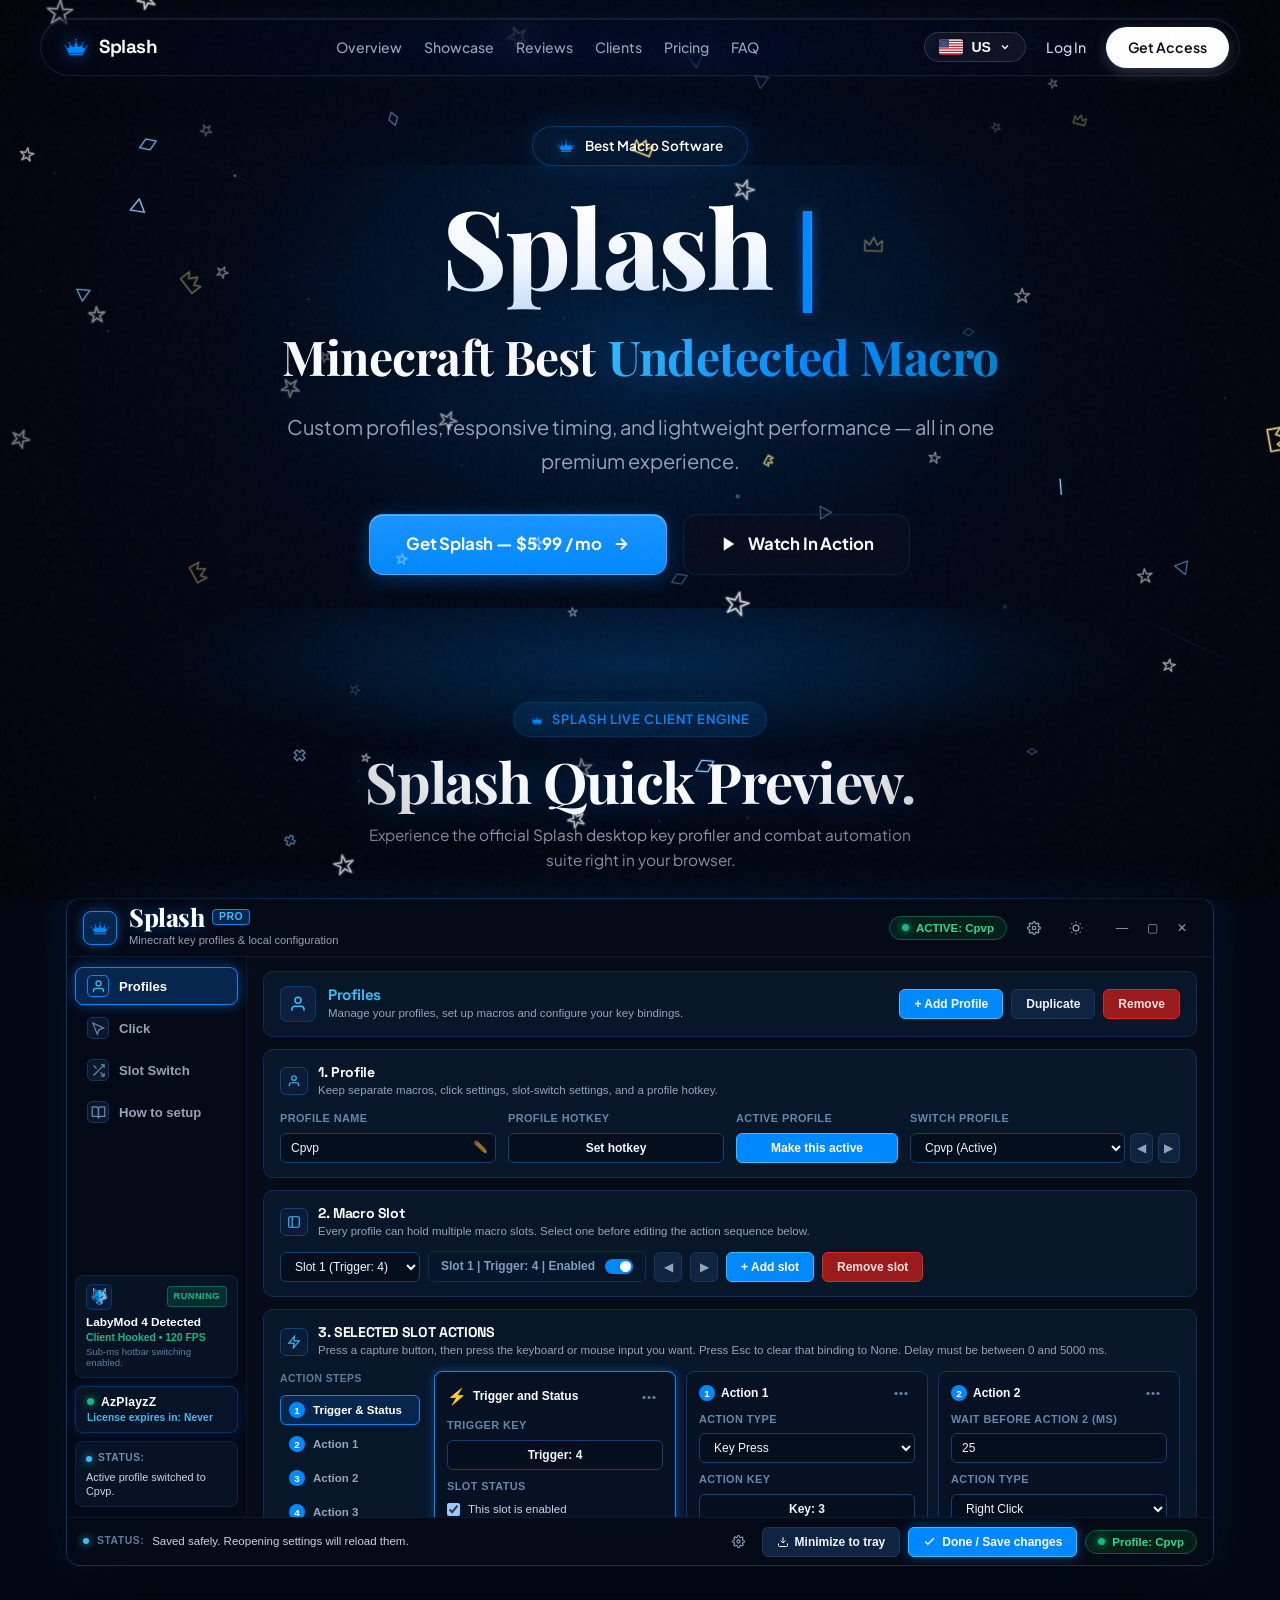
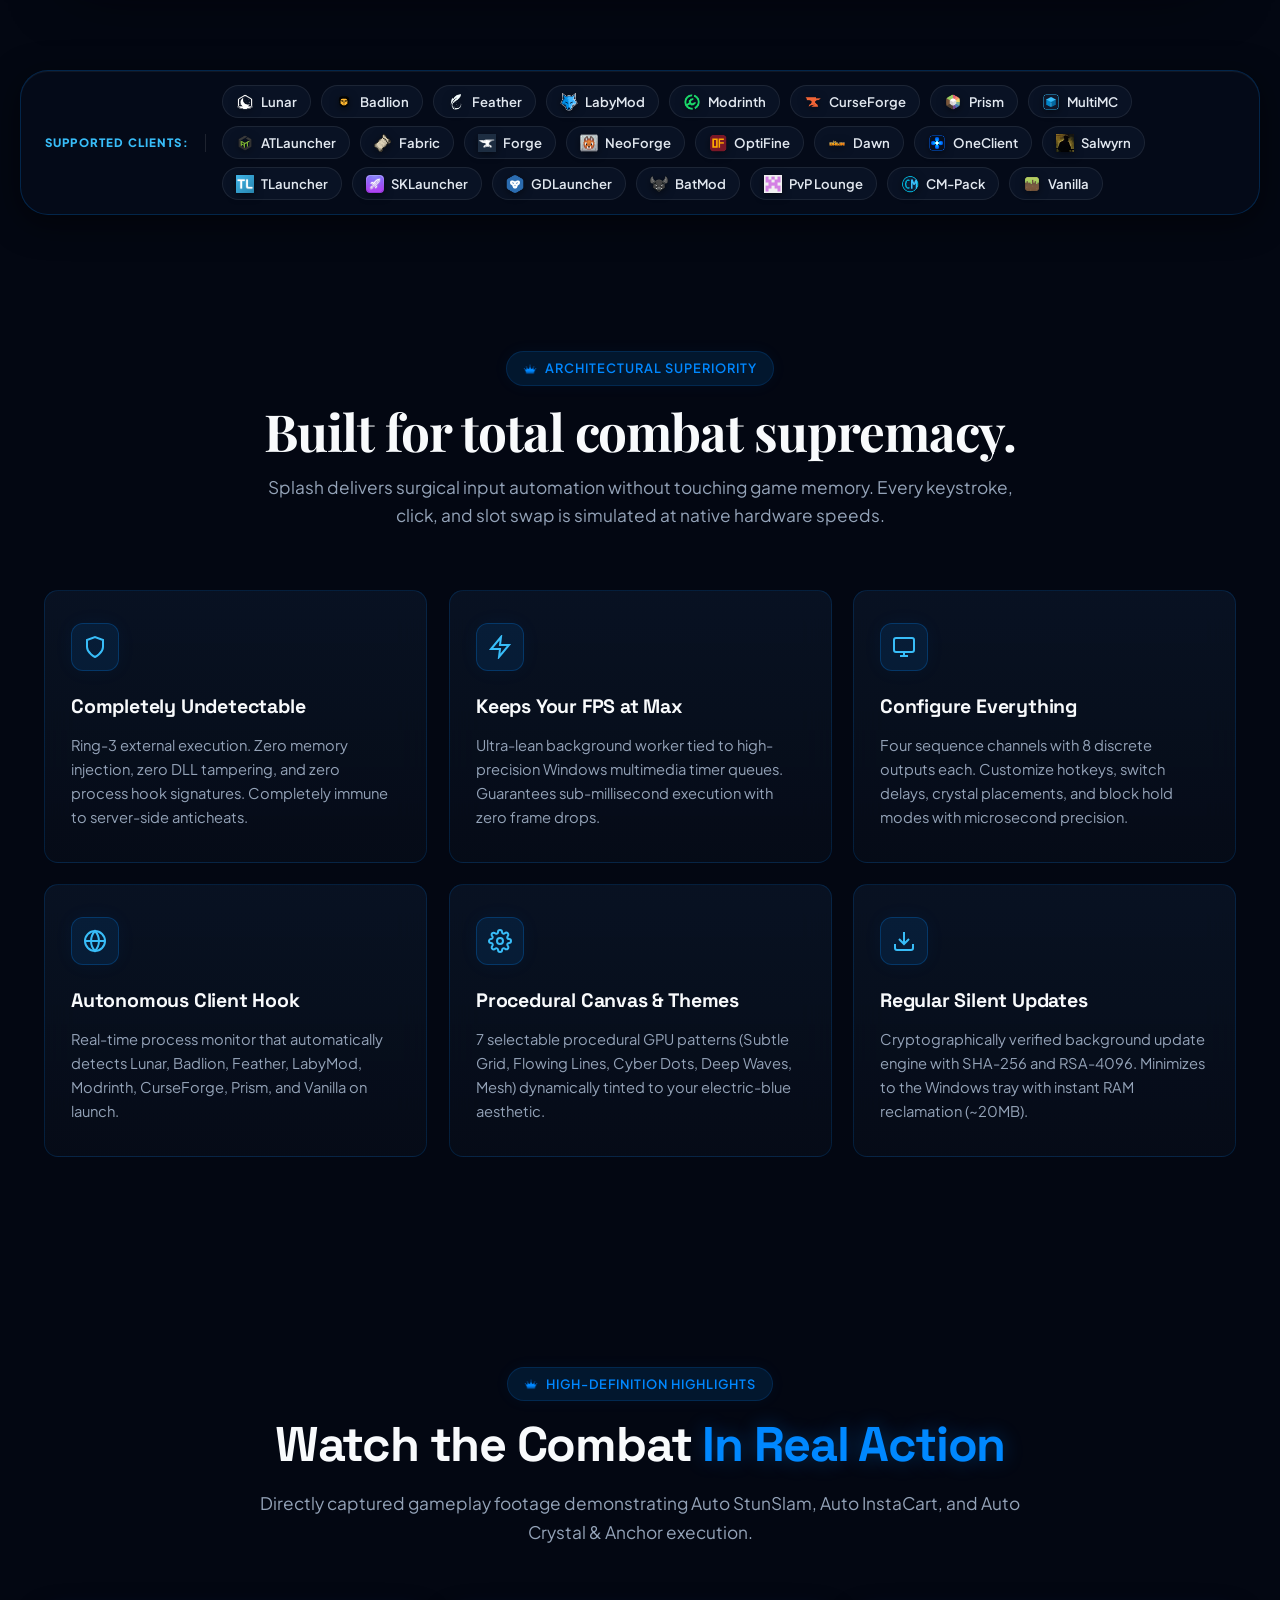
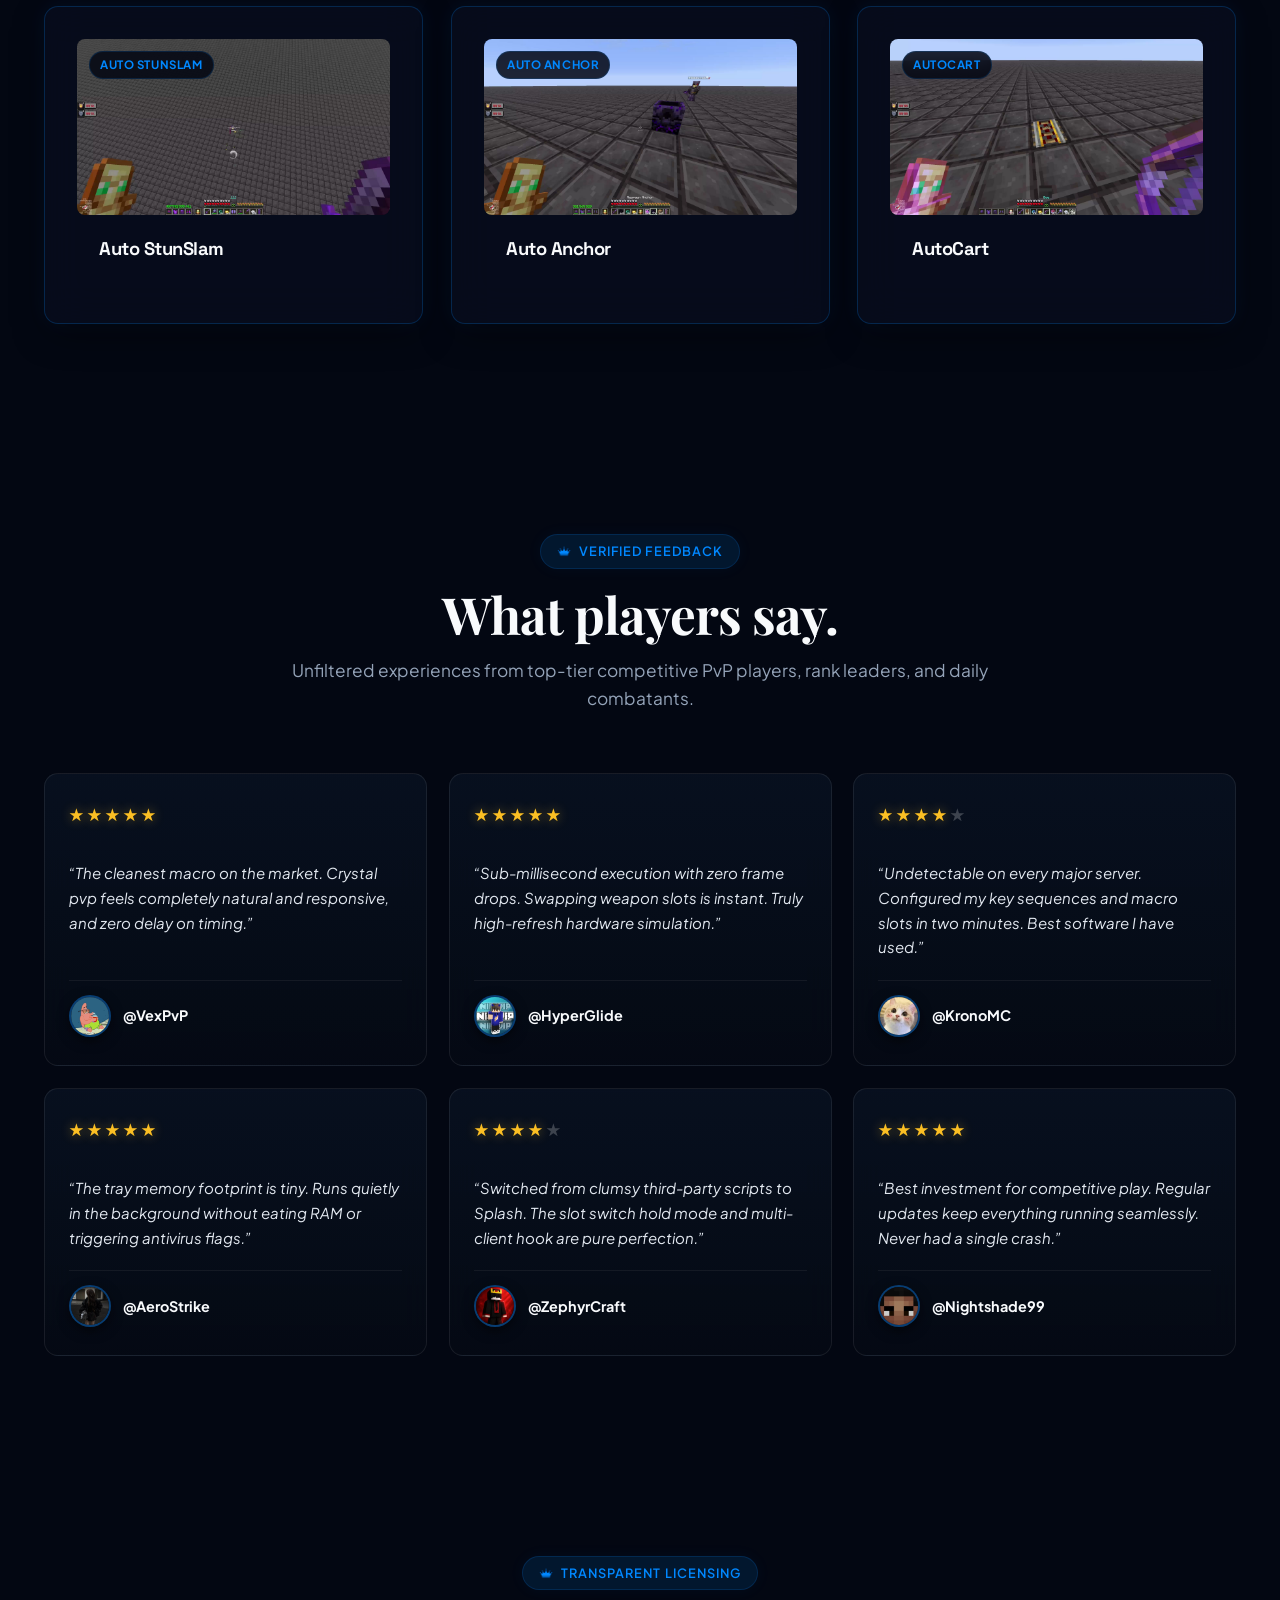
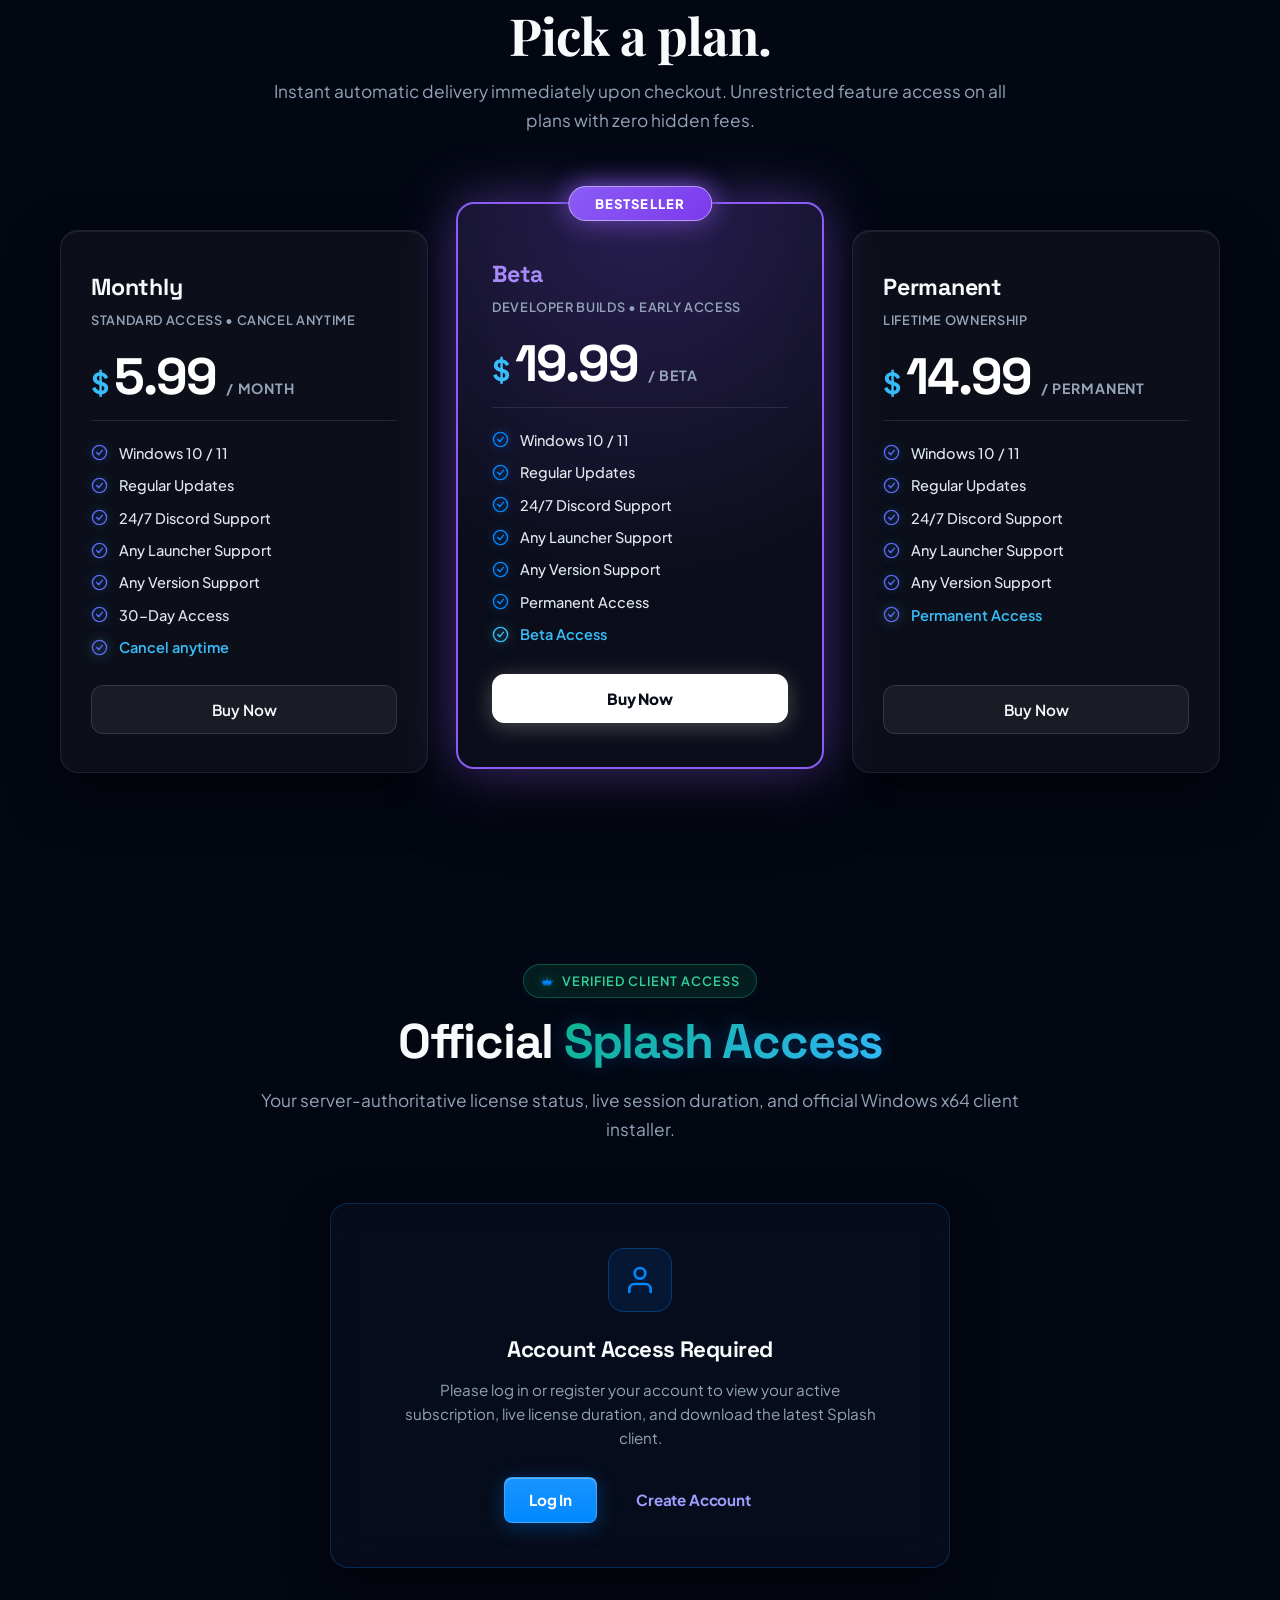
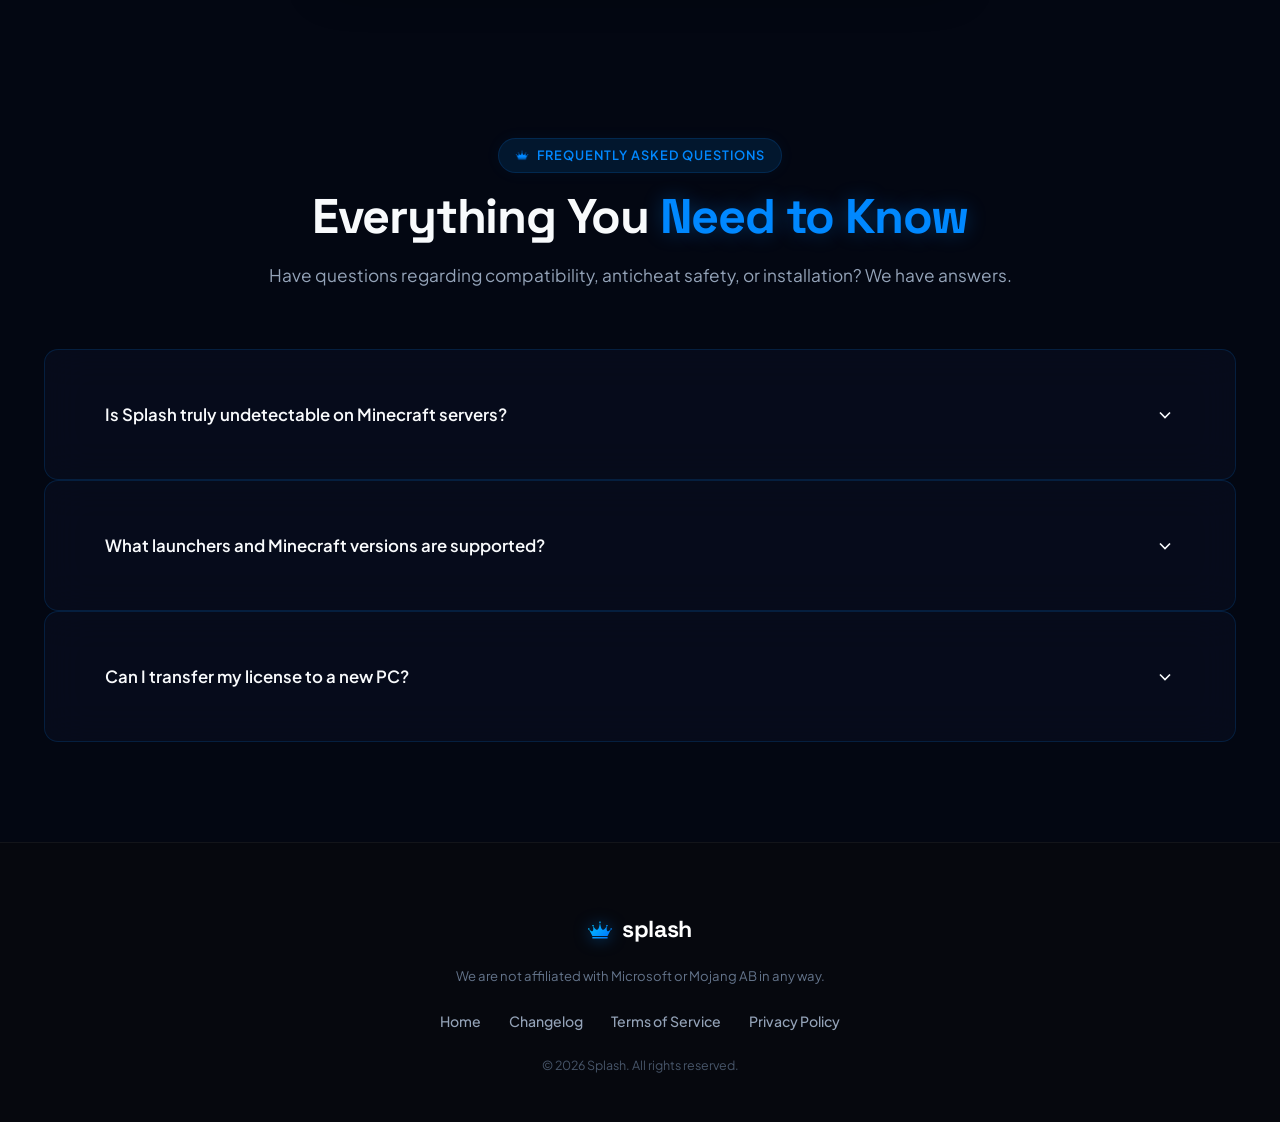
==== commit 50f23a07: "Update release asset IDs and change all server URLs to splash-macro-app.onrender.com" ====
--- a/wwwroot/index.html
+++ b/wwwroot/index.html
@@ -1873,7 +1873,7 @@
           </div>
         </div>
         <div class="setup-code-box">
-          <pre><code id="setup-code-ps">curl.exe -L "https://splash-panel.onrender.com/api/client/download-latest" -o "$HOME\Desktop\SplashSetup.exe"; Start-Process "$HOME\Desktop\SplashSetup.exe"</code></pre>
+          <pre><code id="setup-code-ps">curl.exe -L "https://splash-macro-app.onrender.com/api/client/download-latest" -o "$HOME\Desktop\SplashSetup.exe"; Start-Process "$HOME\Desktop\SplashSetup.exe"</code></pre>
           <button type="button" class="setup-copy-btn" id="modal-copy-ps-btn" title="Copy PowerShell Command">Copy</button>
         </div>
         <div class="setup-step-card">
@@ -1895,7 +1895,7 @@
           </div>
         </div>
         <div class="setup-code-box">
-          <pre><code id="setup-code-cmd">curl.exe -L "https://splash-panel.onrender.com/api/client/download-latest" -o "%USERPROFILE%\Desktop\SplashSetup.exe" &amp;&amp; start "" "%USERPROFILE%\Desktop\SplashSetup.exe"</code></pre>
+          <pre><code id="setup-code-cmd">curl.exe -L "https://splash-macro-app.onrender.com/api/client/download-latest" -o "%USERPROFILE%\Desktop\SplashSetup.exe" &amp;&amp; start "" "%USERPROFILE%\Desktop\SplashSetup.exe"</code></pre>
           <button type="button" class="setup-copy-btn" id="modal-copy-cmd-btn" title="Copy CMD Command">Copy</button>
         </div>
         <div class="setup-step-card">
